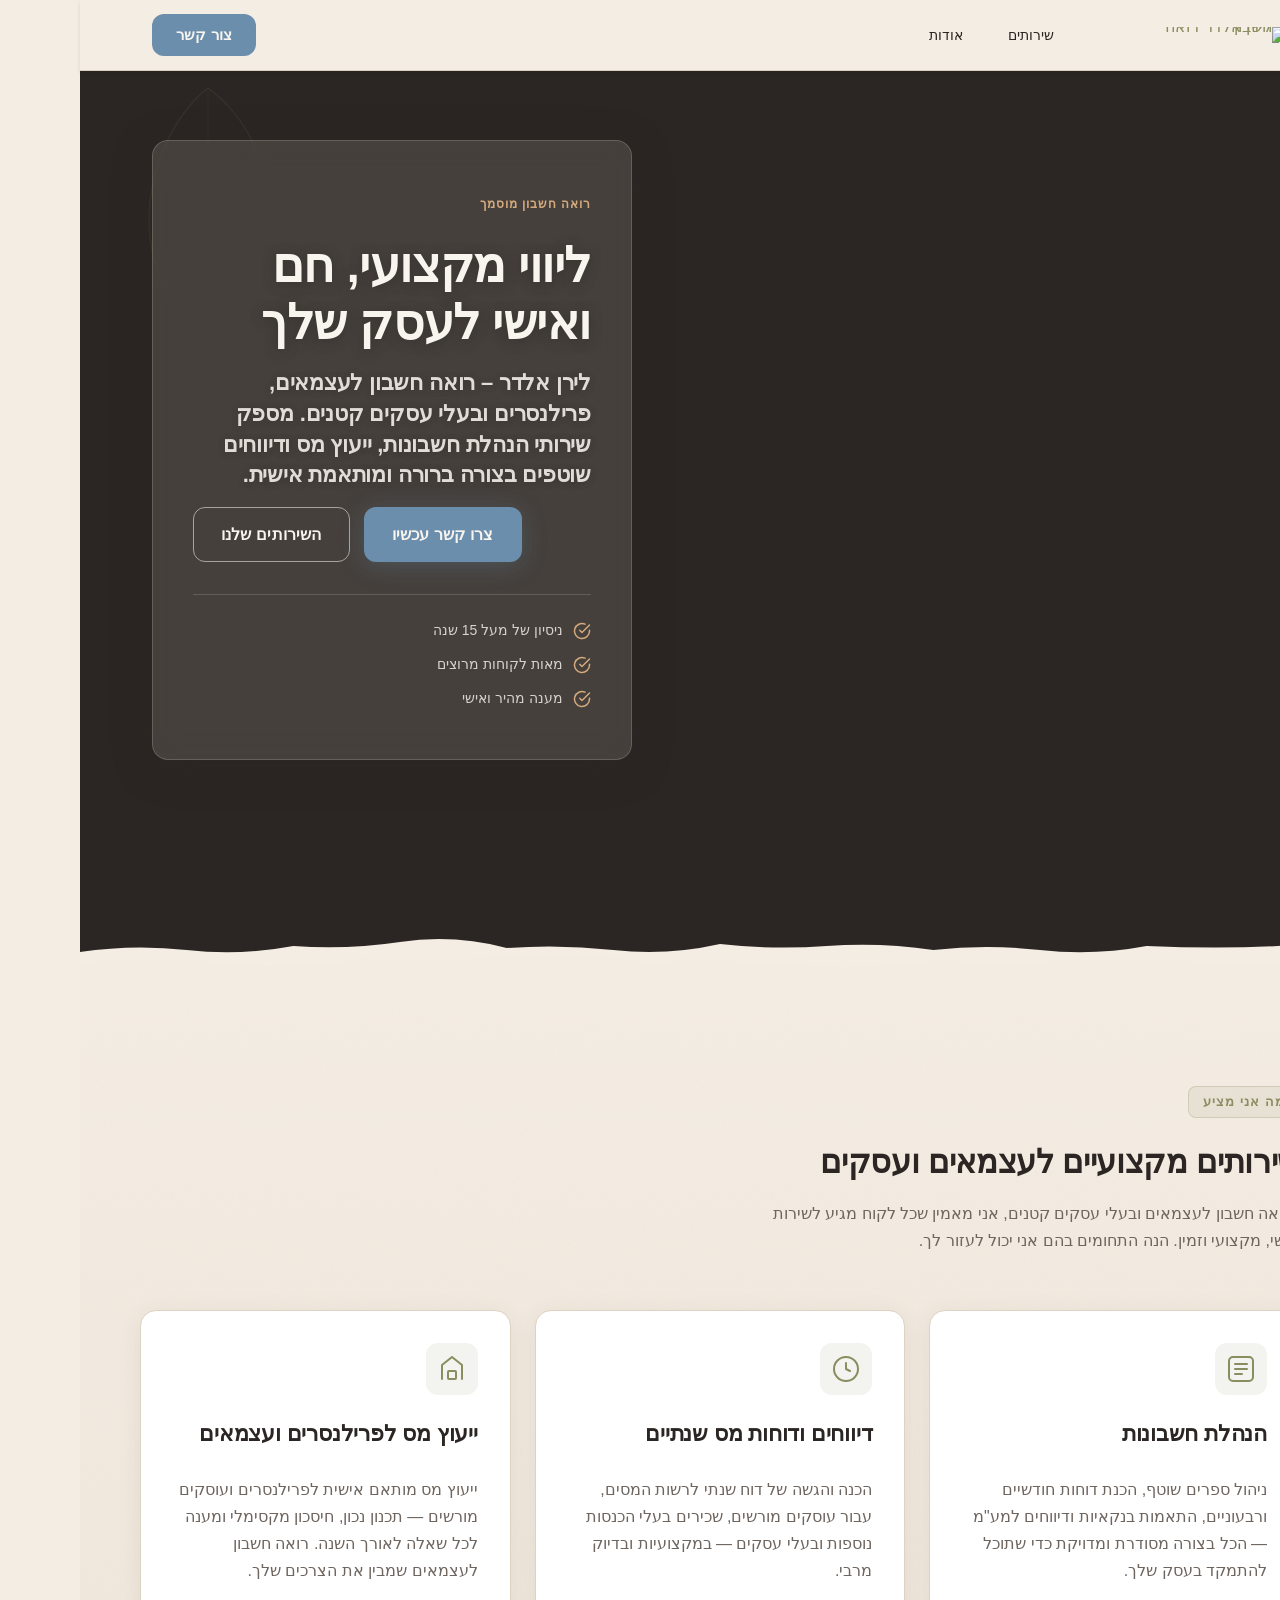
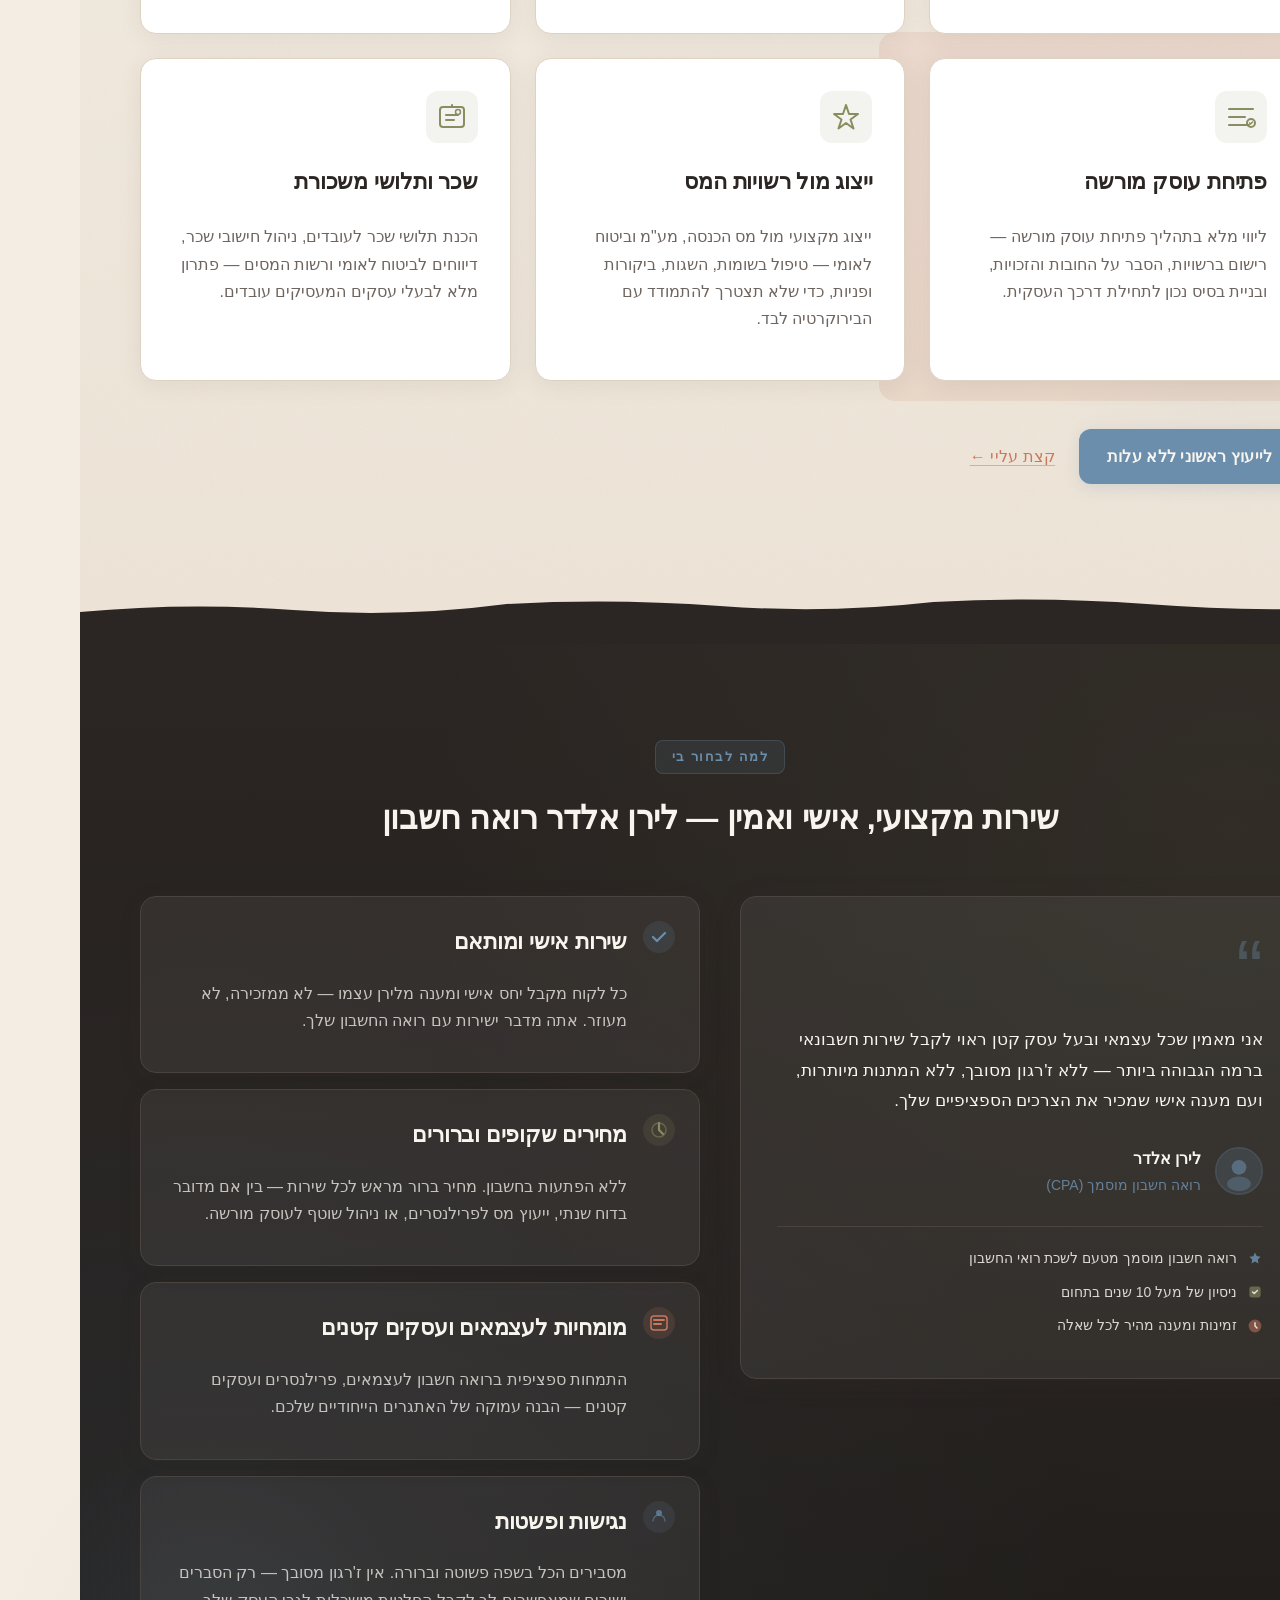
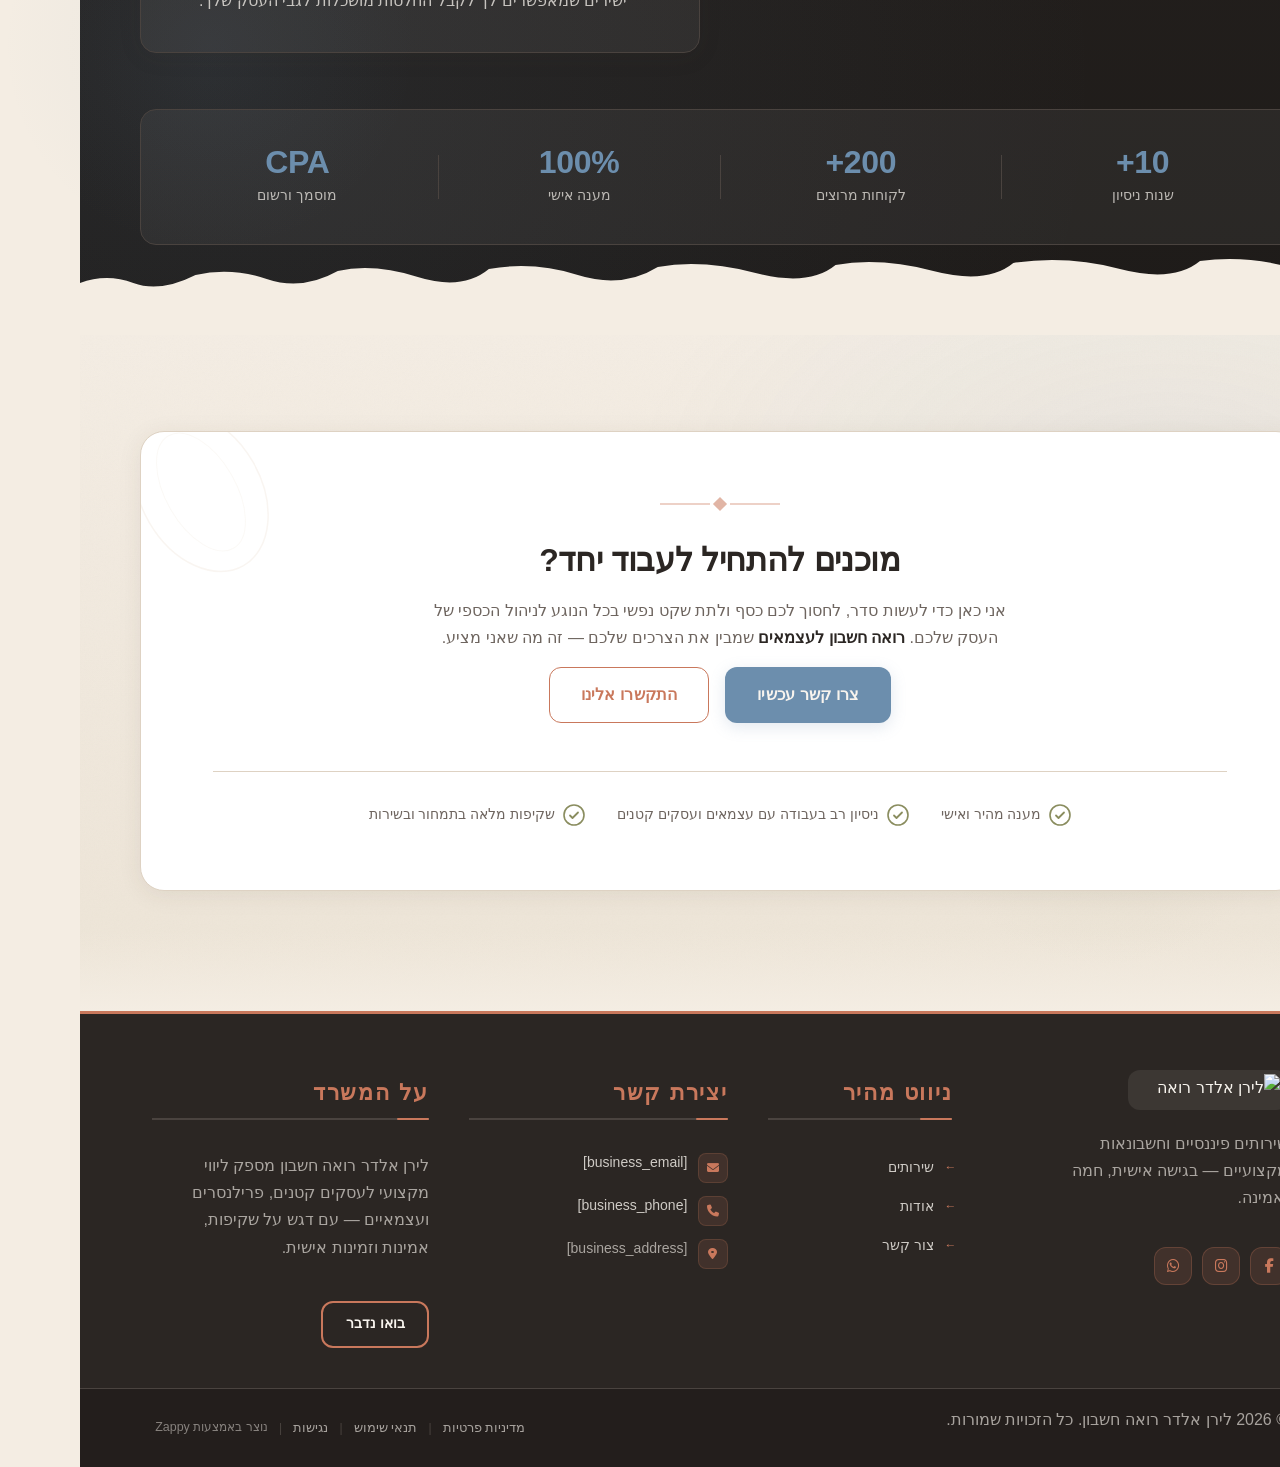
==== public/index.html @ 991f670a "Background sync: Progressive GitHub Sync" ====
<!doctype html><html dir="rtl" lang="he"><head><meta charset="UTF-8"><meta content="width=device-width,initial-scale=1" name="viewport"><meta content="index, follow" name="robots"><title>חוסכים כסף, מגדילים רווחים — לירן אלדר רואה חשבון</title><meta content="רואה חשבון לעצמאים שמבין את העסק שלך לעומק. לירן אלדר מספק פתרונות מס חכמים, ליווי פיננסי מקצועי וחיסכון אמיתי בכסף. קבע פגישת ייעוץ עוד היום." name="description"><meta content="רואה חשבון לעצמאים, לירן אלדר רואה חשבון, ייעוץ מס לפרילנסרים, רואה חשבון מומלץ" name="keywords"><link href="/assets/favicon.ico" rel="icon" type="image/x-icon"><link href="/assets/favicon-16x16.png" rel="icon" type="image/png" sizes="16x16"><link href="/assets/favicon-32x32.png" rel="icon" type="image/png" sizes="32x32"><link href="/assets/favicon-48x48.png" rel="icon" type="image/png" sizes="48x48"><link href="/assets/favicon-192x192.png" rel="icon" type="image/png" sizes="192x192"><link href="/assets/favicon-512x512.png" rel="icon" type="image/png" sizes="512x512"><link href="/assets/apple-touch-icon.png" rel="apple-touch-icon"><script>!function(){"use strict";var t="3cb9c4eb-b0c5-4056-9df2-bc66cc76965c",e="https://api.zappy5.com/api/analytics/track",a=18e5,n=2592e6,o=!0,i=!0,r=!0;var s=function(){var e="zappy_visitor_"+t,a=null;try{if(a=localStorage.getItem(e)){var o=JSON.parse(a),i=Date.now();if(i-o.created<n)return o.lastSeen=i,localStorage.setItem(e,JSON.stringify(o)),o.id}}catch(t){console.warn("Zappy Analytics: LocalStorage not available")}var r="zv_"+Date.now()+"_"+Math.random().toString(36).substr(2,9);try{localStorage.setItem(e,JSON.stringify({id:r,created:Date.now(),lastSeen:Date.now()}))}catch(t){}return r}(),c=function(){var e="zappy_session_"+t,n=null;try{if(n=sessionStorage.getItem(e)){var o=JSON.parse(n),i=Date.now();if(i-o.timestamp<a)return o.timestamp=i,sessionStorage.setItem(e,JSON.stringify(o)),o.id}}catch(t){console.warn("Zappy Analytics: SessionStorage not available")}var r="zs_"+Date.now()+"_"+Math.random().toString(36).substr(2,9);try{sessionStorage.setItem(e,JSON.stringify({id:r,timestamp:Date.now()}))}catch(t){}return r}();function l(a,n){n=n||{};var o={website_id:t,event_type:a,page_path:window.location.pathname,referrer:document.referrer||"direct",visitor_id:s,session_id:c,metadata:n};if(navigator.sendBeacon){var i=new Blob([JSON.stringify(o)],{type:"application/json"});navigator.sendBeacon(e,i)}else fetch(e,{method:"POST",headers:{"Content-Type":"application/json"},body:JSON.stringify(o),keepalive:!0}).catch(function(t){console.warn("Zappy Analytics: Failed to track event",t)})}o&&l("pageview",{title:document.title,url:window.location.href}),i&&document.addEventListener("click",function(t){var e=t.target;if("BUTTON"===e.tagName||e.closest("button")){var a="BUTTON"===e.tagName?e:e.closest("button");l("click",{element:"button",text:a.textContent.trim().substring(0,100),id:a.id||null,class:a.className||null})}else if("A"===e.tagName||e.closest("a")){var n="A"===e.tagName?e:e.closest("a");l("navigation",{element:"link",text:n.textContent.trim().substring(0,100),href:n.href,external:n.hostname!==window.location.hostname})}},!0),r&&document.addEventListener("submit",function(t){var e=t.target;l("form_submit",{form_id:e.id||null,form_name:e.name||null,form_action:e.action||null,form_method:e.method||"GET"})},!0);var d=Date.now();window.addEventListener("beforeunload",function(){l("page_unload",{time_on_page:Math.floor((Date.now()-d)/1e3),page_path:window.location.pathname})}),window.zappyAnalytics={track:l,getVisitorId:function(){return s},getSessionId:function(){return c}}}()</script><meta content="חוסכים כסף, מגדילים רווחים — לירן אלדר רואה חשבון" property="og:title"><meta content="רואה חשבון לעצמאים שמבין את העסק שלך לעומק. לירן אלדר מספק פתרונות מס חכמים, ליווי פיננסי מקצועי וחיסכון אמיתי בכסף. קבע פגישת ייעוץ עוד היום." property="og:description"><meta content="summary_large_image" name="twitter:card"><meta content="חוסכים כסף, מגדילים רווחים — לירן אלדר רואה חשבון" name="twitter:title"><meta content="רואה חשבון לעצמאים שמבין את העסק שלך לעומק. לירן אלדר מספק פתרונות מס חכמים, ליווי פיננסי מקצועי וחיסכון אמיתי בכסף. קבע פגישת ייעוץ עוד היום." name="twitter:description"><meta content="website" property="og:type"><meta content="he_IL" property="og:locale"><link href="https://cdnjs.cloudflare.com/ajax/libs/font-awesome/6.4.0/css/all.min.css" rel="stylesheet"><link href="/assets/favicon.ico" rel="icon" type="image/x-icon"><link href="/assets/favicon-16x16.png" rel="icon" type="image/png" sizes="16x16"><link href="/assets/favicon-32x32.png" rel="icon" type="image/png" sizes="32x32"><link href="/assets/favicon-48x48.png" rel="icon" type="image/png" sizes="48x48"><link href="/assets/favicon-192x192.png" rel="icon" type="image/png" sizes="192x192"><link href="/assets/favicon-512x512.png" rel="icon" type="image/png" sizes="512x512"><link href="/assets/apple-touch-icon.png" rel="apple-touch-icon"><link href="https://cdn.jsdelivr.net/npm/vanilla-cookieconsent@3/dist/cookieconsent.css" rel="stylesheet"><script src="https://cdn.jsdelivr.net/npm/vanilla-cookieconsent@3/dist/cookieconsent.umd.js"></script><script src="https://cdn.jsdelivr.net/gh/mickidum/acc_toolbar/acctoolbar/acctoolbar.min.js"></script><link href="/styles.css" rel="stylesheet"><style id="zappy-dropdown-submenu-styles">#navMenu li:has(.sub-menu),.nav-menu li:has(.sub-menu),.navbar li:has(.sub-menu),nav li:has(.sub-menu){position:relative}#navMenu .sub-menu,.nav-menu .sub-menu,.navbar .sub-menu,nav .sub-menu{display:block!important;position:absolute!important;top:100%;left:0;min-width:220px;background:#fff;border-radius:8px;box-shadow:0 8px 25px rgba(0,0,0,.15);padding:8px 0;opacity:0;visibility:hidden;transform:translateY(10px);transition:all .3s ease;z-index:1000;list-style:none;pointer-events:none}#navMenu li:hover>.sub-menu,.nav-menu li:hover>.sub-menu,.navbar li:hover>.sub-menu,nav li:hover>.sub-menu{opacity:1!important;visibility:visible!important;transform:translateY(0)!important;pointer-events:auto!important}.sub-menu li{list-style:none;margin:0;padding:0}.sub-menu a{display:block!important;padding:10px 16px!important;color:var(--text-dark,#333)!important;font-weight:500;text-decoration:none;white-space:nowrap;transition:background-color .2s}.sub-menu .zappy-nav-child>a{padding-left:28px!important;font-size:.9em!important;opacity:.85!important}[dir=rtl] .sub-menu .zappy-nav-child>a,html[lang=ar] .sub-menu .zappy-nav-child>a,html[lang=he] .sub-menu .zappy-nav-child>a{padding-left:10px!important;padding-right:28px!important}.sub-menu .zappy-nav-parent>a{font-weight:600!important}.sub-menu a:hover{background-color:#f5f5f5}[dir=rtl] .nav-menu .sub-menu,[dir=rtl] .navbar .sub-menu,[dir=rtl] nav .sub-menu,html[lang=ar] .nav-menu .sub-menu,html[lang=ar] .navbar .sub-menu,html[lang=ar] nav .sub-menu,html[lang=he] .nav-menu .sub-menu,html[lang=he] .navbar .sub-menu,html[lang=he] nav .sub-menu{left:auto!important;right:0!important}.sub-menu:empty,.sub-menu:not(:has(li)):not(:has(> a)),.sub-menu:not(:has(li:not(.zappy-hidden-menu-item))):not(:has(> a)){display:none!important;opacity:0!important;visibility:hidden!important;pointer-events:none!important}li:has(.menu-group-title):hover>.sub-menu{opacity:1!important;visibility:visible!important;transform:translateY(0)!important;pointer-events:auto!important}#navMenu>li>.menu-group-title,.nav-menu>li>.menu-group-title{display:inline-block;padding:.5rem 1rem;cursor:default;user-select:none}@media (max-width:768px){#navMenu .sub-menu,.nav-menu .sub-menu,.navbar .sub-menu,nav .sub-menu{position:static!important;transform:none!important;box-shadow:none!important;background:0 0!important;max-height:0;overflow:hidden;opacity:0;visibility:hidden;transition:max-height .3s ease,opacity .3s ease;padding:0!important;border-radius:0!important}#navMenu .sub-menu.mobile-expanded,.nav-menu .sub-menu.mobile-expanded,.navbar .sub-menu.mobile-expanded{max-height:none!important;overflow-y:visible!important;opacity:1!important;visibility:visible!important;padding:8px 0 8px 16px!important}[dir=rtl] .sub-menu.mobile-expanded,html[lang=he] .sub-menu.mobile-expanded{padding:8px 16px 8px 0!important}#navMenu li:hover>.sub-menu,.nav-menu li:hover>.sub-menu,.navbar li:hover>.sub-menu,nav li:hover>.sub-menu{opacity:0;visibility:hidden;pointer-events:none}#navMenu li>.sub-menu.mobile-expanded,.nav-menu li>.sub-menu.mobile-expanded,.navbar li>.sub-menu.mobile-expanded,nav li>.sub-menu.mobile-expanded{opacity:1!important;visibility:visible!important;pointer-events:auto!important}#navMenu li:has(.sub-menu),.nav-menu li:has(.sub-menu),.navbar li:has(.sub-menu),nav li:has(.sub-menu){display:flex!important;flex-wrap:wrap!important;align-items:center!important;position:relative!important;min-height:44px!important}#navMenu li:has(.sub-menu)>a,.nav-menu li:has(.sub-menu)>a,.navbar li:has(.sub-menu)>a,nav li:has(.sub-menu)>a{flex:1!important;min-width:0!important}#navMenu li:has(.sub-menu)>.menu-group-title,.nav-menu li:has(.sub-menu)>.menu-group-title,.navbar li:has(.sub-menu)>.menu-group-title,nav li:has(.sub-menu)>.menu-group-title{flex:1!important;min-width:0!important;padding:0!important;line-height:inherit!important}#navMenu li:has(.sub-menu)>.sub-menu,.nav-menu li:has(.sub-menu)>.sub-menu,.navbar li:has(.sub-menu)>.sub-menu,nav li:has(.sub-menu)>.sub-menu{flex-basis:100%!important;width:100%!important}#navMenu li:has(.sub-menu)>a [class*=arrow],#navMenu li:has(.sub-menu)>a [class*=chevron],.nav-menu li:has(.sub-menu)>a .fa-angle-down,.nav-menu li:has(.sub-menu)>a .fa-chevron-down,.nav-menu li:has(.sub-menu)>a [class*=arrow],.nav-menu li:has(.sub-menu)>a [class*=chevron],nav li:has(.sub-menu)>a [class*=arrow],nav li:has(.sub-menu)>a [class*=chevron]{display:none!important;visibility:hidden!important}.mobile-submenu-toggle{display:flex!important;align-items:center!important;justify-content:center!important;width:44px!important;height:auto!important;background:0 0!important;border:none!important;cursor:pointer!important;color:var(--text-dark)!important;position:static!important;flex-shrink:0!important;align-self:stretch!important;z-index:2!important;padding:0!important;margin:0!important}.mobile-submenu-toggle::after{content:''!important;width:0!important;height:0!important;border-left:6px solid transparent!important;border-right:6px solid transparent!important;border-top:7px solid currentColor!important;transition:transform .3s ease!important}.mobile-submenu-toggle.expanded::after{transform:rotate(180deg)!important}.sub-menu a{padding:10px 0!important;display:block!important;color:var(--text-dark)!important;white-space:normal!important}.sub-menu .zappy-nav-child>a{padding-left:28px!important;font-size:.9em!important;opacity:.85!important}[dir=rtl] .sub-menu .zappy-nav-child>a,html[lang=ar] .sub-menu .zappy-nav-child>a,html[lang=he] .sub-menu .zappy-nav-child>a{padding-left:0!important;padding-right:28px!important}.sub-menu .zappy-nav-parent>a{font-weight:600!important}#navMenu.active,.nav-menu.active{max-width:100vw!important;overflow-x:hidden!important;box-sizing:border-box!important}.navbar .sub-menu li a,.zappy-products-dropdown .sub-menu a,nav.navbar .sub-menu li a{color:var(--text-dark)!important}}@media (min-width:769px){.mobile-submenu-toggle{display:none!important}}</style><style id="zappy-widget-visibility">#mic-access-tool-box,#mic-access-tool-general-button,#mic-init-access-tool #mic-access-tool-box,#mic-init-access-tool #mic-access-tool-general-button,#mic-init-access-tool .mic-access-tool-general-button,._access-icon,._access-menu,.mic-access-tool-box,.mic-access-tool-general-button,div[id*=mic-access-tool-box]{display:none!important;visibility:hidden!important;opacity:0!important;pointer-events:none!important}</style></head><body><nav class="navbar" dir="rtl"><button aria-label="Menu" class="mobile-toggle" id="mobileToggle"><svg viewBox="0 0 24 24" fill="none" height="24" width="24" class="hamburger-icon"><path d="M3 12h18M3 6h18M3 18h18" stroke="currentColor" stroke-width="2" stroke-linecap="round"></path></svg> <svg viewBox="0 0 24 24" fill="none" height="24" width="24" class="close-icon" style="display:none"><path d="M18 6L6 18M6 6l12 12" stroke="currentColor" stroke-width="2" stroke-linecap="round"></path></svg></button> <button aria-label="Call" class="phone-header-btn" data-phone=""><svg viewBox="0 0 24 24" fill="currentColor" height="20" width="20"><path d="M22 16.92v3a2 2 0 0 1-2.18 2 19.79 19.79 0 0 1-8.63-3.07 19.5 19.5 0 0 1-6-6 19.79 19.79 0 0 1-3.07-8.67A2 2 0 0 1 4.11 2h3a2 2 0 0 1 2 1.72 12.84 12.84 0 0 0 .7 2.81 2 2 0 0 1-.45 2.11L8.09 9.91a16 16 0 0 0 6 6l1.27-1.27a2 2 0 0 1 2.11-.45 12.84 12.84 0 0 0 2.81.7A2 2 0 0 1 22 16.92z"></path></svg></button><div class="nav-container"><div class="nav-right-group"><div class="nav-brand"><a href="/" class="logo-link"><img alt="לירן אלדר רואה חשבון" class="logo" src="/assets/logo.webp"></a></div><ul class="nav-menu" id="navMenu"><li><a href="/services">שירותים</a></li><li><a href="/about">אודות</a></li></ul></div><div class="nav-cta-container"><a href="/contact" class="nav-cta-btn">צור קשר</a></div></div></nav><script>window.addEventListener("load",function(){const e=document.querySelector(".navbar, nav, header");if(!e)return void console.log("[Navbar] Navbar element not found");let t=document.getElementById("mobileToggle")||document.querySelector(".mobile-toggle")||document.querySelector(".hamburger")||document.querySelector(".hamburger-menu")||document.querySelector(".menu-toggle")||document.querySelector(".burger-menu")||document.querySelector('[aria-label="Menu"]')||document.querySelector('[aria-label="תפריט"]');const o=document.querySelector(".phone-header-btn"),n=window.getComputedStyle(e);let r=n.backgroundColor;if(console.log("[Navbar] Initial navbar background:",r),"transparent"===r||"rgba(0, 0, 0, 0)"===r||r.startsWith("rgba")&&r.includes(", 0)")){const e=n.backgroundImage;if(e&&"none"!==e)console.log("[Navbar] Navbar has background image/gradient, using dark text"),r="rgb(240, 240, 240)";else{const e=window.getComputedStyle(document.body).backgroundColor;console.log("[Navbar] Navbar transparent, using body background:",e),r=e}}const i=r.match(/\d+/g);if(i&&i.length>=3){const e=(.299*parseInt(i[0])+.587*parseInt(i[1])+.114*parseInt(i[2]))/255;console.log("[Navbar] Mobile button colors preserved from Claude CSS (luminance:",e.toFixed(2)+")");const n=document.createElement("style");n.id="zappy-mobile-nav-fix";document.documentElement.lang;document.documentElement.dir,n.textContent='\n        /* Hide mobile buttons on desktop, show only on mobile */\n        @media (min-width: 769px) {\n          .mobile-toggle,\n          .phone-header-btn {\n            display: none !important;\n          }\n        }\n        \n        /* Show and position mobile buttons correctly on mobile */\n        @media (max-width: 768px) {\n          .mobile-toggle,\n          .phone-header-btn {\n            position: absolute !important;\n            top: 50% !important;\n            transform: translateY(-50%) !important;\n            z-index: 1001 !important;\n            display: flex !important;\n            align-items: center !important;\n            justify-content: center !important;\n            width: 36px !important;\n            height: 36px !important;\n            border-radius: 50% !important;\n            border: none !important;\n            cursor: pointer !important;\n            padding: 6px !important;\n            background: none !important;\n            color: var(--nav-text, var(--text-dark)) !important;\n          }\n          \n          /* LTR positioning (default): hamburger LEFT, phone RIGHT */\n          html:not([dir="rtl"]):not([lang="he"]):not([lang="ar"]) .mobile-toggle,\n          html[dir="ltr"] .mobile-toggle {\n            left: 12px !important;\n            right: auto !important;\n          }\n          html:not([dir="rtl"]):not([lang="he"]):not([lang="ar"]) .phone-header-btn,\n          html[dir="ltr"] .phone-header-btn {\n            right: 12px !important;\n            left: auto !important;\n          }\n          \n          /* RTL positioning: hamburger RIGHT, phone LEFT */\n          html[dir="rtl"] .mobile-toggle,\n          html[lang="he"] .mobile-toggle,\n          html[lang="ar"] .mobile-toggle {\n            right: 12px !important;\n            left: auto !important;\n          }\n          html[dir="rtl"] .phone-header-btn,\n          html[lang="he"] .phone-header-btn,\n          html[lang="ar"] .phone-header-btn {\n            left: 12px !important;\n            right: auto !important;\n          }\n          \n          /* CRITICAL: Ensure nav-container has min-height on mobile */\n          /* All children are positioned absolutely/fixed on mobile, so height:auto collapses to 0 */\n          .nav-container {\n            min-height: 70px !important;\n            position: relative !important;\n          }\n          \n          /* Ensure SVG icons are properly sized and inherit color */\n          .mobile-toggle svg,\n          .phone-header-btn svg {\n            width: 24px !important;\n            height: 24px !important;\n            /* Don\'t force display - let JavaScript control hamburger/close toggle */\n          }\n          \n          /* Reset nav-cta-container on mobile - remove desktop box-shadow/padding */\n          /* that creates a visible ghost box when CTA button is hidden */\n          .nav-cta-container {\n            box-shadow: none !important;\n            padding: 0 !important;\n          }\n          \n          /* Hide nav-cta-container entirely on mobile when there\'s no lang-switcher */\n          /* (only the CTA button is inside, and it\'s hidden on mobile) */\n          .nav-cta-container:not(:has(.lang-switcher)) {\n            display: none !important;\n          }\n          \n          /* CRITICAL: Prevent hero image fade gradient from bleeding over headline text */\n          /* The .image-fade-gradient has bottom: -30px (extends below parent) */\n          /* On mobile stacked layout, this overlaps the h1 text below the image */\n          .hero-image-column {\n            overflow: hidden !important;\n          }\n          .image-fade-gradient {\n            bottom: 0 !important;\n          }\n          \n          /* Hide desktop language switcher on mobile - hamburger menu handles it */\n          /* High specificity to override stored CSS */\n          .lang-switcher,\n          .nav-cta-container .lang-switcher,\n          .nav-container .lang-switcher,\n          .navbar .lang-switcher,\n          .navbar .nav-cta-container .lang-switcher {\n            display: none !important;\n          }\n        }\n      ';const r=document.getElementById("zappy-mobile-nav-fix");r&&r.remove(),document.head.appendChild(n),console.log("[Navbar] Critical CSS injected for mobile nav positioning");const l=window.innerWidth<=768;if(t){const e=t.querySelector(".hamburger-icon"),o=t.querySelector(".close-icon");e&&(e.style.setProperty("width","24px","important"),e.style.setProperty("height","24px","important"),e.style.setProperty("display","block","important")),o&&(o.style.setProperty("width","24px","important"),o.style.setProperty("height","24px","important"),o.style.setProperty("display","none","important")),l?(t.style.setProperty("position","absolute","important"),t.style.setProperty("top","50%","important"),t.style.setProperty("transform","translateY(-50%)","important"),t.style.setProperty("z-index","1001","important"),t.style.removeProperty("left"),t.style.removeProperty("right"),console.log("[Navbar] Mobile toggle positioning applied (mobile viewport)")):(t.style.removeProperty("position"),t.style.removeProperty("top"),t.style.removeProperty("transform"),t.style.removeProperty("z-index"),t.style.removeProperty("left"),t.style.removeProperty("right"),console.log("[Navbar] Desktop viewport - cleared mobile toggle inline positioning"))}if(o){const e=o.querySelector("svg");e&&(e.style.width="24px",e.style.height="24px",e.setAttribute("width","24"),e.setAttribute("height","24")),l?(o.style.setProperty("position","absolute","important"),o.style.setProperty("top","50%","important"),o.style.setProperty("transform","translateY(-50%)","important"),o.style.setProperty("z-index","1001","important"),o.style.removeProperty("left"),o.style.removeProperty("right"),console.log("[Navbar] Phone button positioning applied (mobile viewport)")):(o.style.removeProperty("position"),o.style.removeProperty("top"),o.style.removeProperty("transform"),o.style.removeProperty("z-index"),o.style.removeProperty("left"),o.style.removeProperty("right"),console.log("[Navbar] Desktop viewport - cleared phone button inline positioning"))}}else console.log("[Navbar] Could not parse background color:",r);t=document.getElementById("mobileToggle")||document.querySelector(".mobile-toggle")||document.querySelector(".hamburger")||document.querySelector(".hamburger-menu")||document.querySelector(".menu-toggle")||document.querySelector(".burger-menu")||document.querySelector('[aria-label="Menu"]')||document.querySelector('[aria-label="תפריט"]');const l=document.getElementById("navMenu")||document.querySelector(".nav-menu")||document.querySelector(".nav-links")||document.querySelector("nav ul:not(.submenu)");if(!t||!l)return void console.log("[Navbar] Mobile toggle or menu not found:",{toggle:!!t,menu:!!l});l.id||(l.id="navMenu"),console.log("[Navbar] Initializing mobile menu...");const a=t.cloneNode(!0);t.parentNode.replaceChild(a,t),a.addEventListener("click",function(e){e.preventDefault(),e.stopPropagation();const t=this.querySelector(".hamburger-icon"),o=this.querySelector(".close-icon");l.classList.contains("active")?(l.classList.remove("active"),t&&t.style.setProperty("display","block","important"),o&&o.style.setProperty("display","none","important"),document.body.style.overflow="",console.log("[Navbar] Menu closed")):(l.classList.add("active"),t&&t.style.setProperty("display","none","important"),o&&o.style.setProperty("display","block","important"),document.body.style.overflow="hidden",console.log("[Navbar] Menu opened"))}),l.querySelectorAll("a").forEach(function(e){e.addEventListener("click",function(){if("#"===this.getAttribute("href"))return;const e=a.querySelector(".hamburger-icon"),t=a.querySelector(".close-icon");l.classList.remove("active"),e&&e.style.setProperty("display","block","important"),t&&t.style.setProperty("display","none","important"),document.body.style.overflow="",console.log("[Navbar] Menu closed (link clicked)")})});var s=l.querySelectorAll(".dropdown-toggle");s.forEach(function(e){e.addEventListener("click",function(e){e.preventDefault(),e.stopPropagation();var t=this.closest(".nav-dropdown");t&&(t.parentNode.querySelectorAll(".nav-dropdown.open").forEach(function(e){e!==t&&e.classList.remove("open")}),t.classList.toggle("open"),console.log("[Navbar] Dropdown toggled:",t.classList.contains("open")?"open":"closed"))})}),document.addEventListener("click",function(e){e.target.closest(".nav-dropdown")||document.querySelectorAll(".nav-dropdown.open").forEach(function(e){e.classList.remove("open")})}),console.log("[Navbar] Dropdown handlers initialized for "+s.length+" dropdowns"),o&&o.addEventListener("click",function(){const e=document.querySelectorAll('a[href^="tel:"]'),t=e.length>0?e[0].getAttribute("href").replace("tel:",""):"[business_phone]";window.location.href="tel:"+t,console.log("[Navbar] Phone button clicked")}),console.log("[Navbar] Mobile menu initialized successfully");const p=function(){const e=document.querySelector(".whatsapp-float");e&&(window.innerWidth>=769?(e.style.setProperty("display","none","important"),e.style.setProperty("visibility","hidden","important"),e.style.setProperty("opacity","0","important"),e.style.setProperty("pointer-events","none","important"),console.log("[WhatsApp] Button hidden on desktop")):(e.style.removeProperty("display"),e.style.removeProperty("visibility"),e.style.removeProperty("opacity"),e.style.removeProperty("pointer-events"),console.log("[WhatsApp] Button visible on mobile")))};let c;p(),window.addEventListener("resize",function(){clearTimeout(c),c=setTimeout(p,100)})})</script><main><section class="index-hero-section" data-layout-spec="בית-hero" dir="rtl" data-hero-type="fullscreen-scrim"><div class="index-hero-bg"><img alt="סביבת עבודה חמה ומוארת של רואה חשבון" class="index-hero-bg-img" src="/assets/site-index-hero-image-1.webp" data-context="Warm, naturally lit accountant workspace with a wooden desk, open notebooks, a calculator, reading glasses, a cup of coffee, and soft daylight streaming through a window. Tactile paper textures, warm cream and sand tones. Human and grounded, not corporate. Shallow depth of field, professional yet approachable atmosphere. Horizontal panoramic composition for full-bleed hero background." data-hero-bg="true" data-placeholder="index-hero-image-1" height="800" width="1400"></div><div class="index-hero-scrim" aria-hidden="true"></div><svg viewBox="0 0 200 300" fill="none" aria-hidden="true" xmlns="http://www.w3.org/2000/svg" data-no-icon-edit="true" class="index-hero-leaf-motif"><path d="M100 10 C140 40, 180 100, 160 180 C140 260, 60 280, 40 200 C20 120, 60 40, 100 10Z" stroke="#B8956A" stroke-width="1.5" opacity="0.18" fill="none"></path><path d="M100 10 C100 10, 100 280, 100 280" stroke="#B8956A" stroke-width="1" opacity="0.12" fill="none"></path><path d="M100 80 C120 70, 155 90, 155 120" stroke="#B8956A" stroke-width="0.8" opacity="0.10" fill="none"></path><path d="M100 130 C120 120, 155 140, 150 165" stroke="#B8956A" stroke-width="0.8" opacity="0.10" fill="none"></path><path d="M100 80 C80 70, 50 90, 48 120" stroke="#B8956A" stroke-width="0.8" opacity="0.10" fill="none"></path></svg><div class="index-hero-container"><div class="index-hero-card"><span class="index-hero-label">רואה חשבון מוסמך</span><h1 class="index-hero-h1">ליווי מקצועי, חם ואישי לעסק שלך</h1><h3 class="index-hero-subtitle">לירן אלדר – רואה חשבון לעצמאים, פרילנסרים ובעלי עסקים קטנים. מספק שירותי הנהלת חשבונות, ייעוץ מס ודיווחים שוטפים בצורה ברורה ומותאמת אישית.</h3><div class="index-hero-ctas"><a href="/contact" class="index-hero-btn-primary">צרו קשר עכשיו</a> <a href="/#services" class="index-hero-btn-secondary">השירותים שלנו</a></div><div class="index-hero-trust"><div class="index-hero-trust-item"><svg viewBox="0 0 24 24" fill="none" height="18" width="18" data-element-type="icon" data-icon-type="svg" aria-hidden="true" stroke="currentColor" stroke-linecap="round" stroke-linejoin="round" stroke-width="2"><path d="M22 11.08V12a10 10 0 1 1-5.93-9.14"></path><polyline points="22 4 12 14.01 9 11.01"></polyline></svg> <span>ניסיון של מעל 15 שנה</span></div><div class="index-hero-trust-item"><svg viewBox="0 0 24 24" fill="none" height="18" width="18" data-element-type="icon" data-icon-type="svg" aria-hidden="true" stroke="currentColor" stroke-linecap="round" stroke-linejoin="round" stroke-width="2"><path d="M22 11.08V12a10 10 0 1 1-5.93-9.14"></path><polyline points="22 4 12 14.01 9 11.01"></polyline></svg> <span>מאות לקוחות מרוצים</span></div><div class="index-hero-trust-item"><svg viewBox="0 0 24 24" fill="none" height="18" width="18" data-element-type="icon" data-icon-type="svg" aria-hidden="true" stroke="currentColor" stroke-linecap="round" stroke-linejoin="round" stroke-width="2"><path d="M22 11.08V12a10 10 0 1 1-5.93-9.14"></path><polyline points="22 4 12 14.01 9 11.01"></polyline></svg> <span>מענה מהיר ואישי</span></div></div></div></div><div class="index-hero-divider-wrapper" aria-hidden="true"><svg viewBox="0 0 1440 90" aria-hidden="true" xmlns="http://www.w3.org/2000/svg" data-no-icon-edit="true" preserveAspectRatio="none"><path d="M0,90 L0,52 Q60,44 120,50 T240,46 Q300,50 360,42 T480,48 Q540,44 600,50 T720,44 Q780,50 840,46 T960,50 Q1020,44 1080,50 T1200,46 Q1300,50 1380,44 L1440,48 L1440,90 Z" fill="var(--bg-light)"></path><path d="M0,90 L0,62 Q80,56 160,62 T320,58 Q400,62 480,56 T640,62 Q720,58 800,64 T960,60 Q1040,64 1120,60 T1300,64 L1440,60 L1440,90 Z" fill="var(--bg-light)" opacity="0.6"></path></svg></div></section><section class="index-services-section" data-layout-spec="בית-services" dir="rtl"><div class="iss-blob-bg" aria-hidden="true"></div><div class="iss-container"><div class="iss-intro"><span class="iss-eyebrow">מה אני מציע</span><h2 class="iss-heading">שירותים מקצועיים לעצמאים ועסקים</h2><p class="iss-subheading">כרואה חשבון לעצמאים ובעלי עסקים קטנים, אני מאמין שכל לקוח מגיע לשירות אישי, מקצועי וזמין. הנה התחומים בהם אני יכול לעזור לך.</p></div><div class="iss-cards-outer"><div class="iss-backplate" aria-hidden="true"></div><div class="iss-cards-grid"><article class="iss-card"><div class="iss-card-icon"><svg viewBox="0 0 32 32" fill="none" height="32" width="32" data-element-type="icon" data-icon-type="svg" aria-hidden="true" xmlns="http://www.w3.org/2000/svg"><rect height="24" width="24" x="4" y="4" rx="4" stroke="currentColor" stroke-width="2"></rect><path d="M10 16h12M10 11h12M10 21h7" stroke="currentColor" stroke-width="2" stroke-linecap="round"></path></svg></div><div class="iss-card-body"><h3 class="iss-card-title">הנהלת חשבונות</h3><p class="iss-card-text">ניהול ספרים שוטף, הכנת דוחות חודשיים ורבעוניים, התאמות בנקאיות ודיווחים למע"מ — הכל בצורה מסודרת ומדויקת כדי שתוכל להתמקד בעסק שלך.</p></div></article><article class="iss-card"><div class="iss-card-icon"><svg viewBox="0 0 32 32" fill="none" height="32" width="32" data-element-type="icon" data-icon-type="svg" aria-hidden="true" xmlns="http://www.w3.org/2000/svg"><circle cx="16" cy="16" r="12" stroke="currentColor" stroke-width="2"></circle><path d="M16 10v6l4 2" stroke="currentColor" stroke-width="2" stroke-linecap="round" stroke-linejoin="round"></path></svg></div><div class="iss-card-body"><h3 class="iss-card-title">דיווחים ודוחות מס שנתיים</h3><p class="iss-card-text">הכנה והגשה של דוח שנתי לרשות המסים, עבור עוסקים מורשים, שכירים בעלי הכנסות נוספות ובעלי עסקים — במקצועיות ובדיוק מרבי.</p></div></article><article class="iss-card"><div class="iss-card-icon"><svg viewBox="0 0 32 32" fill="none" height="32" width="32" data-element-type="icon" data-icon-type="svg" aria-hidden="true" xmlns="http://www.w3.org/2000/svg"><path d="M6 26V12l10-8 10 8v14" stroke="currentColor" stroke-width="2" stroke-linecap="round" stroke-linejoin="round"></path><rect height="8" width="8" x="12" y="18" rx="1" stroke="currentColor" stroke-width="2"></rect></svg></div><div class="iss-card-body"><h3 class="iss-card-title">ייעוץ מס לפרילנסרים ועצמאים</h3><p class="iss-card-text">ייעוץ מס מותאם אישית לפרילנסרים ועוסקים מורשים — תכנון נכון, חיסכון מקסימלי ומענה לכל שאלה לאורך השנה. רואה חשבון לעצמאים שמבין את הצרכים שלך.</p></div></article><article class="iss-card"><div class="iss-card-icon"><svg viewBox="0 0 32 32" fill="none" height="32" width="32" data-element-type="icon" data-icon-type="svg" aria-hidden="true" xmlns="http://www.w3.org/2000/svg"><path d="M4 8h24M4 16h16M4 24h20" stroke="currentColor" stroke-width="2" stroke-linecap="round"></path><circle cx="26" cy="22" r="4" stroke="currentColor" stroke-width="2"></circle><path d="M24.5 22l1 1 2-2" stroke="currentColor" stroke-width="1.5" stroke-linecap="round" stroke-linejoin="round"></path></svg></div><div class="iss-card-body"><h3 class="iss-card-title">פתיחת עוסק מורשה</h3><p class="iss-card-text">ליווי מלא בתהליך פתיחת עוסק מורשה — רישום ברשויות, הסבר על החובות והזכויות, ובניית בסיס נכון לתחילת דרכך העסקית.</p></div></article><article class="iss-card"><div class="iss-card-icon"><svg viewBox="0 0 32 32" fill="none" height="32" width="32" data-element-type="icon" data-icon-type="svg" aria-hidden="true" xmlns="http://www.w3.org/2000/svg"><path d="M16 4l3 9h9l-7.5 5.5 3 9L16 22l-7.5 5.5 3-9L4 13h9z" stroke="currentColor" stroke-width="2" stroke-linejoin="round"></path></svg></div><div class="iss-card-body"><h3 class="iss-card-title">ייצוג מול רשויות המס</h3><p class="iss-card-text">ייצוג מקצועי מול מס הכנסה, מע"מ וביטוח לאומי — טיפול בשומות, השגות, ביקורות ופניות, כדי שלא תצטרך להתמודד עם הבירוקרטיה לבד.</p></div></article><article class="iss-card"><div class="iss-card-icon"><svg viewBox="0 0 32 32" fill="none" height="32" width="32" data-element-type="icon" data-icon-type="svg" aria-hidden="true" xmlns="http://www.w3.org/2000/svg"><rect height="20" width="24" x="4" y="6" rx="3" stroke="currentColor" stroke-width="2"></rect><path d="M10 14h12M10 19h8" stroke="currentColor" stroke-width="2" stroke-linecap="round"></path><path d="M16 6V4" stroke="currentColor" stroke-width="2" stroke-linecap="round"></path><circle cx="22" cy="11" r="2.5" stroke="currentColor" stroke-width="1.5"></circle></svg></div><div class="iss-card-body"><h3 class="iss-card-title">שכר ותלושי משכורת</h3><p class="iss-card-text">הכנת תלושי שכר לעובדים, ניהול חישובי שכר, דיווחים לביטוח לאומי ורשות המסים — פתרון מלא לבעלי עסקים המעסיקים עובדים.</p></div></article></div></div><div class="iss-cta-row"><a href="#contact" class="iss-btn-primary">לייעוץ ראשוני ללא עלות</a> <a href="#about" class="iss-btn-ghost">קצת עליי ←</a></div></div><div class="iss-divider-wrapper"><svg viewBox="0 0 1200 70" aria-hidden="true" xmlns="http://www.w3.org/2000/svg" data-no-icon-edit="true" preserveAspectRatio="none"><path d="M0,70 L0,38 Q100,28 200,36 T400,30 Q500,24 600,32 T800,28 Q900,22 1000,30 T1200,34 L1200,70 Z" fill="var(--bg-dark)"></path></svg></div></section><section class="index-trust-signals-section" data-layout-spec="בית-trust-signals" dir="rtl"><div class="its-blob-decoration" aria-hidden="true"></div><div class="its-container"><div class="its-header"><span class="its-eyebrow">למה לבחור בי</span><h2 class="its-title">שירות מקצועי, אישי ואמין — לירן אלדר רואה חשבון</h2></div><div class="its-two-zone"><div class="its-main-quote"><div class="its-quote-mark" aria-hidden="true">“</div><blockquote class="its-quote-text">אני מאמין שכל עצמאי ובעל עסק קטן ראוי לקבל שירות חשבונאי ברמה הגבוהה ביותר — ללא ז'רגון מסובך, ללא המתנות מיותרות, ועם מענה אישי שמכיר את הצרכים הספציפיים שלך.</blockquote><footer class="its-quote-footer"><div class="its-quote-avatar"><svg viewBox="0 0 48 48" fill="none" height="48" width="48" data-element-type="icon" data-icon-type="svg" aria-hidden="true" xmlns="http://www.w3.org/2000/svg"><circle cx="24" cy="24" r="24" fill="rgba(108,142,173,0.18)"></circle><circle cx="24" cy="20" r="8" fill="rgba(108,142,173,0.55)"></circle><ellipse cx="24" cy="38" fill="rgba(108,142,173,0.35)" rx="13" ry="8"></ellipse></svg></div><div class="its-quote-author"><strong>לירן אלדר</strong> <span>רואה חשבון מוסמך (CPA)</span></div></footer><div class="its-credential-badges"><span class="its-badge"><svg viewBox="0 0 20 20" fill="none" height="16" width="16" data-element-type="icon" data-icon-type="svg" aria-hidden="true" xmlns="http://www.w3.org/2000/svg"><path d="M10 2l2.09 4.26L17 7.27l-3.5 3.41.83 4.82L10 13.27l-4.33 2.23.83-4.82L3 7.27l4.91-.71L10 2z" fill="var(--primary)"></path></svg> רואה חשבון מוסמך מטעם לשכת רואי החשבון </span><span class="its-badge"><svg viewBox="0 0 20 20" fill="none" height="16" width="16" data-element-type="icon" data-icon-type="svg" aria-hidden="true" xmlns="http://www.w3.org/2000/svg"><rect height="14" width="14" x="3" y="3" rx="3" fill="var(--accent)" opacity=".7"></rect><path d="M7 10l2 2 4-4" stroke="#fff" stroke-width="1.8" stroke-linecap="round" stroke-linejoin="round"></path></svg> ניסיון של מעל 10 שנים בתחום </span><span class="its-badge"><svg viewBox="0 0 20 20" fill="none" height="16" width="16" data-element-type="icon" data-icon-type="svg" aria-hidden="true" xmlns="http://www.w3.org/2000/svg"><circle cx="10" cy="10" r="8" fill="var(--secondary)" opacity=".6"></circle><path d="M10 6v4l2.5 2.5" stroke="#fff" stroke-width="1.8" stroke-linecap="round"></path></svg> זמינות ומענה מהיר לכל שאלה</span></div></div><div class="its-trust-stack"><article class="its-trust-card"><div class="its-trust-card-icon"><svg viewBox="0 0 32 32" fill="none" height="32" width="32" data-element-type="icon" data-icon-type="svg" aria-hidden="true" xmlns="http://www.w3.org/2000/svg"><circle cx="16" cy="16" r="16" fill="rgba(108,142,173,0.15)"></circle><path d="M10 16l4 4 8-8" stroke="var(--primary)" stroke-width="2.2" stroke-linecap="round" stroke-linejoin="round"></path></svg></div><div class="its-trust-card-content"><h3>שירות אישי ומותאם</h3><p>כל לקוח מקבל יחס אישי ומענה מלירן עצמו — לא ממזכירה, לא מעוזר. אתה מדבר ישירות עם רואה החשבון שלך.</p></div></article><article class="its-trust-card"><div class="its-trust-card-icon"><svg viewBox="0 0 32 32" fill="none" height="32" width="32" data-element-type="icon" data-icon-type="svg" aria-hidden="true" xmlns="http://www.w3.org/2000/svg"><circle cx="16" cy="16" r="16" fill="rgba(138,141,95,0.15)"></circle><path d="M16 9v7l4 4" stroke="var(--accent)" stroke-width="2.2" stroke-linecap="round" stroke-linejoin="round"></path><circle cx="16" cy="16" r="7" stroke="var(--accent)" stroke-width="1.5" opacity=".5"></circle></svg></div><div class="its-trust-card-content"><h3>מחירים שקופים וברורים</h3><p>ללא הפתעות בחשבון. מחיר ברור מראש לכל שירות — בין אם מדובר בדוח שנתי, ייעוץ מס לפרילנסרים, או ניהול שוטף לעוסק מורשה.</p></div></article><article class="its-trust-card"><div class="its-trust-card-icon"><svg viewBox="0 0 32 32" fill="none" height="32" width="32" data-element-type="icon" data-icon-type="svg" aria-hidden="true" xmlns="http://www.w3.org/2000/svg"><circle cx="16" cy="16" r="16" fill="rgba(201,120,92,0.15)"></circle><path d="M11 13h10M11 17h7" stroke="var(--secondary)" stroke-width="2" stroke-linecap="round"></path><rect height="14" width="16" x="8" y="9" rx="3" stroke="var(--secondary)" stroke-width="1.5"></rect></svg></div><div class="its-trust-card-content"><h3>מומחיות לעצמאים ועסקים קטנים</h3><p>התמחות ספציפית ברואה חשבון לעצמאים, פרילנסרים ועסקים קטנים — הבנה עמוקה של האתגרים הייחודיים שלכם.</p></div></article><article class="its-trust-card"><div class="its-trust-card-icon"><svg viewBox="0 0 32 32" fill="none" height="32" width="32" data-element-type="icon" data-icon-type="svg" aria-hidden="true" xmlns="http://www.w3.org/2000/svg"><circle cx="16" cy="16" r="16" fill="rgba(108,142,173,0.12)"></circle><path d="M10 20c0-3.31 2.69-6 6-6s6 2.69 6 6" stroke="var(--primary)" stroke-width="1.5" stroke-linecap="round" opacity=".5"></path><circle cx="16" cy="12" r="3" fill="var(--primary)" opacity=".7"></circle></svg></div><div class="its-trust-card-content"><h3>נגישות ופשטות</h3><p>מסבירים הכל בשפה פשוטה וברורה. אין ז'רגון מסובך — רק הסברים ישירים שמאפשרים לך לקבל החלטות מושכלות לגבי העסק שלך.</p></div></article></div></div><div class="its-stats-row"><div class="its-stat-item"><span class="its-stat-number">10+</span> <span class="its-stat-label">שנות ניסיון</span></div><div class="its-stat-divider" aria-hidden="true"></div><div class="its-stat-item"><span class="its-stat-number">200+</span> <span class="its-stat-label">לקוחות מרוצים</span></div><div class="its-stat-divider" aria-hidden="true"></div><div class="its-stat-item"><span class="its-stat-number">100%</span> <span class="its-stat-label">מענה אישי</span></div><div class="its-stat-divider" aria-hidden="true"></div><div class="its-stat-item"><span class="its-stat-number">CPA</span> <span class="its-stat-label">מוסמך ורשום</span></div></div></div><div class="its-divider-wrapper"><svg viewBox="0 0 1440 90" aria-hidden="true" xmlns="http://www.w3.org/2000/svg" data-no-icon-edit="true" preserveAspectRatio="none"><path d="M0,90 L0,38 Q30,28 60,38 T130,30 Q170,22 210,34 T290,26 Q330,18 380,32 T460,24 Q510,16 560,30 T650,22 Q700,14 760,28 T850,20 Q900,12 960,26 T1050,18 Q1110,10 1170,24 T1260,16 Q1310,10 1360,22 T1440,14 L1440,90 Z" fill="var(--bg-light)"></path></svg></div></section><section class="index-cta-section" data-layout-spec="בית-cta" dir="rtl"><div class="index-cta-blob" aria-hidden="true"></div><div class="index-cta-container"><div class="index-cta-inner"><div class="index-cta-diamond-rule" aria-hidden="true"><svg viewBox="0 0 120 16" fill="none" height="16" width="120" aria-hidden="true" xmlns="http://www.w3.org/2000/svg" data-no-icon-edit="true"><line stroke="#C9785C" stroke-opacity="0.45" stroke-width="1.5" x1="0" x2="50" y1="8" y2="8"></line><rect height="10" width="10" x="55" y="3" fill="#C9785C" fill-opacity="0.55" transform="rotate(45 60 8)"></rect><line stroke="#C9785C" stroke-opacity="0.45" stroke-width="1.5" x1="70" x2="120" y1="8" y2="8"></line></svg></div><h2 class="index-cta-heading">מוכנים להתחיל לעבוד יחד?</h2><p class="index-cta-sub">אני כאן כדי לעשות סדר, לחסוך לכם כסף ולתת שקט נפשי בכל הנוגע לניהול הכספי של העסק שלכם. <span class="index-cta-keyword">רואה חשבון לעצמאים</span> שמבין את הצרכים שלכם — זה מה שאני מציע.</p><div class="index-cta-buttons"><a href="#contact" class="index-cta-btn-primary">צרו קשר עכשיו</a> <a href="tel:[business_phone]" class="index-cta-btn-secondary">התקשרו אלינו</a></div><div class="index-cta-reassurance"><div class="index-cta-reassurance-item"><span class="index-cta-reassurance-icon" aria-hidden="true"><svg viewBox="0 0 22 22" fill="none" height="22" width="22" data-element-type="icon" data-icon-type="svg" xmlns="http://www.w3.org/2000/svg"><circle cx="11" cy="11" r="10" stroke="currentColor" stroke-width="1.6"></circle><path d="M7 11.5l2.5 2.5 5.5-5.5" stroke="currentColor" stroke-width="1.8" stroke-linecap="round" stroke-linejoin="round"></path></svg> </span><span class="index-cta-reassurance-text">מענה מהיר ואישי</span></div><div class="index-cta-reassurance-item"><span class="index-cta-reassurance-icon" aria-hidden="true"><svg viewBox="0 0 22 22" fill="none" height="22" width="22" data-element-type="icon" data-icon-type="svg" xmlns="http://www.w3.org/2000/svg"><circle cx="11" cy="11" r="10" stroke="currentColor" stroke-width="1.6"></circle><path d="M7 11.5l2.5 2.5 5.5-5.5" stroke="currentColor" stroke-width="1.8" stroke-linecap="round" stroke-linejoin="round"></path></svg> </span><span class="index-cta-reassurance-text">ניסיון רב בעבודה עם עצמאים ועסקים קטנים</span></div><div class="index-cta-reassurance-item"><span class="index-cta-reassurance-icon" aria-hidden="true"><svg viewBox="0 0 22 22" fill="none" height="22" width="22" data-element-type="icon" data-icon-type="svg" xmlns="http://www.w3.org/2000/svg"><circle cx="11" cy="11" r="10" stroke="currentColor" stroke-width="1.6"></circle><path d="M7 11.5l2.5 2.5 5.5-5.5" stroke="currentColor" stroke-width="1.8" stroke-linecap="round" stroke-linejoin="round"></path></svg> </span><span class="index-cta-reassurance-text">שקיפות מלאה בתמחור ובשירות</span></div></div></div></div><div class="index-cta-fade-bottom" aria-hidden="true"></div></section></main><footer class="site-footer" dir="rtl"><div class="footer-main"><div class="footer-container"><div class="footer-grid"><div class="footer-col footer-col--brand"><div class="footer-logo-wrap"><img alt="לירן אלדר רואה חשבון" class="logo" src="/assets/logo.webp"></div><p class="footer-tagline">שירותים פיננסיים וחשבונאות מקצועיים — בגישה אישית, חמה ואמינה.</p><div class="footer-social"><a href="[facebook_handle]" aria-label="Facebook"><i class="fab fa-facebook-f"></i></a> <a href="[instagram_handle]" aria-label="Instagram"><i class="fab fa-instagram"></i></a> <a href="[whatsapp_handle]" aria-label="WhatsApp"><i class="fab fa-whatsapp"></i></a></div></div><div class="footer-col"><h3 class="footer-heading">ניווט מהיר</h3><ul class="footer-links"><li><a href="/services">שירותים</a></li><li><a href="/about">אודות</a></li><li><a href="/contact">צור קשר</a></li></ul></div><div class="footer-col"><h3 class="footer-heading">יצירת קשר</h3><ul class="footer-contact"><li><span class="contact-icon"><i class="fas fa-envelope"></i></span> <span class="contact-text"><a href="mailto:[business_email]">[business_email]</a></span></li><li><span class="contact-icon"><i class="fas fa-phone"></i></span> <span class="contact-text"><a href="tel:[business_phone]">[business_phone]</a></span></li><li><a href="/"><span class="contact-icon"><i class="fas fa-map-marker-alt"></i></span> <span class="contact-text">[business_address]</span></a></li></ul></div><div class="footer-col footer-col--about"><h3 class="footer-heading">על המשרד</h3><p class="footer-about-text">לירן אלדר רואה חשבון מספק ליווי מקצועי לעסקים קטנים, פרילנסרים ועצמאיים — עם דגש על שקיפות, אמינות וזמינות אישית.</p><a href="/contact" class="footer-cta-btn">בואו נדבר</a></div></div></div></div><div class="footer-bottom"><div class="footer-container footer-bottom-inner"><p class="footer-copyright">© 2026 לירן אלדר רואה חשבון. כל הזכויות שמורות.</p><div class="footer-legal"><a href="/privacy">מדיניות פרטיות</a> <span class="footer-sep">|</span> <a href="/terms">תנאי שימוש</a> <span class="footer-sep">|</span> <a href="/accessibility">נגישות</a> <span class="footer-sep">|</span> <a href="https://zappy5.com" class="zappy-attribution" target="_blank">נוצר באמצעות Zappy</a></div></div></div></footer><a href="https://wa.me/[whatsapp_handle]" class="whatsapp-float" aria-label="WhatsApp"><i class="fab fa-whatsapp"></i></a><div data-integration="accessibility:toolbar"></div><script src="/script.js"></script><script id="zappy-mobile-submenu-script">!function(){function e(){if(window.innerWidth>768)return document.querySelectorAll(".mobile-submenu-toggle").forEach(function(e){e.remove()}),void document.querySelectorAll(".sub-menu.mobile-expanded").forEach(function(e){e.classList.remove("mobile-expanded")});document.querySelectorAll(".nav-menu li:has(.sub-menu), nav li:has(.sub-menu), .navbar li:has(.sub-menu), #navMenu li:has(.sub-menu)").forEach(function(e){if(!e.querySelector(".mobile-submenu-toggle")){var t=e.querySelector(".sub-menu"),n=e.querySelector(":scope > a");if(t&&n){var o=document.createElement("button");o.className="mobile-submenu-toggle",o.setAttribute("aria-label","Toggle submenu"),o.setAttribute("type","button"),n.insertAdjacentElement("afterend",o),o.addEventListener("click",function(e){e.preventDefault(),e.stopPropagation(),document.querySelectorAll(".sub-menu.mobile-expanded").forEach(function(e){if(e!==t){e.classList.remove("mobile-expanded");var n=e.parentElement.querySelector(".mobile-submenu-toggle");n&&n.classList.remove("expanded")}}),t.classList.toggle("mobile-expanded"),o.classList.toggle("expanded")})}}})}var t;"loading"===document.readyState?document.addEventListener("DOMContentLoaded",e):e(),window.addEventListener("resize",function(){clearTimeout(t),t=setTimeout(e,250)});var n=new MutationObserver(function(t){t.forEach(function(t){if("attributes"===t.type){var n=t.target;n.classList&&(n.classList.contains("active")||n.classList.contains("open"))&&setTimeout(e,100)}})});setTimeout(function(){document.querySelectorAll(".mobile-menu, .nav-menu, #navMenu, nav").forEach(function(e){n.observe(e,{attributes:!0,attributeFilter:["class","style"]})})},500)}()</script></body></html>
---- styles.css ----
/* Self-hosted fonts (Inter + Rubik for multi-language support) */

/* Inter font (English / LTR languages) */
@font-face {
  font-family: 'Inter';
  font-style: normal;
  font-weight: 400;
  font-display: swap;
  src: url('assets/fonts/Inter-Regular.woff2') format('woff2');
}

@font-face {
  font-family: 'Inter';
  font-style: normal;
  font-weight: 500;
  font-display: swap;
  src: url('assets/fonts/Inter-Medium.woff2') format('woff2');
}

@font-face {
  font-family: 'Inter';
  font-style: normal;
  font-weight: 600;
  font-display: swap;
  src: url('assets/fonts/Inter-SemiBold.woff2') format('woff2');
}

@font-face {
  font-family: 'Inter';
  font-style: normal;
  font-weight: 700;
  font-display: swap;
  src: url('assets/fonts/Inter-Bold.woff2') format('woff2');
}

/* Rubik font (Hebrew / RTL languages) */
@font-face {
  font-family: 'Rubik';
  font-style: normal;
  font-weight: 400;
  font-display: swap;
  src: url('assets/fonts/Rubik-Regular.woff2') format('woff2');
}

@font-face {
  font-family: 'Rubik';
  font-style: normal;
  font-weight: 500;
  font-display: swap;
  src: url('assets/fonts/Rubik-Medium.woff2') format('woff2');
}

@font-face {
  font-family: 'Rubik';
  font-style: normal;
  font-weight: 600;
  font-display: swap;
  src: url('assets/fonts/Rubik-SemiBold.woff2') format('woff2');
}

@font-face {
  font-family: 'Rubik';
  font-style: normal;
  font-weight: 700;
  font-display: swap;
  src: url('assets/fonts/Rubik-Bold.woff2') format('woff2');
}


/* Self-hosted fonts (Inter + Rubik for multi-language support) */

/* Inter font (English / LTR languages) */
@font-face {
  font-family: 'Inter';
  font-style: normal;
  font-weight: 400;
  font-display: swap;
  src: url('assets/fonts/Inter-Regular.woff2') format('woff2');
}

@font-face {
  font-family: 'Inter';
  font-style: normal;
  font-weight: 500;
  font-display: swap;
  src: url('assets/fonts/Inter-Medium.woff2') format('woff2');
}

@font-face {
  font-family: 'Inter';
  font-style: normal;
  font-weight: 600;
  font-display: swap;
  src: url('assets/fonts/Inter-SemiBold.woff2') format('woff2');
}

@font-face {
  font-family: 'Inter';
  font-style: normal;
  font-weight: 700;
  font-display: swap;
  src: url('assets/fonts/Inter-Bold.woff2') format('woff2');
}

/* Rubik font (Hebrew / RTL languages) */
@font-face {
  font-family: 'Rubik';
  font-style: normal;
  font-weight: 400;
  font-display: swap;
  src: url('assets/fonts/Rubik-Regular.woff2') format('woff2');
}

@font-face {
  font-family: 'Rubik';
  font-style: normal;
  font-weight: 500;
  font-display: swap;
  src: url('assets/fonts/Rubik-Medium.woff2') format('woff2');
}

@font-face {
  font-family: 'Rubik';
  font-style: normal;
  font-weight: 600;
  font-display: swap;
  src: url('assets/fonts/Rubik-SemiBold.woff2') format('woff2');
}

@font-face {
  font-family: 'Rubik';
  font-style: normal;
  font-weight: 700;
  font-display: swap;
  src: url('assets/fonts/Rubik-Bold.woff2') format('woff2');
}
:root {
  --primary: #6C8EAD;
  --secondary: #C9785C;
  --accent: #8A8D5F;
  --bg-light: #F4EDE3;
  --bg-dark: #2B2623;
  --text-dark: #2B2623;
  --text-light: #F8F4EE;
  --text-muted: #6E655F;
  --border-light: #DED2C3;
  --border-dark: #4A433F;
  --nav-bg: #F4EDE3;
  --nav-text: #2B2623;
  --nav-text-hover: #6C8EAD;

  --radius-sm: 8px;
  --radius-card: 16px;
  --radius-btn: 12px;
  --radius-img: 16px;
  --radius-badge: 8px;
  --radius-input: 10px;
  --shadow-subtle: 0 2px 8px rgba(60,50,40,0.06);
  --shadow-card: 0 4px 24px rgba(60,50,40,0.08);
  --shadow-elevated: 0 8px 40px rgba(60,50,40,0.12);
  --shadow-btn-hover: 0 8px 32px rgba(108,142,173,0.28);
  --spacing-section: 96px;
  --spacing-section-mobile: 56px;
  --spacing-card-padding: 32px;
  --spacing-card-gap: 24px;
  --spacing-element-gap: 16px;
  --transition-default: all 0.25s ease;
  --transition-hover: all 0.2s ease;

  --gradient-primary: linear-gradient(135deg, #6B8F71 0%, #4A7C82 100%);
  --gradient-gold-shine: linear-gradient(90deg, #B8956A 0%, #D4AA7D 50%, #B8956A 100%);
  --gradient-secondary: linear-gradient(135deg, #C17A5B 0%, #B8956A 100%);
  --gradient-gold-accent: linear-gradient(135deg, #C17A5B 0%, #B8956A 100%);
  --gradient-dark-section: linear-gradient(180deg, #4A6B72 0%, #3D5A52 100%);
  --gradient-overlay-dark: linear-gradient(180deg, rgba(60,50,40,0.5) 0%, rgba(60,50,40,0.8) 100%);
  --gradient-light-section: linear-gradient(180deg, #F5F0EA 0%, #EDE5DA 100%);
  --gradient-overlay-light: linear-gradient(180deg, rgba(245,240,234,0.9) 0%, rgba(232,224,213,0.95) 100%);
}

*,
*::before,
*::after {
  box-sizing: border-box;
  margin: 0;
  padding: 0;
}

html {
  font-size: 16px !important;
  direction: rtl;
  scroll-behavior: smooth;
  -webkit-text-size-adjust: 100%;
  -moz-text-size-adjust: 100%;
  text-size-adjust: 100%;
}

body {
  font-size: 16px !important;
  line-height: 1.7 !important;
  font-family: 'Rubik', sans-serif;
  color: var(--text-dark);
  background-color: var(--bg-light);
  direction: rtl;
  text-align: right;
  -webkit-font-smoothing: antialiased;
  -moz-osx-font-smoothing: grayscale;
}

h1, h2, h3, h4, h5, h6 {
  font-family: 'Rubik', sans-serif;
  color: var(--text-dark);
  font-weight: 600;
  letter-spacing: -0.01em;
}

h1 {
  font-size: 48px !important;
  font-weight: 700 !important;
  line-height: 1.2 !important;
  margin-bottom: 1rem !important;
  margin-top: 0.5rem !important;
}

h2 {
  font-size: 32px !important;
  font-weight: 600 !important;
  line-height: 1.3 !important;
  margin-bottom: 1rem !important;
  margin-top: 0.5rem !important;
}

h3 {
  font-size: 22px !important;
  font-weight: 600 !important;
  line-height: 1.4 !important;
  margin-bottom: 1rem !important;
  margin-top: 0.5rem !important;
}

h4 {
  font-size: 18px;
  font-weight: 600;
  line-height: 1.4;
  margin-bottom: 0.75rem;
  margin-top: 0.5rem;
}

h5 {
  font-size: 16px;
  font-weight: 600;
  line-height: 1.5;
  margin-bottom: 0.75rem;
  margin-top: 0.5rem;
}

h6 {
  font-size: 14px;
  font-weight: 600;
  line-height: 1.5;
  margin-bottom: 0.75rem;
  margin-top: 0.5rem;
}

p {
  font-size: 16px !important;
  font-weight: 400 !important;
  line-height: 1.7 !important;
  margin-bottom: 1rem !important;
  font-family: 'Rubik', sans-serif;
}

small,
.small-text {
  font-size: 14px !important;
  font-weight: 400 !important;
  line-height: 1.6 !important;
}

span,
div,
li,
td,
th,
label,
input,
textarea,
select,
button {
  font-family: 'Rubik', sans-serif;
}

a {
  color: var(--accent, var(--primary));
  text-decoration: none;
  transition: var(--transition-hover);
}

a:hover {
  color: var(--primary);
  text-decoration: underline;
}

.site-footer a {
  color: inherit;
}

.site-footer a:hover {
  color: inherit;
  opacity: 0.85;
}

ul,
ol {
  list-style: none;
}

img,
video,
svg {
  max-width: 100%;
  height: auto;
  display: block;
}

input,
textarea,
select,
button {
  font-size: inherit;
  font-family: 'Rubik', sans-serif;
  border: none;
  outline: none;
  background: none;
}

button {
  cursor: pointer;
}

table {
  border-collapse: collapse;
  border-spacing: 0;
}

hr {
  border: none;
  border-top: 1px solid var(--border-light);
  margin: 1.5rem 0;
}

blockquote {
  border-right: 4px solid var(--primary);
  border-left: none;
  padding-right: 1.25rem;
  padding-left: 0;
  margin: 1.5rem 0;
  color: var(--text-muted);
  font-style: italic;
}

@media (max-width: 1024px) {
  h1 {
    font-size: 36px !important;
  }

  h2 {
    font-size: 28px !important;
  }

  h3 {
    font-size: 20px !important;
  }

  p {
    font-size: 15px !important;
  }
}

@media (max-width: 768px) {
  h1 {
    font-size: 28px !important;
    margin-bottom: 1rem !important;
    margin-top: 0.5rem !important;
  }

  h2 {
    font-size: 22px !important;
    margin-bottom: 1rem !important;
    margin-top: 0.5rem !important;
  }

  h3 {
    font-size: 18px !important;
    margin-bottom: 1rem !important;
    margin-top: 0.5rem !important;
  }

  p {
    font-size: 14px !important;
  }
}

.container {
  max-width: 1160px;
  margin: 0 auto;
  padding: 0 20px;
  width: 100%;
}

.btn {
  display: inline-flex;
  align-items: center;
  justify-content: center;
  gap: 8px;
  border-radius: var(--radius-btn);
  padding: 14px 28px;
  font-weight: 600;
  font-size: 16px;
  font-family: 'Rubik', sans-serif;
  text-transform: none;
  text-decoration: none;
  cursor: pointer;
  transition: var(--transition-hover);
  border: 2px solid transparent;
  line-height: 1;
  white-space: nowrap;
}

.btn:hover {
  box-shadow: var(--shadow-btn-hover);
  text-decoration: none;
  transform: translateY(-1px);
}

.btn:active {
  transform: translateY(0);
}

.btn-primary {
  background-color: var(--primary);
  color: var(--text-light);
  border-color: var(--primary);
}

.btn-primary:hover {
  background-color: #5a7d9e;
  border-color: #5a7d9e;
  color: var(--text-light);
}

.btn-secondary {
  background-color: var(--secondary);
  color: var(--text-light);
  border-color: var(--secondary);
}

.btn-secondary:hover {
  background-color: #b86848;
  border-color: #b86848;
  color: var(--text-light);
}

.btn-outline {
  background-color: transparent;
  color: var(--primary);
  border-color: var(--primary);
}

.btn-outline:hover {
  background-color: var(--primary);
  color: var(--text-light);
}

.btn-ghost {
  background-color: transparent;
  color: var(--text-dark);
  border-color: var(--border-light);
}

.btn-ghost:hover {
  background-color: var(--bg-light);
  border-color: var(--border-dark);
}

.btn-sm {
  padding: 10px 20px;
  font-size: 14px;
}

.btn-lg {
  padding: 18px 36px;
  font-size: 18px;
}

.section {
  padding: var(--spacing-section) 0;
}

.section-light {
  background-color: var(--bg-light);
}

.section-dark {
  background-color: var(--bg-dark);
  color: var(--text-light);
}

.section-dark h1,
.section-dark h2,
.section-dark h3,
.section-dark h4,
.section-dark h5,
.section-dark h6,
.section-dark p {
  color: var(--text-light);
}

.card {
  background-color: #fff;
  border-radius: var(--radius-card);
  padding: var(--spacing-card-padding);
  box-shadow: var(--shadow-card);
  border: 1px solid var(--border-light);
  transition: var(--transition-default);
}

.card:hover {
  box-shadow: var(--shadow-elevated);
  transform: translateY(-2px);
}

.badge {
  display: inline-flex;
  align-items: center;
  justify-content: center;
  border-radius: var(--radius-badge);
  padding: 4px 12px;
  font-size: 13px;
  font-weight: 600;
  line-height: 1.4;
}

.badge-primary {
  background-color: rgba(108, 142, 173, 0.15);
  color: var(--primary);
}

.badge-secondary {
  background-color: rgba(201, 120, 92, 0.15);
  color: var(--secondary);
}

.badge-accent {
  background-color: rgba(138, 141, 95, 0.15);
  color: var(--accent);
}

.input,
input[type="text"],
input[type="email"],
input[type="tel"],
input[type="number"],
input[type="password"],
input[type="search"],
textarea,
select {
  width: 100%;
  border-radius: var(--radius-input);
  border: 1px solid var(--border-light);
  padding: 12px 16px;
  font-size: 15px;
  font-family: 'Rubik', sans-serif;
  color: var(--text-dark);
  background-color: #fff;
  transition: var(--transition-default);
  direction: rtl;
  text-align: right;
}

.input:focus,
input[type="text"]:focus,
input[type="email"]:focus,
input[type="tel"]:focus,
input[type="number"]:focus,
input[type="password"]:focus,
input[type="search"]:focus,
textarea:focus,
select:focus {
  outline: none;
  border-color: var(--primary);
  box-shadow: 0 0 0 3px rgba(108, 142, 173, 0.15);
}

textarea {
  resize: vertical;
  min-height: 120px;
}

.text-center { text-align: center; }
.text-right { text-align: right; }
.text-left { text-align: left; }
.text-primary { color: var(--primary); }
.text-secondary { color: var(--secondary); }
.text-accent { color: var(--accent); }
.text-muted { color: var(--text-muted); }
.text-light { color: var(--text-light); }
.text-dark { color: var(--text-dark); }

.bg-primary { background-color: var(--primary); }
.bg-secondary { background-color: var(--secondary); }
.bg-accent { background-color: var(--accent); }
.bg-light { background-color: var(--bg-light); }
.bg-dark { background-color: var(--bg-dark); }

.flex { display: flex; }
.flex-col { flex-direction: column; }
.flex-wrap { flex-wrap: wrap; }
.items-center { align-items: center; }
.items-start { align-items: flex-start; }
.items-end { align-items: flex-end; }
.justify-center { justify-content: center; }
.justify-between { justify-content: space-between; }
.justify-start { justify-content: flex-start; }
.justify-end { justify-content: flex-end; }

.grid { display: grid; }
.grid-2 { grid-template-columns: repeat(2, 1fr); gap: var(--spacing-card-gap); }
.grid-3 { grid-template-columns: repeat(3, 1fr); gap: var(--spacing-card-gap); }
.grid-4 { grid-template-columns: repeat(4, 1fr); gap: var(--spacing-card-gap); }

.gap-sm { gap: var(--spacing-element-gap); }
.gap-md { gap: var(--spacing-card-gap); }

.w-full { width: 100%; }
.h-full { height: 100%; }

.rounded-sm { border-radius: var(--radius-sm); }
.rounded-card { border-radius: var(--radius-card); }
.rounded-full { border-radius: 9999px; }

.shadow-subtle { box-shadow: var(--shadow-subtle); }
.shadow-card { box-shadow: var(--shadow-card); }
.shadow-elevated { box-shadow: var(--shadow-elevated); }

.sr-only {
  position: absolute;
  width: 1px;
  height: 1px;
  padding: 0;
  margin: -1px;
  overflow: hidden;
  clip: rect(0, 0, 0, 0);
  white-space: nowrap;
  border-width: 0;
}

.divider {
  width: 60px;
  height: 3px;
  background-color: var(--primary);
  border-radius: 2px;
  margin: 1rem 0;
}

.divider-center {
  margin-right: auto;
  margin-left: auto;
}

.img-cover {
  width: 100%;
  height: 100%;
  object-fit: cover;
  border-radius: var(--radius-img);
}

@media (max-width: 768px) {
  .section {
    padding: var(--spacing-section-mobile) 0;
  }

  .grid-2,
  .grid-3,
  .grid-4 {
    grid-template-columns: 1fr;
  }

  .card {
    padding: 20px;
  }

  .btn {
    padding: 12px 22px;
    font-size: 15px;
  }

  .btn-lg {
    padding: 14px 28px;
    font-size: 16px;
  }

  .container {
    padding: 0 16px;
  }
}

@media (max-width: 480px) {
  .container {
    padding: 0 12px;
  }

  .grid-2 {
    grid-template-columns: 1fr;
  }
}

@media (min-width: 769px) and (max-width: 1024px) {
  .grid-4 {
    grid-template-columns: repeat(2, 1fr);
  }

  .grid-3 {
    grid-template-columns: repeat(2, 1fr);
  }
}

.whatsapp-float {
  position: fixed;
  bottom: 20px;
  left: 20px;
  width: 60px;
  height: 60px;
  background: #25D366;
  color: white;
  border-radius: 50%;
  display: flex;
  align-items: center;
  justify-content: center;
  font-size: 30px;
  z-index: 999;
  box-shadow: 0 4px 12px rgba(0,0,0,0.15);
  text-decoration: none;
  transition: transform 0.3s, box-shadow 0.3s;
}

.whatsapp-float:hover {
  transform: scale(1.1);
  box-shadow: 0 6px 20px rgba(0,0,0,0.2);
  color: white;
  text-decoration: none;
}

@media (min-width: 769px) {
  .whatsapp-float {
    display: none !important;
  }
}

/* Navbar Styles */
:root {
  --nav-bg: #F4EDE3;
  --nav-text: #2B2623;
  --nav-text-hover: #6C8EAD;
  --primary: #6C8EAD;
  --secondary: #C9785C;
  --accent: #8A8D5F;
  --bg-light: #F4EDE3;
  --bg-dark: #2B2623;
  --text-dark: #2B2623;
  --text-light: #F8F4EE;
  --text-muted: #6E655F;
  --border-light: #DED2C3;
  --border-dark: #4A433F;
}

.navbar {
  background-color: var(--nav-bg);
  border-bottom: 1px solid var(--border-light);
  position: sticky;
  top: 0;
  left: 0;
  right: 0;
  z-index: 1000;
  width: 100%;
  box-shadow: 0 2px 12px rgba(43, 38, 35, 0.07);
  font-family: 'Rubik', sans-serif;
}

.nav-container {
  max-width: 1200px;
  margin: 0 auto;
  padding: 0 24px;
  display: flex;
  align-items: center;
  flex-direction: row-reverse;
  height: 68px;
  gap: 32px;
}

.nav-brand {
  flex-shrink: 0;
}

.logo-link {
  display: flex;
  align-items: center;
  text-decoration: none;
}

.logo {
  max-height: 40px;
  height: auto;
  width: auto;
  display: block;
}

.nav-menu {
  display: flex;
  flex-direction: row-reverse;
  align-items: center;
  list-style: none;
  margin: 0;
  padding: 0;
  gap: 8px;
  flex: 1;
  justify-content: flex-start;
}

.nav-item {
  position: relative;
}

.nav-link {
  color: var(--nav-text);
  text-decoration: none;
  font-size: 15px;
  font-weight: 500;
  padding: 8px 14px;
  border-radius: 8px;
  display: inline-block;
  transition: all 0.2s ease;
  letter-spacing: 0.01em;
  white-space: nowrap;
}

.nav-link:hover {
  color: var(--nav-text-hover);
  background-color: rgba(108, 142, 173, 0.1);
}

.nav-cta-container {
  margin-left: auto;
  flex-shrink: 0;
}

.nav-cta-btn {
  display: inline-flex;
  align-items: center;
  justify-content: center;
  background-color: var(--primary);
  color: var(--text-light);
  text-decoration: none;
  font-size: 15px;
  font-weight: 600;
  padding: 10px 24px;
  border-radius: 12px;
  letter-spacing: 0.01em;
  text-transform: none;
  transition: all 0.2s ease;
  white-space: nowrap;
  border: none;
  cursor: pointer;
}

.nav-cta-btn:hover {
  background-color: #5a7d9e;
  box-shadow: 0 8px 32px rgba(108, 142, 173, 0.28);
  transform: translateY(-1px);
}

.mobile-toggle {
  display: none;
  background: none;
  border: none;
  cursor: pointer;
  color: var(--nav-text);
  padding: 8px;
  border-radius: 8px;
  align-items: center;
  justify-content: center;
  transition: all 0.2s ease;
  position: absolute;
  left: 16px;
  top: 50%;
  transform: translateY(-50%);
  z-index: 1001;
}

.mobile-toggle:hover {
  background-color: rgba(108, 142, 173, 0.1);
  color: var(--nav-text-hover);
}

.phone-header-btn {
  display: none;
  background: none;
  border: none;
  cursor: pointer;
  color: var(--nav-text);
  padding: 8px;
  border-radius: 8px;
  align-items: center;
  justify-content: center;
  transition: all 0.2s ease;
  position: absolute;
  right: 60px;
  top: 50%;
  transform: translateY(-50%);
  z-index: 1001;
}

.phone-header-btn:hover {
  background-color: rgba(108, 142, 173, 0.1);
  color: var(--nav-text-hover);
}

@media (max-width: 768px) {
  .navbar {
    position: sticky;
    top: 0;
  }

  .mobile-toggle {
    display: flex;
  }

  .phone-header-btn {
    display: flex;
  }

  .nav-container {
    padding: 0 16px;
    height: 60px;
    justify-content: center;
  }

  .nav-brand {
    margin: 0 auto;
  }

  .nav-menu {
    display: none;
    position: absolute;
    top: 60px;
    right: 0;
    left: 0;
    background-color: var(--nav-bg);
    flex-direction: column;
    align-items: stretch;
    padding: 16px 0;
    border-bottom: 1px solid var(--border-light);
    box-shadow: 0 8px 24px rgba(43, 38, 35, 0.1);
    gap: 4px;
    z-index: 999;
  }

  .nav-menu.is-open {
    display: flex;
  }

  .nav-link {
    display: block;
    padding: 12px 24px;
    border-radius: 0;
    font-size: 16px;
    text-align: right;
  }

  .nav-cta-container {
    display: none;
  }
}
:root {
  --nav-bg: #F4EDE3;
  --nav-text: #2B2623;
  --nav-text-hover: #6C8EAD;
  --primary: #6C8EAD;
  --secondary: #C9785C;
  --accent: #8A8D5F;
  --bg-light: #F4EDE3;
  --bg-dark: #2B2623;
  --text-dark: #2B2623;
  --text-light: #F8F4EE;
  --text-muted: #6E655F;
  --border-light: #DED2C3;
  --border-dark: #4A433F;
}

.navbar {
  background-color: var(--nav-bg);
  border-bottom: 1px solid var(--border-light);
  position: sticky;
  top: 0;
  left: 0;
  right: 0;
  z-index: 1000;
  width: 100%;
  box-shadow: 0 2px 12px rgba(43, 38, 35, 0.07);
  font-family: 'Rubik', sans-serif;
}

.nav-container {
  max-width: 1200px;
  margin: 0 auto;
  padding: 0 24px;
  display: flex;
  align-items: center;
  flex-direction: row-reverse;
  height: 68px;
  gap: 32px;
}

.nav-brand {
  flex-shrink: 0;
}

.logo-link {
  display: flex;
  align-items: center;
  text-decoration: none;
}

.logo {
  max-height: 40px;
  height: auto;
  width: auto;
  display: block;
}

.nav-menu {
  display: flex;
  flex-direction: row-reverse;
  align-items: center;
  list-style: none;
  margin: 0;
  padding: 0;
  gap: 8px;
  flex: 1;
  justify-content: flex-start;
}

.nav-item {
  position: relative;
}

.nav-link {
  color: var(--nav-text);
  text-decoration: none;
  font-size: 15px;
  font-weight: 500;
  padding: 8px 14px;
  border-radius: 8px;
  display: inline-block;
  transition: all 0.2s ease;
  letter-spacing: 0.01em;
  white-space: nowrap;
}

.nav-link:hover {
  color: var(--nav-text-hover);
  background-color: rgba(108, 142, 173, 0.1);
}

.nav-cta-container {
  margin-left: auto;
  flex-shrink: 0;
}

.nav-cta-btn {
  display: inline-flex;
  align-items: center;
  justify-content: center;
  background-color: var(--primary);
  color: var(--text-light);
  text-decoration: none;
  font-size: 15px;
  font-weight: 600;
  padding: 10px 24px;
  border-radius: 12px;
  letter-spacing: 0.01em;
  text-transform: none;
  transition: all 0.2s ease;
  white-space: nowrap;
  border: none;
  cursor: pointer;
}

.nav-cta-btn:hover {
  background-color: #5a7d9e;
  box-shadow: 0 8px 32px rgba(108, 142, 173, 0.28);
  transform: translateY(-1px);
}

.mobile-toggle {
  display: none;
  background: none;
  border: none;
  cursor: pointer;
  color: var(--nav-text);
  padding: 8px;
  border-radius: 8px;
  align-items: center;
  justify-content: center;
  transition: all 0.2s ease;
  position: absolute;
  left: 16px;
  top: 50%;
  transform: translateY(-50%);
  z-index: 1001;
}

.mobile-toggle:hover {
  background-color: rgba(108, 142, 173, 0.1);
  color: var(--nav-text-hover);
}

.phone-header-btn {
  display: none;
  background: none;
  border: none;
  cursor: pointer;
  color: var(--nav-text);
  padding: 8px;
  border-radius: 8px;
  align-items: center;
  justify-content: center;
  transition: all 0.2s ease;
  position: absolute;
  right: 60px;
  top: 50%;
  transform: translateY(-50%);
  z-index: 1001;
}

.phone-header-btn:hover {
  background-color: rgba(108, 142, 173, 0.1);
  color: var(--nav-text-hover);
}

@media (max-width: 768px) {
  .navbar {
    position: sticky;
    top: 0;
  }

  .mobile-toggle {
    display: flex;
  }

  .phone-header-btn {
    display: flex;
  }

  .nav-container {
    padding: 0 16px;
    height: 60px;
    justify-content: center;
  }

  .nav-brand {
    margin: 0 auto;
  }

  .nav-menu {
    display: none;
    position: absolute;
    top: 60px;
    right: 0;
    left: 0;
    background-color: var(--nav-bg);
    flex-direction: column;
    align-items: stretch;
    padding: 16px 0;
    border-bottom: 1px solid var(--border-light);
    box-shadow: 0 8px 24px rgba(43, 38, 35, 0.1);
    gap: 4px;
    z-index: 999;
  }

  .nav-menu.is-open {
    display: flex;
  }

  .nav-link {
    display: block;
    padding: 12px 24px;
    border-radius: 0;
    font-size: 16px;
    text-align: right;
  }

  .nav-cta-container {
    display: none;
  }
}


/* ============================================
   NAVBAR LAYOUT - POST-GENERATION FIXES
   Structural layout only - colors from Claude
   ============================================ */

/* Base navbar styles - structural only, colors from AI */
.navbar {
  position: sticky;
  top: 0;
  width: 100%;
  z-index: 1000;
  /* Background color is set by Claude's CSS - don't override */
  box-shadow: 0 2px 4px rgba(0,0,0,0.1);
}

/* ============================================
   DESKTOP LAYOUT (>768px)
   ============================================ */

/* Nav container - constrains max width and provides padding */
.nav-container {
  display: flex;
  align-items: center;
  gap: 1rem;
  position: relative;
  max-width: 1400px;
  margin: 0 auto;
  padding: 1rem 2rem;
  width: 100%;
  box-sizing: border-box;
  min-height: 70px;
}

/* Logo styling (desktop) — mobile logo stays at 110px/35px, do not adjust */
.logo {
  max-height: 40px;
  max-width: 160px !important;
  height: auto;
  width: auto;
  display: block;
  object-fit: contain;
  transition: opacity 0.3s ease;
}

.logo:hover {
  opacity: 0.8;
}

.logo-link {
  display: inline-flex;
  align-items: center;
  text-decoration: none;
  line-height: 0;
}

.logo-link:focus {
  outline: none;
}

/* Remove browser default dark focus box on mouse-click; preserve for keyboard (:focus-visible). */
.navbar a:focus:not(:focus-visible),
.navbar button:focus:not(:focus-visible),
.nav-menu a:focus:not(:focus-visible) {
  outline: none;
}
.navbar a:focus-visible,
.navbar button:focus-visible,
.nav-menu a:focus-visible {
  outline: 2px solid var(--primary-color, var(--primary, #6C8EAD));
  outline-offset: 2px;
}

/* Nav brand container */
.nav-brand {
  display: flex;
  align-items: center;
  flex-shrink: 0;
  margin: 0;
}

/* Navigation menu - positioned adjacent to logo */
.nav-menu {
  display: flex;
  list-style: none;
  gap: 0.2rem;
  margin: 0;
  padding: 0;
  align-items: center;
  flex-wrap: nowrap;
  flex: 1;
  min-width: 0;
}

.nav-menu li {
  margin: 0;
  padding: 0;
}

.nav-menu > li > a,
.nav-menu > .nav-item > a {
  text-decoration: none;
  transition: color 0.3s ease;
  font-weight: 500;
  font-size: 0.9rem;
  padding: 0.5rem 0.65rem;
  white-space: nowrap;
  color: var(--nav-text, var(--text-dark)) !important;
}

.nav-menu > li > a:hover,
.nav-menu > .nav-item > a:hover {
  color: var(--nav-text-hover, var(--secondary)) !important;
}

/* CTA Container - pushed to end of navbar */
.nav-cta-container {
  margin-left: auto;
  display: flex;
  align-items: center;
  align-self: center;
  height: auto;
  max-height: none;
  padding-top: 0;
  padding-bottom: 0;
}

.nav-cta-item {
  list-style: none;
  margin: 0;
  padding: 0;
}

/* Search container inside CTA area — vertically center to match CTA button */
.nav-cta-container .zappy-search-container {
  align-self: center;
}
.nav-cta-container p {
  margin: 0 !important;
}

/* CTA button - prevent stretching to fill navbar height.
   AI CSS provides colors/gradients/etc - we only constrain sizing.
   display: inline-flex + max-height: 44px keeps it as a compact pill. */
.nav-cta-btn {
  display: inline-flex;
  align-items: center;
  align-self: center;
  height: auto;
  max-height: 44px;
  padding-top: 0.5rem;
  padding-bottom: 0.5rem;
  white-space: nowrap;
  box-sizing: border-box;
  overflow: hidden;
}

/* ============================================
   LTR DESKTOP LAYOUT (English, Spanish, French)
   ============================================ */
html[dir="ltr"] .nav-container,
html[lang="en"] .nav-container,
html[lang="es"] .nav-container,
html[lang="fr"] .nav-container {
  justify-content: flex-start;
}

html[dir="ltr"] .nav-menu,
html[lang="en"] .nav-menu,
html[lang="es"] .nav-menu,
html[lang="fr"] .nav-menu {
  margin-left: 0;
  margin-right: 0;
}

html[dir="ltr"] .nav-cta-container,
html[lang="en"] .nav-cta-container,
html[lang="es"] .nav-cta-container,
html[lang="fr"] .nav-cta-container {
  margin-left: auto;
  margin-right: 0;
}

/* ============================================
   RTL DESKTOP LAYOUT (Hebrew, Arabic)
   ============================================ */
html[dir="rtl"] .nav-container,
html[lang="he"] .nav-container,
html[lang="ar"] .nav-container {
  flex-direction: row-reverse;
  justify-content: space-between;
}

/* CTA on the left in RTL */
html[dir="rtl"] .nav-cta-container,
html[lang="he"] .nav-cta-container,
html[lang="ar"] .nav-cta-container {
  order: -1;
  margin: 0;
}

/* Wrapper groups menu and logo together on the right */
html[dir="rtl"] .nav-right-group,
html[lang="he"] .nav-right-group,
html[lang="ar"] .nav-right-group {
  display: flex;
  align-items: center;
  gap: 1rem;
  order: 1;
  flex: 1;
  min-width: 0;
  flex-direction: row-reverse;
}

/* Within wrapper: Logo on far right, menu to its left */
html[dir="rtl"] .nav-right-group .nav-brand,
html[lang="he"] .nav-right-group .nav-brand,
html[lang="ar"] .nav-right-group .nav-brand {
  order: 2;
}

html[dir="rtl"] .nav-right-group .nav-menu,
html[lang="he"] .nav-right-group .nav-menu,
html[lang="ar"] .nav-right-group .nav-menu {
  order: 1;
}

/* ============================================
   DROPDOWN MENUS (Desktop)
   ============================================ */
.nav-dropdown {
  position: relative;
}

.dropdown-toggle {
  background: none;
  border: none;
  cursor: pointer;
  font-family: 'Rubik', sans-serif;
  font-size: 0.9rem;
  font-weight: 500;
  display: inline-flex;
  align-items: center;
  gap: 4px;
  padding: 0.5rem 0.65rem;
  color: var(--nav-text, var(--text-dark)) !important;
  transition: color 0.3s ease;
  white-space: nowrap;
}

.dropdown-toggle:hover {
  color: var(--nav-text-hover, var(--secondary)) !important;
}

.dropdown-arrow {
  width: 10px;
  height: 10px;
  flex-shrink: 0;
  transition: transform 0.2s ease;
}

.nav-dropdown:hover .dropdown-arrow,
.nav-dropdown.open .dropdown-arrow {
  transform: rotate(180deg);
}

.nav-dropdown {
  overflow: visible !important;
}

.dropdown-menu {
  display: none;
  position: absolute;
  top: calc(100% + 8px);
  min-width: 220px;
  background: var(--bg-light, #ffffff);
  box-shadow: 0 8px 24px rgba(0,0,0,0.15);
  border-radius: 8px;
  padding: 8px 0;
  z-index: 100001;
  list-style: none;
  margin: 0;
}

html[dir="rtl"] .dropdown-menu,
html[lang="he"] .dropdown-menu,
html[lang="ar"] .dropdown-menu {
  right: 0;
  left: auto;
}

html[dir="ltr"] .dropdown-menu,
html:not([dir="rtl"]):not([lang="he"]):not([lang="ar"]) .dropdown-menu {
  left: 0;
  right: auto;
}

@media (min-width: 769px) {
  .nav-dropdown:hover > .dropdown-menu {
    display: block;
  }
}

.dropdown-menu li {
  margin: 0;
  padding: 0;
}

.dropdown-menu li a {
  display: block;
  padding: 10px 20px;
  text-decoration: none;
  white-space: nowrap;
  font-weight: 400;
  font-size: 0.9em;
  color: var(--text-dark, #1a1a1a) !important;
  transition: background 0.2s ease, color 0.2s ease;
}

.dropdown-menu li a:hover {
  background: rgba(128,128,128,0.1);
  color: var(--nav-text-hover, var(--accent, var(--primary))) !important;
}

/* Desktop: Hide mobile-only elements */
@media (min-width: 769px) {
  .mobile-toggle,
  .phone-header-btn {
    display: none !important;
  }
  
  /* Hide Contact in nav-menu on desktop (it shows in CTA container instead) */
  .nav-menu .mobile-contact-link {
    display: none !important;
  }
  
  /* When .nav-right-group wrapper is absent, the nav-container has 3 direct
     children (brand, menu, CTA) with space-between. flex:1 makes the menu
     fill the gap, and justify-content:flex-start pushes items toward the
     logo side instead of centering them in the available space. */
  .nav-menu {
    flex: 1 !important;
    justify-content: flex-start !important;
  }
}

/* ============================================
   MOBILE RESPONSIVE (≤768px)
   ============================================ */
@media (max-width: 768px) {
  /* Reset nav-container for mobile */
  /* CRITICAL: Reset position properties to prevent conflict with AI-generated mobile CSS */
  /* Some AI generations set .nav-container to position:fixed for slide-out menus, */
  /* position:relative is needed so .nav-brand (position:absolute) centers within it */
  .nav-container {
    padding: 0.75rem 1rem;
    gap: 0;
    justify-content: center !important;
    position: relative !important;
    top: auto !important;
    right: auto !important;
    left: auto !important;
    height: auto !important;
    min-height: 70px !important; /* Ensure height for absolutely positioned mobile buttons */
    width: 100% !important;
  }
  
  /* Show mobile elements - positioned as direct children of navbar */
  .mobile-toggle {
    position: absolute;
    top: 50%;
    transform: translateY(-50%);
    left: 12px; /* LTR default - hamburger on left */
    right: auto;
    display: flex !important;
    align-items: center;
    justify-content: center;
    background: none;
    border: none;
    cursor: pointer;
    padding: 6px;
    z-index: 1001;
    width: 36px !important;
    height: 36px !important;
    color: var(--nav-text, var(--text-dark)) !important;
  }
  
  .phone-header-btn {
    position: absolute;
    top: 50%;
    transform: translateY(-50%);
    right: 12px; /* LTR default - phone on right */
    left: auto;
    display: flex !important;
    align-items: center;
    justify-content: center;
    background: none;
    border: none;
    cursor: pointer;
    padding: 6px;
    z-index: 1001;
    width: 36px !important;
    height: 36px !important;
    color: var(--nav-text, var(--text-dark)) !important;
  }
  
  /* Ensure logo-link is centered */
  .logo-link, .nav-brand a {
    display: flex !important;
    justify-content: center !important;
    margin: 0 auto !important;
  }
  
  .mobile-toggle svg,
  .phone-header-btn svg {
    width: 24px !important;
    height: 24px !important;
    color: inherit !important;
    fill: none !important;
    stroke: currentColor !important;
    stroke-width: 2 !important;
    transition: opacity 0.3s ease;
  }
  
  .mobile-toggle svg path,
  .phone-header-btn svg path {
    stroke: currentColor !important;
  }
  
  .mobile-toggle img,
  .phone-header-btn img {
    width: 24px !important;
    height: 24px !important;
    /* Filter removed - preserve original image colors */
    /* ColorContrastService will handle contrast adjustments */
  }
  
  .mobile-toggle:hover svg,
  .phone-header-btn:hover svg {
    opacity: 0.8;
  }
  
  /* Remove default button styles */
  .mobile-toggle:focus,
  .mobile-toggle:active,
  .phone-header-btn:focus,
  .phone-header-btn:active {
    outline: none;
    border: none;
    box-shadow: none;
  }
  
  /* Center logo on mobile - applies to both LTR and RTL */
  /* RTL selectors added for higher specificity to override desktop RTL rules */
  /* IMPORTANT: Do NOT use margin shorthand (margin: 0 auto) — it resets margin-top
     which breaks AI centering hacks (top:50% + margin-top:-Npx).
     Use explicit left/right + transform for robust vertical centering. */
  .nav-brand,
  html[dir="rtl"] .nav-brand,
  html[lang="he"] .nav-brand,
  html[lang="ar"] .nav-brand,
  html[dir="rtl"] .nav-right-group .nav-brand,
  html[lang="he"] .nav-right-group .nav-brand,
  html[lang="ar"] .nav-right-group .nav-brand {
    position: absolute !important;
    left: 50% !important;
    top: 50% !important;
    transform: translate(-50%, -50%) !important;
    margin: 0 !important;
    text-align: center;
    order: 0 !important;
  }
  
  /* Mobile logo size: fixed at 35px/110px — do not adjust, especially for e-commerce/catalog sites */
  .logo {
    max-height: 35px !important;
    max-width: 110px !important;
  }
  
  /* Hide RTL wrapper on mobile */
  .nav-right-group {
    display: contents !important;
  }
  
  /* Hide CTA container on mobile - Contact will be in hamburger menu */
  .nav-cta-container {
    display: none !important;
  }
  
  /* Mobile menu - hidden by default */
  /* CRITICAL: flex-direction: column must have !important to override any desktop rules */
  .nav-menu {
    position: fixed;
    top: 70px;
    width: 50%;
    max-width: 300px;
    /* Mobile menu is position:fixed so it CANNOT inherit background from navbar.
       When --nav-bg is transparent (hero-overlay navbars), the menu would be invisible.
       Always use a solid background derived from the palette. */
    background-color: var(--bg-light, #ffffff) !important;
    flex-direction: column !important;
    gap: 0;
    padding: 20px 0;
    box-shadow: 0 4px 12px rgba(0,0,0,0.15);
    display: none;
    z-index: 999;
    margin: 0 !important;
    /* Align menu items to top, not center */
    align-items: stretch !important;
    justify-content: flex-start !important;
  }
  
  .nav-menu.active {
    display: flex !important;
    flex-direction: column !important;
  }
  
  .nav-menu li {
    width: 100%;
  }
  
  /* Show mobile-contact-link in hamburger menu */
  .nav-menu .mobile-contact-link {
    display: block !important;
  }
  
  /* LTR mobile menu text alignment - left aligned */
  html[dir="ltr"] .nav-menu a,
  html:not([dir="rtl"]):not([lang="he"]):not([lang="ar"]) .nav-menu a {
    text-align: left !important;
  }
  
  .nav-menu a {
    display: block;
    padding: 15px 30px;
    width: 100%;
    font-weight: 500;
  }
  
  /* Mobile dropdown menus */
  .nav-dropdown {
    position: static;
  }
  
  .dropdown-toggle {
    display: flex;
    width: 100%;
    padding: 15px 30px;
    font-weight: 500;
    justify-content: space-between;
  }
  
  .dropdown-menu {
    position: static !important;
    box-shadow: none !important;
    border-radius: 0 !important;
    padding: 0 !important;
    background: rgba(128,128,128,0.06) !important;
    min-width: auto !important;
    max-height: 0 !important;
    overflow: hidden !important;
    opacity: 1 !important;
    visibility: visible !important;
    transform: none !important;
    transition: max-height 0.3s ease !important;
  }
  
  .nav-dropdown .dropdown-menu {
    display: block;
    max-height: 0 !important;
    overflow: hidden !important;
  }
  
  .nav-dropdown.open > .dropdown-menu {
    display: block !important;
    max-height: none !important;
    overflow-y: visible !important;
    padding: 0.5rem 0 !important;
  }
  
  .dropdown-menu li a {
    padding: 12px 30px 12px 50px !important;
    font-size: 0.9em;
  }
  
  html[dir="rtl"] .dropdown-menu li a,
  html[lang="he"] .dropdown-menu li a,
  html[lang="ar"] .dropdown-menu li a {
    padding: 12px 50px 12px 30px !important;
  }

  /* Mobile submenu links: use nav panel text color instead of desktop submenu color.
     Desktop submenu uses light bg + dark text, but mobile submenu is inline (transparent)
     within the nav panel which may be dark. Cannot use 'inherit' because the container
     chain (.sub-menu, li) has dark color — only nav <a> tags get light color explicitly. */
  .navbar .sub-menu li a,
  nav.navbar .sub-menu li a,
  .nav-menu .sub-menu a,
  .zappy-products-dropdown .sub-menu a,
  .sub-menu a {
    color: var(--nav-text, var(--text-dark)) !important;
    white-space: normal !important;
  }
  .mobile-submenu-toggle {
    color: var(--nav-text, var(--text-dark)) !important;
  }

  /* Force sub-menu hidden by default on mobile */
  .navbar .zappy-products-dropdown .sub-menu,
  .navbar .zappy-products-dropdown > .sub-menu {
    display: none !important;
    position: static !important;
    max-height: 0 !important;
    overflow: hidden !important;
     !important;
    visibility: hidden !important;
    pointer-events: none !important;
    box-shadow: none !important;
    border: none !important;
    padding: 0 !important;
    transform: none !important;
  }
  /* Disable hover-triggered dropdowns on mobile — only open via click (.open class) */
  .navbar .zappy-products-dropdown:hover .sub-menu,
  .navbar .zappy-products-dropdown:hover > .sub-menu,
  .navbar .zappy-products-dropdown:focus-within .sub-menu,
  .navbar .zappy-products-dropdown:focus-within > .sub-menu,
  .navbar .menu-item-has-children:hover > .sub-menu,
  .navbar .nav-dropdown:hover > .dropdown-menu {
    display: none !important;
     !important;
    visibility: hidden !important;
    max-height: 0 !important;
    pointer-events: none !important;
  }
  .navbar .zappy-products-dropdown.open .sub-menu,
  .navbar .zappy-products-dropdown.open > .sub-menu,
  .navbar .zappy-products-dropdown .sub-menu.mobile-expanded,
  .navbar .zappy-products-dropdown > .sub-menu.mobile-expanded,
  .navbar .menu-item-has-children.open > .sub-menu,
  .navbar .menu-item-has-children > .sub-menu.mobile-expanded,
  .navbar .nav-dropdown.open > .dropdown-menu {
    display: block !important;
    opacity: 1 !important;
    visibility: visible !important;
    max-height: none !important;
    pointer-events: auto !important;
    position: static !important;
    overflow-y: visible !important;
    padding: 0.5rem 0 !important;
  }

  /* Prevent hero image fade gradient from bleeding over headline text below */
  /* The .image-fade-gradient has bottom: -30px which extends below parent; */
  /* on mobile stacked layout this overlaps the h1 text */
  .hero-image-column {
    overflow: hidden !important;
  }
  .image-fade-gradient {
    bottom: 0 !important;
  }
}

/* ============================================
   LTR POSITIONING (English, Spanish, French, etc.)
   For LTR mobile: hamburger on LEFT, phone on RIGHT
   Uses !important to override any inline styles
   ============================================ */
@media (max-width: 768px) {
  html[dir="ltr"] .mobile-toggle,
  html:not([dir="rtl"]):not([lang="he"]):not([lang="ar"]) .mobile-toggle {
    left: 12px !important;
    right: auto !important;
  }
  
  html[dir="ltr"] .phone-header-btn,
  html:not([dir="rtl"]):not([lang="he"]):not([lang="ar"]) .phone-header-btn {
    right: 12px !important;
    left: auto !important;
  }
  
  html[dir="ltr"] .nav-menu,
  html:not([dir="rtl"]):not([lang="he"]):not([lang="ar"]) .nav-menu {
    left: 0 !important;
    right: auto !important;
  }
}

/* ============================================
   RTL POSITIONING (Hebrew, Arabic)
   For RTL mobile: hamburger on RIGHT, phone on LEFT
   (natural mirror of LTR layout)
   Uses !important to override any inline styles
   ============================================ */
@media (max-width: 768px) {
  html[dir="rtl"] .mobile-toggle,
  html[lang="he"] .mobile-toggle,
  html[lang="ar"] .mobile-toggle {
    left: auto !important;
    right: 12px !important;
  }
  
  html[dir="rtl"] .phone-header-btn,
  html[lang="he"] .phone-header-btn,
  html[lang="ar"] .phone-header-btn {
    left: 12px !important;
    right: auto !important;
  }
  
  html[dir="rtl"] .nav-menu,
  html[lang="he"] .nav-menu,
  html[lang="ar"] .nav-menu {
    right: 0 !important;
    left: auto !important;
  }
  
  html[dir="rtl"] .nav-menu a,
  html[lang="he"] .nav-menu a,
  html[lang="ar"] .nav-menu a {
    text-align: right !important;
  }
  
  /* Hide desktop language switcher on mobile - hamburger menu handles it */
  /* High specificity to override stored CSS */
  .lang-switcher,
  .nav-cta-container .lang-switcher,
  .nav-container .lang-switcher,
  .navbar .lang-switcher,
  .navbar .nav-cta-container .lang-switcher {
    display: none !important;
  }
}

/* ============================================
   CLONED SITE NAVBAR FIXES
   For sites without nav-right-group wrapper
   ============================================ */

/* Force navbar to be truly full width */
header {
  width: 100% !important;
  max-width: 100% !important;
  margin: 0 !important;
  padding: 0 !important;
  box-sizing: border-box !important;
}

.navbar {
  width: 100% !important;
  max-width: 100% !important;
  margin: 0 !important;
  left: 0 !important;
  right: 0 !important;
}

nav.navbar {
  position: fixed;
  top: 0;
  left: 0;
  right: 0;
  width: 100% !important;
  max-width: none !important;
  overflow-x: hidden !important;
}

/* iOS Safari fix: When the page has hidden horizontal overflow (which iOS
   does not clip on the <html> element), width: 100% / 100vw on a fixed
   element resolves to the visual viewport width, which can exceed the
   actual layout viewport. This pushes children positioned with right:0
   off-screen to the right.

   Two-part fix:
   1. Navbar — left:0 + right:0 + width:auto + overflow-x:hidden anchors
      the navbar to the real layout viewport on all mobile browsers.
   2. Mobile dropdown menu — position:fixed + right:0 on the menu still
      anchors to the iOS visual viewport (regardless of its navbar parent).
      We use a CSS variable --ios-viewport-gap, set by a runtime JS snippet
      (see ensureIOSNavbarGapFix in githubService) to
      (window.innerWidth - document.documentElement.clientWidth). Shifting
      the menu's 'right' by that gap lands it on the real layout-viewport
      right edge on iOS, and is a no-op on every other browser (gap=0).  */
@media (max-width: 768px) {
  .navbar,
  nav.navbar {
    width: auto !important;
    max-width: none !important;
    left: 0 !important;
    right: 0 !important;
    overflow-x: hidden !important;
    box-sizing: border-box !important;
  }
  /* Selector list mirrors the RTL selectors used elsewhere in Zappy CSS so
     this rule wins the cascade via equal-or-higher specificity. */
  #navMenu,
  .nav-menu,
  html[dir="rtl"] .nav-menu,
  html[dir="rtl"] .navbar .nav-menu,
  html[dir="rtl"] nav .nav-menu,
  html[dir="rtl"] header .nav-menu,
  html[dir="rtl"] .nav-container .nav-menu,
  [dir="rtl"] .navbar .nav-menu,
  [dir="rtl"] nav .nav-menu,
  [dir="rtl"] header .nav-menu,
  [dir="rtl"] .nav-container .nav-menu,
  [dir="rtl"] .nav-menu,
  html[lang="he"] .nav-menu,
  html[lang="ar"] .nav-menu {
    position: fixed !important;
    top: var(--total-header-height, var(--zappy-navbar-bottom, 70px)) !important;
    right: var(--ios-viewport-gap, 0px) !important;
  }
}

/* Constrained nav-container - content limited to 1200px and centered */
.nav-container {
  width: 100% !important;
  max-width: 1200px !important;
  margin: 0 auto !important;
  padding: 0 2rem !important;
  box-sizing: border-box !important;
  display: flex !important;
  align-items: center !important;
  justify-content: space-between !important;
}

/* RTL layout for cloned sites (without nav-right-group) */
/* Base RTL styles - apply to all screens */
html[dir="rtl"] .nav-container,
html[lang="he"] .nav-container,
html[lang="ar"] .nav-container {
  justify-content: space-between !important;
}

/* Logo stays on right in RTL - DESKTOP ONLY */
/* On mobile, logo should be centered (handled by mobile media query) */
@media (min-width: 769px) {
  html[dir="rtl"] .nav-brand,
  html[dir="rtl"] .logo-link,
  html[lang="he"] .nav-brand,
  html[lang="he"] .logo-link,
  html[lang="ar"] .nav-brand,
  html[lang="ar"] .logo-link {
    order: 2 !important;
    margin-left: 1.5rem !important;
  }
}

/* Base RTL nav-menu styles - display:flex but NOT flex-direction (that's desktop-only) */
html[dir="rtl"] .nav-menu,
html[lang="he"] .nav-menu,
html[lang="ar"] .nav-menu {
  order: 1 !important;
  margin-right: 0 !important;
  margin-left: 0 !important;
}

/* CTA button pushed to far left in RTL */
html[dir="rtl"] .cta-button,
html[dir="rtl"] a.cta-button,
html[dir="rtl"] .nav-cta-btn,
html[lang="he"] .cta-button,
html[lang="he"] a.cta-button,
html[lang="he"] .nav-cta-btn,
html[lang="ar"] .cta-button,
html[lang="ar"] a.cta-button,
html[lang="ar"] .nav-cta-btn {
  order: 0 !important;
  margin-right: auto !important;
  margin-left: 0 !important;
}

/* DESKTOP ONLY: Horizontal flex layout for RTL navbar - prevents breaking mobile vertical menu */
@media (min-width: 769px) {
  html[dir="rtl"] .nav-container,
  html[lang="he"] .nav-container,
  html[lang="ar"] .nav-container {
    flex-direction: row-reverse !important;
  }
  
  html[dir="rtl"] .nav-menu,
  html[lang="he"] .nav-menu,
  html[lang="ar"] .nav-menu {
    display: flex !important;
    flex-direction: row !important;
    align-items: center !important;
    gap: 1.5rem !important;
    /* flex:1 ensures menu fills space between brand and CTA so items
       stay adjacent to the logo instead of centering when the
       .nav-right-group wrapper is absent (cloned sites, etc.).
       justify-content: flex-start pushes items toward the logo
       (in RTL, flex-start = right side, adjacent to the brand). */
    flex: 1 !important;
    justify-content: flex-start !important;
  }
}

/* ============================================
   END NAVBAR FIXES
   ============================================ */

/* Post-generation fix: Remove main element margin-top and padding-top */
main { margin-top: 0 !important; padding-top: 0 !important; }


/* Footer Styles */
.site-footer {
  --footer-bg: #2B2623;
  --footer-bg-alt: #231E1C;
  --footer-text: #F8F4EE;
  --footer-muted: rgba(248, 244, 238, 0.62);
  --footer-link: rgba(248, 244, 238, 0.80);
  --footer-link-hover: #F8F4EE;
  --footer-accent: #C9785C;
  --footer-accent-soft: rgba(201, 120, 92, 0.18);
  --footer-border: #4A433F;
  --footer-icon-bg: rgba(201, 120, 92, 0.14);
  --footer-radius-sm: 12px;
  --footer-radius-md: 16px;
  --footer-shadow: 0 2px 8px rgba(60, 50, 40, 0.06);
  --footer-transition: all 0.2s ease;

  background-color: var(--footer-bg);
  color: var(--footer-text);
  font-family: 'Rubik', sans-serif;
  direction: rtl;
  border-top: 3px solid var(--footer-accent);
}

.footer-container {
  max-width: 1200px;
  margin: 0 auto;
  padding-inline: 2rem;
}

/* ── Main Section ── */
.footer-main {
  padding: 3.5rem 0 2.5rem;
}

.footer-grid {
  display: grid;
  grid-template-columns: 1.6fr 1fr 1.4fr 1.5fr;
  gap: 2.5rem;
  align-items: start;
}

/* ── Column Base ── */
.footer-col {
  display: flex;
  flex-direction: column;
  gap: 1rem;
}

/* ── Brand Column ── */
.footer-logo-wrap {
  margin-bottom: 0.25rem;
}

.footer-logo-wrap .logo {
  display: block;
  max-width: 150px;
  height: 40px;
  object-fit: contain;
  background: rgba(248, 244, 238, 0.08);
  border-radius: var(--footer-radius-sm);
  padding: 4px 8px;
}

.footer-tagline {
  color: var(--footer-muted);
  font-size: 0.875rem;
  line-height: 1.65;
  margin: 0;
  max-width: 240px;
}

/* ── Social Icons ── */
.footer-social {
  display: flex;
  gap: 0.625rem;
  margin-top: 0.25rem;
  flex-wrap: wrap;
}

.footer-social a {
  display: inline-flex;
  align-items: center;
  justify-content: center;
  width: 38px;
  height: 38px;
  border-radius: var(--footer-radius-sm);
  background: var(--footer-icon-bg);
  color: var(--footer-accent);
  font-size: 0.9rem;
  text-decoration: none;
  border: 1px solid rgba(201, 120, 92, 0.25);
  transition: var(--footer-transition);
  flex-shrink: 0;
}

.footer-social a:hover {
  background: var(--footer-accent);
  color: #fff;
  border-color: var(--footer-accent);
  transform: translateY(-2px);
  box-shadow: 0 4px 12px rgba(201, 120, 92, 0.35);
}

/* ── Section Headings ── */
.footer-heading {
  font-size: 0.8rem;
  font-weight: 700;
  letter-spacing: 0.08em;
  text-transform: uppercase;
  color: var(--footer-accent);
  margin: 0 0 0.5rem;
  padding-bottom: 0.6rem;
  border-bottom: 2px solid var(--footer-border);
  position: relative;
}

.footer-heading::after {
  content: '';
  position: absolute;
  bottom: -2px;
  right: 0;
  width: 32px;
  height: 2px;
  background: var(--footer-accent);
  border-radius: 2px;
}

/* ── Quick Links ── */
.footer-links {
  list-style: none;
  margin: 0;
  padding: 0;
  display: flex;
  flex-direction: column;
  gap: 0.5rem;
}

.footer-links li a {
  color: var(--footer-link);
  text-decoration: none;
  font-size: 0.9rem;
  display: inline-flex;
  align-items: center;
  gap: 0.4rem;
  padding: 0.2rem 0;
  transition: var(--footer-transition);
  border-radius: 6px;
}

.footer-links li a::before {
  content: '←';
  font-size: 0.75rem;
  color: var(--footer-accent);
  
  transform: translateX(4px);
  transition: var(--footer-transition);
  display: inline-block;
}

.footer-links li a:hover {
  color: var(--footer-link-hover);
  padding-right: 0.3rem;
}

.footer-links li a:hover::before {
  opacity: 1;
  transform: translateX(0);
}

/* ── Contact List ── */
.footer-contact {
  list-style: none;
  margin: 0;
  padding: 0;
  display: flex;
  flex-direction: column;
  gap: 0.75rem;
}

.footer-contact li {
  display: flex;
  align-items: flex-start;
  gap: 0.65rem;
}

.contact-icon {
  display: inline-flex;
  align-items: center;
  justify-content: center;
  width: 30px;
  height: 30px;
  border-radius: 8px;
  background: var(--footer-icon-bg);
  color: var(--footer-accent);
  font-size: 0.75rem;
  flex-shrink: 0;
  margin-top: 1px;
  border: 1px solid rgba(201, 120, 92, 0.2);
}

.contact-text {
  color: var(--footer-muted);
  font-size: 0.875rem;
  line-height: 1.5;
  word-break: break-word;
}

.contact-text a {
  color: var(--footer-link);
  text-decoration: none;
  transition: var(--footer-transition);
}

.contact-text a:hover {
  color: var(--footer-link-hover);
  text-decoration: underline;
}

/* ── About Column ── */
.footer-about-text {
  color: var(--footer-muted);
  font-size: 0.875rem;
  line-height: 1.7;
  margin: 0;
}

.footer-cta-btn {
  display: inline-flex;
  align-items: center;
  justify-content: center;
  margin-top: 0.5rem;
  padding: 0.6rem 1.4rem;
  background: transparent;
  color: var(--footer-accent);
  border: 2px solid var(--footer-accent);
  border-radius: var(--footer-radius-sm);
  font-size: 0.875rem;
  font-weight: 600;
  text-decoration: none;
  transition: var(--footer-transition);
  align-self: flex-start;
}

.footer-cta-btn:hover {
  background: var(--footer-accent);
  color: #fff;
  box-shadow: 0 4px 14px rgba(201, 120, 92, 0.35);
  transform: translateY(-1px);
}

/* ── Bottom Bar ── */
.footer-bottom {
  background: var(--footer-bg-alt);
  border-top: 1px solid var(--footer-border);
  padding: 1.1rem 0;
}

.footer-bottom-inner {
  display: flex;
  align-items: center;
  justify-content: space-between;
  flex-wrap: wrap;
  gap: 0.75rem;
}

.footer-copyright {
  color: var(--footer-muted);
  font-size: 0.8rem;
  margin: 0;
  line-height: 1.5;
}

.footer-legal {
  display: flex;
  align-items: center;
  gap: 0.5rem;
  flex-wrap: wrap;
}

.footer-legal a {
  color: var(--footer-muted);
  text-decoration: none;
  font-size: 0.8rem;
  transition: var(--footer-transition);
  border-radius: 6px;
  padding: 0.1rem 0.2rem;
}

.footer-legal a:hover {
  color: var(--footer-link-hover);
}

.footer-sep {
  color: var(--footer-border);
  font-size: 0.75rem;
  user-select: none;
}

.zappy-attribution {
  color: var(--footer-muted) !important;
  font-size: 0.78rem !important;
  opacity: 0.75;
  transition: var(--footer-transition);
}

.zappy-attribution:hover {
  color: var(--footer-link-hover) !important;
  opacity: 1;
}

/* ── Responsive ── */
@media (max-width: 1024px) {
  .footer-grid {
    grid-template-columns: 1fr 1fr;
    gap: 2rem;
  }

  .footer-col--about {
    grid-column: span 2;
  }
}

@media (max-width: 767px) {
  .footer-main {
    padding: 2.5rem 0 2rem;
  }

  .footer-grid {
    grid-template-columns: 1fr;
    gap: 2rem;
  }

  .footer-col--about {
    grid-column: span 1;
  }

  .footer-tagline {
    max-width: 100%;
  }

  .footer-bottom-inner {
    flex-direction: column;
    align-items: flex-start;
    gap: 0.6rem;
  }

  .footer-legal {
    gap: 0.4rem;
  }

  .footer-cta-btn {
    align-self: stretch;
    justify-content: center;
  }
}

/* Footer contact alignment fix */
.footer-contact li > a { display: flex; align-items: flex-start; gap: inherit; }
/* RTL footer contact: icon on the right (start) side, text on the left */
html[dir="rtl"] .footer-contact li,
html[dir="rtl"] .site-footer .footer-contact li,
html[dir="rtl"] .site-footer .footer-col:nth-child(3) .footer-contact li {
  flex-direction: row !important;
  justify-content: flex-start !important;
}
html[dir="rtl"] .footer-contact .contact-icon { order: 0 !important; }
html[dir="rtl"] .footer-contact .contact-text { order: 1 !important; }
html[dir="rtl"] .footer-contact li > a { flex-direction: row !important; }
/* index-hero */
.index-hero-section {
  position: relative;
  width: 100%;
  min-height: 100vh;
  display: flex;
  align-items: center;
  overflow: visible;
  background-color: #2B2623;
  color: var(--text-light);
  direction: rtl;
  padding-bottom: 90px;
}

/* Background Image */
.index-hero-section .index-hero-bg {
  position: absolute;
  inset: 0;
  z-index: 0;
  overflow: hidden;
}

.index-hero-section .index-hero-bg-img {
  width: 100%;
  height: 100%;
  object-fit: cover;
  object-position: center center;
  display: block;
  border-radius: 0;
}

/* Scrim Overlay */
.index-hero-section .index-hero-scrim {
  position: absolute;
  inset: 0;
  z-index: 1;
  pointer-events: none;
  background-image:
    linear-gradient(to left, rgba(43,38,35,0.82) 0%, rgba(43,38,35,0.70) 40%, rgba(43,38,35,0.25) 70%, rgba(43,38,35,0.10) 100%),
    linear-gradient(to top, rgba(43,38,35,0.55) 0%, transparent 40%);
}

/* Decorative Leaf Motif */
.index-hero-section .index-hero-leaf-motif {
  position: absolute;
  top: 8%;
  inset-inline-end: 3%;
  width: 180px;
  height: 270px;
  z-index: 2;
  pointer-events: none;
  opacity: 0.55;
}

/* Container */
.index-hero-section .index-hero-container {
  position: relative;
  z-index: 10;
  width: 100%;
  max-width: 1200px;
  margin: 0 auto;
  padding: 0 32px;
  display: flex;
  justify-content: flex-end;
  align-items: center;
  min-height: 100vh;
}

/* Content Card */
.index-hero-section .index-hero-card {
  background: rgba(244, 237, 227, 0.13);
  border: 1px solid rgba(222, 210, 195, 0.22);
  border-radius: 16px;
  padding: 48px 40px;
  max-width: 480px;
  width: 100%;
  box-shadow: 0 8px 40px rgba(43,38,35,0.28);
  backdrop-filter: blur(12px);
  -webkit-backdrop-filter: blur(12px);
  color: var(--text-light);
  text-align: right;
}

/* Label */
.index-hero-section .index-hero-label {
  display: inline-block;
  font-size: 0.75rem;
  font-weight: 600;
  letter-spacing: 0.08em;
  text-transform: uppercase;
  color: #D4AA7D;
  margin-bottom: 14px;
  font-family: 'Rubik', sans-serif;
}

/* H1 */
.index-hero-section .index-hero-h1 {
  font-family: 'Rubik', sans-serif;
  font-size: 3rem;
  font-weight: 700;
  line-height: 1.2;
  letter-spacing: -0.01em;
  color: var(--text-light);
  margin: 0 0 18px 0;
  text-shadow: 0 2px 12px rgba(43,38,35,0.5);
}

/* Subtitle H3 */
.index-hero-section .index-hero-subtitle {
  font-family: 'Rubik', sans-serif;
  font-size: 1.0625rem;
  font-weight: 400;
  line-height: 1.75;
  color: rgba(248, 244, 238, 0.88);
  margin: 0 0 32px 0;
  text-shadow: 0 1px 6px rgba(43,38,35,0.35);
}

/* CTA Buttons */
.index-hero-section .index-hero-ctas {
  display: flex;
  flex-direction: row;
  gap: 14px;
  flex-wrap: wrap;
  margin-bottom: 32px;
  justify-content: flex-end;
}

.index-hero-section .index-hero-btn-primary {
  display: inline-block;
  background: var(--primary);
  color: var(--text-light);
  text-decoration: none;
  padding: 14px 28px;
  border-radius: 12px;
  font-family: 'Rubik', sans-serif;
  font-size: 1rem;
  font-weight: 600;
  letter-spacing: 0.01em;
  transition: all 0.25s ease;
  box-shadow: 0 4px 24px rgba(108,142,173,0.28);
  border: none;
  cursor: pointer;
  white-space: nowrap;
}

.index-hero-section .index-hero-btn-primary:hover {
  background: #5a7d9c;
  box-shadow: 0 8px 32px rgba(108,142,173,0.42);
  transform: translateY(-2px);
  color: var(--text-light);
}

.index-hero-section .index-hero-btn-secondary {
  display: inline-block;
  background: transparent;
  color: var(--text-light);
  text-decoration: none;
  padding: 13px 27px;
  border-radius: 12px;
  font-family: 'Rubik', sans-serif;
  font-size: 1rem;
  font-weight: 600;
  letter-spacing: 0.01em;
  transition: all 0.25s ease;
  border: 1.5px solid rgba(248,244,238,0.55);
  cursor: pointer;
  white-space: nowrap;
}

.index-hero-section .index-hero-btn-secondary:hover {
  background: rgba(248,244,238,0.10);
  border-color: rgba(248,244,238,0.85);
  transform: translateY(-2px);
  color: var(--text-light);
}

/* Trust Items */
.index-hero-section .index-hero-trust {
  display: flex;
  flex-direction: column;
  gap: 10px;
  border-top: 1px solid rgba(222,210,195,0.20);
  padding-top: 24px;
}

.index-hero-section .index-hero-trust-item {
  display: flex;
  flex-direction: row;
  align-items: center;
  gap: 10px;
  color: rgba(248,244,238,0.82);
  font-family: 'Rubik', sans-serif;
  font-size: 0.9rem;
  font-weight: 500;
}

.index-hero-section .index-hero-trust-item svg {
  color: #D4AA7D;
  flex-shrink: 0;
}

.index-hero-section .index-hero-trust-item span {
  color: rgba(248,244,238,0.82);
  font-size: 0.875rem;
}

/* Bottom Divider */
.index-hero-section .index-hero-divider-wrapper {
  position: absolute;
  bottom: 0;
  left: 0;
  width: 100%;
  height: 90px;
  pointer-events: none;
  z-index: 5;
}

.index-hero-section .index-hero-divider-wrapper svg {
  display: block;
  width: 100%;
  height: 100%;
}

/* ─── RESPONSIVE ─── */

@media (max-width: 900px) {
  .index-hero-section .index-hero-card {
    max-width: 420px;
    padding: 36px 28px;
  }

  .index-hero-section .index-hero-h1 {
    font-size: 2.4rem;
  }
}

@media (max-width: 768px) {
  .index-hero-section {
    align-items: flex-end;
    padding-bottom: 90px;
  }

  .index-hero-section .index-hero-scrim {
    background-image:
      linear-gradient(to top, rgba(43,38,35,0.88) 0%, rgba(43,38,35,0.60) 50%, rgba(43,38,35,0.20) 100%);
  }

  .index-hero-section .index-hero-container {
    justify-content: center;
    align-items: flex-end;
    padding: 100px 16px 0;
    min-height: 100vh;
  }

  .index-hero-section .index-hero-card {
    max-width: 100%;
    width: 100%;
    padding: 28px 20px;
    border-radius: 16px 16px 0 0;
    border-bottom: none;
    backdrop-filter: blur(10px);
    -webkit-backdrop-filter: blur(10px);
  }

  .index-hero-section .index-hero-h1 {
    font-size: 2rem;
    line-height: 1.25;
  }

  .index-hero-section .index-hero-subtitle {
    font-size: 1rem;
    margin-bottom: 24px;
  }

  .index-hero-section .index-hero-ctas {
    flex-direction: column;
    gap: 10px;
    justify-content: stretch;
  }

  .index-hero-section .index-hero-btn-primary,
  .index-hero-section .index-hero-btn-secondary {
    text-align: center;
    width: 100%;
  }

  .index-hero-section .index-hero-leaf-motif {
    display: none;
  }

  .index-hero-section .index-hero-trust {
    gap: 8px;
    padding-top: 18px;
  }
}

/* index-services */
.index-services-section {
  position: relative;
  overflow: visible;
  background-color: var(--bg-light);
  background-image:
    url("data:image/svg+xml,%3Csvg xmlns='http://www.w3.org/2000/svg' width='300' height='300'%3E%3Cfilter id='noise'%3E%3CfeTurbulence type='fractalNoise' baseFrequency='0.75' numOctaves='4' stitchTiles='stitch'/%3E%3CfeColorMatrix type='saturate' values='0'/%3E%3C/filter%3E%3Crect width='300' height='300' filter='url(%23noise)' opacity='0.04'/%3E%3C/svg%3E"),
    linear-gradient(180deg, #F4EDE3 0%, #EDE3D6 100%);
  color: var(--text-dark);
  padding: 96px 24px 160px;
  direction: rtl;
}

/* Decorative background blob */
.index-services-section .iss-blob-bg {
  position: absolute;
  inset-inline-start: -80px;
  bottom: 120px;
  width: 420px;
  height: 420px;
  border-radius: 50%;
  background: radial-gradient(circle, rgba(108,142,173,0.07) 0%, transparent 70%);
  pointer-events: none;
  z-index: 0;
  aria-hidden: true;
}

/* Container */
.index-services-section .iss-container {
  position: relative;
  z-index: 1;
  max-width: 1160px;
  margin: 0 auto;
}

/* Intro Block */
.index-services-section .iss-intro {
  text-align: start;
  max-width: 620px;
  margin-block-end: 56px;
}

.index-services-section .iss-eyebrow {
  display: inline-block;
  font-size: 0.8125rem;
  font-weight: 600;
  letter-spacing: 0.08em;
  text-transform: uppercase;
  color: var(--accent);
  background: rgba(138,141,95,0.1);
  border: 1px solid rgba(138,141,95,0.25);
  border-radius: 8px;
  padding: 4px 14px;
  margin-block-end: 16px;
}

.index-services-section .iss-heading {
  font-family: 'Rubik', sans-serif;
  font-size: 2rem;
  font-weight: 700;
  line-height: 1.3;
  color: var(--text-dark);
  margin: 0 0 16px 0;
  letter-spacing: -0.01em;
}

.index-services-section .iss-subheading {
  color: var(--text-muted);
  line-height: 1.7;
  margin: 0;
  max-width: 560px;
}

/* Cards Outer (relative for backplate) */
.index-services-section .iss-cards-outer {
  position: relative;
}

/* Decorative terracotta backplate */
.index-services-section .iss-backplate {
  position: absolute;
  inset-inline-start: -20px;
  bottom: -20px;
  width: 38%;
  height: 55%;
  background: rgba(201,120,92,0.13);
  border-radius: 16px;
  pointer-events: none;
  z-index: 0;
}

/* Cards Grid */
.index-services-section .iss-cards-grid {
  position: relative;
  z-index: 1;
  display: grid;
  grid-template-columns: repeat(3, 1fr);
  gap: 24px;
  direction: rtl;
}

/* Individual Card */
.index-services-section .iss-card {
  background: #FFFFFF;
  border-radius: 16px;
  border: 1px solid var(--border-light);
  box-shadow: 0 4px 24px rgba(60,50,40,0.08);
  padding: 32px;
  display: flex;
  flex-direction: column;
  gap: 16px;
  transition: transform 0.25s ease, box-shadow 0.25s ease;
  text-align: start;
}

.index-services-section .iss-card:hover {
  transform: translateY(-4px);
  box-shadow: 0 8px 40px rgba(60,50,40,0.12);
}

/* Card Icon */
.index-services-section .iss-card-icon {
  width: 52px;
  height: 52px;
  background: rgba(138,141,95,0.1);
  border-radius: 12px;
  display: flex;
  align-items: center;
  justify-content: center;
  color: var(--accent);
  flex-shrink: 0;
  transition: background 0.2s ease;
}

.index-services-section .iss-card:hover .iss-card-icon {
  background: rgba(138,141,95,0.18);
}

.index-services-section .iss-card-icon svg {
  display: block;
}

/* Card Body */
.index-services-section .iss-card-body {
  display: flex;
  flex-direction: column;
  gap: 10px;
}

.index-services-section .iss-card-title {
  font-family: 'Rubik', sans-serif;
  font-size: 1.125rem;
  font-weight: 600;
  line-height: 1.4;
  color: var(--text-dark);
  margin: 0;
}

.index-services-section .iss-card-text {
  color: var(--text-muted);
  line-height: 1.7;
  margin: 0;
}

/* CTA Row */
.index-services-section .iss-cta-row {
  display: flex;
  flex-direction: row;
  align-items: center;
  gap: 20px;
  margin-block-start: 48px;
  flex-wrap: wrap;
}

.index-services-section .iss-btn-primary {
  display: inline-block;
  background: var(--primary);
  color: var(--text-light);
  font-family: 'Rubik', sans-serif;
  font-size: 1rem;
  font-weight: 600;
  letter-spacing: 0.01em;
  padding: 14px 28px;
  border-radius: 12px;
  text-decoration: none;
  transition: all 0.25s ease;
  box-shadow: 0 4px 16px rgba(108,142,173,0.2);
}

.index-services-section .iss-btn-primary:hover {
  background: #5a7d9e;
  box-shadow: 0 8px 32px rgba(108,142,173,0.28);
  transform: translateY(-2px);
}

.index-services-section .iss-btn-ghost {
  display: inline-block;
  background: transparent;
  color: var(--secondary);
  font-family: 'Rubik', sans-serif;
  font-size: 1rem;
  font-weight: 500;
  padding: 14px 4px;
  text-decoration: underline;
  text-underline-offset: 3px;
  text-decoration-color: rgba(201,120,92,0.5);
  border-radius: 0;
  transition: all 0.2s ease;
  letter-spacing: 0.01em;
}

.index-services-section .iss-btn-ghost:hover {
  color: #b5623e;
  text-decoration-color: rgba(181,98,62,0.7);
}

/* Bottom wave divider */
.index-services-section .iss-divider-wrapper {
  position: absolute;
  bottom: 0;
  left: 0;
  width: 100%;
  height: 70px;
  pointer-events: none;
  z-index: 5;
}

.index-services-section .iss-divider-wrapper svg {
  display: block;
  width: 100%;
  height: 100%;
}

/* ── Tablet ─────────────────────────────────────────── */
@media (max-width: 1024px) {
  .index-services-section .iss-cards-grid {
    grid-template-columns: repeat(2, 1fr);
  }

  .index-services-section .iss-backplate {
    width: 45%;
  }
}

/* ── Mobile ─────────────────────────────────────────── */
@media (max-width: 768px) {
  .index-services-section {
    padding: 72px 16px 110px;
  }

  .index-services-section .iss-intro {
    max-width: 100%;
    margin-block-end: 36px;
  }

  .index-services-section .iss-heading {
    font-size: 1.6rem;
  }

  .index-services-section .iss-cards-grid {
    grid-template-columns: 1fr !important;
    gap: 16px;
  }

  .index-services-section .iss-card {
    padding: 24px;
  }

  .index-services-section .iss-backplate {
    display: none;
  }

  .index-services-section .iss-blob-bg {
    width: 260px;
    height: 260px;
    inset-inline-start: -60px;
    bottom: 80px;
  }

  .index-services-section .iss-cta-row {
    flex-direction: column;
    align-items: flex-start;
    gap: 12px;
    margin-block-start: 32px;
  }

  .index-services-section .iss-btn-primary {
    width: 100%;
    text-align: center;
  }

  .index-services-section .iss-divider-wrapper {
    height: 50px;
  }
}

/* index-trust-signals */
.index-trust-signals-section {
  position: relative;
  overflow: visible;
  direction: rtl;
  background-color: var(--bg-dark);
  background-image:
    radial-gradient(ellipse at 10% 80%, rgba(108,142,173,0.10) 0%, transparent 55%),
    radial-gradient(ellipse at 90% 15%, rgba(138,141,95,0.08) 0%, transparent 50%),
    linear-gradient(180deg, #2B2623 0%, #1e1b19 100%);
  color: var(--text-light);
  padding: 96px 24px 90px;
  font-family: 'Rubik', sans-serif;
}

/* Decorative blob */
.index-trust-signals-section .its-blob-decoration {
  position: absolute;
  bottom: 80px;
  inset-inline-end: -80px;
  width: 420px;
  height: 420px;
  border-radius: 50%;
  background: radial-gradient(circle, rgba(108,142,173,0.07) 0%, transparent 70%);
  pointer-events: none;
  z-index: 0;
  aria-hidden: true;
}

/* Container */
.index-trust-signals-section .its-container {
  max-width: 1160px;
  margin: 0 auto;
  position: relative;
  z-index: 1;
}

/* Header */
.index-trust-signals-section .its-header {
  text-align: center;
  margin-bottom: 56px;
}

.index-trust-signals-section .its-eyebrow {
  display: inline-block;
  font-size: 0.8125rem;
  font-weight: 600;
  letter-spacing: 0.12em;
  text-transform: uppercase;
  color: var(--primary);
  background: rgba(108,142,173,0.12);
  border: 1px solid rgba(108,142,173,0.25);
  border-radius: 8px;
  padding: 5px 16px;
  margin-bottom: 16px;
}

.index-trust-signals-section .its-title {
  font-family: 'Rubik', sans-serif;
  font-size: 2rem;
  font-weight: 700;
  line-height: 1.3;
  color: var(--text-light);
  margin: 0 auto;
  max-width: 680px;
}

/* Two-Zone Layout */
.index-trust-signals-section .its-two-zone {
  display: grid;
  grid-template-columns: 1fr;
  gap: 32px;
  margin-bottom: 56px;
  direction: rtl;
}

@media (min-width: 900px) {
  .index-trust-signals-section .its-two-zone {
    grid-template-columns: 1fr 1fr;
    gap: 40px;
    align-items: start;
  }
}

/* Main Quote Block */
.index-trust-signals-section .its-main-quote {
  background: rgba(255,255,255,0.06);
  border: 1px solid var(--border-dark);
  border-radius: 16px;
  padding: 40px 36px;
  position: relative;
  box-shadow: 0 4px 24px rgba(60,50,40,0.18);
  display: flex;
  flex-direction: column;
  gap: 20px;
}

.index-trust-signals-section .its-quote-mark {
  font-size: 5rem;
  line-height: 0.8;
  color: var(--primary);
  opacity: 0.35;
  font-family: 'Rubik', sans-serif;
  margin-bottom: 4px;
  display: block;
}

.index-trust-signals-section .its-quote-text {
  font-size: 1.0625rem;
  line-height: 1.8;
  color: var(--text-light);
  margin: 0;
  font-style: normal;
  border: none;
  padding: 0;
  text-align: right;
}

.index-trust-signals-section .its-quote-footer {
  display: flex;
  flex-direction: row;
  align-items: center;
  gap: 14px;
  margin-top: 8px;
}

.index-trust-signals-section .its-quote-avatar {
  flex-shrink: 0;
  width: 48px;
  height: 48px;
  border-radius: 50%;
  overflow: hidden;
  border: 2px solid rgba(108,142,173,0.3);
}

.index-trust-signals-section .its-quote-author {
  display: flex;
  flex-direction: column;
  gap: 2px;
  text-align: right;
}

.index-trust-signals-section .its-quote-author strong {
  font-size: 1rem;
  font-weight: 700;
  color: var(--text-light);
}

.index-trust-signals-section .its-quote-author span {
  font-size: 0.875rem;
  color: var(--primary);
  opacity: 0.85;
}

/* Credential Badges */
.index-trust-signals-section .its-credential-badges {
  display: flex;
  flex-direction: column;
  gap: 10px;
  margin-top: 8px;
  border-top: 1px solid var(--border-dark);
  padding-top: 20px;
}

.index-trust-signals-section .its-badge {
  display: flex;
  flex-direction: row;
  align-items: center;
  gap: 10px;
  font-size: 0.875rem;
  color: var(--text-light);
  opacity: 0.85;
  text-align: right;
}

.index-trust-signals-section .its-badge svg {
  flex-shrink: 0;
}

/* Trust Stack */
.index-trust-signals-section .its-trust-stack {
  display: flex;
  flex-direction: column;
  gap: 16px;
}

/* Trust Cards */
.index-trust-signals-section .its-trust-card {
  background: rgba(255,255,255,0.055);
  border: 1px solid var(--border-dark);
  border-radius: 16px;
  padding: 22px 24px;
  display: grid;
  grid-template-columns: 32px 1fr;
  gap: 16px;
  align-items: start;
  box-shadow: 0 4px 24px rgba(60,50,40,0.08);
  transition: transform 0.25s ease, box-shadow 0.25s ease, background 0.25s ease;
  direction: rtl;
}

.index-trust-signals-section .its-trust-card:hover {
  transform: translateY(-4px);
  box-shadow: 0 8px 40px rgba(60,50,40,0.18);
  background: rgba(255,255,255,0.09);
}

.index-trust-signals-section .its-trust-card-icon {
  display: flex;
  align-items: flex-start;
  justify-content: center;
  padding-top: 2px;
  flex-shrink: 0;
}

.index-trust-signals-section .its-trust-card-content {
  display: flex;
  flex-direction: column;
  gap: 6px;
  text-align: right;
}

.index-trust-signals-section .its-trust-card-content h3 {
  font-family: 'Rubik', sans-serif;
  font-size: 1.0625rem;
  font-weight: 700;
  line-height: 1.4;
  color: var(--text-light);
  margin: 0;
}

.index-trust-signals-section .its-trust-card-content p {
  font-size: 0.9375rem;
  line-height: 1.7;
  color: var(--text-light);
  opacity: 0.75;
  margin: 0;
}

/* Stats Row */
.index-trust-signals-section .its-stats-row {
  display: flex;
  flex-direction: row;
  flex-wrap: wrap;
  justify-content: center;
  align-items: center;
  gap: 0;
  background: rgba(255,255,255,0.05);
  border: 1px solid var(--border-dark);
  border-radius: 16px;
  padding: 28px 16px;
  direction: rtl;
}

.index-trust-signals-section .its-stat-item {
  display: flex;
  flex-direction: column;
  align-items: center;
  gap: 6px;
  padding: 8px 28px;
  text-align: center;
  flex: 1 1 120px;
}

.index-trust-signals-section .its-stat-number {
  font-family: 'Rubik', sans-serif;
  font-size: 2rem;
  font-weight: 800;
  color: var(--primary);
  line-height: 1;
  letter-spacing: -0.01em;
}

.index-trust-signals-section .its-stat-label {
  font-size: 0.875rem;
  color: var(--text-light);
  opacity: 0.7;
  font-weight: 500;
}

.index-trust-signals-section .its-stat-divider {
  width: 1px;
  height: 44px;
  background: var(--border-dark);
  flex-shrink: 0;
}

/* Bottom Divider */
.index-trust-signals-section .its-divider-wrapper {
  position: absolute;
  bottom: 0;
  left: 0;
  width: 100%;
  height: 90px;
  pointer-events: none;
  z-index: 5;
}

.index-trust-signals-section .its-divider-wrapper svg {
  display: block;
  width: 100%;
  height: 100%;
}

/* ── MOBILE ─────────────────────────────────────────────────── */
@media (max-width: 768px) {
  .index-trust-signals-section {
    padding: 56px 16px 90px;
  }

  .index-trust-signals-section .its-header {
    margin-bottom: 36px;
  }

  .index-trust-signals-section .its-title {
    font-size: 1.5rem;
  }

  .index-trust-signals-section .its-two-zone {
    grid-template-columns: 1fr;
    gap: 24px;
    margin-bottom: 36px;
  }

  .index-trust-signals-section .its-main-quote {
    padding: 28px 22px;
  }

  .index-trust-signals-section .its-quote-mark {
    font-size: 3.5rem;
  }

  .index-trust-signals-section .its-trust-card {
    padding: 18px 18px;
    grid-template-columns: 32px 1fr;
    gap: 12px;
  }

  .index-trust-signals-section .its-stats-row {
    gap: 8px;
    padding: 20px 8px;
  }

  .index-trust-signals-section .its-stat-item {
    padding: 8px 14px;
    flex: 1 1 80px;
  }

  .index-trust-signals-section .its-stat-number {
    font-size: 1.5rem;
  }

  .index-trust-signals-section .its-stat-divider {
    height: 32px;
  }

  .index-trust-signals-section .its-blob-decoration {
    display: none;
  }
}

/* index-cta */
.index-cta-section {
  position: relative;
  background-color: var(--bg-light);
  background-image:
    radial-gradient(ellipse 60% 60% at 85% 20%, rgba(108,142,173,0.08) 0%, transparent 70%),
    linear-gradient(180deg, #F4EDE3 0%, #EDE4D6 100%);
  color: var(--text-dark);
  padding: 96px 24px 120px;
  overflow: visible;
  direction: rtl;
  text-align: right;
}

/* Paper-grain texture overlay */
.index-cta-section::before {
  content: '';
  position: absolute;
  inset: 0;
  background-image: url("data:image/svg+xml,%3Csvg xmlns='http://www.w3.org/2000/svg' width='200' height='200'%3E%3Cfilter id='noise'%3E%3CfeTurbulence type='fractalNoise' baseFrequency='0.75' numOctaves='4' stitchTiles='stitch'/%3E%3CfeColorMatrix type='saturate' values='0'/%3E%3C/filter%3E%3Crect width='200' height='200' filter='url(%23noise)' opacity='0.035'/%3E%3C/svg%3E");
  pointer-events: none;
  z-index: 0;
  border-radius: 0;
}

/* Decorative background blob */
.index-cta-blob {
  position: absolute;
  bottom: 40px;
  inset-inline-start: 5%;
  width: 380px;
  height: 380px;
  background: radial-gradient(circle, rgba(138,141,95,0.07) 0%, transparent 70%);
  border-radius: 50%;
  pointer-events: none;
  z-index: 0;
  aria-hidden: true;
}

.index-cta-container {
  position: relative;
  z-index: 1;
  max-width: 1160px;
  margin: 0 auto;
}

.index-cta-inner {
  background: #FFFFFF;
  border: 1px solid var(--border-light);
  border-radius: 24px;
  box-shadow: 0 4px 24px rgba(60,50,40,0.08);
  padding: 64px 72px;
  text-align: center;
  position: relative;
  overflow: hidden;
}

/* Subtle inner leaf decoration */
.index-cta-inner::after {
  content: '';
  position: absolute;
  top: -30px;
  inset-inline-end: -30px;
  width: 180px;
  height: 180px;
  background-image: url("data:image/svg+xml,%3Csvg xmlns='http://www.w3.org/2000/svg' viewBox='0 0 180 180' fill='none'%3E%3Cellipse cx='90' cy='90' rx='60' ry='85' stroke='%23B8956A' stroke-width='1.5' stroke-opacity='0.09' transform='rotate(-30 90 90)'/%3E%3Cellipse cx='90' cy='90' rx='35' ry='65' stroke='%23B8956A' stroke-width='1' stroke-opacity='0.06' transform='rotate(-30 90 90)'/%3E%3C/svg%3E");
  background-repeat: no-repeat;
  background-size: contain;
  pointer-events: none;
  z-index: 0;
}

.index-cta-diamond-rule {
  display: flex;
  justify-content: center;
  margin-bottom: 28px;
}

.index-cta-heading {
  font-family: 'Rubik', sans-serif;
  font-size: 2rem;
  font-weight: 700;
  line-height: 1.3;
  color: var(--text-dark);
  margin: 0 0 20px;
  position: relative;
  z-index: 1;
}

.index-cta-sub {
  font-family: 'Rubik', sans-serif;
  font-size: 1rem;
  line-height: 1.7;
  color: var(--text-muted);
  max-width: 600px;
  margin: 0 auto 36px;
  position: relative;
  z-index: 1;
}

.index-cta-keyword {
  color: var(--text-dark);
  font-weight: 600;
}

.index-cta-buttons {
  display: flex;
  flex-direction: row;
  justify-content: center;
  align-items: center;
  gap: 16px;
  flex-wrap: wrap;
  margin-bottom: 48px;
  position: relative;
  z-index: 1;
}

.index-cta-btn-primary {
  display: inline-block;
  background: var(--primary);
  color: var(--text-light);
  font-family: 'Rubik', sans-serif;
  font-size: 1rem;
  font-weight: 600;
  letter-spacing: 0.01em;
  text-decoration: none;
  padding: 14px 32px;
  border-radius: 12px;
  border: none;
  box-shadow: 0 4px 16px rgba(108,142,173,0.2);
  transition: all 0.25s ease;
  cursor: pointer;
}

.index-cta-btn-primary:hover {
  background: #5a7d9e;
  box-shadow: 0 8px 32px rgba(108,142,173,0.28);
  transform: translateY(-2px);
  color: var(--text-light);
}

.index-cta-btn-secondary {
  display: inline-block;
  background: transparent;
  color: var(--secondary);
  font-family: 'Rubik', sans-serif;
  font-size: 1rem;
  font-weight: 600;
  letter-spacing: 0.01em;
  text-decoration: none;
  padding: 13px 31px;
  border-radius: 12px;
  border: 1.5px solid var(--secondary);
  transition: all 0.25s ease;
  cursor: pointer;
}

.index-cta-btn-secondary:hover {
  background: rgba(201,120,92,0.07);
  box-shadow: 0 4px 16px rgba(201,120,92,0.15);
  transform: translateY(-2px);
  color: var(--secondary);
}

/* Reassurance row */
.index-cta-reassurance {
  display: flex;
  flex-direction: row;
  justify-content: center;
  align-items: center;
  gap: 32px;
  flex-wrap: wrap;
  position: relative;
  z-index: 1;
  padding-top: 32px;
  border-top: 1px solid var(--border-light);
}

.index-cta-reassurance-item {
  display: flex;
  flex-direction: row;
  align-items: center;
  gap: 8px;
  color: var(--text-muted);
}

.index-cta-reassurance-icon {
  display: flex;
  align-items: center;
  color: var(--accent);
  flex-shrink: 0;
}

.index-cta-reassurance-text {
  font-family: 'Rubik', sans-serif;
  font-size: 0.875rem;
  font-weight: 500;
  color: var(--text-muted);
  line-height: 1.5;
  white-space: nowrap;
}

/* Bottom gradient dissolve */
.index-cta-fade-bottom {
  position: absolute;
  bottom: 0;
  left: 0;
  width: 100%;
  height: 80px;
  background: linear-gradient(to bottom, transparent 0%, rgba(244,237,227,0.6) 60%, var(--bg-light) 100%);
  pointer-events: none;
  z-index: 2;
}

/* ── RESPONSIVE ─────────────────────────────────────── */
@media (max-width: 900px) {
  .index-cta-inner {
    padding: 48px 40px;
  }

  .index-cta-reassurance {
    gap: 20px;
  }

  .index-cta-reassurance-text {
    white-space: normal;
  }
}

@media (max-width: 768px) {
  .index-cta-section {
    padding: 56px 16px 96px;
  }

  .index-cta-inner {
    padding: 40px 24px;
    border-radius: 16px;
  }

  .index-cta-heading {
    font-size: 1.6rem;
  }

  .index-cta-sub {
    font-size: 1rem;
    margin-bottom: 28px;
  }

  .index-cta-buttons {
    flex-direction: column;
    align-items: center;
    gap: 12px;
    margin-bottom: 36px;
  }

  .index-cta-btn-primary,
  .index-cta-btn-secondary {
    width: 100%;
    max-width: 300px;
    text-align: center;
    padding: 14px 24px;
  }

  .index-cta-reassurance {
    flex-direction: column;
    align-items: flex-end;
    gap: 14px;
    padding-top: 24px;
  }

  .index-cta-reassurance-item {
    width: 100%;
    justify-content: flex-end;
  }

  .index-cta-blob {
    width: 220px;
    height: 220px;
    bottom: 20px;
    inset-inline-start: -40px;
  }

  .index-cta-inner::after {
    width: 100px;
    height: 100px;
    top: -15px;
    inset-inline-end: -15px;
  }
}

/* services-intro */
.services-intro-section {
  position: relative;
  background-color: var(--bg-light);
  background-image:
    radial-gradient(ellipse at 80% 20%, rgba(138,141,95,0.07) 0%, transparent 55%),
    radial-gradient(ellipse at 10% 80%, rgba(108,142,173,0.07) 0%, transparent 50%),
    linear-gradient(180deg, #F4EDE3 0%, #EDE4D6 100%);
  color: var(--text-dark);
  padding: 140px 24px 80px;
  overflow: visible;
  direction: rtl;
}

/* Decorative blob */
.services-intro-section .services-intro-blob {
  position: absolute;
  bottom: -60px;
  left: -80px;
  width: 420px;
  height: 420px;
  border-radius: 50%;
  background: radial-gradient(circle, rgba(108,142,173,0.08) 0%, transparent 70%);
  pointer-events: none;
  z-index: 0;
}

.services-intro-section .services-intro-container {
  max-width: 1160px;
  margin: 0 auto;
  position: relative;
  z-index: 1;
}

/* Inner rounded card */
.services-intro-section .services-intro-inner-card {
  background: #FFFFFF;
  border-radius: 24px;
  border: 1px solid var(--border-light);
  box-shadow: 0 4px 24px rgba(60,50,40,0.08);
  padding: 56px 64px 48px;
  position: relative;
  overflow: hidden;
}

/* Botanical leaf decoration */
.services-intro-section .services-intro-leaf {
  position: absolute;
  top: -20px;
  left: 32px;
  width: 200px;
  height: 200px;
  pointer-events: none;
  z-index: 0;
  opacity: 0.7;
}

/* Layout: text column + badges column */
.services-intro-section .services-intro-layout {
  display: flex;
  flex-direction: row;
  align-items: flex-start;
  gap: 64px;
  position: relative;
  z-index: 1;
}

/* Text column */
.services-intro-section .services-intro-text {
  flex: 1 1 0;
  min-width: 280px;
}

/* Eyebrow label */
.services-intro-section .services-intro-eyebrow {
  font-family: 'Rubik', sans-serif;
  font-size: 0.875rem;
  font-weight: 600;
  letter-spacing: 0.08em;
  text-transform: uppercase;
  color: var(--secondary);
  margin: 0 0 16px 0;
  text-align: right;
}

/* H1 heading */
.services-intro-section .services-intro-heading {
  font-family: 'Rubik', sans-serif;
  font-size: 3rem;
  font-weight: 700;
  line-height: 1.2;
  color: var(--text-dark);
  margin: 0 0 28px 0;
  text-align: right;
  letter-spacing: -0.01em;
}

.services-intro-section .services-intro-heading-accent {
  display: block;
  color: var(--primary);
}

/* Lead paragraph */
.services-intro-section .services-intro-lead {
  font-family: 'Rubik', sans-serif;
  font-size: 1rem;
  line-height: 1.8;
  color: var(--text-dark);
  margin: 0 0 16px 0;
  text-align: right;
  max-width: 560px;
}

/* Body paragraph */
.services-intro-section .services-intro-body {
  font-family: 'Rubik', sans-serif;
  font-size: 1rem;
  line-height: 1.7;
  color: var(--text-muted);
  margin: 0 0 36px 0;
  text-align: right;
  max-width: 520px;
}

/* CTA button */
.services-intro-section .services-intro-cta {
  display: inline-flex;
  align-items: center;
  gap: 10px;
  background: var(--primary);
  color: #FFFFFF;
  font-family: 'Rubik', sans-serif;
  font-size: 1rem;
  font-weight: 600;
  letter-spacing: 0.01em;
  text-decoration: none;
  padding: 14px 28px;
  border-radius: 12px;
  transition: all 0.25s ease;
  box-shadow: 0 4px 24px rgba(60,50,40,0.08);
}

.services-intro-section .services-intro-cta:hover {
  background: #5a7a96;
  box-shadow: 0 8px 32px rgba(108,142,173,0.28);
  transform: translateY(-2px);
}

.services-intro-section .services-intro-cta-arrow {
  font-size: 0.875rem;
  transform: scaleX(-1);
  display: inline-block;
}

/* Badges column */
.services-intro-section .services-intro-badges {
  flex: 0 0 220px;
  display: flex;
  flex-direction: column;
  gap: 12px;
  padding-top: 12px;
}

/* Individual badge */
.services-intro-section .services-intro-badge {
  display: flex;
  flex-direction: row;
  align-items: center;
  gap: 12px;
  background: var(--bg-light);
  border: 1px solid var(--border-light);
  border-radius: 8px;
  padding: 12px 16px;
  transition: all 0.25s ease;
}

.services-intro-section .services-intro-badge:hover {
  border-color: var(--primary);
  box-shadow: 0 4px 16px rgba(108,142,173,0.12);
  transform: translateX(-4px);
}

.services-intro-section .services-intro-badge-icon {
  display: flex;
  align-items: center;
  justify-content: center;
  width: 36px;
  height: 36px;
  flex-shrink: 0;
  background: #FFFFFF;
  border-radius: 8px;
  color: var(--primary);
  font-size: 1rem;
  box-shadow: 0 2px 8px rgba(60,50,40,0.06);
}

.services-intro-section .services-intro-badge-label {
  font-family: 'Rubik', sans-serif;
  font-size: 0.875rem;
  font-weight: 600;
  color: var(--text-dark);
  text-align: right;
  line-height: 1.4;
}

/* Horizontal rule with diamond */
.services-intro-section .services-intro-rule {
  display: flex;
  flex-direction: row;
  align-items: center;
  gap: 12px;
  margin-top: 48px;
  position: relative;
  z-index: 1;
}

.services-intro-section .services-intro-rule-line {
  flex: 1;
  height: 1px;
  background: var(--border-light);
  opacity: 0.7;
}

/* ── RESPONSIVE ── */
@media (max-width: 900px) {
  .services-intro-section .services-intro-inner-card {
    padding: 40px 40px 36px;
  }

  .services-intro-section .services-intro-layout {
    gap: 40px;
  }

  .services-intro-section .services-intro-badges {
    flex: 0 0 190px;
  }
}

@media (max-width: 768px) {
  .services-intro-section {
    padding: 100px 16px 56px;
  }

  .services-intro-section .services-intro-inner-card {
    padding: 32px 24px 28px;
    border-radius: 16px;
  }

  .services-intro-section .services-intro-leaf {
    width: 120px;
    height: 120px;
    top: -10px;
    left: 12px;
    opacity: 0.4;
  }

  .services-intro-section .services-intro-blob {
    width: 220px;
    height: 220px;
    bottom: -30px;
    left: -40px;
  }

  .services-intro-section .services-intro-layout {
    flex-direction: column;
    gap: 32px;
  }

  .services-intro-section .services-intro-text {
    min-width: unset;
    width: 100%;
  }

  .services-intro-section .services-intro-heading {
    font-size: 2rem;
  }

  .services-intro-section .services-intro-badges {
    flex: unset;
    width: 100%;
    display: grid;
    grid-template-columns: 1fr 1fr;
    gap: 10px;
  }

  .services-intro-section .services-intro-badge:hover {
    transform: none;
  }

  .services-intro-section .services-intro-rule {
    margin-top: 28px;
  }

  .services-intro-section .services-intro-lead,
  .services-intro-section .services-intro-body {
    max-width: 100%;
  }
}

@media (max-width: 420px) {
  .services-intro-section .services-intro-badges {
    grid-template-columns: 1fr;
  }
}

/* services-capabilities */
.services-capabilities-section {
  position: relative;
  background-color: #F5F0EA;
  background-image:
    radial-gradient(ellipse 60% 50% at 10% 90%, rgba(138,141,95,0.07) 0%, transparent 70%),
    linear-gradient(180deg, #F4EDE3 0%, #F5F0EA 100%);
  color: var(--text-dark);
  padding: var(--spacing-section, 96px) 24px;
  overflow: visible;
  direction: rtl;
}

/* Decorative blob */
.services-capabilities-section .scs-blob-decoration {
  position: absolute;
  bottom: -60px;
  left: -80px;
  width: 420px;
  height: 420px;
  border-radius: 50%;
  background: radial-gradient(circle, rgba(108,142,173,0.07) 0%, transparent 70%);
  pointer-events: none;
  z-index: 0;
  aria-hidden: true;
}

/* Container */
.services-capabilities-section .scs-container {
  max-width: 1160px;
  margin: 0 auto;
  position: relative;
  z-index: 1;
}

/* Section Header */
.services-capabilities-section .scs-header {
  text-align: center;
  margin-bottom: 56px;
}

.services-capabilities-section .scs-label {
  display: inline-block;
  font-size: 0.8125rem;
  font-weight: 600;
  letter-spacing: 0.08em;
  text-transform: uppercase;
  color: var(--secondary);
  background: rgba(201,120,92,0.1);
  padding: 6px 16px;
  border-radius: 8px;
  margin-bottom: 16px;
}

.services-capabilities-section .scs-title {
  font-family: 'Rubik', sans-serif;
  font-size: 2rem;
  font-weight: 700;
  line-height: 1.3;
  color: var(--text-dark);
  margin: 0 0 16px 0;
  letter-spacing: -0.01em;
}

.services-capabilities-section .scs-subtitle {
  font-family: 'Rubik', sans-serif;
  font-size: 1rem;
  line-height: 1.7;
  color: var(--text-muted);
  max-width: 560px;
  margin: 0 auto;
}

/* Grid */
.services-capabilities-section .scs-grid {
  display: grid;
  grid-template-columns: 1fr 1fr;
  gap: var(--spacing-card-gap, 24px);
  direction: rtl;
  align-items: start;
}

/* Featured card spans full row on its own row implicitly via first-child emphasis */
.services-capabilities-section .scs-card--featured {
  grid-column: 1 / -1;
  display: grid;
  grid-template-columns: auto 1fr;
  grid-template-rows: auto auto auto;
  column-gap: 24px;
  row-gap: 0;
  align-items: start;
}

.services-capabilities-section .scs-card--featured .scs-card-accent {
  grid-column: 1 / -1;
}

.services-capabilities-section .scs-card--featured .scs-card-icon {
  grid-column: 1;
  grid-row: 1 / 3;
  align-self: start;
  margin-top: 4px;
}

.services-capabilities-section .scs-card--featured .scs-card-title {
  grid-column: 2;
  grid-row: 1;
  font-size: 1.5rem;
}

.services-capabilities-section .scs-card--featured .scs-card-text {
  grid-column: 2;
  grid-row: 2;
}

.services-capabilities-section .scs-card--featured .scs-card-footer {
  grid-column: 1 / -1;
  margin-top: 8px;
}

/* Base Card */
.services-capabilities-section .scs-card {
  background: #FFFFFF;
  border-radius: 16px;
  border: 1px solid var(--border-light);
  padding: var(--spacing-card-padding, 32px);
  box-shadow: 0 4px 24px rgba(60,50,40,0.08);
  transition: transform 0.25s ease, box-shadow 0.25s ease;
  position: relative;
  overflow: hidden;
  text-align: right;
}

.services-capabilities-section .scs-card:hover {
  transform: translateY(-4px);
  box-shadow: 0 8px 40px rgba(60,50,40,0.12);
}

/* Terracotta accent line at top of each card */
.services-capabilities-section .scs-card-accent {
  position: absolute;
  top: 0;
  right: 0;
  left: 0;
  height: 3px;
  background: linear-gradient(90deg, transparent 0%, var(--secondary) 40%, var(--secondary) 70%, transparent 100%);
  border-radius: 16px 16px 0 0;
}

/* Icon wrapper */
.services-capabilities-section .scs-card-icon {
  display: flex;
  align-items: center;
  justify-content: center;
  width: 52px;
  height: 52px;
  border-radius: 12px;
  background: linear-gradient(135deg, rgba(108,142,173,0.12) 0%, rgba(138,141,95,0.08) 100%);
  color: var(--primary);
  margin-bottom: 20px;
  flex-shrink: 0;
}

/* For non-featured cards, icon is block-level */
.services-capabilities-section .scs-card:not(.scs-card--featured) .scs-card-icon {
  display: flex;
  margin-bottom: 20px;
}

/* Card Title */
.services-capabilities-section .scs-card-title {
  font-family: 'Rubik', sans-serif;
  font-size: 1.375rem;
  font-weight: 600;
  line-height: 1.4;
  color: var(--text-dark);
  margin: 0 0 12px 0;
}

/* Card Text */
.services-capabilities-section .scs-card-text {
  font-family: 'Rubik', sans-serif;
  font-size: 1rem;
  line-height: 1.7;
  color: var(--text-muted);
  margin: 0 0 20px 0;
}

/* Card Footer */
.services-capabilities-section .scs-card-footer {
  display: flex;
  align-items: center;
  gap: 8px;
}

/* Tag / Badge */
.services-capabilities-section .scs-card-tag {
  display: inline-block;
  font-size: 0.8125rem;
  font-weight: 500;
  color: var(--primary);
  background: rgba(108,142,173,0.1);
  padding: 4px 12px;
  border-radius: 8px;
  letter-spacing: 0.01em;
}

/* ── RESPONSIVE ─────────────────────────────────── */
@media (max-width: 900px) {
  .services-capabilities-section .scs-card--featured {
    grid-template-columns: 1fr;
    grid-template-rows: auto;
  }

  .services-capabilities-section .scs-card--featured .scs-card-icon {
    grid-column: 1;
    grid-row: auto;
    margin-bottom: 16px;
  }

  .services-capabilities-section .scs-card--featured .scs-card-title {
    grid-column: 1;
    grid-row: auto;
    font-size: 1.375rem;
  }

  .services-capabilities-section .scs-card--featured .scs-card-text {
    grid-column: 1;
    grid-row: auto;
  }

  .services-capabilities-section .scs-card--featured .scs-card-footer {
    grid-column: 1;
  }
}

@media (max-width: 768px) {
  .services-capabilities-section {
    padding: var(--spacing-section-mobile, 56px) 16px;
  }

  .services-capabilities-section .scs-header {
    margin-bottom: 36px;
  }

  .services-capabilities-section .scs-title {
    font-size: 1.6rem;
  }

  .services-capabilities-section .scs-grid {
    grid-template-columns: 1fr !important;
  }

  .services-capabilities-section .scs-card--featured {
    grid-column: 1 !important;
  }

  .services-capabilities-section .scs-card {
    padding: 24px 20px;
  }

  .services-capabilities-section .scs-blob-decoration {
    display: none;
  }
}

/* services-process */
.services-process-section {
  position: relative;
  overflow: visible;
  background-color: var(--bg-dark);
  background-image:
    radial-gradient(ellipse at 10% 80%, rgba(108,142,173,0.09) 0%, transparent 55%),
    radial-gradient(ellipse at 90% 10%, rgba(138,141,95,0.07) 0%, transparent 50%),
    linear-gradient(180deg, #2B2623 0%, #1e1b18 100%);
  color: var(--text-light);
  padding: 96px 24px;
  direction: rtl;
}

/* Decorative blob */
.services-process-section .sps-blob {
  position: absolute;
  inset-inline-end: -80px;
  bottom: 60px;
  width: 420px;
  height: 420px;
  border-radius: 50%;
  background: radial-gradient(circle, rgba(108,142,173,0.07) 0%, transparent 70%);
  pointer-events: none;
  z-index: 0;
  aria-hidden: true;
}

/* Container */
.services-process-section .sps-container {
  position: relative;
  z-index: 1;
  max-width: 1160px;
  margin: 0 auto;
}

/* Section Header */
.services-process-section .sps-header {
  text-align: center;
  margin-bottom: 64px;
}

.services-process-section .sps-label {
  display: inline-block;
  font-size: 0.8125rem;
  font-weight: 600;
  letter-spacing: 0.1em;
  text-transform: uppercase;
  color: var(--primary);
  background: rgba(108,142,173,0.12);
  border: 1px solid rgba(108,142,173,0.25);
  border-radius: 8px;
  padding: 6px 16px;
  margin-bottom: 20px;
}

.services-process-section .sps-title {
  font-family: 'Rubik', sans-serif;
  font-size: 2rem;
  font-weight: 700;
  line-height: 1.3;
  color: var(--text-light);
  margin: 0 0 16px 0;
}

.services-process-section .sps-subtitle {
  font-family: 'Rubik', sans-serif;
  font-size: 1rem;
  line-height: 1.7;
  color: rgba(248,244,238,0.7);
  max-width: 560px;
  margin: 0 auto;
}

.services-process-section .sps-subtitle strong {
  color: var(--primary);
  font-weight: 600;
}

/* Steps Grid — horizontal on desktop */
.services-process-section .sps-steps {
  display: flex;
  flex-direction: row;
  align-items: flex-start;
  gap: 0;
  direction: rtl;
}

/* Individual Step Card */
.services-process-section .sps-step {
  flex: 1;
  min-width: 0;
  background: rgba(255,255,255,0.055);
  border: 1px solid var(--border-dark);
  border-radius: 16px;
  padding: 32px 28px;
  display: flex;
  flex-direction: column;
  align-items: flex-end;
  gap: 16px;
  position: relative;
  transition: transform 0.25s ease, box-shadow 0.25s ease, background 0.25s ease;
  box-shadow: 0 4px 24px rgba(60,50,40,0.08);
}

.services-process-section .sps-step:hover {
  transform: translateY(-4px);
  background: rgba(255,255,255,0.085);
  box-shadow: 0 8px 40px rgba(60,50,40,0.18);
}

/* Step Number — top-start corner */
.services-process-section .sps-step-number {
  position: absolute;
  top: 20px;
  inset-inline-start: 20px;
  font-family: 'Rubik', sans-serif;
  font-size: 2.25rem;
  font-weight: 800;
  line-height: 1;
  color: rgba(108,142,173,0.18);
  letter-spacing: -0.02em;
  pointer-events: none;
  user-select: none;
}

/* Step Icon */
.services-process-section .sps-step-icon {
  width: 60px;
  height: 60px;
  border-radius: 14px;
  background: rgba(108,142,173,0.13);
  border: 1px solid rgba(108,142,173,0.22);
  display: flex;
  align-items: center;
  justify-content: center;
  color: var(--primary);
  flex-shrink: 0;
}

/* Step Content */
.services-process-section .sps-step-content {
  width: 100%;
  text-align: right;
}

.services-process-section .sps-step-title {
  font-family: 'Rubik', sans-serif;
  font-size: 1.375rem;
  font-weight: 600;
  line-height: 1.4;
  color: var(--text-light);
  margin: 0 0 10px 0;
}

.services-process-section .sps-step-desc {
  font-family: 'Rubik', sans-serif;
  font-size: 1rem;
  line-height: 1.7;
  color: rgba(248,244,238,0.68);
  margin: 0;
}

/* Connector arrows between steps */
.services-process-section .sps-connector {
  display: flex;
  align-items: center;
  justify-content: center;
  flex-shrink: 0;
  width: 40px;
  margin-top: 56px;
  color: rgba(108,142,173,0.45);
}

/* CTA Row */
.services-process-section .sps-cta-row {
  display: flex;
  flex-direction: row;
  align-items: center;
  justify-content: center;
  gap: 24px;
  margin-top: 56px;
  flex-wrap: wrap;
  text-align: center;
}

.services-process-section .sps-cta-text {
  font-family: 'Rubik', sans-serif;
  font-size: 1rem;
  line-height: 1.7;
  color: rgba(248,244,238,0.72);
  margin: 0;
}

.services-process-section .sps-btn {
  display: inline-block;
  background: var(--primary);
  color: var(--text-light);
  font-family: 'Rubik', sans-serif;
  font-size: 1rem;
  font-weight: 600;
  letter-spacing: 0.01em;
  padding: 14px 32px;
  border-radius: 12px;
  text-decoration: none;
  transition: all 0.25s ease;
  box-shadow: 0 4px 16px rgba(108,142,173,0.2);
  white-space: nowrap;
}

.services-process-section .sps-btn:hover {
  background: #7da0be;
  box-shadow: 0 8px 32px rgba(108,142,173,0.38);
  transform: translateY(-2px);
}

/* ─── RESPONSIVE ─────────────────────────────────────────────── */

@media (max-width: 1024px) {
  .services-process-section .sps-steps {
    gap: 0;
  }
  .services-process-section .sps-step {
    padding: 24px 20px;
  }
  .services-process-section .sps-connector {
    width: 28px;
  }
}

@media (max-width: 768px) {
  .services-process-section {
    padding: 56px 16px;
  }

  .services-process-section .sps-header {
    margin-bottom: 40px;
  }

  .services-process-section .sps-title {
    font-size: 1.6rem;
  }

  .services-process-section .sps-steps {
    flex-direction: column;
    gap: 0;
    align-items: stretch;
  }

  .services-process-section .sps-step {
    width: 100%;
    min-width: 0;
    padding: 24px 20px;
  }

  .services-process-section .sps-step-number {
    font-size: 1.75rem;
    top: 16px;
    inset-inline-start: 16px;
  }

  .services-process-section .sps-connector {
    width: auto;
    height: 40px;
    margin-top: 0;
    transform: rotate(-90deg);
    align-self: center;
  }

  .services-process-section .sps-blob {
    display: none;
  }

  .services-process-section .sps-cta-row {
    flex-direction: column;
    gap: 16px;
    margin-top: 40px;
  }
}

/* services-benefits */
.services-benefits-section {
  position: relative;
  background-color: #F5F0EA;
  background-image:
    radial-gradient(ellipse 60% 50% at 90% 10%, rgba(138,141,95,0.07) 0%, transparent 60%),
    radial-gradient(ellipse 50% 60% at 10% 85%, rgba(108,142,173,0.07) 0%, transparent 55%),
    linear-gradient(180deg, #F8F4EE 0%, #F5F0EA 100%);
  color: var(--text-dark);
  padding: 96px 24px;
  overflow: visible;
  direction: rtl;
  font-family: 'Rubik', sans-serif;
}

/* Decorative blob */
.services-benefits-section .sbs-blob-decoration {
  position: absolute;
  bottom: -60px;
  inset-inline-start: -80px;
  width: 400px;
  height: 400px;
  border-radius: 50%;
  background: radial-gradient(circle, rgba(107,143,113,0.06) 0%, transparent 70%);
  pointer-events: none;
  z-index: 0;
  aria-hidden: true;
}

/* Container */
.services-benefits-section .sbs-container {
  max-width: 1160px;
  margin: 0 auto;
  position: relative;
  z-index: 1;
}

/* Section header */
.services-benefits-section .sbs-header {
  text-align: center;
  margin-block-end: 56px;
  max-width: 720px;
  margin-inline: auto;
  margin-block-start: 0;
}

.services-benefits-section .sbs-eyebrow {
  display: inline-block;
  font-size: 0.8125rem;
  font-weight: 600;
  letter-spacing: 0.08em;
  text-transform: uppercase;
  color: var(--secondary);
  background: rgba(201,120,92,0.1);
  padding: 4px 14px;
  border-radius: 8px;
  margin-block-end: 14px;
}

.services-benefits-section .sbs-title {
  font-family: 'Rubik', sans-serif;
  font-size: 2rem;
  font-weight: 700;
  line-height: 1.3;
  color: var(--text-dark);
  margin: 0 0 16px 0;
  letter-spacing: -0.01em;
}

.services-benefits-section .sbs-subtitle {
  color: var(--text-muted);
  line-height: 1.75;
  margin: 0;
  text-align: center;
}

/* Main grid */
.services-benefits-section .sbs-grid {
  display: grid;
  grid-template-columns: 1fr 1fr 1fr;
  grid-template-rows: auto auto;
  gap: 24px;
  direction: rtl;
}

/* Featured card spans full first column, two rows */
.services-benefits-section .sbs-card--featured {
  grid-column: 1;
  grid-row: 1 / 3;
}

/* Card base */
.services-benefits-section .sbs-card {
  background: #FFFFFF;
  border-radius: 16px;
  border: 1px solid var(--border-light);
  box-shadow: 0 4px 24px rgba(60,50,40,0.08);
  padding: 32px;
  transition: transform 0.25s ease, box-shadow 0.25s ease;
  position: relative;
  overflow: hidden;
  display: flex;
  flex-direction: column;
  gap: 16px;
}

.services-benefits-section .sbs-card:hover {
  transform: translateY(-4px);
  box-shadow: 0 8px 40px rgba(60,50,40,0.12);
}

/* Featured card extras */
.services-benefits-section .sbs-card--featured {
  background: linear-gradient(160deg, #FFFFFF 60%, #F8F4EE 100%);
  border-color: var(--border-light);
}

.services-benefits-section .sbs-card--featured .sbs-card-body {
  display: flex;
  flex-direction: column;
  gap: 16px;
  flex: 1;
}

/* Leaf decoration inside featured card */
.services-benefits-section .sbs-leaf-deco {
  position: absolute;
  bottom: -10px;
  inset-inline-start: 12px;
  width: 90px;
  height: 120px;
  pointer-events: none;
  z-index: 0;
}

/* Icon wrap */
.services-benefits-section .sbs-card-icon-wrap {
  width: 52px;
  height: 52px;
  border-radius: 12px;
  background: rgba(108,142,173,0.1);
  display: flex;
  align-items: center;
  justify-content: center;
  color: var(--primary);
  flex-shrink: 0;
  z-index: 1;
  position: relative;
}

.services-benefits-section .sbs-card-icon-wrap--featured {
  width: 64px;
  height: 64px;
  border-radius: 14px;
  background: rgba(108,142,173,0.12);
  color: var(--primary);
}

/* Card text */
.services-benefits-section .sbs-card-title {
  font-family: 'Rubik', sans-serif;
  font-size: 1.375rem;
  font-weight: 600;
  line-height: 1.4;
  color: var(--text-dark);
  margin: 0;
  position: relative;
  z-index: 1;
}

.services-benefits-section .sbs-card--small .sbs-card-title {
  font-size: 1.0625rem;
  font-weight: 700;
}

.services-benefits-section .sbs-card-text {
  color: var(--text-muted);
  line-height: 1.75;
  margin: 0;
  position: relative;
  z-index: 1;
}

/* Featured list */
.services-benefits-section .sbs-featured-list {
  list-style: none;
  padding: 0;
  margin: 8px 0 0 0;
  display: flex;
  flex-direction: column;
  gap: 10px;
  position: relative;
  z-index: 1;
}

.services-benefits-section .sbs-featured-list li {
  display: flex;
  flex-direction: row;
  align-items: center;
  gap: 10px;
  color: var(--text-dark);
  font-size: 0.9375rem;
  font-weight: 500;
  line-height: 1.5;
}

.services-benefits-section .sbs-check {
  display: inline-flex;
  align-items: center;
  justify-content: center;
  width: 22px;
  height: 22px;
  border-radius: 50%;
  background: rgba(138,141,95,0.15);
  color: var(--accent);
  font-size: 0.75rem;
  font-weight: 700;
  flex-shrink: 0;
}

/* Horizontal rule accent */
.services-benefits-section .sbs-rule-accent {
  display: flex;
  justify-content: center;
  margin: 48px 0 40px;
}

/* CTA strip */
.services-benefits-section .sbs-cta-strip {
  display: flex;
  flex-direction: row;
  align-items: center;
  justify-content: center;
  gap: 28px;
  background: #FFFFFF;
  border: 1px solid var(--border-light);
  border-radius: 16px;
  padding: 28px 40px;
  box-shadow: 0 4px 24px rgba(60,50,40,0.08);
}

.services-benefits-section .sbs-cta-text {
  font-size: 1.0625rem;
  font-weight: 600;
  color: var(--text-dark);
  margin: 0;
  line-height: 1.5;
}

.services-benefits-section .sbs-btn-primary {
  display: inline-block;
  background: var(--primary);
  color: var(--text-light);
  padding: 14px 28px;
  border-radius: 12px;
  font-family: 'Rubik', sans-serif;
  font-size: 1rem;
  font-weight: 600;
  letter-spacing: 0.01em;
  text-decoration: none;
  white-space: nowrap;
  transition: all 0.25s ease;
  box-shadow: 0 4px 16px rgba(108,142,173,0.2);
  flex-shrink: 0;
}

.services-benefits-section .sbs-btn-primary:hover {
  background: #5a7d9e;
  box-shadow: 0 8px 32px rgba(108,142,173,0.28);
  transform: translateY(-2px);
}

/* ── Tablet ── */
@media (max-width: 1024px) {
  .services-benefits-section .sbs-grid {
    grid-template-columns: 1fr 1fr;
  }

  .services-benefits-section .sbs-card--featured {
    grid-column: 1 / 3;
    grid-row: 1;
  }
}

/* ── Mobile ── */
@media (max-width: 768px) {
  .services-benefits-section {
    padding: 56px 16px;
  }

  .services-benefits-section .sbs-header {
    margin-block-end: 36px;
  }

  .services-benefits-section .sbs-title {
    font-size: 1.5rem;
  }

  .services-benefits-section .sbs-grid {
    grid-template-columns: 1fr !important;
    grid-template-rows: auto;
  }

  .services-benefits-section .sbs-card--featured {
    grid-column: 1 !important;
    grid-row: 1 !important;
  }

  .services-benefits-section .sbs-card {
    padding: 24px 20px;
  }

  .services-benefits-section .sbs-cta-strip {
    flex-direction: column;
    gap: 16px;
    padding: 24px 20px;
    text-align: center;
  }

  .services-benefits-section .sbs-cta-text {
    text-align: center;
  }

  .services-benefits-section .sbs-btn-primary {
    width: 100%;
    text-align: center;
  }

  .services-benefits-section .sbs-blob-decoration {
    display: none;
  }

  .services-benefits-section .sbs-leaf-deco {
    display: none;
  }
}

/* about-profile */
.about-profile-section {
  position: relative;
  background-color: #F5F0EA;
  background-image:
    radial-gradient(ellipse 60% 50% at 80% 90%, rgba(107,143,113,0.06) 0%, transparent 70%),
    linear-gradient(180deg, #F4EDE3 0%, #F5F0EA 100%);
  color: var(--text-dark);
  padding: 120px 24px 96px;
  overflow: visible;
  direction: rtl;
}

/* Grain texture overlay */
.about-profile-section .about-profile-grain {
  position: absolute;
  inset: 0;
  pointer-events: none;
  z-index: 0;
  opacity: 0.035;
  background-image: url("data:image/svg+xml,%3Csvg xmlns='http://www.w3.org/2000/svg' width='300' height='300'%3E%3Cfilter id='noise'%3E%3CfeTurbulence type='fractalNoise' baseFrequency='0.75' numOctaves='4' stitchTiles='stitch'/%3E%3C/filter%3E%3Crect width='300' height='300' filter='url(%23noise)'/%3E%3C/svg%3E");
  background-repeat: repeat;
  border-radius: inherit;
}

/* Soft circle blob decoration */
.about-profile-section .about-profile-blob {
  position: absolute;
  bottom: -80px;
  inset-inline-end: -100px;
  width: 420px;
  height: 420px;
  border-radius: 50%;
  background: radial-gradient(circle, rgba(107,143,113,0.07) 0%, transparent 70%);
  pointer-events: none;
  z-index: 0;
  aria-hidden: true;
}

/* Container */
.about-profile-section .about-profile-container {
  position: relative;
  z-index: 1;
  max-width: 1160px;
  margin: 0 auto;
  display: grid;
  grid-template-columns: 1fr 420px;
  gap: 64px;
  align-items: center;
  direction: rtl;
}

/* ── CONTENT COLUMN ── */
.about-profile-section .about-profile-content {
  display: flex;
  flex-direction: column;
  gap: 20px;
}

.about-profile-section .about-profile-eyebrow {
  display: inline-block;
  font-family: 'Rubik', sans-serif;
  font-size: 0.8125rem;
  font-weight: 600;
  letter-spacing: 0.08em;
  text-transform: uppercase;
  color: var(--secondary);
  background: rgba(201,120,92,0.1);
  border: 1px solid rgba(201,120,92,0.22);
  border-radius: 8px;
  padding: 5px 14px;
  width: fit-content;
}

.about-profile-section .about-profile-heading {
  font-family: 'Rubik', sans-serif;
  font-size: 3rem;
  font-weight: 700;
  line-height: 1.15;
  color: var(--text-dark);
  letter-spacing: -0.01em;
  margin: 0;
}

.about-profile-section .about-profile-heading-accent {
  color: var(--primary);
}

.about-profile-section .about-profile-lead {
  font-family: 'Rubik', sans-serif;
  font-size: 1.0625rem;
  line-height: 1.8;
  color: var(--text-dark);
  margin: 0;
  font-weight: 500;
}

.about-profile-section .about-profile-body {
  font-family: 'Rubik', sans-serif;
  font-size: 1rem;
  line-height: 1.75;
  color: var(--text-muted);
  margin: 0;
}

/* Credentials strip */
.about-profile-section .about-profile-credentials {
  display: flex;
  flex-direction: column;
  gap: 14px;
  margin-top: 8px;
  padding: 24px;
  background: #FFFFFF;
  border-radius: 16px;
  border: 1px solid var(--border-light);
  box-shadow: 0 4px 24px rgba(60,50,40,0.08);
}

.about-profile-section .about-profile-credential-item {
  display: grid;
  grid-template-columns: 44px 1fr;
  gap: 12px;
  align-items: center;
  direction: rtl;
}

.about-profile-section .about-profile-credential-icon {
  width: 44px;
  height: 44px;
  border-radius: 12px;
  background: rgba(108,142,173,0.1);
  display: flex;
  align-items: center;
  justify-content: center;
  color: var(--primary);
  flex-shrink: 0;
}

.about-profile-section .about-profile-credential-text {
  display: flex;
  flex-direction: column;
  gap: 2px;
}

.about-profile-section .about-profile-credential-text strong {
  font-family: 'Rubik', sans-serif;
  font-size: 0.9375rem;
  font-weight: 600;
  color: var(--text-dark);
  line-height: 1.3;
}

.about-profile-section .about-profile-credential-text span {
  font-family: 'Rubik', sans-serif;
  font-size: 0.8125rem;
  color: var(--text-muted);
  line-height: 1.4;
}

/* CTA row */
.about-profile-section .about-profile-cta {
  display: flex;
  flex-direction: row;
  align-items: center;
  gap: 16px;
  margin-top: 8px;
  flex-wrap: wrap;
}

.about-profile-section .about-profile-btn-primary {
  display: inline-block;
  background: var(--primary);
  color: var(--text-light);
  font-family: 'Rubik', sans-serif;
  font-size: 1rem;
  font-weight: 600;
  letter-spacing: 0.01em;
  padding: 14px 32px;
  border-radius: 12px;
  text-decoration: none;
  transition: all 0.25s ease;
  box-shadow: 0 4px 24px rgba(60,50,40,0.08);
}

.about-profile-section .about-profile-btn-primary:hover {
  background: #5a7d9a;
  box-shadow: 0 8px 32px rgba(108,142,173,0.28);
  transform: translateY(-2px);
}

.about-profile-section .about-profile-btn-ghost {
  display: inline-flex;
  align-items: center;
  gap: 8px;
  background: transparent;
  color: var(--secondary);
  font-family: 'Rubik', sans-serif;
  font-size: 1rem;
  font-weight: 600;
  padding: 14px 20px;
  border-radius: 12px;
  border: 1.5px solid var(--secondary);
  text-decoration: none;
  transition: all 0.25s ease;
}

.about-profile-section .about-profile-btn-ghost:hover {
  background: rgba(201,120,92,0.08);
  transform: translateY(-2px);
}

/* ── PORTRAIT COLUMN ── */
.about-profile-section .about-profile-portrait-col {
  position: relative;
  display: flex;
  flex-direction: column;
  align-items: center;
  justify-content: center;
}

/* Decorative ring behind portrait */
.about-profile-section .about-profile-ring {
  position: absolute;
  top: 50%;
  left: 50%;
  transform: translate(-50%, -50%);
  width: 380px;
  height: 380px;
  border-radius: 50%;
  border: 2px dashed rgba(184,149,106,0.22);
  pointer-events: none;
  z-index: 0;
}

/* HR motif */
.about-profile-section .about-profile-hr-motif {
  position: absolute;
  bottom: 28px;
  inset-inline-start: -20px;
  pointer-events: none;
  z-index: 3;
}

/* Portrait frame */
.about-profile-section .about-profile-portrait-frame {
  position: relative;
  z-index: 1;
  margin: 0;
  width: 340px;
  max-width: 100%;
}

.about-profile-section .about-profile-portrait-frame img {
  display: block;
  width: 100%;
  height: auto;
  aspect-ratio: 5/6;
  object-fit: cover;
  border-radius: 20px;
  box-shadow: 0 8px 40px rgba(60,50,40,0.15);
  transition: transform 0.25s ease;
}

.about-profile-section .about-profile-portrait-frame img:hover {
  transform: scale(1.02);
}

/* Floating badge */
.about-profile-section .about-profile-badge {
  position: absolute;
  bottom: -18px;
  inset-inline-end: -22px;
  background: var(--bg-dark);
  color: var(--text-light);
  border-radius: 16px;
  padding: 14px 20px;
  display: flex;
  flex-direction: column;
  align-items: center;
  gap: 2px;
  box-shadow: 0 8px 32px rgba(60,50,40,0.18);
  min-width: 90px;
  z-index: 4;
}

.about-profile-section .about-profile-badge-number {
  font-family: 'Rubik', sans-serif;
  font-size: 1.75rem;
  font-weight: 700;
  line-height: 1;
  color: var(--text-light);
}

.about-profile-section .about-profile-badge-label {
  font-family: 'Rubik', sans-serif;
  font-size: 0.75rem;
  font-weight: 500;
  color: rgba(248,244,238,0.75);
  white-space: nowrap;
  text-align: center;
}

/* ── RESPONSIVE ── */
@media (max-width: 960px) {
  .about-profile-section .about-profile-container {
    grid-template-columns: 1fr;
    gap: 48px;
  }

  .about-profile-section .about-profile-portrait-col {
    
  }

  .about-profile-section .about-profile-portrait-frame {
    width: 280px;
  }

  .about-profile-section .about-profile-ring {
    width: 300px;
    height: 300px;
  }

  .about-profile-section .about-profile-badge {
    inset-inline-end: calc(50% - 200px);
    bottom: -16px;
  }

  .about-profile-section .about-profile-hr-motif {
    inset-inline-start: auto;
    inset-inline-end: 0;
    bottom: 12px;
  }
}

@media (max-width: 768px) {
  .about-profile-section {
    padding: 100px 16px 72px;
  }

  .about-profile-section .about-profile-container {
    grid-template-columns: 1fr;
    gap: 40px;
  }

  .about-profile-section .about-profile-heading {
    font-size: 2.2rem;
  }

  .about-profile-section .about-profile-portrait-frame {
    width: 240px;
    margin: 0 auto;
  }

  .about-profile-section .about-profile-ring {
    width: 260px;
    height: 260px;
  }

  .about-profile-section .about-profile-badge {
    position: static;
    margin: 16px auto 0;
    flex-direction: row;
    gap: 8px;
    width: fit-content;
    padding: 10px 20px;
    border-radius: 12px;
  }

  .about-profile-section .about-profile-badge-number {
    font-size: 1.4rem;
  }

  .about-profile-section .about-profile-hr-motif {
    display: none;
  }

  .about-profile-section .about-profile-credentials {
    padding: 16px;
  }

  .about-profile-section .about-profile-cta {
    flex-direction: column;
    align-items: flex-start;
  }

  .about-profile-section .about-profile-btn-primary,
  .about-profile-section .about-profile-btn-ghost {
    width: 100%;
    text-align: center;
    justify-content: center;
  }

  .about-profile-section .about-profile-blob {
    width: 250px;
    height: 250px;
    inset-inline-end: -60px;
    bottom: -40px;
  }
}
/* ZAPPY_POSTGEN_GUARD_RTL_ORDER:אודות-profile — stripped 1 order declaration(s) conflicting with RTL grid */


/* about-story */
.about-story-section {
  position: relative;
  background-color: var(--bg-dark);
  background-image:
    radial-gradient(ellipse at 80% 10%, rgba(108,142,173,0.10) 0%, transparent 55%),
    radial-gradient(ellipse at 15% 85%, rgba(138,141,95,0.08) 0%, transparent 50%),
    linear-gradient(180deg, #2B2623 0%, #1e1b18 100%);
  color: var(--text-light);
  padding: 96px 24px;
  overflow: visible;
  direction: rtl;
}

/* Decorative blob */
.about-story-section .story-blob-decoration {
  position: absolute;
  bottom: -60px;
  inset-inline-start: -80px;
  width: 400px;
  height: 400px;
  border-radius: 50%;
  background: radial-gradient(circle, rgba(108,142,173,0.07) 0%, transparent 70%);
  pointer-events: none;
  z-index: 0;
  aria-hidden: true;
}

/* Container */
.about-story-section .story-container {
  position: relative;
  z-index: 1;
  max-width: 720px;
  margin: 0 auto;
  display: flex;
  flex-direction: column;
  align-items: center;
  gap: 0;
}

/* Eyebrow */
.about-story-section .story-eyebrow {
  display: flex;
  flex-direction: row;
  align-items: center;
  gap: 14px;
  margin-bottom: 28px;
}

.about-story-section .story-eyebrow-line {
  display: block;
  width: 40px;
  height: 1.5px;
  background: var(--primary);
  opacity: 0.55;
  border-radius: 2px;
}

.about-story-section .story-eyebrow-text {
  font-family: 'Rubik', sans-serif;
  font-size: 0.8125rem;
  font-weight: 600;
  letter-spacing: 0.12em;
  text-transform: uppercase;
  color: var(--primary);
  white-space: nowrap;
}

/* Heading */
.about-story-section .story-heading {
  font-family: 'Rubik', sans-serif;
  font-size: 2rem;
  font-weight: 700;
  line-height: 1.3;
  color: var(--text-light);
  text-align: center;
  margin: 0 0 48px 0;
  letter-spacing: -0.01em;
}

/* Content wrapper */
.about-story-section .story-content {
  width: 100%;
  display: flex;
  flex-direction: column;
  align-items: center;
  gap: 0;
}

/* Individual narrative block */
.about-story-section .story-block {
  width: 100%;
  padding: 28px 0;
}

.about-story-section .story-block p {
  font-family: 'Rubik', sans-serif;
  font-size: 1rem;
  line-height: 1.85;
  color: var(--text-light);
  text-align: right;
  margin: 0;
  opacity: 0.88;
}

/* Decorative divider */
.about-story-section .story-divider {
  display: flex;
  justify-content: center;
  align-items: center;
  padding: 4px 0;
  width: 100%;
}

.about-story-section .story-divider svg {
  display: block;
}

/* Milestones row */
.about-story-section .story-milestones {
  display: flex;
  flex-direction: row;
  align-items: center;
  justify-content: center;
  gap: 0;
  margin-top: 56px;
  padding: 32px 40px;
  background: rgba(255,255,255,0.05);
  border: 1px solid var(--border-dark);
  border-radius: 16px;
  width: 100%;
  box-sizing: border-box;
}

.about-story-section .story-milestone {
  display: flex;
  flex-direction: column;
  align-items: center;
  gap: 6px;
  flex: 1;
  min-width: 0;
}

.about-story-section .milestone-number {
  font-family: 'Rubik', sans-serif;
  font-size: 2rem;
  font-weight: 700;
  color: var(--primary);
  line-height: 1;
  letter-spacing: -0.02em;
}

.about-story-section .milestone-label {
  font-family: 'Rubik', sans-serif;
  font-size: 0.875rem;
  font-weight: 400;
  color: var(--text-light);
  opacity: 0.7;
  line-height: 1.4;
  text-align: center;
  white-space: nowrap;
}

.about-story-section .story-milestone-sep {
  width: 1px;
  height: 48px;
  background: var(--border-dark);
  flex-shrink: 0;
  margin: 0 8px;
}

/* ── Mobile ──────────────────────────────────────────────────── */
@media (max-width: 768px) {
  .about-story-section {
    padding: 56px 16px;
  }

  .about-story-section .story-blob-decoration {
    display: none;
  }

  .about-story-section .story-heading {
    font-size: 1.5rem;
    margin-bottom: 32px;
  }

  .about-story-section .story-block {
    padding: 20px 0;
  }

  .about-story-section .story-milestones {
    flex-direction: column;
    gap: 24px;
    padding: 24px 20px;
    margin-top: 40px;
  }

  .about-story-section .story-milestone-sep {
    width: 48px;
    height: 1px;
    margin: 0;
  }

  .about-story-section .milestone-number {
    font-size: 1.75rem;
  }

  .about-story-section .story-eyebrow {
    gap: 10px;
    margin-bottom: 20px;
  }

  .about-story-section .story-eyebrow-line {
    width: 28px;
  }
}

/* about-credentials */
.about-credentials-section {
  position: relative;
  background-color: #F5F0EA;
  background-image:
    radial-gradient(ellipse 60% 50% at 90% 80%, rgba(138,141,95,0.06) 0%, transparent 70%),
    linear-gradient(180deg, #F4EDE3 0%, #F5F0EA 100%);
  color: var(--text-dark);
  padding: 96px 24px;
  overflow: hidden;
  direction: rtl;
}

/* Decorative blob */
.about-credentials-section .about-credentials-blob {
  position: absolute;
  bottom: -80px;
  left: -80px;
  width: 420px;
  height: 420px;
  border-radius: 50%;
  background: radial-gradient(circle, rgba(108,142,173,0.07) 0%, transparent 70%);
  pointer-events: none;
  z-index: 0;
}

/* Container */
.about-credentials-section .about-credentials-container {
  position: relative;
  z-index: 1;
  max-width: 1160px;
  margin: 0 auto;
}

/* Section Header */
.about-credentials-section .about-credentials-header {
  text-align: center;
  margin-bottom: 56px;
}

.about-credentials-section .about-credentials-title {
  font-family: 'Rubik', sans-serif;
  font-size: 2rem;
  font-weight: 700;
  line-height: 1.3;
  letter-spacing: -0.01em;
  color: var(--text-dark);
  margin: 0 0 16px 0;
}

.about-credentials-section .about-credentials-subtitle {
  font-family: 'Rubik', sans-serif;
  font-size: 1rem;
  line-height: 1.7;
  color: var(--text-muted);
  max-width: 560px;
  margin: 0 auto;
  text-align: center;
}

/* Grid */
.about-credentials-section .about-credentials-grid {
  display: grid;
  grid-template-columns: repeat(3, 1fr);
  gap: 24px;
  direction: rtl;
}

/* Card */
.about-credentials-section .about-cred-card {
  background: #FFFFFF;
  border-radius: 16px;
  border: 1px solid var(--border-light);
  box-shadow: 0 4px 24px rgba(60,50,40,0.08);
  padding: 32px;
  display: flex;
  flex-direction: column;
  gap: 16px;
  transition: transform 0.25s ease, box-shadow 0.25s ease;
  position: relative;
  overflow: hidden;
}

.about-credentials-section .about-cred-card::before {
  content: '';
  position: absolute;
  top: 0;
  right: 0;
  width: 4px;
  height: 48px;
  border-radius: 0 16px 0 4px;
  background: linear-gradient(180deg, var(--primary) 0%, var(--accent) 100%);
  opacity: 0.6;
}

.about-credentials-section .about-cred-card:hover {
  transform: translateY(-4px);
  box-shadow: 0 8px 40px rgba(60,50,40,0.12);
}

/* Icon Wrap */
.about-credentials-section .about-cred-icon-wrap {
  display: flex;
  align-items: center;
  justify-content: flex-end;
  width: 52px;
  height: 52px;
  background: linear-gradient(135deg, rgba(108,142,173,0.12) 0%, rgba(138,141,95,0.10) 100%);
  border-radius: 12px;
  flex-shrink: 0;
  color: var(--primary);
  align-self: flex-start;
}

.about-credentials-section .about-cred-icon-wrap svg {
  margin: auto;
  display: block;
}

/* Card Content */
.about-credentials-section .about-cred-content {
  display: flex;
  flex-direction: column;
  gap: 8px;
}

.about-credentials-section .about-cred-title {
  font-family: 'Rubik', sans-serif;
  font-size: 1.375rem;
  font-weight: 600;
  line-height: 1.4;
  color: var(--text-dark);
  margin: 0;
  text-align: right;
}

.about-credentials-section .about-cred-text {
  font-family: 'Rubik', sans-serif;
  font-size: 1rem;
  line-height: 1.7;
  color: var(--text-muted);
  margin: 0;
  text-align: right;
}

/* Decorative divider */
.about-credentials-section .about-credentials-divider {
  display: flex;
  justify-content: center;
  margin-top: 56px;
  opacity: 0.8;
}

/* ── RESPONSIVE ── */

@media (max-width: 1024px) {
  .about-credentials-section .about-credentials-grid {
    grid-template-columns: repeat(2, 1fr);
  }
}

@media (max-width: 768px) {
  .about-credentials-section {
    padding: 56px 16px;
  }

  .about-credentials-section .about-credentials-header {
    margin-bottom: 36px;
  }

  .about-credentials-section .about-credentials-title {
    font-size: 1.6rem;
  }

  .about-credentials-section .about-credentials-grid {
    grid-template-columns: 1fr !important;
    gap: 16px;
  }

  .about-credentials-section .about-cred-card {
    padding: 24px;
  }

  .about-credentials-section .about-credentials-blob {
    width: 240px;
    height: 240px;
    bottom: -40px;
    left: -40px;
  }

  .about-credentials-section .about-credentials-divider {
    margin-top: 36px;
  }
}

/* about-values */
.about-values-section {
  position: relative;
  background-color: var(--bg-light);
  background-image:
    radial-gradient(ellipse 60% 50% at 80% 110%, rgba(201,120,92,0.09) 0%, transparent 70%),
    linear-gradient(180deg, #F4EDE3 0%, #EDE3D6 100%);
  color: var(--text-dark);
  padding: 96px 24px;
  overflow: hidden;
  direction: rtl;
}

/* Decorative blob */
.about-values-section .avs-blob-decor {
  position: absolute;
  bottom: -80px;
  left: -80px;
  width: 380px;
  height: 380px;
  border-radius: 50%;
  background: radial-gradient(circle, rgba(138,141,95,0.07) 0%, transparent 70%);
  pointer-events: none;
  z-index: 0;
  aria-hidden: true;
}

/* Container */
.about-values-section .avs-container {
  max-width: 1160px;
  margin: 0 auto;
  position: relative;
  z-index: 1;
}

/* Inner warm panel */
.about-values-section .avs-inner-panel {
  background: rgba(255, 252, 248, 0.82);
  border: 1px solid var(--border-light);
  border-radius: 20px;
  box-shadow: 0 4px 40px rgba(60,50,40,0.07);
  padding: 56px 64px;
  text-align: center;
  position: relative;
}

/* Decorative rule */
.about-values-section .avs-rule-decor {
  display: flex;
  justify-content: center;
  margin-bottom: 24px;
}

/* Heading */
.about-values-section .avs-heading {
  font-family: 'Rubik', sans-serif;
  font-size: 2rem;
  font-weight: 700;
  line-height: 1.3;
  color: var(--text-dark);
  margin: 0 0 16px;
  letter-spacing: -0.01em;
}

/* Subheading */
.about-values-section .avs-subheading {
  font-family: 'Rubik', sans-serif;
  font-size: 1rem;
  line-height: 1.7;
  color: var(--text-muted);
  max-width: 620px;
  margin: 0 auto 48px;
  text-align: center;
}

/* Values grid */
.about-values-section .avs-values-grid {
  display: grid;
  grid-template-columns: repeat(3, 1fr);
  gap: 24px;
  direction: rtl;
  text-align: right;
  margin-bottom: 48px;
}

/* Value card */
.about-values-section .avs-value-card {
  background: #FFFFFF;
  border: 1px solid var(--border-light);
  border-radius: 16px;
  padding: 32px 28px;
  box-shadow: 0 4px 24px rgba(60,50,40,0.07);
  transition: transform 0.25s ease, box-shadow 0.25s ease;
  display: flex;
  flex-direction: column;
  align-items: flex-start;
  gap: 16px;
  text-align: right;
}

.about-values-section .avs-value-card:hover {
  transform: translateY(-4px);
  box-shadow: 0 8px 40px rgba(60,50,40,0.12);
}

/* Icon wrapper */
.about-values-section .avs-value-icon-wrap {
  width: 56px;
  height: 56px;
  background: linear-gradient(135deg, rgba(108,142,173,0.12) 0%, rgba(201,120,92,0.10) 100%);
  border-radius: 14px;
  display: flex;
  align-items: center;
  justify-content: center;
  color: var(--secondary);
  flex-shrink: 0;
}

/* Value content */
.about-values-section .avs-value-content {
  flex: 1;
}

/* Value title */
.about-values-section .avs-value-title {
  font-family: 'Rubik', sans-serif;
  font-size: 1.375rem;
  font-weight: 600;
  line-height: 1.4;
  color: var(--text-dark);
  margin: 0 0 10px;
}

/* Value text */
.about-values-section .avs-value-text {
  font-family: 'Rubik', sans-serif;
  font-size: 1rem;
  line-height: 1.7;
  color: var(--text-muted);
  margin: 0;
}

/* CTA wrap */
.about-values-section .avs-cta-wrap {
  border-top: 1px solid rgba(60,50,40,0.08);
  padding-top: 32px;
  text-align: center;
}

.about-values-section .avs-cta-text {
  font-family: 'Rubik', sans-serif;
  font-size: 1rem;
  line-height: 1.7;
  color: var(--text-muted);
  margin: 0;
}

/* CTA link */
.about-values-section .avs-cta-link {
  color: var(--secondary);
  font-weight: 600;
  text-decoration: none;
  display: inline-flex;
  align-items: center;
  gap: 6px;
  border-bottom: 1.5px solid rgba(201,120,92,0.35);
  padding-bottom: 1px;
  transition: all 0.2s ease;
}

.about-values-section .avs-cta-link:hover {
  color: var(--primary);
  border-bottom-color: rgba(108,142,173,0.5);
  gap: 10px;
}

.about-values-section .avs-arrow {
  display: inline-block;
  font-style: normal;
  transition: transform 0.2s ease;
}

.about-values-section .avs-cta-link:hover .avs-arrow {
  transform: translateX(-4px);
}

/* ── RESPONSIVE ── */
@media (max-width: 900px) {
  .about-values-section .avs-values-grid {
    grid-template-columns: 1fr 1fr;
  }
}

@media (max-width: 768px) {
  .about-values-section {
    padding: 56px 16px;
  }

  .about-values-section .avs-inner-panel {
    padding: 36px 20px;
  }

  .about-values-section .avs-heading {
    font-size: 1.6rem;
  }

  .about-values-section .avs-subheading {
    font-size: 1rem;
    margin-bottom: 32px;
  }

  .about-values-section .avs-values-grid {
    grid-template-columns: 1fr;
    gap: 16px;
    margin-bottom: 32px;
  }

  .about-values-section .avs-value-card {
    padding: 24px 20px;
  }

  .about-values-section .avs-blob-decor {
    display: none;
  }
}

/* contact-contact-intro */
.contact-contact-intro-section {
  position: relative;
  background-color: #F5F0EA;
  background-image:
    radial-gradient(ellipse 60% 40% at 80% 90%, rgba(108,142,173,0.07) 0%, transparent 65%),
    radial-gradient(ellipse 50% 50% at 10% 20%, rgba(201,120,92,0.05) 0%, transparent 60%),
    linear-gradient(180deg, #F4EDE3 0%, #F5F0EA 100%);
  color: var(--text-dark);
  padding: 140px 24px 96px;
  overflow: visible;
  direction: rtl;
  font-family: 'Rubik', sans-serif;
}

/* Decorative blob */
.contact-contact-intro-section .cci-blob-decor {
  position: absolute;
  inset-inline-end: -80px;
  bottom: 60px;
  width: 380px;
  height: 380px;
  border-radius: 50%;
  background: radial-gradient(circle, rgba(108,142,173,0.07) 0%, transparent 70%);
  pointer-events: none;
  z-index: 0;
  aria-hidden: true;
}

.contact-contact-intro-section .cci-container {
  position: relative;
  z-index: 1;
  max-width: 1160px;
  margin: 0 auto;
}

/* ── Centered Header ─────────────────────────────────── */
.contact-contact-intro-section .cci-header {
  text-align: center;
  max-width: 680px;
  margin: 0 auto 72px;
}

.contact-contact-intro-section .cci-title {
  font-family: 'Rubik', sans-serif;
  font-size: 3rem;
  font-weight: 700;
  line-height: 1.2;
  color: var(--text-dark);
  margin: 0 0 20px;
  letter-spacing: -0.01em;
}

.contact-contact-intro-section .cci-subtitle {
  font-size: 1rem;
  line-height: 1.8;
  color: var(--text-muted);
  margin: 0;
  text-align: center;
}

/* ── Two-column layout ───────────────────────────────── */
.contact-contact-intro-section .cci-two-col {
  display: grid;
  grid-template-columns: 1fr 1fr;
  gap: 48px;
  align-items: start;
  direction: rtl;
}

/* ── Contact Details (START / right column) ──────────── */
.contact-contact-intro-section .cci-contact-details {
  background: #FFFFFF;
  border-radius: 16px;
  border: 1px solid var(--border-light);
  box-shadow: 0 4px 24px rgba(60,50,40,0.08);
  padding: 40px 36px;
}

.contact-contact-intro-section .cci-col-title {
  font-family: 'Rubik', sans-serif;
  font-size: 1.375rem;
  font-weight: 600;
  line-height: 1.4;
  color: var(--text-dark);
  margin: 0 0 32px;
  padding-bottom: 16px;
  border-bottom: 1px solid var(--border-light);
}

.contact-contact-intro-section .cci-contact-list {
  list-style: none;
  margin: 0 0 32px;
  padding: 0;
  display: flex;
  flex-direction: column;
  gap: 24px;
}

.contact-contact-intro-section .cci-contact-item {
  display: grid;
  grid-template-columns: 44px 1fr;
  align-items: start;
  gap: 0;
  direction: rtl;
}

.contact-contact-intro-section .cci-icon-wrap {
  display: flex;
  align-items: center;
  justify-content: center;
  width: 44px;
  height: 44px;
  background: var(--bg-light);
  border-radius: 10px;
  border: 1px solid var(--border-light);
  color: var(--primary);
  flex-shrink: 0;
}

.contact-contact-intro-section .cci-contact-text {
  display: flex;
  flex-direction: column;
  gap: 2px;
  padding-inline-start: 14px;
  padding-top: 2px;
}

.contact-contact-intro-section .cci-contact-label {
  font-size: 0.875rem;
  color: var(--text-muted);
  font-weight: 500;
  line-height: 1.4;
}

.contact-contact-intro-section .cci-contact-value {
  font-size: 1rem;
  color: var(--text-dark);
  font-weight: 600;
  line-height: 1.5;
  text-decoration: none;
  transition: color 0.2s ease;
}

.contact-contact-intro-section .cci-contact-value:hover {
  color: var(--primary);
}

.contact-contact-intro-section .cci-map-btn {
  display: inline-flex;
  align-items: center;
  gap: 8px;
  background: transparent;
  color: var(--secondary);
  border: 1.5px solid var(--secondary);
  border-radius: 12px;
  padding: 12px 22px;
  font-size: 0.9375rem;
  font-weight: 600;
  text-decoration: none;
  transition: all 0.25s ease;
  letter-spacing: 0.01em;
}

.contact-contact-intro-section .cci-map-btn:hover {
  background: var(--secondary);
  color: #fff;
  box-shadow: 0 8px 32px rgba(201,120,92,0.25);
  transform: translateY(-2px);
}

/* ── Reassurance (END / left column) ────────────────── */
.contact-contact-intro-section .cci-reassurance {
  padding: 8px 0;
}

.contact-contact-intro-section .cci-reassurance-inner {
  display: flex;
  flex-direction: column;
  gap: 20px;
}

.contact-contact-intro-section .cci-diamond-divider {
  display: flex;
  justify-content: flex-end;
  margin-bottom: 4px;
}

.contact-contact-intro-section .cci-reassurance-title {
  font-family: 'Rubik', sans-serif;
  font-size: 2rem;
  font-weight: 700;
  line-height: 1.3;
  color: var(--text-dark);
  margin: 0;
  letter-spacing: -0.01em;
}

.contact-contact-intro-section .cci-reassurance-text {
  font-size: 1rem;
  line-height: 1.75;
  color: var(--text-muted);
  margin: 0;
}

.contact-contact-intro-section .cci-trust-list {
  list-style: none;
  margin: 8px 0 0;
  padding: 0;
  display: flex;
  flex-direction: column;
  gap: 12px;
}

.contact-contact-intro-section .cci-trust-item {
  display: flex;
  flex-direction: row;
  align-items: center;
  gap: 10px;
  font-size: 1rem;
  color: var(--text-dark);
  font-weight: 500;
  line-height: 1.5;
}

.contact-contact-intro-section .cci-check-icon {
  display: flex;
  align-items: center;
  justify-content: center;
  width: 28px;
  height: 28px;
  background: rgba(138,141,95,0.12);
  border-radius: 50%;
  color: var(--accent);
  flex-shrink: 0;
}

/* ── Responsive ──────────────────────────────────────── */
@media (max-width: 900px) {
  .contact-contact-intro-section .cci-two-col {
    grid-template-columns: 1fr;
    gap: 32px;
  }
}

@media (max-width: 768px) {
  .contact-contact-intro-section {
    padding: 110px 16px 56px;
  }

  .contact-contact-intro-section .cci-header {
    margin-bottom: 48px;
  }

  .contact-contact-intro-section .cci-title {
    font-size: 2rem;
  }

  .contact-contact-intro-section .cci-reassurance-title {
    font-size: 1.5rem;
  }

  .contact-contact-intro-section .cci-contact-details {
    padding: 28px 20px;
  }

  .contact-contact-intro-section .cci-blob-decor {
    display: none;
  }

  .contact-contact-intro-section .cci-two-col {
    grid-template-columns: 1fr !important;
  }
}

/* contact-contact-form */
.contact-contact-form-section {
  position: relative;
  background-color: #F5F0EA;
  background-image:
    radial-gradient(ellipse 60% 50% at 85% 15%, rgba(108,142,173,0.08) 0%, transparent 70%),
    radial-gradient(ellipse 50% 60% at 10% 90%, rgba(138,141,95,0.07) 0%, transparent 65%),
    linear-gradient(180deg, #F5F0EA 0%, #F4EDE3 100%);
  color: var(--text-dark);
  padding: 120px 24px 96px;
  overflow: visible;
  direction: rtl;
}

/* Decorative blob */
.contact-contact-form-section .ccf-blob-decoration {
  position: absolute;
  bottom: -80px;
  inset-inline-end: -80px;
  width: 420px;
  height: 420px;
  border-radius: 50%;
  background: radial-gradient(circle, rgba(107,143,113,0.06) 0%, transparent 70%);
  pointer-events: none;
  z-index: 0;
  aria-hidden: true;
}

/* Container */
.contact-contact-form-section .ccf-container {
  position: relative;
  z-index: 1;
  max-width: 1160px;
  margin: 0 auto;
  display: grid;
  grid-template-columns: 1fr 1.45fr;
  gap: 48px;
  align-items: start;
  direction: rtl;
}

/* ── INFO PANEL ── */
.contact-contact-form-section .ccf-info-panel {
  padding-inline-end: 16px;
}

.contact-contact-form-section .ccf-eyebrow {
  display: inline-block;
  font-size: 0.8125rem;
  font-weight: 600;
  letter-spacing: 0.1em;
  text-transform: uppercase;
  color: var(--secondary);
  margin-bottom: 12px;
  font-family: 'Rubik', sans-serif;
}

.contact-contact-form-section .ccf-heading {
  font-family: 'Rubik', sans-serif;
  font-size: 2rem;
  font-weight: 700;
  line-height: 1.3;
  color: var(--text-dark);
  margin: 0 0 20px;
  letter-spacing: -0.01em;
}

.contact-contact-form-section .ccf-intro {
  font-family: 'Rubik', sans-serif;
  color: var(--text-dark);
  line-height: 1.75;
  margin: 0 0 14px;
}

.contact-contact-form-section .ccf-sub {
  font-family: 'Rubik', sans-serif;
  color: var(--text-muted);
  line-height: 1.75;
  margin: 0 0 32px;
}

/* Contact list */
.contact-contact-form-section .ccf-contact-list {
  list-style: none;
  margin: 0 0 28px;
  padding: 0;
  display: flex;
  flex-direction: column;
  gap: 14px;
}

.contact-contact-form-section .ccf-contact-item {
  display: flex;
  flex-direction: row;
  align-items: center;
  gap: 12px;
  font-family: 'Rubik', sans-serif;
  color: var(--text-dark);
}

.contact-contact-form-section .ccf-contact-icon {
  display: flex;
  align-items: center;
  justify-content: center;
  width: 36px;
  height: 36px;
  border-radius: 8px;
  background: rgba(108,142,173,0.1);
  color: var(--primary);
  flex-shrink: 0;
}

.contact-contact-form-section .ccf-contact-link {
  color: var(--text-dark);
  text-decoration: none;
  font-weight: 500;
  transition: color 0.2s ease;
}

.contact-contact-form-section .ccf-contact-link:hover {
  color: var(--primary);
}

/* Divider motif */
.contact-contact-form-section .ccf-divider-motif {
  margin: 0 0 20px;
  display: flex;
  align-items: center;
}

/* Response note */
.contact-contact-form-section .ccf-response-note {
  font-family: 'Rubik', sans-serif;
  font-size: 0.875rem;
  color: var(--text-muted);
  line-height: 1.6;
  margin: 0;
  display: flex;
  flex-direction: row;
  align-items: center;
  gap: 6px;
}

.contact-contact-form-section .ccf-response-note svg {
  color: var(--accent);
  flex-shrink: 0;
}

/* ── FORM CARD ── */
.contact-contact-form-section .ccf-form-card {
  background: #FFFFFF;
  border-radius: 16px;
  border: 1px solid var(--border-light);
  box-shadow: 0 4px 24px rgba(60,50,40,0.08);
  padding: 40px;
  transition: box-shadow 0.25s ease;
}

.contact-contact-form-section .ccf-form-card:hover {
  box-shadow: 0 8px 40px rgba(60,50,40,0.12);
}

/* Form */
.contact-contact-form-section .ccf-form {
  display: flex;
  flex-direction: column;
  gap: 20px;
}

/* Field group */
.contact-contact-form-section .ccf-field-group {
  display: flex;
  flex-direction: column;
  gap: 6px;
}

/* Two-column field row */
.contact-contact-form-section .ccf-field-row {
  display: grid;
  grid-template-columns: 1fr 1fr;
  gap: 16px;
}

/* Label */
.contact-contact-form-section .ccf-label {
  font-family: 'Rubik', sans-serif;
  font-size: 0.875rem;
  font-weight: 600;
  color: var(--text-dark);
  text-align: right;
}

/* Input / Textarea */
.contact-contact-form-section .ccf-input {
  width: 100%;
  box-sizing: border-box;
  background: #F9F6F2;
  border: 1.5px solid var(--border-light);
  border-radius: 10px;
  padding: 13px 16px;
  font-family: 'Rubik', sans-serif;
  font-size: 1rem;
  color: var(--text-dark);
  direction: rtl;
  text-align: right;
  transition: border-color 0.2s ease, box-shadow 0.2s ease, background 0.2s ease;
  outline: none;
  box-shadow: inset 0 2px 8px rgba(60,50,40,0.04);
}

.contact-contact-form-section .ccf-input::placeholder {
  color: var(--text-muted);
  opacity: 0.7;
}

.contact-contact-form-section .ccf-input:focus {
  border-color: var(--primary);
  background: #FFFFFF;
  box-shadow: 0 0 0 3px rgba(108,142,173,0.15), inset 0 2px 8px rgba(60,50,40,0.03);
}

.contact-contact-form-section .ccf-textarea {
  resize: vertical;
  min-height: 130px;
  line-height: 1.7;
}

/* Privacy consent */
.contact-contact-form-section .privacy-consent {
  margin-top: 4px;
  color: var(--text-dark);
}

.contact-contact-form-section .privacy-consent-label {
  display: flex;
  flex-direction: row;
  align-items: flex-start;
  gap: 10px;
  cursor: pointer;
  font-family: 'Rubik', sans-serif;
  font-size: 0.875rem;
  line-height: 1.6;
  color: var(--text-dark);
  text-align: right;
}

.contact-contact-form-section .privacy-consent-checkbox {
  margin-top: 3px;
  flex-shrink: 0;
  width: 16px;
  height: 16px;
  accent-color: var(--primary);
  cursor: pointer;
}

.contact-contact-form-section .privacy-consent a {
  color: var(--primary);
  text-decoration: underline;
  font-weight: 500;
}

.contact-contact-form-section .privacy-consent a:hover {
  color: var(--secondary);
}

/* Submit button */
.contact-contact-form-section .ccf-submit-btn {
  display: flex;
  flex-direction: row;
  align-items: center;
  justify-content: center;
  gap: 10px;
  background: var(--primary);
  color: #FFFFFF;
  border: none;
  border-radius: 12px;
  padding: 14px 28px;
  font-family: 'Rubik', sans-serif;
  font-size: 1rem;
  font-weight: 600;
  letter-spacing: 0.01em;
  cursor: pointer;
  transition: all 0.25s ease;
  box-shadow: 0 4px 16px rgba(108,142,173,0.2);
  margin-top: 4px;
  width: 100%;
}

.contact-contact-form-section .ccf-submit-btn svg {
  transition: transform 0.2s ease;
}

.contact-contact-form-section .ccf-submit-btn:hover {
  background: #5a7d9c;
  box-shadow: 0 8px 32px rgba(108,142,173,0.28);
  transform: translateY(-2px);
}

.contact-contact-form-section .ccf-submit-btn:hover svg {
  transform: translateX(-4px);
}

.contact-contact-form-section .ccf-submit-btn:active {
  transform: translateY(0);
  box-shadow: 0 4px 16px rgba(108,142,173,0.2);
}

/* ── RESPONSIVE ── */
@media (max-width: 900px) {
  .contact-contact-form-section .ccf-container {
    grid-template-columns: 1fr;
    gap: 36px;
  }

  .contact-contact-form-section .ccf-info-panel {
    padding-inline-end: 0;
  }
}

@media (max-width: 768px) {
  .contact-contact-form-section {
    padding: 100px 16px 56px;
  }

  .contact-contact-form-section .ccf-container {
    grid-template-columns: 1fr;
    gap: 28px;
  }

  .contact-contact-form-section .ccf-heading {
    font-size: 1.625rem;
  }

  .contact-contact-form-section .ccf-form-card {
    padding: 24px 20px;
  }

  .contact-contact-form-section .ccf-field-row {
    grid-template-columns: 1fr;
    gap: 20px;
  }

  .contact-contact-form-section .ccf-blob-decoration {
    display: none;
  }
}

@media (max-width: 480px) {
  .contact-contact-form-section {
    padding: 100px 12px 48px;
  }

  .contact-contact-form-section .ccf-form-card {
    padding: 20px 16px;
  }
}

/* contact-details */
.contact-details-section {
  position: relative;
  overflow: hidden;
  background-color: #2B2623;
  background-image:
    radial-gradient(ellipse at 10% 80%, rgba(138,141,95,0.10) 0%, transparent 55%),
    radial-gradient(ellipse at 90% 20%, rgba(108,142,173,0.08) 0%, transparent 50%),
    linear-gradient(180deg, #2B2623 0%, #1E1A18 100%);
  color: var(--text-light);
  padding: 96px 24px 80px;
  direction: rtl;
}

.contact-details-section .contact-details-container {
  max-width: 1160px;
  margin: 0 auto;
  position: relative;
  z-index: 1;
}

.contact-details-section .contact-details-header {
  text-align: center;
  margin-bottom: 56px;
}

.contact-details-section .contact-details-title {
  font-family: 'Rubik', sans-serif;
  font-size: 2rem;
  font-weight: 700;
  line-height: 1.3;
  color: var(--text-light);
  margin: 0 0 14px 0;
  letter-spacing: -0.01em;
}

.contact-details-section .contact-details-subtitle {
  font-family: 'Rubik', sans-serif;
  font-size: 1rem;
  line-height: 1.7;
  color: var(--text-muted);
  margin: 0 auto;
  max-width: 520px;
}

.contact-details-section .contact-details-grid {
  display: grid;
  grid-template-columns: repeat(4, 1fr);
  gap: 24px;
  direction: rtl;
}

.contact-details-section .contact-tile {
  background: rgba(255,255,255,0.06);
  border: 1px solid var(--border-dark);
  border-radius: 16px;
  padding: 32px 28px;
  display: flex;
  flex-direction: column;
  align-items: flex-end;
  gap: 16px;
  transition: transform 0.25s ease, box-shadow 0.25s ease, background 0.25s ease;
  position: relative;
  overflow: hidden;
}

.contact-details-section .contact-tile::before {
  content: '';
  position: absolute;
  inset-inline-end: 0;
  top: 0;
  width: 3px;
  height: 48px;
  background: var(--accent);
  border-radius: 0 16px 0 4px;
  opacity: 0.7;
}

.contact-details-section .contact-tile:hover {
  transform: translateY(-4px);
  box-shadow: 0 8px 40px rgba(60,50,40,0.22);
  background: rgba(255,255,255,0.09);
}

.contact-details-section .contact-tile-icon-wrap {
  width: 52px;
  height: 52px;
  border-radius: 12px;
  background: rgba(138,141,95,0.15);
  border: 1px solid rgba(138,141,95,0.25);
  display: flex;
  align-items: center;
  justify-content: center;
  color: var(--accent);
  flex-shrink: 0;
}

.contact-details-section .contact-tile-content {
  display: flex;
  flex-direction: column;
  align-items: flex-end;
  gap: 6px;
  width: 100%;
}

.contact-details-section .contact-tile-label {
  font-family: 'Rubik', sans-serif;
  font-size: 0.8125rem;
  font-weight: 600;
  letter-spacing: 0.06em;
  text-transform: uppercase;
  color: var(--accent);
  margin: 0;
  line-height: 1.4;
}

.contact-details-section .contact-tile-value {
  font-family: 'Rubik', sans-serif;
  font-size: 1.0625rem;
  font-weight: 600;
  color: var(--text-light);
  line-height: 1.4;
  text-decoration: none;
  transition: color 0.2s ease;
  direction: ltr;
  text-align: right;
  display: block;
  width: 100%;
}

.contact-details-section a.contact-tile-value:hover {
  color: var(--primary);
}

.contact-details-section .contact-tile-note {
  font-family: 'Rubik', sans-serif;
  font-size: 0.875rem;
  color: var(--text-muted);
  line-height: 1.6;
  display: block;
  text-align: end;
}

.contact-details-section .contact-details-accent-row {
  display: flex;
  align-items: center;
  justify-content: center;
  gap: 12px;
  margin-top: 56px;
}

.contact-details-section .contact-accent-line {
  flex: 1;
  max-width: 180px;
  height: 1px;
  background: rgba(138,141,95,0.35);
  border-radius: 2px;
}

.contact-details-section .contact-accent-diamond {
  display: inline-block;
  width: 8px;
  height: 8px;
  background: var(--accent);
  transform: rotate(45deg);
  opacity: 0.65;
  border-radius: 1px;
}

.contact-details-section .contact-details-blob {
  position: absolute;
  inset-inline-start: -100px;
  bottom: -80px;
  width: 400px;
  height: 400px;
  pointer-events: none;
  z-index: 0;
}

@media (max-width: 1024px) {
  .contact-details-section .contact-details-grid {
    grid-template-columns: repeat(2, 1fr);
  }
}

@media (max-width: 768px) {
  .contact-details-section {
    padding: 56px 16px 48px;
  }

  .contact-details-section .contact-details-header {
    margin-bottom: 36px;
  }

  .contact-details-section .contact-details-title {
    font-size: 1.6rem;
  }

  .contact-details-section .contact-details-subtitle {
    font-size: 0.9375rem;
  }

  .contact-details-section .contact-details-grid {
    grid-template-columns: 1fr !important;
    gap: 16px;
  }

  .contact-details-section .contact-tile {
    padding: 24px 20px;
    flex-direction: row;
    align-items: flex-start;
    gap: 16px;
  }

  .contact-details-section .contact-tile-content {
    align-items: flex-end;
  }

  .contact-details-section .contact-details-blob {
    width: 240px;
    height: 240px;
    inset-inline-start: -60px;
    bottom: -40px;
  }

  .contact-details-section .contact-details-accent-row {
    margin-top: 36px;
  }
}



/* Global font override - exclude icon fonts and special elements */
*:not(.fas):not(.far):not(.fab):not(.fa):not([class*="fa-"]):not(.iconify):not([class*="icon"]):not(code):not(pre):not(i[class*="fa"]) {
  font-family: 'Rubik', sans-serif !important;
}


/* Logo size constraint - enforce max-height only */
.logo, img.logo, .logo img, .logo-link img, .nav-brand img {
  max-height: 40px !important;
  height: auto !important;
  width: auto !important;
  object-fit: contain !important;
}


/* Hide WhatsApp float button on desktop (mobile-only) */
@media (min-width: 769px) {
  .whatsapp-float {
    display: none !important;
    visibility: hidden !important;
    opacity: 0 !important;
    pointer-events: none !important;
  }
}


/* Footer contact alignment fix */
.footer-contact li > a { display: flex; align-items: flex-start; gap: inherit; }

/* RTL footer contact: icon on the right (start) side, text on the left */
html[dir="rtl"] .footer-contact li, html[dir="rtl"] .site-footer .footer-contact li, html[dir="rtl"] .site-footer .footer-col:nth-child(3) .footer-contact li { flex-direction: row !important; justify-content: flex-start !important; }
html[dir="rtl"] .footer-contact .contact-icon { order: 0 !important; }
html[dir="rtl"] .footer-contact .contact-text { order: 1 !important; }
html[dir="rtl"] .footer-contact li > a { flex-direction: row !important; }


/* ============================================
   MOBILE RESPONSIVE FIXES (Auto-generated)
   Safe, minimal fixes for common overflow issues
   ============================================ */

@media (max-width: 768px) {
  
  /* 1. GLOBAL FIXES - Essential for preventing horizontal scroll */
  html, body {
    width: 100% !important;
    max-width: 100vw !important;
    overflow-x: hidden !important;
    box-sizing: border-box !important;
  }
  
  *, *::before, *::after {
    box-sizing: border-box !important;
  }

  /* 2. FORM FIXES - Forms often have fixed widths */
  input[type="text"],
  input[type="email"],
  input[type="tel"],
  input[type="number"],
  input[type="url"],
  input[type="search"],
  select,
  textarea {
    width: 100% !important;
    max-width: 100% !important;
    min-width: 0 !important;
    box-sizing: border-box !important;
  }

  .form-field,
  .form-group,
  .input-group {
    width: 100% !important;
    max-width: 100% !important;
    box-sizing: border-box !important;
  }

  /* 3. GRID TO COLUMN CONVERSION */
  /* Only convert grids that don't have proper mobile handling */
  [style*="display: grid"]:not([data-zappy-auto-grid="true"]):not(.zappy-preserve-css-grid),
  [style*="display:grid"]:not([data-zappy-auto-grid="true"]):not(.zappy-preserve-css-grid),
  .grid:not([data-zappy-auto-grid="true"]):not(.zappy-preserve-css-grid) {
    display: flex !important;
    flex-direction: column !important;
    gap: 1rem !important;
  }
  
  /* Ensure auto-grids use single column on mobile */
  [data-zappy-auto-grid="true"] {
    display: grid !important;
    grid-template-columns: 1fr !important;
    gap: 1.5rem !important;
  }
  
  /* Force single-column for AI-generated grids with class names like gallery-grid, features-grid, etc. */
  /* These often have fixed column counts (repeat(3, 1fr) or repeat(4, 1fr)) that don't fit mobile */
  [class*="-grid"]:not([data-zappy-auto-grid="true"]):not([data-zappy-explicit-columns="true"]) {
    grid-template-columns: 1fr !important;
  }
  
  /* Reset any column/row spanning items on mobile - they cause overflow */
  [class*="-grid"] > [class*="-large"],
  [class*="-grid"] > [class*="-item-large"],
  [class*="-grid"] > [style*="grid-column: span"],
  [class*="-grid"] > [style*="grid-row: span"] {
    grid-column: span 1 !important;
    grid-row: span 1 !important;
  }
  
  /* Fix zoom wrapper images to be responsive on mobile */
  [data-zappy-zoom-wrapper="true"] {
    width: 100% !important;
    max-width: 100% !important;
    height: auto !important;
  }
  
  [data-zappy-zoom-wrapper="true"] img {
    position: relative !important;
    width: 100% !important;
    height: auto !important;
    max-height: 300px !important;
    object-fit: cover !important;
    top: 0 !important;
    left: 0 !important;
  }

  /* Hero sections need extra padding-top to clear the sticky navbar */
  /* The navbar is ~70px tall, so hero needs at least 100px padding-top */
  /* IMPORTANT: Use section tag to avoid matching child elements like buttons that contain "-hero-section" in their BEM class */
  section[class*="-hero-section"]:first-of-type,
  main > section:first-child {
    padding-top: 100px !important;
  }

  /* 4. TYPOGRAPHY SCALING - Only headings, NOT spans (breaks icons) */
  h1 {
    font-size: clamp(28px, 8vw, 48px) !important;
  }
  
  h2 {
    font-size: clamp(24px, 6vw, 36px) !important;
  }
  
  h3 {
    font-size: clamp(20px, 5vw, 28px) !important;
  }
  
  h4 {
    font-size: clamp(18px, 4vw, 24px) !important;
  }

  /* Body text scaling - exclude spans to avoid breaking icons */
  p, li {
    font-size: clamp(14px, 4vw, 18px) !important;
  }

  /* 5. IMAGE RESPONSIVENESS */
  img {
    max-width: 100% !important;
    height: auto !important;
  }

  /* 5b. HERO BG IMAGE EXCEPTION - fullscreen hero backgrounds must fill their
     absolute-positioned wrapper, not shrink to natural aspect-ratio height.
     data-hero-bg is added deterministically by sectionGenerationService. */
  img[data-hero-bg] {
    height: 100% !important;
    width: 100% !important;
    object-fit: cover !important;
  }

  /* 6. MULTI-COLUMN LAYOUTS */
  .columns,
  [style*="column-count"],
  [style*="columns:"] {
    column-count: 1 !important;
    columns: 1 !important;
  }

  /* 7. TABLES */
  table {
    width: 100% !important;
    display: block !important;
    overflow-x: auto !important;
  }

  /* 8. CARDS/BLOCKS */
  .card,
  .block,
  .box {
    width: 100% !important;
    max-width: 100% !important;
  }

  /* 9. HERO SECTIONS - Targeted selectors only */
  section.hero,
  section.hero-section,
  section[class*="hero-section"] {
    min-height: auto !important;
    height: auto !important;
    padding: 2rem 1rem !important;
  }

  /* 9b. HERO SECTION CHILDREN - prevent 100vh min-height on inner wrappers
     AI often sets content-wrappers / scrim divs to min-height:100vh which
     creates huge empty space on mobile. Reset direct children so the section
     sizes to its content. Absolute-positioned backgrounds are unaffected. */
  section.hero > *,
  section.hero-section > *,
  section[class*="hero-section"] > * {
    min-height: auto !important;
  }

  /* 9c. FULLSCREEN HERO EXCEPTION — from sharedMobileCss.js */

  section[data-hero-type*="fullscreen"] {
    height: auto !important;
    min-height: 100svh !important;
    padding: 0 0 90px 0 !important;
  }
  section[data-hero-type*="fullscreen"] > [class*="-container"]:not([class*="bg"]):not([class*="scrim"]):not([class*="divider"]),
  section[data-hero-type*="fullscreen"] > .container {
    padding-bottom: 100px !important;
    min-height: auto !important;
  }

  /* 10. HERO TITLE ACCENTS - ensure inline display for proper text flow */
  h1 span[class*="accent"],
  h2 span[class*="accent"],
  .hero-title span,
  .hero-heading span {
    display: inline !important;
  }

  /* 11. PACKAGES/CARDS GRIDS - Specific class targeting */
  .packages-grid,
  .cards-grid,
  .pricing-grid {
    display: flex !important;
    flex-direction: column !important;
    width: 100% !important;
  }

  /* 12. PREVENT HORIZONTAL SCROLL - Safety net */
  body > * {
    max-width: 100vw !important;
  }
}

/* END MOBILE RESPONSIVE FIXES */


/* Legal Pages Content Styles */

/* Legal Pages Content Styles */
.legal-page-content {
  padding: 120px 0 60px;
  min-height: 60vh;
  color: inherit;
}

.legal-page-content .container {
  max-width: 800px;
  margin: 0 auto;
  padding: 0 20px;
}

.legal-page-content h1 {
  font-size: 2.5rem;
  margin-bottom: 1rem;
  color: inherit;
}

.legal-page-content .last-updated {
  color: #666;
  margin-bottom: 2rem;
  font-style: italic;
}

.legal-page-content h2 {
  font-size: 1.5rem;
  margin-top: 2rem;
  margin-bottom: 1rem;
  color: inherit;
}

.legal-page-content p {
  margin-bottom: 1rem;
  line-height: 1.7;
}

.legal-page-content ul {
  margin-bottom: 1.5rem;
  padding-left: 1.5rem;
}

[dir="rtl"] .legal-page-content ul {
  padding-left: 0;
  padding-right: 1.5rem;
}

.legal-page-content li {
  margin-bottom: 0.5rem;
  line-height: 1.6;
}

.legal-page-content .contact-box,
.legal-page-content .contact-info {
  background: rgba(0, 0, 0, 0.03);
  padding: 1.5rem;
  border-radius: 8px;
  margin-top: 1.5rem;
  border: 1px solid rgba(0, 0, 0, 0.08);
}

.legal-page-content .contact-box a,
.legal-page-content .contact-info a {
  color: inherit;
  text-decoration: underline;
}

.legal-page-content .contact-box a:hover,
.legal-page-content .contact-info a:hover {
  opacity: 0.8;
}

.legal-page-content .important-notice,
.legal-page-content .legal-reference {
  background: rgba(0, 0, 0, 0.03);
  padding: 1rem 1.5rem;
  border-radius: 8px;
  margin: 1.5rem 0;
  border-left: 4px solid currentColor;
}

[dir="rtl"] .legal-page-content .important-notice,
[dir="rtl"] .legal-page-content .legal-reference {
  border-left: none;
  border-right: 4px solid currentColor;
}


/* Cookie Consent Styles */

/* Cookie Consent Customizations */
:root {
  --cc-btn-primary-bg: #3b82f6;
  --cc-btn-primary-border: #3b82f6;
  --cc-btn-primary-hover-bg: #2269dd;
}

#cc--main {
  font-family: inherit !important;
}

.cc-btn.cc--btn-primary {
  background-color: var(--cc-btn-primary-bg) !important;
  border-color: var(--cc-btn-primary-border) !important;
}

.cc-btn.cc--btn-primary:hover {
  background-color: var(--cc-btn-primary-hover-bg) !important;
}

/* Responsive adjustments */
@media (max-width: 768px) {
  #cc--main .cc__btn {
    font-size: 14px !important;
    padding: 8px 16px !important;
  }
  
  .cc__modal .cc__modal-content {
    margin: 10px !important;
  }
}

/* Cookie preferences button in footer */
.cookie-preferences-btn:hover {
  text-decoration: none !important;
}

/* Accessibility Styles */

/* Basic Accessibility Enhancements */
:root {
  --accessibility-focus: #F4EDE3;
}

/* Skip link styles */
.skip-link:focus {
  position: absolute !important;
  top: 6px !important;
  left: 6px !important;
  background: #000 !important;
  color: white !important;
  padding: 8px !important;
  text-decoration: none !important;
  z-index: 10000 !important;
  border-radius: 4px !important;
}

/* Enhanced focus indicators */
*:focus {
  outline: 2px solid var(--accessibility-focus) !important;
  outline-offset: 2px !important;
}

/* High contrast mode support */
@media (prefers-contrast: high) {
  * {
    border-color: currentColor !important;
  }
}

/* Reduced motion support */
@media (prefers-reduced-motion: reduce) {
  *,
  *::before,
  *::after {
    animation-duration: 0.01ms !important;
    animation-iteration-count: 1 !important;
    transition-duration: 0.01ms !important;
    scroll-behavior: auto !important;
  }
}

/* Screen reader only content */
.sr-only {
  position: absolute !important;
  width: 1px !important;
  height: 1px !important;
  padding: 0 !important;
  margin: -1px !important;
  overflow: hidden !important;
  clip: rect(0, 0, 0, 0) !important;
  white-space: nowrap !important;
  border: 0 !important;
}


/* Custom Accessibility Toolbar Styling - Zappy Style */

/* Main button icon - ONLY target the floating button, not menu elements */
#mic-access-tool-general-button {
  background-color: transparent !important;
  background: transparent !important;
  border: none !important;
  width: 32px !important;
  height: 32px !important;
  min-width: 32px !important;
  min-height: 32px !important;
  display: flex !important;
  align-items: center !important;
  justify-content: center !important;
  padding: 0 !important;
  line-height: 0 !important;
  position: relative !important;
  overflow: hidden !important;
}

/* AGGRESSIVELY hide all text in the button */
#mic-access-tool-general-button,
#mic-access-tool-general-button *:not(svg):not(path):not(circle):not(rect):not(polygon):not(ellipse):not(line):not(polyline):not(g) {
  font-size: 0 !important;
  color: transparent !important;
  text-indent: -9999px !important;
  line-height: 0 !important;
  letter-spacing: -999em !important;
  white-space: nowrap !important;
}

/* Hide text nodes specifically */
#mic-access-tool-general-button::before,
#mic-access-tool-general-button::after {
  content: none !important;
  display: none !important;
}

/* Hover state - keep text hidden */
#mic-access-tool-general-button:hover {
  background-color: rgba(244, 237, 227, 0.1) !important;
  background: rgba(244, 237, 227, 0.1) !important;
  box-shadow: 0 2px 8px rgba(244, 237, 227, 0.2) !important;
  font-size: 0 !important;
  color: transparent !important;
  text-indent: -9999px !important;
}

/* Target the SVG and make it the selected color */
#mic-access-tool-general-button svg {
  width: 18px !important;
  height: 18px !important;
  max-width: 18px !important;
  max-height: 18px !important;
  position: absolute !important;
  top: 50% !important;
  left: 50% !important;
  transform: translate(-50%, -50%) !important;
  margin: 0 !important;
  /* Convert green to selected color using dynamic CSS filter */
  filter: invert(50%) sepia(100%) saturate(500%) hue-rotate(0deg) brightness(100%) contrast(100%) !important;
}

/* Also directly target all SVG elements to be the selected color */
#mic-access-tool-general-button svg,
#mic-access-tool-general-button svg *,
#mic-access-tool-general-button svg path,
#mic-access-tool-general-button svg circle,
#mic-access-tool-general-button svg rect,
#mic-access-tool-general-button svg polygon,
#mic-access-tool-general-button svg ellipse,
#mic-access-tool-general-button svg line,
#mic-access-tool-general-button svg polyline,
#mic-access-tool-general-button svg g {
  fill: #F4EDE3 !important;
  stroke: #F4EDE3 !important;
  color: #F4EDE3 !important;
}

/* Target images if the icon is an img instead of SVG */
#mic-access-tool-general-button img,
#mic-access-tool-general-button i {
  width: 18px !important;
  height: 18px !important;
  position: absolute !important;
  top: 50% !important;
  left: 50% !important;
  transform: translate(-50%, -50%) !important;
  /* Convert green to selected color using dynamic filter */
  filter: invert(50%) sepia(100%) saturate(500%) hue-rotate(0deg) brightness(100%) contrast(100%) !important;
}

/* Menu header with selected color */
#mic-access-tool-box .mic-access-tool-box-header,
.mic-access-tool-box-header,
div[id*="mic-access-tool-box"] header,
div[id*="mic-access-tool-box"] .header {
  background: #F4EDE3 !important;
  color: white !important;
}

/* Make header text white - title and close button */
#mic-access-tool-box .mic-access-tool-box-header *,
.mic-access-tool-box-header *,
div[id*="mic-access-tool-box"] header *,
div[id*="mic-access-tool-box"] .header * {
  color: white !important;
}

/* Close button text */
#mic-access-tool-box .mic-access-tool-box-header button,
#mic-access-tool-box .mic-access-tool-box-header a,
#mic-access-tool-box [class*="close"],
#mic-access-tool-box button[title*="close"],
#mic-access-tool-box button[title*="Close"] {
  color: white !important;
  background: transparent !important;
}

/* Active buttons and highlights in menu */
#mic-access-tool-box button.active,
#mic-access-tool-box button:hover,
div[id*="mic-access-tool-box"] button.active,
div[id*="mic-access-tool-box"] button:hover {
  border-color: #F4EDE3 !important;
  color: #F4EDE3 !important;
  background-color: rgba(244, 237, 227, 0.1) !important;
}

/* Reset button */
#mic-access-tool-box button[title*="reset"],
#mic-access-tool-box button[title*="Reset"],
#mic-access-tool-box [class*="reset"],
div[id*="mic-access-tool-box"] button[class*="reset"] {
  background: #F4EDE3 !important;
  color: white !important;
}

/* Reset button text and icon */
#mic-access-tool-box button[title*="reset"] *,
#mic-access-tool-box button[title*="Reset"] *,
#mic-access-tool-box [class*="reset"] *,
div[id*="mic-access-tool-box"] button[class*="reset"] * {
  color: white !important;
}

/* Hide accessibility widget by default on all screen sizes */
/* TODO: Can be re-enabled in the future by removing display: none */
/* The widget can be shown via ALT+A keyboard shortcut (desktop only) */
/* Target Mickidum accessibility button with high specificity */
#mic-access-tool-general-button,
.mic-access-tool-general-button,
#mic-init-access-tool .mic-access-tool-general-button,
#mic-init-access-tool #mic-access-tool-general-button,
._access-icon {
  display: none !important; /* Hidden by default - can be re-enabled */
}

/* Target Mickidum accessibility menu with high specificity */
#mic-access-tool-box,
.mic-access-tool-box,
#mic-init-access-tool #mic-access-tool-box,
div[id*="mic-access-tool-box"],
._access-menu {
  display: none !important; /* Hidden by default - can be re-enabled */
}

/* Show accessibility widget when ALT+A keyboard shortcut is used (desktop only) */
body.accessibility-widget-visible #mic-access-tool-general-button,
body.accessibility-widget-visible .mic-access-tool-general-button,
body.accessibility-widget-visible #mic-init-access-tool .mic-access-tool-general-button,
body.accessibility-widget-visible #mic-init-access-tool #mic-access-tool-general-button,
body.accessibility-widget-visible ._access-icon {
  display: flex !important; /* Show button when visible class is added */
}

body.accessibility-widget-visible #mic-access-tool-box,
body.accessibility-widget-visible .mic-access-tool-box,
body.accessibility-widget-visible #mic-init-access-tool #mic-access-tool-box,
body.accessibility-widget-visible div[id*="mic-access-tool-box"],
body.accessibility-widget-visible ._access-menu {
  display: block !important; /* Show menu when visible class is added */
}

/* On mobile, ensure it stays hidden */
@media (max-width: 768px) {
  /* Hide the accessibility button on mobile - higher specificity */
  #mic-access-tool-general-button,
  .mic-access-tool-general-button,
  #mic-init-access-tool .mic-access-tool-general-button,
  #mic-init-access-tool #mic-access-tool-general-button,
  ._access-icon {
    display: none !important; /* Hidden on mobile - can be re-enabled */
  }
  
  /* Hide the accessibility menu on mobile - higher specificity */
  #mic-access-tool-box,
  .mic-access-tool-box,
  #mic-init-access-tool #mic-access-tool-box,
  div[id*="mic-access-tool-box"],
  ._access-menu {
    display: none !important; /* Hidden on mobile - can be re-enabled */
  }
  
  /* Ensure mobile never shows widget even with keyboard shortcut */
  body.accessibility-widget-visible #mic-access-tool-general-button,
  body.accessibility-widget-visible .mic-access-tool-general-button,
  body.accessibility-widget-visible #mic-init-access-tool .mic-access-tool-general-button,
  body.accessibility-widget-visible #mic-init-access-tool #mic-access-tool-general-button,
  body.accessibility-widget-visible ._access-icon,
  body.accessibility-widget-visible #mic-access-tool-box,
  body.accessibility-widget-visible .mic-access-tool-box,
  body.accessibility-widget-visible #mic-init-access-tool #mic-access-tool-box,
  body.accessibility-widget-visible div[id*="mic-access-tool-box"],
  body.accessibility-widget-visible ._access-menu {
    display: none !important;
  }
}
/* mobile-submenu-overflow-fix */
@media (max-width: 768px) {
  .navbar .sub-menu.mobile-expanded,
  .nav-menu .sub-menu.mobile-expanded,
  #navMenu .sub-menu.mobile-expanded,
  .zappy-products-dropdown .sub-menu.mobile-expanded,
  .zappy-products-dropdown > .sub-menu.mobile-expanded,
  .menu-item-has-children > .sub-menu.mobile-expanded {
    max-height: none !important;
    overflow-y: visible !important;
  }
  .menu-item-has-children,
  .zappy-products-dropdown,
  .nav-menu > li.menu-item-has-children {
    flex-shrink: 0 !important;
  }
  .sub-menu a,
  .navbar .sub-menu a,
  .navbar .sub-menu li a,
  nav.navbar .sub-menu li a,
  .zappy-products-dropdown .sub-menu a {
    white-space: normal !important;
  }
}


/* zappy-nav-child-indent */
.zappy-products-dropdown .zappy-nav-child > a,
.sub-menu .zappy-nav-child > a {
  padding-left: 28px !important;
  font-size: 0.9em !important;
  opacity: 0.85 !important;
}
[dir="rtl"] .zappy-products-dropdown .zappy-nav-child > a,
[dir="rtl"] .sub-menu .zappy-nav-child > a,
html[lang="he"] .zappy-products-dropdown .zappy-nav-child > a,
html[lang="he"] .sub-menu .zappy-nav-child > a,
html[lang="ar"] .zappy-products-dropdown .zappy-nav-child > a,
html[lang="ar"] .sub-menu .zappy-nav-child > a {
  padding-left: 0 !important;
  padding-right: 28px !important;
}
.zappy-products-dropdown .zappy-nav-parent > a,
.sub-menu .zappy-nav-parent > a {
  font-weight: 600 !important;
}
@media (max-width: 768px) {
  .nav-menu.active,
  #navMenu.active {
    max-width: 100vw !important;
    overflow-x: hidden !important;
    box-sizing: border-box !important;
  }
}


/* ========== EMPTY SUBMENU HIDING (Auto-added by Zappy) ========== */
.sub-menu:empty,
.dropdown-menu:empty,
.sub-menu.zappy-empty-submenu,
.dropdown-menu.zappy-empty-submenu,
.nav-menu .sub-menu.zappy-empty-submenu,
nav .sub-menu.zappy-empty-submenu,
.navbar .sub-menu.zappy-empty-submenu,
#navMenu .sub-menu.zappy-empty-submenu,
#navMenu .dropdown-menu.zappy-empty-submenu {
  display: none !important;
}


/* ========== RTL MOBILE NAVBAR FIX (zappy-rtl-mobile-fix) ========== */
/* High-specificity rules to ensure RTL positioning wins over any [lang="en"] conflicts */
/* For RTL sites: hamburger on RIGHT, phone on LEFT (mirror of LTR layout) */
/* NOTE: Includes both html[dir="rtl"] AND [dir="rtl"] selectors as fallback */
/* because some pages may be wrapped with <html lang="en"> (missing dir="rtl" on html) */
/* but still have dir="rtl" on <body> or other ancestor elements */

@media (max-width: 768px) {
  /* RTL Mobile Toggle (hamburger) - positioned on RIGHT */
  /* Using multiple parent selectors for higher specificity */
  html[dir="rtl"] .navbar .mobile-toggle,
  html[dir="rtl"] nav .mobile-toggle,
  html[dir="rtl"] header .mobile-toggle,
  html[dir="rtl"] .nav-container .mobile-toggle,
  html[dir="rtl"] .mobile-toggle,
  [dir="rtl"] .navbar .mobile-toggle,
  [dir="rtl"] nav .mobile-toggle,
  [dir="rtl"] header .mobile-toggle,
  [dir="rtl"] .nav-container .mobile-toggle,
  [dir="rtl"] .mobile-toggle,
  html[lang="he"] .mobile-toggle,
  html[lang="ar"] .mobile-toggle {
    left: auto !important;
    right: 15px !important;
  }
  
  /* RTL Phone Button - positioned on LEFT */
  html[dir="rtl"] .navbar .phone-header-btn,
  html[dir="rtl"] nav .phone-header-btn,
  html[dir="rtl"] header .phone-header-btn,
  html[dir="rtl"] .nav-container .phone-header-btn,
  html[dir="rtl"] .phone-header-btn,
  [dir="rtl"] .navbar .phone-header-btn,
  [dir="rtl"] nav .phone-header-btn,
  [dir="rtl"] header .phone-header-btn,
  [dir="rtl"] .nav-container .phone-header-btn,
  [dir="rtl"] .phone-header-btn,
  html[lang="he"] .phone-header-btn,
  html[lang="ar"] .phone-header-btn {
    left: 15px !important;
    right: auto !important;
  }
  
  /* RTL Mobile Menu - slides from RIGHT */
  html[dir="rtl"] .navbar .nav-menu,
  html[dir="rtl"] nav .nav-menu,
  html[dir="rtl"] header .nav-menu,
  html[dir="rtl"] .nav-container .nav-menu,
  html[dir="rtl"] .nav-menu,
  [dir="rtl"] .navbar .nav-menu,
  [dir="rtl"] nav .nav-menu,
  [dir="rtl"] header .nav-menu,
  [dir="rtl"] .nav-container .nav-menu,
  [dir="rtl"] .nav-menu,
  html[lang="he"] .nav-menu,
  html[lang="ar"] .nav-menu {
    left: auto !important;
    right: 0 !important;
  }
  
  /* RTL Mobile Menu Links - text align right */
  html[dir="rtl"] .nav-menu a,
  html[dir="rtl"] .nav-menu li,
  [dir="rtl"] .nav-menu a,
  [dir="rtl"] .nav-menu li,
  html[lang="he"] .nav-menu a,
  html[lang="he"] .nav-menu li,
  html[lang="ar"] .nav-menu a,
  html[lang="ar"] .nav-menu li {
    text-align: right !important;
  }
}

/* ========== END RTL MOBILE NAVBAR FIX ========== */


/* ========== NAV CONTAINER MIN-HEIGHT FIX (nav-container-min-height-fix) ========== */
/* On mobile, all nav children are position:absolute/fixed (out of flow), */
/* so height:auto collapses to 0px. min-height ensures the navbar is visible. */

/* DEFENSIVE: Ensure CTA container is visible on desktop */
/* This guards against CSS minifiers (CleanCSS level 2) that may pull */
/* the mobile display:none rule out of its @media query */
@media (min-width: 769px) {
  .nav-cta-container,
  .nav-cta-container:not(:has(.lang-switcher)) {
    display: flex !important;
    align-items: center !important;
  }
}

@media (max-width: 768px) {
  .nav-container {
    min-height: 70px !important;
    position: relative !important;
  }
  /* Reset nav-cta-container desktop styling (box-shadow/padding) on mobile */
  .nav-cta-container {
    box-shadow: none !important;
    padding: 0 !important;
  }
  /* Hide nav-cta-container when no lang-switcher (only CTA btn, which is hidden on mobile) */
  .nav-cta-container:not(:has(.lang-switcher)) {
    display: none !important;
  }
}

/* ========== END NAV CONTAINER MIN-HEIGHT FIX ========== */


/* ========== HERO IMAGE GRADIENT FIX (hero-image-gradient-fix) ========== */
/* Prevent hero image fade gradient from bleeding over headline text below. */
/* The .image-fade-gradient has bottom: -30px which extends below its parent; */
/* on mobile stacked layout this overlaps the h1 text. */

@media (max-width: 768px) {
  .hero-image-column {
    overflow: hidden !important;
  }
  .image-fade-gradient {
    bottom: 0 !important;
  }
}

/* ========== END HERO IMAGE GRADIENT FIX ========== */


/* ========== FULLSCREEN HERO OVERFLOW FIX (fullscreen-hero-overflow-fix) ========== */
@media (max-width: 768px) {

  section[data-hero-type*="fullscreen"] {
    height: auto !important;
    min-height: 100svh !important;
    padding: 0 0 90px 0 !important;
  }
  section[data-hero-type*="fullscreen"] > [class*="-container"]:not([class*="bg"]):not([class*="scrim"]):not([class*="divider"]),
  section[data-hero-type*="fullscreen"] > .container {
    padding-bottom: 100px !important;
    min-height: auto !important;
  }
}
/* ========== END FULLSCREEN HERO OVERFLOW FIX ========== */


/* ========== PRODUCT ICON STYLES (product-icon-styles) ========== */
.product-title-row { display: flex; align-items: flex-start; justify-content: space-between; gap: 16px; width: 100%; }
.product-title-row h1 { flex: 1; min-width: 0; }
.product-icon-actions { display: flex; gap: 8px; flex-shrink: 0; padding-top: 6px; }
.icon-btn { width: 36px; height: 36px; border: none; background: transparent; cursor: pointer; display: flex; align-items: center; justify-content: center; transition: color 0.2s; color: currentColor; padding: 0; }
.icon-btn:hover { color: var(--primary-color, #ff0083); }
.icon-btn.active { color: #e74c3c; }
.icon-btn.active .heart-outline { display: none !important; }
.icon-btn.active .heart-filled { display: block !important; }
.profile-section, .addresses-section, .favorites-section, .orders-section { border: 1px solid var(--border-color, rgba(128,128,128,0.2)); border-radius: 12px; padding: 24px; margin-bottom: 24px; background: transparent; }
.favorites-section h2 { font-size: 1.25rem; color: var(--text-color, #1f2937); margin-bottom: 20px; }
.favorites-loading { text-align: center; padding: 20px; color: var(--text-secondary, #6b7280); }
.favorites-empty { text-align: center; padding: 32px; color: var(--text-secondary, #6b7280); }
.favorites-empty p { margin-bottom: 16px; }
.favorites-grid { display: grid; grid-template-columns: repeat(auto-fill, minmax(180px, 1fr)); gap: 16px; }
.favorite-card { background: transparent; border: 1px solid var(--border-color, rgba(128,128,128,0.2)); border-radius: 10px; overflow: hidden; transition: box-shadow 0.2s; position: relative; }
.favorite-card:hover { box-shadow: 0 2px 12px rgba(0,0,0,0.08); }
.favorite-card-img { width: 100%; aspect-ratio: 1; object-fit: cover; }
.favorite-card-body { padding: 12px; }
.favorite-card-body h4 { font-size: 0.875rem; font-weight: 500; color: var(--text-color, #1f2937); margin: 0 0 6px 0; overflow: hidden; text-overflow: ellipsis; white-space: nowrap; }
.favorite-price { font-weight: 600; color: var(--primary-color, #ff0083); font-size: 0.9rem; }
.favorite-remove-btn { position: absolute; top: 8px; right: 8px; width: 28px; height: 28px; border-radius: 50%; border: none; background: rgba(255,255,255,0.9); color: #dc2626; cursor: pointer; display: flex; align-items: center; justify-content: center; font-size: 16px; transition: all 0.2s; box-shadow: 0 1px 4px rgba(0,0,0,0.1); }
.favorite-remove-btn:hover { background: #dc2626; color: white; }
@media (max-width: 480px) { .favorites-grid { grid-template-columns: repeat(2, 1fr); gap: 10px; } }
/* ========== END PRODUCT ICON STYLES ========== */

/* ========== ORPHANED_ZOOM_IMG_FIX ========== */
@media (max-width: 768px) {
  .zappy-preserve-css-grid > img[data-zappy-zoom],
  [class*="-grid"] > img[data-zappy-zoom] {
    position: relative !important;
    width: 100% !important;
    height: auto !important;
    max-width: 100% !important;
    max-height: 300px !important;
    object-fit: cover !important;
    left: auto !important;
    top: auto !important;
  }
}
/* ========== END ORPHANED_ZOOM_IMG_FIX ========== */


/* ========== GRID RESPONSIVE FIX (zappy-grid-mobile-fix) ========== */
/* Ensures grids with explicit columns use CSS variable and are responsive on mobile */

/* DESKTOP: Explicit column grids use CSS variable for grid-template-columns */
/* The deployment process ensures --zappy-grid-cols is always set in inline styles */
[data-zappy-explicit-columns="true"] {
  display: grid !important;
  grid-template-columns: var(--zappy-grid-cols, repeat(2, minmax(0, 1fr))) !important;
}
/* Carousel mode overrides grid display to allow flex-based track layout */
.zappy-carousel-mode,
[data-zappy-display-mode="carousel"] {
  display: block !important;
}

/* ZOOM WRAPPER: Ensure overflow:hidden and position:relative for crop zoom effect */
/* The wrapper clips the oversized image to create the zoom/crop effect */
/* position:relative is needed so absolutely positioned images stay within the wrapper */
[data-zappy-zoom-wrapper="true"] {
  overflow: hidden !important;
  position: relative !important;
}

/* Prevent inserted elements from exceeding their container width.
   max-width uses no !important so inline styles can set a specific constraint. */
.zappy-inserted-element {
  max-width: 100%;
  box-sizing: border-box !important;
}

@media (max-width: 768px) {
  /* Auto-grid (AI-generated) grids - force single column on mobile */
  .zappy-preserve-css-grid[data-zappy-auto-grid="true"],
  [data-zappy-auto-grid="true"] {
    grid-template-columns: 1fr !important;
    gap: 1.5rem !important;
  }
  
  /* Grid children: override min-width:auto so children with fixed-width
     content (e.g. zoom wrappers with width:448px!important) can shrink
     to fit the 1fr column instead of overflowing the grid container. */
  .zappy-preserve-css-grid[data-zappy-auto-grid="true"] > *,
  [data-zappy-auto-grid="true"] > *,
  [data-zappy-explicit-columns="true"] > * {
    min-width: 0 !important;
    max-width: 100% !important;
  }
  
  /* Featured grids - force single column on mobile */
  .featured-grid {
    grid-template-columns: 1fr !important;
  }
  
  /* Neutralize centering transforms on mobile */
  [data-zappy-center-transform] {
    transform: none !important;
  }
  
  /* Media-only grid items - constrain height on mobile */
  .zappy-preserve-css-grid[data-zappy-auto-grid="true"] > .zappy-grid-item-media-only,
  [data-zappy-auto-grid="true"] > .zappy-grid-item-media-only {
    height: auto !important;
    max-height: 300px !important;
  }
  
  .zappy-preserve-css-grid[data-zappy-auto-grid="true"] > .zappy-grid-item-media-only img,
  [data-zappy-auto-grid="true"] > .zappy-grid-item-media-only img {
    height: auto !important;
    max-height: 300px !important;
  }
  
  /* Full-width mode zoom wrappers - ensure image is visible (not collapsed) */
  [data-zappy-zoom-wrapper-width-mode="full"] img {
    position: relative !important;
    width: 100% !important;
    height: auto !important;
    max-width: 100% !important;
    max-height: 300px !important;
    left: auto !important;
    top: auto !important;
    object-fit: cover !important;
  }
  
  /* MOBILE: Explicit column grids - force single column on mobile */
  [data-zappy-explicit-columns="true"] {
    grid-template-columns: 1fr !important;
  }
  
  /* Inline grid with fixed pixel columns - make responsive */
  .zappy-inline-grid-active.zappy-preserve-css-grid {
    grid-template-columns: 1fr !important;
  }
  
  /* AI-generated section grids with common naming patterns */
  /* These often have fixed pixel column widths that don't adapt to mobile */
  [class*="-grid"]:not([data-zappy-auto-grid]):not(.zappy-preserve-css-grid):not([data-zappy-explicit-columns="true"]) {
    grid-template-columns: 1fr !important;
  }
  
  /* Reset any column/row spanning items on mobile - they cause overflow */
  /* Gallery grids often have -large items that span multiple columns */
  [class*="-grid"] > [class*="-large"],
  [class*="-grid"] > [class*="-item-large"],
  [class*="-grid"] > [style*="grid-column: span"],
  [class*="-grid"] > [style*="grid-row: span"] {
    grid-column: span 1 !important;
    grid-row: span 1 !important;
  }
  
  /* Common AI-generated visual/frame containers that may overflow */
  [class*="-visual"],
  [class*="-frame"] {
    width: 100% !important;
    max-width: 100% !important;
    min-width: 0 !important;
  }
  
  /* CRITICAL: Constrain zoom wrappers on mobile without breaking saved crop geometry */
  [data-zappy-zoom-wrapper="true"] {
    width: 100% !important;
    max-width: 100% !important;
    min-width: 0 !important;
    overflow: hidden !important;
    position: relative !important;
  }
  
  /* Legacy zoom wrappers without saved crop data can still fall back to responsive images. */
  [data-zappy-zoom-wrapper="true"]:not([data-zappy-zoom-wrapper-width]) img:not([data-zappy-mobile-object-position]):not([data-zappy-mobile-zoom]) {
    position: relative !important;
    width: 100% !important;
    height: auto !important;
    max-height: 300px !important;
    max-width: 100% !important;
    object-fit: cover !important;
    top: auto !important;
    left: auto !important;
    right: auto !important;
    bottom: auto !important;
  }
  
  /* Carousel: ensure block display on mobile */
  .zappy-carousel-mode,
  [data-zappy-display-mode="carousel"] {
    display: block !important;
  }
  /* JS-initialized carousel: constrain wrapper on mobile */
  .zappy-carousel-js-init .zappy-carousel-container-wrapper {
    max-width: calc(100% - 20px) !important;
  }
  .zappy-carousel-js-init .zappy-carousel-item {
    min-width: 0 !important;
    max-width: 100% !important;
  }
  /* CSS-only fallback: if JS didn't initialize, stack items vertically */
  .zappy-carousel-mode:not(.zappy-carousel-js-init) .zappy-carousel-container-wrapper {
    width: 100% !important;
    max-width: 100% !important;
    overflow: visible !important;
  }
  .zappy-carousel-mode:not(.zappy-carousel-js-init) .zappy-carousel-track {
    flex-direction: column !important;
    transform: none !important;
    gap: 1.5rem !important;
  }
  .zappy-carousel-mode:not(.zappy-carousel-js-init) .zappy-carousel-item {
    width: 100% !important;
    min-width: 0 !important;
    max-width: 100% !important;
    flex: 0 0 auto !important;
  }
  .zappy-carousel-mode:not(.zappy-carousel-js-init) > :not(style):not(script):not(.zappy-carousel-btn):not(.zappy-carousel-dots):not(.zappy-carousel-container-wrapper) {
    width: 100% !important;
    min-width: 0 !important;
    max-width: 100% !important;
    flex: none !important;
  }
  .zappy-carousel-mode:not(.zappy-carousel-js-init) .zappy-carousel-btn,
  .zappy-carousel-mode:not(.zappy-carousel-js-init) .zappy-carousel-dots {
    display: none !important;
  }
  /* Carousel items: fix zoom wrapper padding creating excess spacing */
  .zappy-carousel-item [data-zappy-zoom-wrapper="true"],
  .zappy-carousel-mode > div [data-zappy-zoom-wrapper="true"] {
    padding-bottom: 0 !important;
    min-height: 0 !important;
    height: auto !important;
  }
  /* Carousel buttons: position inside the card area on mobile */
  .zappy-carousel-js-init > .zappy-carousel-btn {
    left: 4px !important;
    right: auto !important;
    width: 36px !important;
    height: 36px !important;
    font-size: 16px !important;
    background: rgba(255,255,255,0.9) !important;
  }
  .zappy-carousel-js-init > .zappy-carousel-btn.zappy-carousel-right {
    left: auto !important;
    right: 4px !important;
  }
  
  /* ========== MAIN PADDING FIX ========== */
  /* Fix double-padding from old V2 mobile CSS that applied padding to both main and sections */
  /* Exclude ecommerce-page which needs its own horizontal padding for proper mobile layout */
  main:not(.ecommerce-page) {
    padding-left: 0 !important;
    padding-right: 0 !important;
  }
  
  /* Hero sections need flex-column on mobile for proper stacking */
  section[class*="hero"],
  .home-Hero-section {
    flex-direction: column !important;
  }
  
  /* Hero sections need extra padding-top to clear the sticky navbar */
  /* The navbar is ~70px tall, so hero needs at least 100px padding-top */
  /* IMPORTANT: Use section tag to avoid matching child elements like buttons that contain "-hero-section" in their BEM class */
  section[class*="-hero-section"]:first-of-type,
  main > section:first-child {
    padding-top: 100px !important;
  }
  
  /* ========== HERO CONTAINER FULL-WIDTH (FULLSCREEN HEROES ONLY) ========== */
  /* Only strip container padding/width for heroes with actual background images.
     Text-only and side-by-side hero sections on inner pages need normal padding. */
  .hero-container,
  /* V2 generation-time fullscreen heroes */
  section[data-hero-type="fullscreen-scrim"] > .container,
  section[data-hero-type="fullscreen-card"] > .container,
  /* Editor-applied background images on hero sections */
  section[class*="hero"][data-zappy-bg-type="image"] > .container,
  section[class*="hero"][data-zappy-bg-type="video"] > .container,
  /* V1 fallback: hero sections with known bg structures */
  section[class*="hero"]:has(.hero-bg-container) > .container,
  section[class*="hero"]:has([data-hero-bg]) > .container {
    width: 100% !important;
    max-width: 100% !important;
  }
  
  /* ========== HERO WIDTH FIX ========== */
  /* Remove nested horizontal padding for fullscreen-type heroes only */
  .home-Hero-section .hero-container,
  .home-Hero-section .hero-content,
  .home-Hero-section .hero-metrics,
  .home-Hero-section .hero-image-column,
  .home-Hero-section .hero-image-frame,
  .home-Hero-section .container,
  .home-Hero-section .wrapper,
  /* V2 fullscreen heroes */
  section[data-hero-type="fullscreen-scrim"] .hero-container,
  section[data-hero-type="fullscreen-scrim"] .hero-content,
  section[data-hero-type="fullscreen-scrim"] .container,
  section[data-hero-type="fullscreen-card"] .hero-container,
  section[data-hero-type="fullscreen-card"] .hero-content,
  section[data-hero-type="fullscreen-card"] .container,
  /* Editor-applied background images on hero sections */
  section[class*="hero"][data-zappy-bg-type="image"] .hero-container,
  section[class*="hero"][data-zappy-bg-type="image"] .hero-content,
  section[class*="hero"][data-zappy-bg-type="image"] .container,
  section[class*="hero"][data-zappy-bg-type="video"] .hero-container,
  section[class*="hero"][data-zappy-bg-type="video"] .hero-content,
  section[class*="hero"][data-zappy-bg-type="video"] .container,
  /* V1 fallback: hero sections with known bg structures */
  section[class*="hero"]:has(.hero-bg-container) .hero-container,
  section[class*="hero"]:has(.hero-bg-container) .hero-content,
  section[class*="hero"]:has(.hero-bg-container) .container,
  section[class*="hero"]:has([data-hero-bg]) .hero-container,
  section[class*="hero"]:has([data-hero-bg]) .hero-content,
  section[class*="hero"]:has([data-hero-bg]) .container {
    padding-left: 0 !important;
    padding-right: 0 !important;
    padding-inline-start: 0 !important;
    padding-inline-end: 0 !important;
  }
  
  /* ========== HERO VERTICAL SPACING FIX ========== */
  .home-Hero-section .hero-content,
  .home-Hero-section .hero-container,
  .home-Hero-section .hero-image-column {
    padding-top: 8px !important;
    padding-bottom: 8px !important;
  }
  
  .hero-cta-row {
    padding: 8px 0 !important;
    margin: 8px 0 12px !important;
  }
  
  .hero-content {
    gap: 12px !important;
  }
  
  .hero-metrics {
    gap: 10px !important;
  }
  
  .metric-card {
    padding: 12px !important;
  }
  
  .hero-container {
    gap: 16px !important;
  }

  /* ========== GRID OVERFLOW FIX ========== */
  /* CSS Grid items default to min-width:auto, preventing them from shrinking
     below their content's intrinsic size. Fixed-width zoom wrappers or large
     images inside grid items can force the column wider than the viewport. */
  .hero-container > * {
    min-width: 0 !important;
    overflow: hidden !important;
  }

  /* Zappy-inserted image elements with fixed-width zoom wrappers must
     respect the parent container width on mobile */
  .zappy-inserted-element,
  [data-zappy-zoom-wrapper] {
    max-width: 100% !important;
  }

  /* ========== FULLSCREEN HERO OVERFLOW FIX ========== */

  section[data-hero-type*="fullscreen"] {
    height: auto !important;
    min-height: 100svh !important;
    padding: 0 0 90px 0 !important;
  }
  section[data-hero-type*="fullscreen"] > [class*="-container"]:not([class*="bg"]):not([class*="scrim"]):not([class*="divider"]),
  section[data-hero-type*="fullscreen"] > .container {
    padding-bottom: 100px !important;
    min-height: auto !important;
  }
}

/* ========== HERO SECTION WIDTH CONSTRAINT (ALL VIEWPORTS) ========== */
/* Prevent hero sections from exceeding viewport width.                */
/* Root cause: AI-generated CSS may use width:100vw or add horizontal  */
/* padding to the section, causing it to overflow the viewport.        */
/* NOTE: Do NOT add overflow:hidden here — it clips SVG bottom dividers */
/* that need overflow:visible to extend into the next section.          */
section[class*="hero" i],
section[class*="Hero"],
section[data-hero-type] {
  max-width: 100% !important;
  box-sizing: border-box !important;
}

/* ========== SVG DIVIDER OVERLAY FIX ========== */
/* Many AI sections place .section-divider absolutely at the bottom of a section,
   which can overlap/cut off the last row of content. The safest CSS-only fix
   is to prevent overlay by forcing the divider into normal flow. */
.section-divider {
  position: relative !important;
  bottom: auto !important;
  top: auto !important;
  left: auto !important;
  right: auto !important;
  z-index: auto !important;
  margin-top: 16px !important;
}

.section-divider svg {
  display: block !important;
  width: 100% !important;
  height: auto !important;
}

/* Exclude small icon SVGs from full-width sizing - these are decorative icons, not wave dividers */
.section-divider svg.divider-icon,
.section-divider svg[width="32"],
.section-divider svg[width="24"],
.section-divider svg[width="48"],
.section-divider svg[viewBox="0 0 32 32"],
.section-divider svg[viewBox="0 0 24 24"],
.section-divider svg[viewBox="0 0 48 48"] {
  width: auto !important;
  height: auto !important;
  max-width: 64px !important;
  max-height: 64px !important;
}

/* ========== END SVG DIVIDER OVERLAY FIX ========== */

/* ========== HORIZONTAL-PAIR GRID MEDIA FIX ========== */
/* Ensures media in horizontal-pair grids fills columns correctly */

/* Image/video media cells: stretch to fill the grid cell */
.zappy-horizontal-grid[data-zappy-grid-kind="horizontal-pair"] [data-zappy-media-cell="true"]:not([data-element-type="icon"]) {
  position: relative !important;
  display: flex !important;
  flex-direction: column !important;
  align-items: stretch !important;
  justify-content: stretch !important;
  min-height: 0 !important;
}

/* Icon media cells: use flex for centering but allow alignment to be controlled by the editor */
.zappy-horizontal-grid[data-zappy-grid-kind="horizontal-pair"] [data-zappy-media-cell="true"][data-element-type="icon"] {
  position: relative !important;
  display: flex !important;
  min-height: 0 !important;
}

/* Images/videos: preserve aspect ratio while filling column width */
.zappy-horizontal-grid[data-zappy-grid-kind="horizontal-pair"] [data-zappy-media-cell="true"] > img,
.zappy-horizontal-grid[data-zappy-grid-kind="horizontal-pair"] [data-zappy-media-cell="true"] > video {
  width: 100% !important;
  max-width: 100% !important;
  height: auto !important;
  max-height: none !important;
  flex: 0 0 auto !important;
  min-height: 0 !important;
  display: block !important;
  object-fit: contain !important;
  object-position: center !important;
}

/* Icons/SVG: respect their explicit pixel size from the editor */
/* Do NOT force width/height: 100% - icons should use their inline size */
.zappy-horizontal-grid[data-zappy-grid-kind="horizontal-pair"] [data-zappy-media-cell="true"] > svg,
.zappy-horizontal-grid[data-zappy-grid-kind="horizontal-pair"] [data-zappy-media-cell="true"] > .iconify,
.zappy-horizontal-grid[data-zappy-grid-kind="horizontal-pair"] [data-zappy-media-cell="true"] > .iconify svg {
  flex: 0 0 auto !important;
  min-height: 0 !important;
  display: inline-block !important;
}

/* Non-media grid items (buttons, text, etc.) should NOT stretch */
.zappy-horizontal-grid[data-zappy-grid-kind="horizontal-pair"] > .zappy-inserted-element:not([data-zappy-media-cell]) {
  align-self: start !important;
  height: auto !important;
  width: auto !important;
  max-width: 100% !important;
}

/* Buttons inside non-media grid items should NOT stretch horizontally */
.zappy-horizontal-grid[data-zappy-grid-kind="horizontal-pair"] > .zappy-inserted-element:not([data-zappy-media-cell]) .btn,
.zappy-horizontal-grid[data-zappy-grid-kind="horizontal-pair"] > .zappy-inserted-element:not([data-zappy-media-cell]) [data-element-type="button"] {
  width: auto !important;
  flex: 0 0 auto !important;
}

/* ========== END HORIZONTAL-PAIR GRID MEDIA FIX ========== */

/* ========== END GRID RESPONSIVE FIX ========== */


/* ZAPPY_NAVBAR_CTA_ALIGNMENT_FIX */
.nav-cta-container .zappy-search-container,
.zappy-search-container { align-self: center; }
.nav-cta-container p { margin: 0 !important; }


/* ZAPPY_SECTION_BG_TYPE_FIX */
[data-zappy-bg-type="color"] { background-image: none !important; background-color: var(--zappy-bg-color, transparent) !important; }
[data-zappy-bg-type="image"] { background-image: linear-gradient(var(--zappy-bg-overlay, rgba(0,0,0,0)), var(--zappy-bg-overlay, rgba(0,0,0,0))), var(--zappy-bg-image, none) !important; background-size: cover !important; background-position: center !important; background-repeat: no-repeat !important; }
[data-zappy-bg-type="video"] { background-image: none !important; }


/* ZAPPY_IOS_NAVBAR_GAP_FIX */
/* iOS Safari does not clip overflow-x:hidden on <html>, so a page with any
   horizontal overflow ends up with visual viewport > layout viewport.
   position:fixed children anchored with right:0 (the mobile dropdown menu)
   then pin to the visual viewport right edge — off-screen past the navbar.
   Companion JS (ZAPPY_IOS_VIEWPORT_GAP_FIX in script.js) measures the gap
   and exposes it as --ios-viewport-gap; this rule uses it to shift the
   menu inward so it lands on the real layout-viewport right edge. On every
   other browser the gap is 0 and the rule is a no-op.

   The selector list below intentionally mirrors the RTL selectors used
   elsewhere in the stylesheet — we need equal-or-higher specificity to
   win the cascade (!important alone can't beat higher specificity). */
@media (max-width: 768px) {
  .navbar,
  nav.navbar {
    width: auto !important;
    max-width: none !important;
    left: 0 !important;
    right: 0 !important;
    overflow-x: hidden !important;
    box-sizing: border-box !important;
  }
  #navMenu,
  .nav-menu,
  html[dir="rtl"] .nav-menu,
  html[dir="rtl"] .navbar .nav-menu,
  html[dir="rtl"] nav .nav-menu,
  html[dir="rtl"] header .nav-menu,
  html[dir="rtl"] .nav-container .nav-menu,
  [dir="rtl"] .navbar .nav-menu,
  [dir="rtl"] nav .nav-menu,
  [dir="rtl"] header .nav-menu,
  [dir="rtl"] .nav-container .nav-menu,
  [dir="rtl"] .nav-menu,
  html[lang="he"] .nav-menu,
  html[lang="ar"] .nav-menu {
    /* Force position:fixed so the --ios-viewport-gap shift is measured
       against the (visual) viewport, not whatever container the menu may
       have been reparented into by earlier v1/v2 patches.
       --zappy-navbar-bottom is set by the runtime JS companion and
       defaults to 70px — this lets us override the v2 `top: 100%` (which
       with position:fixed would resolve to the full viewport height and
       push the menu off-screen). */
    position: fixed !important;
    top: var(--zappy-navbar-bottom, 70px) !important;
    right: var(--ios-viewport-gap, 0px) !important;
  }
}


/* ZAPPY_PRODUCTS_DROPDOWN_LTR_INDENT */
/* LTR mirror of the [dir="rtl"] indentation block. Equal-or-higher
   specificity than the shorthand .navbar .sub-menu li a override so the
   nested sub-category items keep their visual indent on every LTR page —
   English, Spanish, French, Russian, German, etc. The selectors target
   dir="ltr" (the source of truth set on <html> by per-language page
   generation), NOT a specific language code, so the rule stays generic
   across every site / language combination. */
[dir="ltr"] .sub-menu .zappy-nav-child > a,
[dir="ltr"] .zappy-products-dropdown .zappy-nav-child > a,
html[dir="ltr"] .sub-menu .zappy-nav-child > a,
html[dir="ltr"] .zappy-products-dropdown .zappy-nav-child > a {
  padding-left: 28px !important;
  padding-right: 16px !important;
  font-size: 0.9em !important;
  opacity: 0.85 !important;
}
@media (max-width: 768px) {
  [dir="ltr"] .navbar .zappy-products-dropdown > .sub-menu .zappy-nav-child > a,
  [dir="ltr"] nav.navbar .zappy-products-dropdown > .sub-menu .zappy-nav-child > a,
  html[dir="ltr"] .navbar .zappy-products-dropdown > .sub-menu .zappy-nav-child > a,
  html[dir="ltr"] nav.navbar .zappy-products-dropdown > .sub-menu .zappy-nav-child > a {
    padding-left: 36px !important;
    padding-right: 16px !important;
  }
}


/* ZAPPY_MOBILE_NAV_MENU_ITEM_PADDING */
@media (max-width: 768px) {
  .navbar .nav-menu.active > li > a,
  nav.navbar .nav-menu.active > li > a,
  #navMenu.active > li > a,
  .nav-menu.open > li > a {
    display: flex !important;
    align-items: center !important;
    width: 100% !important;
    box-sizing: border-box !important;
    padding: 12px 16px !important;
    height: auto !important;
    min-height: 44px !important;
    line-height: 1.4 !important;
  }
  .navbar .nav-menu.active > li,
  nav.navbar .nav-menu.active > li,
  #navMenu.active > li,
  .nav-menu.open > li {
    margin: 4px 0 !important;
  }
  .navbar .nav-menu.active > li.zappy-products-dropdown > a,
  nav.navbar .nav-menu.active > li.zappy-products-dropdown > a,
  #navMenu.active > li.zappy-products-dropdown > a,
  .nav-menu.open > li.zappy-products-dropdown > a {
    padding-right: 56px !important;
  }
  html[dir="rtl"] .navbar .nav-menu.active > li.zappy-products-dropdown > a,
  html[dir="rtl"] nav.navbar .nav-menu.active > li.zappy-products-dropdown > a,
  html[dir="rtl"] #navMenu.active > li.zappy-products-dropdown > a,
  html[dir="rtl"] .nav-menu.open > li.zappy-products-dropdown > a {
    padding-right: 16px !important;
    padding-left: 56px !important;
  }
}

/* Spec table BiDi fix: isolate cells so mixed LTR/RTL content renders correctly */
.specs-table th, .specs-table td { unicode-bidi: plaintext !important; }
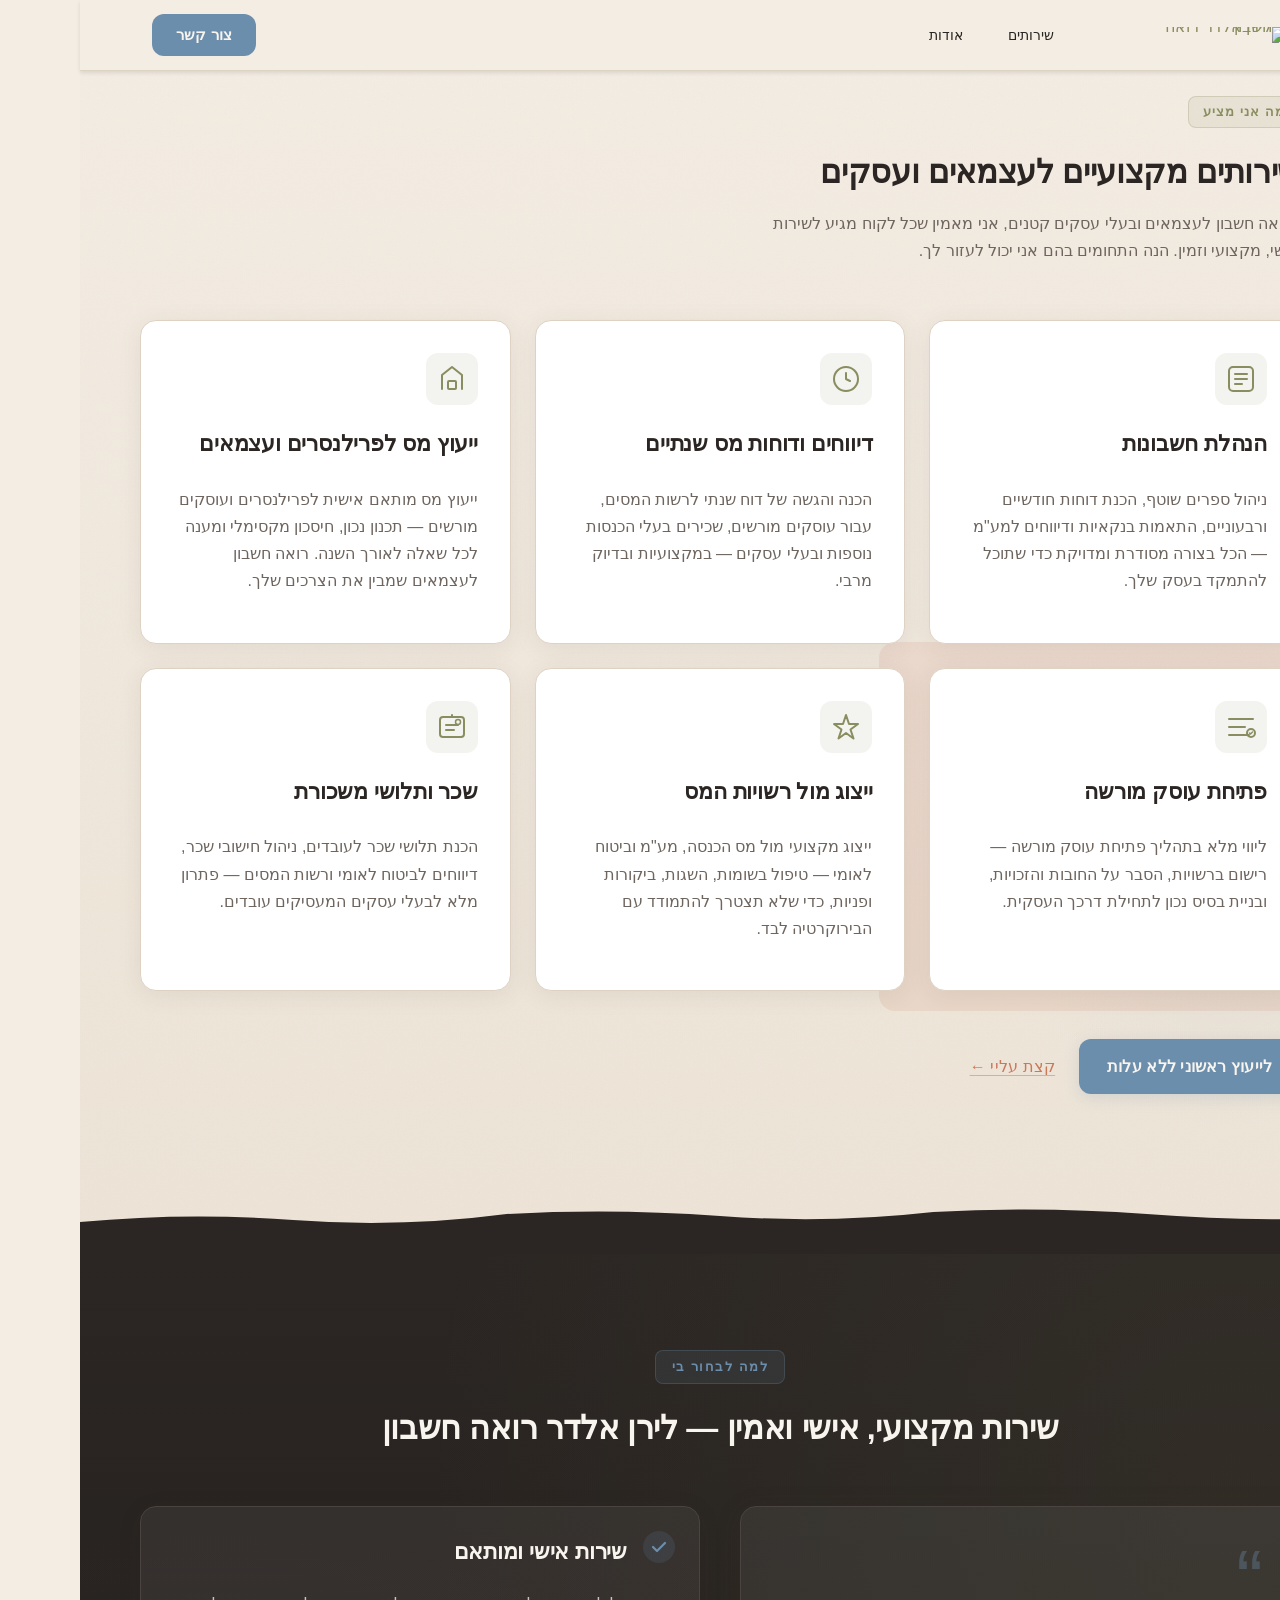
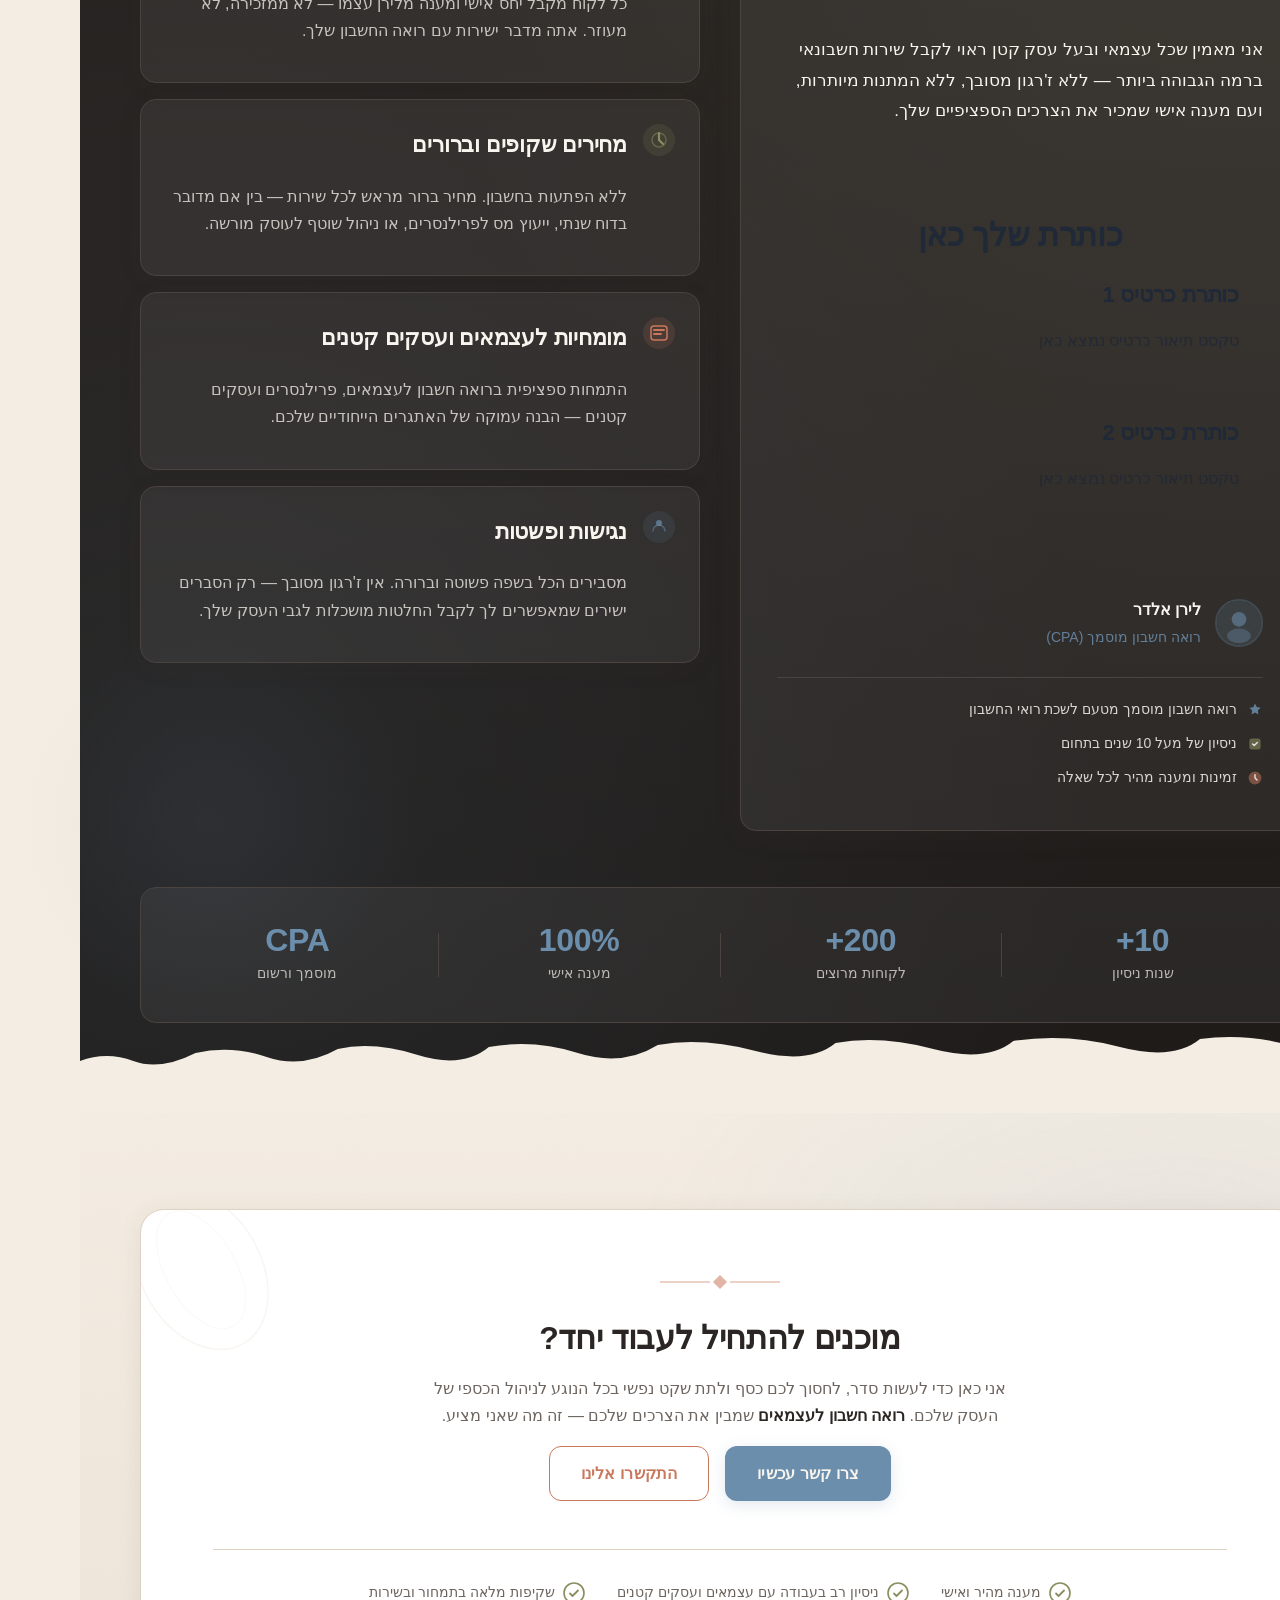
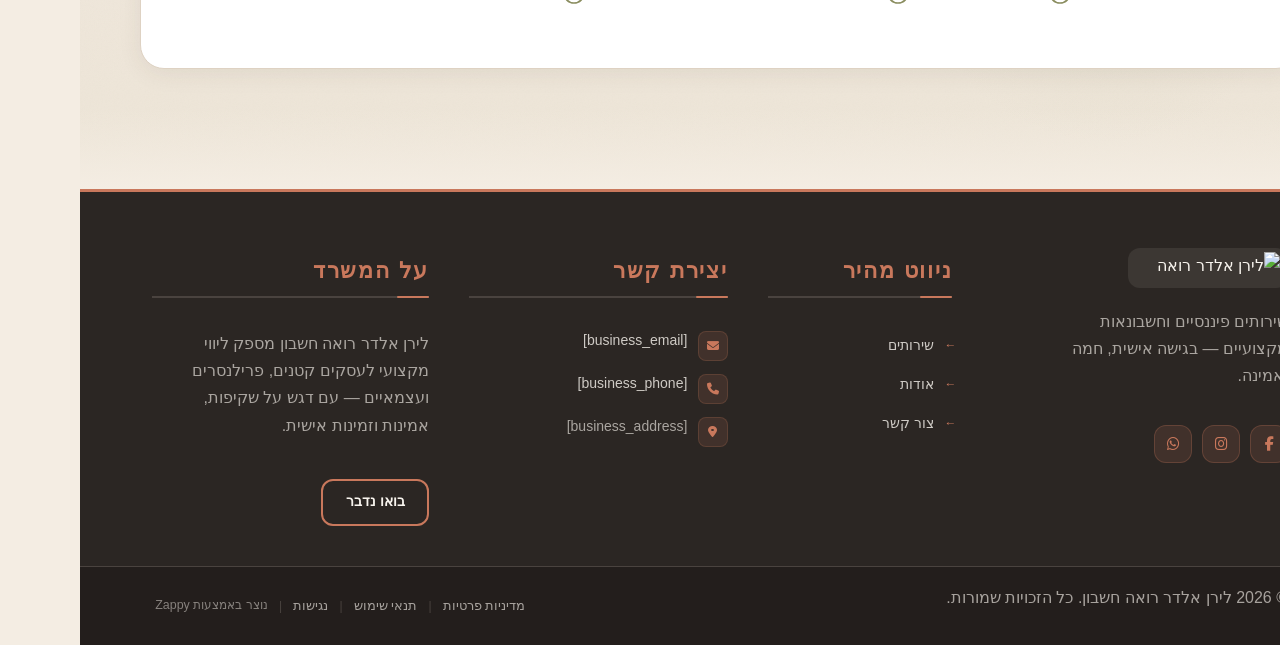
==== commit 34dd65db: "Background sync: Progressive GitHub Sync" ====
--- a/public/index.html
+++ b/public/index.html
@@ -1 +1 @@
-<!doctype html><html dir="rtl" lang="he"><head><meta charset="UTF-8"><meta content="width=device-width,initial-scale=1" name="viewport"><meta content="index, follow" name="robots"><title>חוסכים כסף, מגדילים רווחים — לירן אלדר רואה חשבון</title><meta content="רואה חשבון לעצמאים שמבין את העסק שלך לעומק. לירן אלדר מספק פתרונות מס חכמים, ליווי פיננסי מקצועי וחיסכון אמיתי בכסף. קבע פגישת ייעוץ עוד היום." name="description"><meta content="רואה חשבון לעצמאים, לירן אלדר רואה חשבון, ייעוץ מס לפרילנסרים, רואה חשבון מומלץ" name="keywords"><link href="/assets/favicon.ico" rel="icon" type="image/x-icon"><link href="/assets/favicon-16x16.png" rel="icon" type="image/png" sizes="16x16"><link href="/assets/favicon-32x32.png" rel="icon" type="image/png" sizes="32x32"><link href="/assets/favicon-48x48.png" rel="icon" type="image/png" sizes="48x48"><link href="/assets/favicon-192x192.png" rel="icon" type="image/png" sizes="192x192"><link href="/assets/favicon-512x512.png" rel="icon" type="image/png" sizes="512x512"><link href="/assets/apple-touch-icon.png" rel="apple-touch-icon"><script>!function(){"use strict";var t="3cb9c4eb-b0c5-4056-9df2-bc66cc76965c",e="https://api.zappy5.com/api/analytics/track",a=18e5,n=2592e6,o=!0,i=!0,r=!0;var s=function(){var e="zappy_visitor_"+t,a=null;try{if(a=localStorage.getItem(e)){var o=JSON.parse(a),i=Date.now();if(i-o.created<n)return o.lastSeen=i,localStorage.setItem(e,JSON.stringify(o)),o.id}}catch(t){console.warn("Zappy Analytics: LocalStorage not available")}var r="zv_"+Date.now()+"_"+Math.random().toString(36).substr(2,9);try{localStorage.setItem(e,JSON.stringify({id:r,created:Date.now(),lastSeen:Date.now()}))}catch(t){}return r}(),c=function(){var e="zappy_session_"+t,n=null;try{if(n=sessionStorage.getItem(e)){var o=JSON.parse(n),i=Date.now();if(i-o.timestamp<a)return o.timestamp=i,sessionStorage.setItem(e,JSON.stringify(o)),o.id}}catch(t){console.warn("Zappy Analytics: SessionStorage not available")}var r="zs_"+Date.now()+"_"+Math.random().toString(36).substr(2,9);try{sessionStorage.setItem(e,JSON.stringify({id:r,timestamp:Date.now()}))}catch(t){}return r}();function l(a,n){n=n||{};var o={website_id:t,event_type:a,page_path:window.location.pathname,referrer:document.referrer||"direct",visitor_id:s,session_id:c,metadata:n};if(navigator.sendBeacon){var i=new Blob([JSON.stringify(o)],{type:"application/json"});navigator.sendBeacon(e,i)}else fetch(e,{method:"POST",headers:{"Content-Type":"application/json"},body:JSON.stringify(o),keepalive:!0}).catch(function(t){console.warn("Zappy Analytics: Failed to track event",t)})}o&&l("pageview",{title:document.title,url:window.location.href}),i&&document.addEventListener("click",function(t){var e=t.target;if("BUTTON"===e.tagName||e.closest("button")){var a="BUTTON"===e.tagName?e:e.closest("button");l("click",{element:"button",text:a.textContent.trim().substring(0,100),id:a.id||null,class:a.className||null})}else if("A"===e.tagName||e.closest("a")){var n="A"===e.tagName?e:e.closest("a");l("navigation",{element:"link",text:n.textContent.trim().substring(0,100),href:n.href,external:n.hostname!==window.location.hostname})}},!0),r&&document.addEventListener("submit",function(t){var e=t.target;l("form_submit",{form_id:e.id||null,form_name:e.name||null,form_action:e.action||null,form_method:e.method||"GET"})},!0);var d=Date.now();window.addEventListener("beforeunload",function(){l("page_unload",{time_on_page:Math.floor((Date.now()-d)/1e3),page_path:window.location.pathname})}),window.zappyAnalytics={track:l,getVisitorId:function(){return s},getSessionId:function(){return c}}}()</script><meta content="חוסכים כסף, מגדילים רווחים — לירן אלדר רואה חשבון" property="og:title"><meta content="רואה חשבון לעצמאים שמבין את העסק שלך לעומק. לירן אלדר מספק פתרונות מס חכמים, ליווי פיננסי מקצועי וחיסכון אמיתי בכסף. קבע פגישת ייעוץ עוד היום." property="og:description"><meta content="summary_large_image" name="twitter:card"><meta content="חוסכים כסף, מגדילים רווחים — לירן אלדר רואה חשבון" name="twitter:title"><meta content="רואה חשבון לעצמאים שמבין את העסק שלך לעומק. לירן אלדר מספק פתרונות מס חכמים, ליווי פיננסי מקצועי וחיסכון אמיתי בכסף. קבע פגישת ייעוץ עוד היום." name="twitter:description"><meta content="website" property="og:type"><meta content="he_IL" property="og:locale"><link href="https://cdnjs.cloudflare.com/ajax/libs/font-awesome/6.4.0/css/all.min.css" rel="stylesheet"><link href="/assets/favicon.ico" rel="icon" type="image/x-icon"><link href="/assets/favicon-16x16.png" rel="icon" type="image/png" sizes="16x16"><link href="/assets/favicon-32x32.png" rel="icon" type="image/png" sizes="32x32"><link href="/assets/favicon-48x48.png" rel="icon" type="image/png" sizes="48x48"><link href="/assets/favicon-192x192.png" rel="icon" type="image/png" sizes="192x192"><link href="/assets/favicon-512x512.png" rel="icon" type="image/png" sizes="512x512"><link href="/assets/apple-touch-icon.png" rel="apple-touch-icon"><link href="https://cdn.jsdelivr.net/npm/vanilla-cookieconsent@3/dist/cookieconsent.css" rel="stylesheet"><script src="https://cdn.jsdelivr.net/npm/vanilla-cookieconsent@3/dist/cookieconsent.umd.js"></script><script src="https://cdn.jsdelivr.net/gh/mickidum/acc_toolbar/acctoolbar/acctoolbar.min.js"></script><link href="/styles.css" rel="stylesheet"><style id="zappy-dropdown-submenu-styles">#navMenu li:has(.sub-menu),.nav-menu li:has(.sub-menu),.navbar li:has(.sub-menu),nav li:has(.sub-menu){position:relative}#navMenu .sub-menu,.nav-menu .sub-menu,.navbar .sub-menu,nav .sub-menu{display:block!important;position:absolute!important;top:100%;left:0;min-width:220px;background:#fff;border-radius:8px;box-shadow:0 8px 25px rgba(0,0,0,.15);padding:8px 0;opacity:0;visibility:hidden;transform:translateY(10px);transition:all .3s ease;z-index:1000;list-style:none;pointer-events:none}#navMenu li:hover>.sub-menu,.nav-menu li:hover>.sub-menu,.navbar li:hover>.sub-menu,nav li:hover>.sub-menu{opacity:1!important;visibility:visible!important;transform:translateY(0)!important;pointer-events:auto!important}.sub-menu li{list-style:none;margin:0;padding:0}.sub-menu a{display:block!important;padding:10px 16px!important;color:var(--text-dark,#333)!important;font-weight:500;text-decoration:none;white-space:nowrap;transition:background-color .2s}.sub-menu .zappy-nav-child>a{padding-left:28px!important;font-size:.9em!important;opacity:.85!important}[dir=rtl] .sub-menu .zappy-nav-child>a,html[lang=ar] .sub-menu .zappy-nav-child>a,html[lang=he] .sub-menu .zappy-nav-child>a{padding-left:10px!important;padding-right:28px!important}.sub-menu .zappy-nav-parent>a{font-weight:600!important}.sub-menu a:hover{background-color:#f5f5f5}[dir=rtl] .nav-menu .sub-menu,[dir=rtl] .navbar .sub-menu,[dir=rtl] nav .sub-menu,html[lang=ar] .nav-menu .sub-menu,html[lang=ar] .navbar .sub-menu,html[lang=ar] nav .sub-menu,html[lang=he] .nav-menu .sub-menu,html[lang=he] .navbar .sub-menu,html[lang=he] nav .sub-menu{left:auto!important;right:0!important}.sub-menu:empty,.sub-menu:not(:has(li)):not(:has(> a)),.sub-menu:not(:has(li:not(.zappy-hidden-menu-item))):not(:has(> a)){display:none!important;opacity:0!important;visibility:hidden!important;pointer-events:none!important}li:has(.menu-group-title):hover>.sub-menu{opacity:1!important;visibility:visible!important;transform:translateY(0)!important;pointer-events:auto!important}#navMenu>li>.menu-group-title,.nav-menu>li>.menu-group-title{display:inline-block;padding:.5rem 1rem;cursor:default;user-select:none}@media (max-width:768px){#navMenu .sub-menu,.nav-menu .sub-menu,.navbar .sub-menu,nav .sub-menu{position:static!important;transform:none!important;box-shadow:none!important;background:0 0!important;max-height:0;overflow:hidden;opacity:0;visibility:hidden;transition:max-height .3s ease,opacity .3s ease;padding:0!important;border-radius:0!important}#navMenu .sub-menu.mobile-expanded,.nav-menu .sub-menu.mobile-expanded,.navbar .sub-menu.mobile-expanded{max-height:none!important;overflow-y:visible!important;opacity:1!important;visibility:visible!important;padding:8px 0 8px 16px!important}[dir=rtl] .sub-menu.mobile-expanded,html[lang=he] .sub-menu.mobile-expanded{padding:8px 16px 8px 0!important}#navMenu li:hover>.sub-menu,.nav-menu li:hover>.sub-menu,.navbar li:hover>.sub-menu,nav li:hover>.sub-menu{opacity:0;visibility:hidden;pointer-events:none}#navMenu li>.sub-menu.mobile-expanded,.nav-menu li>.sub-menu.mobile-expanded,.navbar li>.sub-menu.mobile-expanded,nav li>.sub-menu.mobile-expanded{opacity:1!important;visibility:visible!important;pointer-events:auto!important}#navMenu li:has(.sub-menu),.nav-menu li:has(.sub-menu),.navbar li:has(.sub-menu),nav li:has(.sub-menu){display:flex!important;flex-wrap:wrap!important;align-items:center!important;position:relative!important;min-height:44px!important}#navMenu li:has(.sub-menu)>a,.nav-menu li:has(.sub-menu)>a,.navbar li:has(.sub-menu)>a,nav li:has(.sub-menu)>a{flex:1!important;min-width:0!important}#navMenu li:has(.sub-menu)>.menu-group-title,.nav-menu li:has(.sub-menu)>.menu-group-title,.navbar li:has(.sub-menu)>.menu-group-title,nav li:has(.sub-menu)>.menu-group-title{flex:1!important;min-width:0!important;padding:0!important;line-height:inherit!important}#navMenu li:has(.sub-menu)>.sub-menu,.nav-menu li:has(.sub-menu)>.sub-menu,.navbar li:has(.sub-menu)>.sub-menu,nav li:has(.sub-menu)>.sub-menu{flex-basis:100%!important;width:100%!important}#navMenu li:has(.sub-menu)>a [class*=arrow],#navMenu li:has(.sub-menu)>a [class*=chevron],.nav-menu li:has(.sub-menu)>a .fa-angle-down,.nav-menu li:has(.sub-menu)>a .fa-chevron-down,.nav-menu li:has(.sub-menu)>a [class*=arrow],.nav-menu li:has(.sub-menu)>a [class*=chevron],nav li:has(.sub-menu)>a [class*=arrow],nav li:has(.sub-menu)>a [class*=chevron]{display:none!important;visibility:hidden!important}.mobile-submenu-toggle{display:flex!important;align-items:center!important;justify-content:center!important;width:44px!important;height:auto!important;background:0 0!important;border:none!important;cursor:pointer!important;color:var(--text-dark)!important;position:static!important;flex-shrink:0!important;align-self:stretch!important;z-index:2!important;padding:0!important;margin:0!important}.mobile-submenu-toggle::after{content:''!important;width:0!important;height:0!important;border-left:6px solid transparent!important;border-right:6px solid transparent!important;border-top:7px solid currentColor!important;transition:transform .3s ease!important}.mobile-submenu-toggle.expanded::after{transform:rotate(180deg)!important}.sub-menu a{padding:10px 0!important;display:block!important;color:var(--text-dark)!important;white-space:normal!important}.sub-menu .zappy-nav-child>a{padding-left:28px!important;font-size:.9em!important;opacity:.85!important}[dir=rtl] .sub-menu .zappy-nav-child>a,html[lang=ar] .sub-menu .zappy-nav-child>a,html[lang=he] .sub-menu .zappy-nav-child>a{padding-left:0!important;padding-right:28px!important}.sub-menu .zappy-nav-parent>a{font-weight:600!important}#navMenu.active,.nav-menu.active{max-width:100vw!important;overflow-x:hidden!important;box-sizing:border-box!important}.navbar .sub-menu li a,.zappy-products-dropdown .sub-menu a,nav.navbar .sub-menu li a{color:var(--text-dark)!important}}@media (min-width:769px){.mobile-submenu-toggle{display:none!important}}</style><style id="zappy-widget-visibility">#mic-access-tool-box,#mic-access-tool-general-button,#mic-init-access-tool #mic-access-tool-box,#mic-init-access-tool #mic-access-tool-general-button,#mic-init-access-tool .mic-access-tool-general-button,._access-icon,._access-menu,.mic-access-tool-box,.mic-access-tool-general-button,div[id*=mic-access-tool-box]{display:none!important;visibility:hidden!important;opacity:0!important;pointer-events:none!important}</style></head><body><nav class="navbar" dir="rtl"><button aria-label="Menu" class="mobile-toggle" id="mobileToggle"><svg viewBox="0 0 24 24" fill="none" height="24" width="24" class="hamburger-icon"><path d="M3 12h18M3 6h18M3 18h18" stroke="currentColor" stroke-width="2" stroke-linecap="round"></path></svg> <svg viewBox="0 0 24 24" fill="none" height="24" width="24" class="close-icon" style="display:none"><path d="M18 6L6 18M6 6l12 12" stroke="currentColor" stroke-width="2" stroke-linecap="round"></path></svg></button> <button aria-label="Call" class="phone-header-btn" data-phone=""><svg viewBox="0 0 24 24" fill="currentColor" height="20" width="20"><path d="M22 16.92v3a2 2 0 0 1-2.18 2 19.79 19.79 0 0 1-8.63-3.07 19.5 19.5 0 0 1-6-6 19.79 19.79 0 0 1-3.07-8.67A2 2 0 0 1 4.11 2h3a2 2 0 0 1 2 1.72 12.84 12.84 0 0 0 .7 2.81 2 2 0 0 1-.45 2.11L8.09 9.91a16 16 0 0 0 6 6l1.27-1.27a2 2 0 0 1 2.11-.45 12.84 12.84 0 0 0 2.81.7A2 2 0 0 1 22 16.92z"></path></svg></button><div class="nav-container"><div class="nav-right-group"><div class="nav-brand"><a href="/" class="logo-link"><img alt="לירן אלדר רואה חשבון" class="logo" src="/assets/logo.webp"></a></div><ul class="nav-menu" id="navMenu"><li><a href="/services">שירותים</a></li><li><a href="/about">אודות</a></li></ul></div><div class="nav-cta-container"><a href="/contact" class="nav-cta-btn">צור קשר</a></div></div></nav><script>window.addEventListener("load",function(){const e=document.querySelector(".navbar, nav, header");if(!e)return void console.log("[Navbar] Navbar element not found");let t=document.getElementById("mobileToggle")||document.querySelector(".mobile-toggle")||document.querySelector(".hamburger")||document.querySelector(".hamburger-menu")||document.querySelector(".menu-toggle")||document.querySelector(".burger-menu")||document.querySelector('[aria-label="Menu"]')||document.querySelector('[aria-label="תפריט"]');const o=document.querySelector(".phone-header-btn"),n=window.getComputedStyle(e);let r=n.backgroundColor;if(console.log("[Navbar] Initial navbar background:",r),"transparent"===r||"rgba(0, 0, 0, 0)"===r||r.startsWith("rgba")&&r.includes(", 0)")){const e=n.backgroundImage;if(e&&"none"!==e)console.log("[Navbar] Navbar has background image/gradient, using dark text"),r="rgb(240, 240, 240)";else{const e=window.getComputedStyle(document.body).backgroundColor;console.log("[Navbar] Navbar transparent, using body background:",e),r=e}}const i=r.match(/\d+/g);if(i&&i.length>=3){const e=(.299*parseInt(i[0])+.587*parseInt(i[1])+.114*parseInt(i[2]))/255;console.log("[Navbar] Mobile button colors preserved from Claude CSS (luminance:",e.toFixed(2)+")");const n=document.createElement("style");n.id="zappy-mobile-nav-fix";document.documentElement.lang;document.documentElement.dir,n.textContent='\n        /* Hide mobile buttons on desktop, show only on mobile */\n        @media (min-width: 769px) {\n          .mobile-toggle,\n          .phone-header-btn {\n            display: none !important;\n          }\n        }\n        \n        /* Show and position mobile buttons correctly on mobile */\n        @media (max-width: 768px) {\n          .mobile-toggle,\n          .phone-header-btn {\n            position: absolute !important;\n            top: 50% !important;\n            transform: translateY(-50%) !important;\n            z-index: 1001 !important;\n            display: flex !important;\n            align-items: center !important;\n            justify-content: center !important;\n            width: 36px !important;\n            height: 36px !important;\n            border-radius: 50% !important;\n            border: none !important;\n            cursor: pointer !important;\n            padding: 6px !important;\n            background: none !important;\n            color: var(--nav-text, var(--text-dark)) !important;\n          }\n          \n          /* LTR positioning (default): hamburger LEFT, phone RIGHT */\n          html:not([dir="rtl"]):not([lang="he"]):not([lang="ar"]) .mobile-toggle,\n          html[dir="ltr"] .mobile-toggle {\n            left: 12px !important;\n            right: auto !important;\n          }\n          html:not([dir="rtl"]):not([lang="he"]):not([lang="ar"]) .phone-header-btn,\n          html[dir="ltr"] .phone-header-btn {\n            right: 12px !important;\n            left: auto !important;\n          }\n          \n          /* RTL positioning: hamburger RIGHT, phone LEFT */\n          html[dir="rtl"] .mobile-toggle,\n          html[lang="he"] .mobile-toggle,\n          html[lang="ar"] .mobile-toggle {\n            right: 12px !important;\n            left: auto !important;\n          }\n          html[dir="rtl"] .phone-header-btn,\n          html[lang="he"] .phone-header-btn,\n          html[lang="ar"] .phone-header-btn {\n            left: 12px !important;\n            right: auto !important;\n          }\n          \n          /* CRITICAL: Ensure nav-container has min-height on mobile */\n          /* All children are positioned absolutely/fixed on mobile, so height:auto collapses to 0 */\n          .nav-container {\n            min-height: 70px !important;\n            position: relative !important;\n          }\n          \n          /* Ensure SVG icons are properly sized and inherit color */\n          .mobile-toggle svg,\n          .phone-header-btn svg {\n            width: 24px !important;\n            height: 24px !important;\n            /* Don\'t force display - let JavaScript control hamburger/close toggle */\n          }\n          \n          /* Reset nav-cta-container on mobile - remove desktop box-shadow/padding */\n          /* that creates a visible ghost box when CTA button is hidden */\n          .nav-cta-container {\n            box-shadow: none !important;\n            padding: 0 !important;\n          }\n          \n          /* Hide nav-cta-container entirely on mobile when there\'s no lang-switcher */\n          /* (only the CTA button is inside, and it\'s hidden on mobile) */\n          .nav-cta-container:not(:has(.lang-switcher)) {\n            display: none !important;\n          }\n          \n          /* CRITICAL: Prevent hero image fade gradient from bleeding over headline text */\n          /* The .image-fade-gradient has bottom: -30px (extends below parent) */\n          /* On mobile stacked layout, this overlaps the h1 text below the image */\n          .hero-image-column {\n            overflow: hidden !important;\n          }\n          .image-fade-gradient {\n            bottom: 0 !important;\n          }\n          \n          /* Hide desktop language switcher on mobile - hamburger menu handles it */\n          /* High specificity to override stored CSS */\n          .lang-switcher,\n          .nav-cta-container .lang-switcher,\n          .nav-container .lang-switcher,\n          .navbar .lang-switcher,\n          .navbar .nav-cta-container .lang-switcher {\n            display: none !important;\n          }\n        }\n      ';const r=document.getElementById("zappy-mobile-nav-fix");r&&r.remove(),document.head.appendChild(n),console.log("[Navbar] Critical CSS injected for mobile nav positioning");const l=window.innerWidth<=768;if(t){const e=t.querySelector(".hamburger-icon"),o=t.querySelector(".close-icon");e&&(e.style.setProperty("width","24px","important"),e.style.setProperty("height","24px","important"),e.style.setProperty("display","block","important")),o&&(o.style.setProperty("width","24px","important"),o.style.setProperty("height","24px","important"),o.style.setProperty("display","none","important")),l?(t.style.setProperty("position","absolute","important"),t.style.setProperty("top","50%","important"),t.style.setProperty("transform","translateY(-50%)","important"),t.style.setProperty("z-index","1001","important"),t.style.removeProperty("left"),t.style.removeProperty("right"),console.log("[Navbar] Mobile toggle positioning applied (mobile viewport)")):(t.style.removeProperty("position"),t.style.removeProperty("top"),t.style.removeProperty("transform"),t.style.removeProperty("z-index"),t.style.removeProperty("left"),t.style.removeProperty("right"),console.log("[Navbar] Desktop viewport - cleared mobile toggle inline positioning"))}if(o){const e=o.querySelector("svg");e&&(e.style.width="24px",e.style.height="24px",e.setAttribute("width","24"),e.setAttribute("height","24")),l?(o.style.setProperty("position","absolute","important"),o.style.setProperty("top","50%","important"),o.style.setProperty("transform","translateY(-50%)","important"),o.style.setProperty("z-index","1001","important"),o.style.removeProperty("left"),o.style.removeProperty("right"),console.log("[Navbar] Phone button positioning applied (mobile viewport)")):(o.style.removeProperty("position"),o.style.removeProperty("top"),o.style.removeProperty("transform"),o.style.removeProperty("z-index"),o.style.removeProperty("left"),o.style.removeProperty("right"),console.log("[Navbar] Desktop viewport - cleared phone button inline positioning"))}}else console.log("[Navbar] Could not parse background color:",r);t=document.getElementById("mobileToggle")||document.querySelector(".mobile-toggle")||document.querySelector(".hamburger")||document.querySelector(".hamburger-menu")||document.querySelector(".menu-toggle")||document.querySelector(".burger-menu")||document.querySelector('[aria-label="Menu"]')||document.querySelector('[aria-label="תפריט"]');const l=document.getElementById("navMenu")||document.querySelector(".nav-menu")||document.querySelector(".nav-links")||document.querySelector("nav ul:not(.submenu)");if(!t||!l)return void console.log("[Navbar] Mobile toggle or menu not found:",{toggle:!!t,menu:!!l});l.id||(l.id="navMenu"),console.log("[Navbar] Initializing mobile menu...");const a=t.cloneNode(!0);t.parentNode.replaceChild(a,t),a.addEventListener("click",function(e){e.preventDefault(),e.stopPropagation();const t=this.querySelector(".hamburger-icon"),o=this.querySelector(".close-icon");l.classList.contains("active")?(l.classList.remove("active"),t&&t.style.setProperty("display","block","important"),o&&o.style.setProperty("display","none","important"),document.body.style.overflow="",console.log("[Navbar] Menu closed")):(l.classList.add("active"),t&&t.style.setProperty("display","none","important"),o&&o.style.setProperty("display","block","important"),document.body.style.overflow="hidden",console.log("[Navbar] Menu opened"))}),l.querySelectorAll("a").forEach(function(e){e.addEventListener("click",function(){if("#"===this.getAttribute("href"))return;const e=a.querySelector(".hamburger-icon"),t=a.querySelector(".close-icon");l.classList.remove("active"),e&&e.style.setProperty("display","block","important"),t&&t.style.setProperty("display","none","important"),document.body.style.overflow="",console.log("[Navbar] Menu closed (link clicked)")})});var s=l.querySelectorAll(".dropdown-toggle");s.forEach(function(e){e.addEventListener("click",function(e){e.preventDefault(),e.stopPropagation();var t=this.closest(".nav-dropdown");t&&(t.parentNode.querySelectorAll(".nav-dropdown.open").forEach(function(e){e!==t&&e.classList.remove("open")}),t.classList.toggle("open"),console.log("[Navbar] Dropdown toggled:",t.classList.contains("open")?"open":"closed"))})}),document.addEventListener("click",function(e){e.target.closest(".nav-dropdown")||document.querySelectorAll(".nav-dropdown.open").forEach(function(e){e.classList.remove("open")})}),console.log("[Navbar] Dropdown handlers initialized for "+s.length+" dropdowns"),o&&o.addEventListener("click",function(){const e=document.querySelectorAll('a[href^="tel:"]'),t=e.length>0?e[0].getAttribute("href").replace("tel:",""):"[business_phone]";window.location.href="tel:"+t,console.log("[Navbar] Phone button clicked")}),console.log("[Navbar] Mobile menu initialized successfully");const p=function(){const e=document.querySelector(".whatsapp-float");e&&(window.innerWidth>=769?(e.style.setProperty("display","none","important"),e.style.setProperty("visibility","hidden","important"),e.style.setProperty("opacity","0","important"),e.style.setProperty("pointer-events","none","important"),console.log("[WhatsApp] Button hidden on desktop")):(e.style.removeProperty("display"),e.style.removeProperty("visibility"),e.style.removeProperty("opacity"),e.style.removeProperty("pointer-events"),console.log("[WhatsApp] Button visible on mobile")))};let c;p(),window.addEventListener("resize",function(){clearTimeout(c),c=setTimeout(p,100)})})</script><main><section class="index-hero-section" data-layout-spec="בית-hero" dir="rtl" data-hero-type="fullscreen-scrim"><div class="index-hero-bg"><img alt="סביבת עבודה חמה ומוארת של רואה חשבון" class="index-hero-bg-img" src="/assets/site-index-hero-image-1.webp" data-context="Warm, naturally lit accountant workspace with a wooden desk, open notebooks, a calculator, reading glasses, a cup of coffee, and soft daylight streaming through a window. Tactile paper textures, warm cream and sand tones. Human and grounded, not corporate. Shallow depth of field, professional yet approachable atmosphere. Horizontal panoramic composition for full-bleed hero background." data-hero-bg="true" data-placeholder="index-hero-image-1" height="800" width="1400"></div><div class="index-hero-scrim" aria-hidden="true"></div><svg viewBox="0 0 200 300" fill="none" aria-hidden="true" xmlns="http://www.w3.org/2000/svg" data-no-icon-edit="true" class="index-hero-leaf-motif"><path d="M100 10 C140 40, 180 100, 160 180 C140 260, 60 280, 40 200 C20 120, 60 40, 100 10Z" stroke="#B8956A" stroke-width="1.5" opacity="0.18" fill="none"></path><path d="M100 10 C100 10, 100 280, 100 280" stroke="#B8956A" stroke-width="1" opacity="0.12" fill="none"></path><path d="M100 80 C120 70, 155 90, 155 120" stroke="#B8956A" stroke-width="0.8" opacity="0.10" fill="none"></path><path d="M100 130 C120 120, 155 140, 150 165" stroke="#B8956A" stroke-width="0.8" opacity="0.10" fill="none"></path><path d="M100 80 C80 70, 50 90, 48 120" stroke="#B8956A" stroke-width="0.8" opacity="0.10" fill="none"></path></svg><div class="index-hero-container"><div class="index-hero-card"><span class="index-hero-label">רואה חשבון מוסמך</span><h1 class="index-hero-h1">ליווי מקצועי, חם ואישי לעסק שלך</h1><h3 class="index-hero-subtitle">לירן אלדר – רואה חשבון לעצמאים, פרילנסרים ובעלי עסקים קטנים. מספק שירותי הנהלת חשבונות, ייעוץ מס ודיווחים שוטפים בצורה ברורה ומותאמת אישית.</h3><div class="index-hero-ctas"><a href="/contact" class="index-hero-btn-primary">צרו קשר עכשיו</a> <a href="/#services" class="index-hero-btn-secondary">השירותים שלנו</a></div><div class="index-hero-trust"><div class="index-hero-trust-item"><svg viewBox="0 0 24 24" fill="none" height="18" width="18" data-element-type="icon" data-icon-type="svg" aria-hidden="true" stroke="currentColor" stroke-linecap="round" stroke-linejoin="round" stroke-width="2"><path d="M22 11.08V12a10 10 0 1 1-5.93-9.14"></path><polyline points="22 4 12 14.01 9 11.01"></polyline></svg> <span>ניסיון של מעל 15 שנה</span></div><div class="index-hero-trust-item"><svg viewBox="0 0 24 24" fill="none" height="18" width="18" data-element-type="icon" data-icon-type="svg" aria-hidden="true" stroke="currentColor" stroke-linecap="round" stroke-linejoin="round" stroke-width="2"><path d="M22 11.08V12a10 10 0 1 1-5.93-9.14"></path><polyline points="22 4 12 14.01 9 11.01"></polyline></svg> <span>מאות לקוחות מרוצים</span></div><div class="index-hero-trust-item"><svg viewBox="0 0 24 24" fill="none" height="18" width="18" data-element-type="icon" data-icon-type="svg" aria-hidden="true" stroke="currentColor" stroke-linecap="round" stroke-linejoin="round" stroke-width="2"><path d="M22 11.08V12a10 10 0 1 1-5.93-9.14"></path><polyline points="22 4 12 14.01 9 11.01"></polyline></svg> <span>מענה מהיר ואישי</span></div></div></div></div><div class="index-hero-divider-wrapper" aria-hidden="true"><svg viewBox="0 0 1440 90" aria-hidden="true" xmlns="http://www.w3.org/2000/svg" data-no-icon-edit="true" preserveAspectRatio="none"><path d="M0,90 L0,52 Q60,44 120,50 T240,46 Q300,50 360,42 T480,48 Q540,44 600,50 T720,44 Q780,50 840,46 T960,50 Q1020,44 1080,50 T1200,46 Q1300,50 1380,44 L1440,48 L1440,90 Z" fill="var(--bg-light)"></path><path d="M0,90 L0,62 Q80,56 160,62 T320,58 Q400,62 480,56 T640,62 Q720,58 800,64 T960,60 Q1040,64 1120,60 T1300,64 L1440,60 L1440,90 Z" fill="var(--bg-light)" opacity="0.6"></path></svg></div></section><section class="index-services-section" data-layout-spec="בית-services" dir="rtl"><div class="iss-blob-bg" aria-hidden="true"></div><div class="iss-container"><div class="iss-intro"><span class="iss-eyebrow">מה אני מציע</span><h2 class="iss-heading">שירותים מקצועיים לעצמאים ועסקים</h2><p class="iss-subheading">כרואה חשבון לעצמאים ובעלי עסקים קטנים, אני מאמין שכל לקוח מגיע לשירות אישי, מקצועי וזמין. הנה התחומים בהם אני יכול לעזור לך.</p></div><div class="iss-cards-outer"><div class="iss-backplate" aria-hidden="true"></div><div class="iss-cards-grid"><article class="iss-card"><div class="iss-card-icon"><svg viewBox="0 0 32 32" fill="none" height="32" width="32" data-element-type="icon" data-icon-type="svg" aria-hidden="true" xmlns="http://www.w3.org/2000/svg"><rect height="24" width="24" x="4" y="4" rx="4" stroke="currentColor" stroke-width="2"></rect><path d="M10 16h12M10 11h12M10 21h7" stroke="currentColor" stroke-width="2" stroke-linecap="round"></path></svg></div><div class="iss-card-body"><h3 class="iss-card-title">הנהלת חשבונות</h3><p class="iss-card-text">ניהול ספרים שוטף, הכנת דוחות חודשיים ורבעוניים, התאמות בנקאיות ודיווחים למע"מ — הכל בצורה מסודרת ומדויקת כדי שתוכל להתמקד בעסק שלך.</p></div></article><article class="iss-card"><div class="iss-card-icon"><svg viewBox="0 0 32 32" fill="none" height="32" width="32" data-element-type="icon" data-icon-type="svg" aria-hidden="true" xmlns="http://www.w3.org/2000/svg"><circle cx="16" cy="16" r="12" stroke="currentColor" stroke-width="2"></circle><path d="M16 10v6l4 2" stroke="currentColor" stroke-width="2" stroke-linecap="round" stroke-linejoin="round"></path></svg></div><div class="iss-card-body"><h3 class="iss-card-title">דיווחים ודוחות מס שנתיים</h3><p class="iss-card-text">הכנה והגשה של דוח שנתי לרשות המסים, עבור עוסקים מורשים, שכירים בעלי הכנסות נוספות ובעלי עסקים — במקצועיות ובדיוק מרבי.</p></div></article><article class="iss-card"><div class="iss-card-icon"><svg viewBox="0 0 32 32" fill="none" height="32" width="32" data-element-type="icon" data-icon-type="svg" aria-hidden="true" xmlns="http://www.w3.org/2000/svg"><path d="M6 26V12l10-8 10 8v14" stroke="currentColor" stroke-width="2" stroke-linecap="round" stroke-linejoin="round"></path><rect height="8" width="8" x="12" y="18" rx="1" stroke="currentColor" stroke-width="2"></rect></svg></div><div class="iss-card-body"><h3 class="iss-card-title">ייעוץ מס לפרילנסרים ועצמאים</h3><p class="iss-card-text">ייעוץ מס מותאם אישית לפרילנסרים ועוסקים מורשים — תכנון נכון, חיסכון מקסימלי ומענה לכל שאלה לאורך השנה. רואה חשבון לעצמאים שמבין את הצרכים שלך.</p></div></article><article class="iss-card"><div class="iss-card-icon"><svg viewBox="0 0 32 32" fill="none" height="32" width="32" data-element-type="icon" data-icon-type="svg" aria-hidden="true" xmlns="http://www.w3.org/2000/svg"><path d="M4 8h24M4 16h16M4 24h20" stroke="currentColor" stroke-width="2" stroke-linecap="round"></path><circle cx="26" cy="22" r="4" stroke="currentColor" stroke-width="2"></circle><path d="M24.5 22l1 1 2-2" stroke="currentColor" stroke-width="1.5" stroke-linecap="round" stroke-linejoin="round"></path></svg></div><div class="iss-card-body"><h3 class="iss-card-title">פתיחת עוסק מורשה</h3><p class="iss-card-text">ליווי מלא בתהליך פתיחת עוסק מורשה — רישום ברשויות, הסבר על החובות והזכויות, ובניית בסיס נכון לתחילת דרכך העסקית.</p></div></article><article class="iss-card"><div class="iss-card-icon"><svg viewBox="0 0 32 32" fill="none" height="32" width="32" data-element-type="icon" data-icon-type="svg" aria-hidden="true" xmlns="http://www.w3.org/2000/svg"><path d="M16 4l3 9h9l-7.5 5.5 3 9L16 22l-7.5 5.5 3-9L4 13h9z" stroke="currentColor" stroke-width="2" stroke-linejoin="round"></path></svg></div><div class="iss-card-body"><h3 class="iss-card-title">ייצוג מול רשויות המס</h3><p class="iss-card-text">ייצוג מקצועי מול מס הכנסה, מע"מ וביטוח לאומי — טיפול בשומות, השגות, ביקורות ופניות, כדי שלא תצטרך להתמודד עם הבירוקרטיה לבד.</p></div></article><article class="iss-card"><div class="iss-card-icon"><svg viewBox="0 0 32 32" fill="none" height="32" width="32" data-element-type="icon" data-icon-type="svg" aria-hidden="true" xmlns="http://www.w3.org/2000/svg"><rect height="20" width="24" x="4" y="6" rx="3" stroke="currentColor" stroke-width="2"></rect><path d="M10 14h12M10 19h8" stroke="currentColor" stroke-width="2" stroke-linecap="round"></path><path d="M16 6V4" stroke="currentColor" stroke-width="2" stroke-linecap="round"></path><circle cx="22" cy="11" r="2.5" stroke="currentColor" stroke-width="1.5"></circle></svg></div><div class="iss-card-body"><h3 class="iss-card-title">שכר ותלושי משכורת</h3><p class="iss-card-text">הכנת תלושי שכר לעובדים, ניהול חישובי שכר, דיווחים לביטוח לאומי ורשות המסים — פתרון מלא לבעלי עסקים המעסיקים עובדים.</p></div></article></div></div><div class="iss-cta-row"><a href="#contact" class="iss-btn-primary">לייעוץ ראשוני ללא עלות</a> <a href="#about" class="iss-btn-ghost">קצת עליי ←</a></div></div><div class="iss-divider-wrapper"><svg viewBox="0 0 1200 70" aria-hidden="true" xmlns="http://www.w3.org/2000/svg" data-no-icon-edit="true" preserveAspectRatio="none"><path d="M0,70 L0,38 Q100,28 200,36 T400,30 Q500,24 600,32 T800,28 Q900,22 1000,30 T1200,34 L1200,70 Z" fill="var(--bg-dark)"></path></svg></div></section><section class="index-trust-signals-section" data-layout-spec="בית-trust-signals" dir="rtl"><div class="its-blob-decoration" aria-hidden="true"></div><div class="its-container"><div class="its-header"><span class="its-eyebrow">למה לבחור בי</span><h2 class="its-title">שירות מקצועי, אישי ואמין — לירן אלדר רואה חשבון</h2></div><div class="its-two-zone"><div class="its-main-quote"><div class="its-quote-mark" aria-hidden="true">“</div><blockquote class="its-quote-text">אני מאמין שכל עצמאי ובעל עסק קטן ראוי לקבל שירות חשבונאי ברמה הגבוהה ביותר — ללא ז'רגון מסובך, ללא המתנות מיותרות, ועם מענה אישי שמכיר את הצרכים הספציפיים שלך.</blockquote><footer class="its-quote-footer"><div class="its-quote-avatar"><svg viewBox="0 0 48 48" fill="none" height="48" width="48" data-element-type="icon" data-icon-type="svg" aria-hidden="true" xmlns="http://www.w3.org/2000/svg"><circle cx="24" cy="24" r="24" fill="rgba(108,142,173,0.18)"></circle><circle cx="24" cy="20" r="8" fill="rgba(108,142,173,0.55)"></circle><ellipse cx="24" cy="38" fill="rgba(108,142,173,0.35)" rx="13" ry="8"></ellipse></svg></div><div class="its-quote-author"><strong>לירן אלדר</strong> <span>רואה חשבון מוסמך (CPA)</span></div></footer><div class="its-credential-badges"><span class="its-badge"><svg viewBox="0 0 20 20" fill="none" height="16" width="16" data-element-type="icon" data-icon-type="svg" aria-hidden="true" xmlns="http://www.w3.org/2000/svg"><path d="M10 2l2.09 4.26L17 7.27l-3.5 3.41.83 4.82L10 13.27l-4.33 2.23.83-4.82L3 7.27l4.91-.71L10 2z" fill="var(--primary)"></path></svg> רואה חשבון מוסמך מטעם לשכת רואי החשבון </span><span class="its-badge"><svg viewBox="0 0 20 20" fill="none" height="16" width="16" data-element-type="icon" data-icon-type="svg" aria-hidden="true" xmlns="http://www.w3.org/2000/svg"><rect height="14" width="14" x="3" y="3" rx="3" fill="var(--accent)" opacity=".7"></rect><path d="M7 10l2 2 4-4" stroke="#fff" stroke-width="1.8" stroke-linecap="round" stroke-linejoin="round"></path></svg> ניסיון של מעל 10 שנים בתחום </span><span class="its-badge"><svg viewBox="0 0 20 20" fill="none" height="16" width="16" data-element-type="icon" data-icon-type="svg" aria-hidden="true" xmlns="http://www.w3.org/2000/svg"><circle cx="10" cy="10" r="8" fill="var(--secondary)" opacity=".6"></circle><path d="M10 6v4l2.5 2.5" stroke="#fff" stroke-width="1.8" stroke-linecap="round"></path></svg> זמינות ומענה מהיר לכל שאלה</span></div></div><div class="its-trust-stack"><article class="its-trust-card"><div class="its-trust-card-icon"><svg viewBox="0 0 32 32" fill="none" height="32" width="32" data-element-type="icon" data-icon-type="svg" aria-hidden="true" xmlns="http://www.w3.org/2000/svg"><circle cx="16" cy="16" r="16" fill="rgba(108,142,173,0.15)"></circle><path d="M10 16l4 4 8-8" stroke="var(--primary)" stroke-width="2.2" stroke-linecap="round" stroke-linejoin="round"></path></svg></div><div class="its-trust-card-content"><h3>שירות אישי ומותאם</h3><p>כל לקוח מקבל יחס אישי ומענה מלירן עצמו — לא ממזכירה, לא מעוזר. אתה מדבר ישירות עם רואה החשבון שלך.</p></div></article><article class="its-trust-card"><div class="its-trust-card-icon"><svg viewBox="0 0 32 32" fill="none" height="32" width="32" data-element-type="icon" data-icon-type="svg" aria-hidden="true" xmlns="http://www.w3.org/2000/svg"><circle cx="16" cy="16" r="16" fill="rgba(138,141,95,0.15)"></circle><path d="M16 9v7l4 4" stroke="var(--accent)" stroke-width="2.2" stroke-linecap="round" stroke-linejoin="round"></path><circle cx="16" cy="16" r="7" stroke="var(--accent)" stroke-width="1.5" opacity=".5"></circle></svg></div><div class="its-trust-card-content"><h3>מחירים שקופים וברורים</h3><p>ללא הפתעות בחשבון. מחיר ברור מראש לכל שירות — בין אם מדובר בדוח שנתי, ייעוץ מס לפרילנסרים, או ניהול שוטף לעוסק מורשה.</p></div></article><article class="its-trust-card"><div class="its-trust-card-icon"><svg viewBox="0 0 32 32" fill="none" height="32" width="32" data-element-type="icon" data-icon-type="svg" aria-hidden="true" xmlns="http://www.w3.org/2000/svg"><circle cx="16" cy="16" r="16" fill="rgba(201,120,92,0.15)"></circle><path d="M11 13h10M11 17h7" stroke="var(--secondary)" stroke-width="2" stroke-linecap="round"></path><rect height="14" width="16" x="8" y="9" rx="3" stroke="var(--secondary)" stroke-width="1.5"></rect></svg></div><div class="its-trust-card-content"><h3>מומחיות לעצמאים ועסקים קטנים</h3><p>התמחות ספציפית ברואה חשבון לעצמאים, פרילנסרים ועסקים קטנים — הבנה עמוקה של האתגרים הייחודיים שלכם.</p></div></article><article class="its-trust-card"><div class="its-trust-card-icon"><svg viewBox="0 0 32 32" fill="none" height="32" width="32" data-element-type="icon" data-icon-type="svg" aria-hidden="true" xmlns="http://www.w3.org/2000/svg"><circle cx="16" cy="16" r="16" fill="rgba(108,142,173,0.12)"></circle><path d="M10 20c0-3.31 2.69-6 6-6s6 2.69 6 6" stroke="var(--primary)" stroke-width="1.5" stroke-linecap="round" opacity=".5"></path><circle cx="16" cy="12" r="3" fill="var(--primary)" opacity=".7"></circle></svg></div><div class="its-trust-card-content"><h3>נגישות ופשטות</h3><p>מסבירים הכל בשפה פשוטה וברורה. אין ז'רגון מסובך — רק הסברים ישירים שמאפשרים לך לקבל החלטות מושכלות לגבי העסק שלך.</p></div></article></div></div><div class="its-stats-row"><div class="its-stat-item"><span class="its-stat-number">10+</span> <span class="its-stat-label">שנות ניסיון</span></div><div class="its-stat-divider" aria-hidden="true"></div><div class="its-stat-item"><span class="its-stat-number">200+</span> <span class="its-stat-label">לקוחות מרוצים</span></div><div class="its-stat-divider" aria-hidden="true"></div><div class="its-stat-item"><span class="its-stat-number">100%</span> <span class="its-stat-label">מענה אישי</span></div><div class="its-stat-divider" aria-hidden="true"></div><div class="its-stat-item"><span class="its-stat-number">CPA</span> <span class="its-stat-label">מוסמך ורשום</span></div></div></div><div class="its-divider-wrapper"><svg viewBox="0 0 1440 90" aria-hidden="true" xmlns="http://www.w3.org/2000/svg" data-no-icon-edit="true" preserveAspectRatio="none"><path d="M0,90 L0,38 Q30,28 60,38 T130,30 Q170,22 210,34 T290,26 Q330,18 380,32 T460,24 Q510,16 560,30 T650,22 Q700,14 760,28 T850,20 Q900,12 960,26 T1050,18 Q1110,10 1170,24 T1260,16 Q1310,10 1360,22 T1440,14 L1440,90 Z" fill="var(--bg-light)"></path></svg></div></section><section class="index-cta-section" data-layout-spec="בית-cta" dir="rtl"><div class="index-cta-blob" aria-hidden="true"></div><div class="index-cta-container"><div class="index-cta-inner"><div class="index-cta-diamond-rule" aria-hidden="true"><svg viewBox="0 0 120 16" fill="none" height="16" width="120" aria-hidden="true" xmlns="http://www.w3.org/2000/svg" data-no-icon-edit="true"><line stroke="#C9785C" stroke-opacity="0.45" stroke-width="1.5" x1="0" x2="50" y1="8" y2="8"></line><rect height="10" width="10" x="55" y="3" fill="#C9785C" fill-opacity="0.55" transform="rotate(45 60 8)"></rect><line stroke="#C9785C" stroke-opacity="0.45" stroke-width="1.5" x1="70" x2="120" y1="8" y2="8"></line></svg></div><h2 class="index-cta-heading">מוכנים להתחיל לעבוד יחד?</h2><p class="index-cta-sub">אני כאן כדי לעשות סדר, לחסוך לכם כסף ולתת שקט נפשי בכל הנוגע לניהול הכספי של העסק שלכם. <span class="index-cta-keyword">רואה חשבון לעצמאים</span> שמבין את הצרכים שלכם — זה מה שאני מציע.</p><div class="index-cta-buttons"><a href="#contact" class="index-cta-btn-primary">צרו קשר עכשיו</a> <a href="tel:[business_phone]" class="index-cta-btn-secondary">התקשרו אלינו</a></div><div class="index-cta-reassurance"><div class="index-cta-reassurance-item"><span class="index-cta-reassurance-icon" aria-hidden="true"><svg viewBox="0 0 22 22" fill="none" height="22" width="22" data-element-type="icon" data-icon-type="svg" xmlns="http://www.w3.org/2000/svg"><circle cx="11" cy="11" r="10" stroke="currentColor" stroke-width="1.6"></circle><path d="M7 11.5l2.5 2.5 5.5-5.5" stroke="currentColor" stroke-width="1.8" stroke-linecap="round" stroke-linejoin="round"></path></svg> </span><span class="index-cta-reassurance-text">מענה מהיר ואישי</span></div><div class="index-cta-reassurance-item"><span class="index-cta-reassurance-icon" aria-hidden="true"><svg viewBox="0 0 22 22" fill="none" height="22" width="22" data-element-type="icon" data-icon-type="svg" xmlns="http://www.w3.org/2000/svg"><circle cx="11" cy="11" r="10" stroke="currentColor" stroke-width="1.6"></circle><path d="M7 11.5l2.5 2.5 5.5-5.5" stroke="currentColor" stroke-width="1.8" stroke-linecap="round" stroke-linejoin="round"></path></svg> </span><span class="index-cta-reassurance-text">ניסיון רב בעבודה עם עצמאים ועסקים קטנים</span></div><div class="index-cta-reassurance-item"><span class="index-cta-reassurance-icon" aria-hidden="true"><svg viewBox="0 0 22 22" fill="none" height="22" width="22" data-element-type="icon" data-icon-type="svg" xmlns="http://www.w3.org/2000/svg"><circle cx="11" cy="11" r="10" stroke="currentColor" stroke-width="1.6"></circle><path d="M7 11.5l2.5 2.5 5.5-5.5" stroke="currentColor" stroke-width="1.8" stroke-linecap="round" stroke-linejoin="round"></path></svg> </span><span class="index-cta-reassurance-text">שקיפות מלאה בתמחור ובשירות</span></div></div></div></div><div class="index-cta-fade-bottom" aria-hidden="true"></div></section></main><footer class="site-footer" dir="rtl"><div class="footer-main"><div class="footer-container"><div class="footer-grid"><div class="footer-col footer-col--brand"><div class="footer-logo-wrap"><img alt="לירן אלדר רואה חשבון" class="logo" src="/assets/logo.webp"></div><p class="footer-tagline">שירותים פיננסיים וחשבונאות מקצועיים — בגישה אישית, חמה ואמינה.</p><div class="footer-social"><a href="[facebook_handle]" aria-label="Facebook"><i class="fab fa-facebook-f"></i></a> <a href="[instagram_handle]" aria-label="Instagram"><i class="fab fa-instagram"></i></a> <a href="[whatsapp_handle]" aria-label="WhatsApp"><i class="fab fa-whatsapp"></i></a></div></div><div class="footer-col"><h3 class="footer-heading">ניווט מהיר</h3><ul class="footer-links"><li><a href="/services">שירותים</a></li><li><a href="/about">אודות</a></li><li><a href="/contact">צור קשר</a></li></ul></div><div class="footer-col"><h3 class="footer-heading">יצירת קשר</h3><ul class="footer-contact"><li><span class="contact-icon"><i class="fas fa-envelope"></i></span> <span class="contact-text"><a href="mailto:[business_email]">[business_email]</a></span></li><li><span class="contact-icon"><i class="fas fa-phone"></i></span> <span class="contact-text"><a href="tel:[business_phone]">[business_phone]</a></span></li><li><a href="/"><span class="contact-icon"><i class="fas fa-map-marker-alt"></i></span> <span class="contact-text">[business_address]</span></a></li></ul></div><div class="footer-col footer-col--about"><h3 class="footer-heading">על המשרד</h3><p class="footer-about-text">לירן אלדר רואה חשבון מספק ליווי מקצועי לעסקים קטנים, פרילנסרים ועצמאיים — עם דגש על שקיפות, אמינות וזמינות אישית.</p><a href="/contact" class="footer-cta-btn">בואו נדבר</a></div></div></div></div><div class="footer-bottom"><div class="footer-container footer-bottom-inner"><p class="footer-copyright">© 2026 לירן אלדר רואה חשבון. כל הזכויות שמורות.</p><div class="footer-legal"><a href="/privacy">מדיניות פרטיות</a> <span class="footer-sep">|</span> <a href="/terms">תנאי שימוש</a> <span class="footer-sep">|</span> <a href="/accessibility">נגישות</a> <span class="footer-sep">|</span> <a href="https://zappy5.com" class="zappy-attribution" target="_blank">נוצר באמצעות Zappy</a></div></div></div></footer><a href="https://wa.me/[whatsapp_handle]" class="whatsapp-float" aria-label="WhatsApp"><i class="fab fa-whatsapp"></i></a><div data-integration="accessibility:toolbar"></div><script src="/script.js"></script><script id="zappy-mobile-submenu-script">!function(){function e(){if(window.innerWidth>768)return document.querySelectorAll(".mobile-submenu-toggle").forEach(function(e){e.remove()}),void document.querySelectorAll(".sub-menu.mobile-expanded").forEach(function(e){e.classList.remove("mobile-expanded")});document.querySelectorAll(".nav-menu li:has(.sub-menu), nav li:has(.sub-menu), .navbar li:has(.sub-menu), #navMenu li:has(.sub-menu)").forEach(function(e){if(!e.querySelector(".mobile-submenu-toggle")){var t=e.querySelector(".sub-menu"),n=e.querySelector(":scope > a");if(t&&n){var o=document.createElement("button");o.className="mobile-submenu-toggle",o.setAttribute("aria-label","Toggle submenu"),o.setAttribute("type","button"),n.insertAdjacentElement("afterend",o),o.addEventListener("click",function(e){e.preventDefault(),e.stopPropagation(),document.querySelectorAll(".sub-menu.mobile-expanded").forEach(function(e){if(e!==t){e.classList.remove("mobile-expanded");var n=e.parentElement.querySelector(".mobile-submenu-toggle");n&&n.classList.remove("expanded")}}),t.classList.toggle("mobile-expanded"),o.classList.toggle("expanded")})}}})}var t;"loading"===document.readyState?document.addEventListener("DOMContentLoaded",e):e(),window.addEventListener("resize",function(){clearTimeout(t),t=setTimeout(e,250)});var n=new MutationObserver(function(t){t.forEach(function(t){if("attributes"===t.type){var n=t.target;n.classList&&(n.classList.contains("active")||n.classList.contains("open"))&&setTimeout(e,100)}})});setTimeout(function(){document.querySelectorAll(".mobile-menu, .nav-menu, #navMenu, nav").forEach(function(e){n.observe(e,{attributes:!0,attributeFilter:["class","style"]})})},500)}()</script></body></html>+<!doctype html><html dir="rtl" lang="he"><head><meta charset="UTF-8"><meta content="width=device-width,initial-scale=1" name="viewport"><meta content="index, follow" name="robots"><title>חוסכים כסף, מגדילים רווחים — לירן אלדר רואה חשבון</title><meta content="רואה חשבון לעצמאים שמבין את העסק שלך לעומק. לירן אלדר מספק פתרונות מס חכמים, ליווי פיננסי מקצועי וחיסכון אמיתי בכסף. קבע פגישת ייעוץ עוד היום." name="description"><meta content="רואה חשבון לעצמאים, לירן אלדר רואה חשבון, ייעוץ מס לפרילנסרים, רואה חשבון מומלץ" name="keywords"><link href="/assets/favicon.ico" rel="icon" type="image/x-icon"><link href="/assets/favicon-16x16.png" rel="icon" type="image/png" sizes="16x16"><link href="/assets/favicon-32x32.png" rel="icon" type="image/png" sizes="32x32"><link href="/assets/favicon-48x48.png" rel="icon" type="image/png" sizes="48x48"><link href="/assets/favicon-192x192.png" rel="icon" type="image/png" sizes="192x192"><link href="/assets/favicon-512x512.png" rel="icon" type="image/png" sizes="512x512"><link href="/assets/apple-touch-icon.png" rel="apple-touch-icon"><script>!function(){"use strict";var t="3cb9c4eb-b0c5-4056-9df2-bc66cc76965c",e="https://api.zappy5.com/api/analytics/track",a=18e5,n=2592e6,o=!0,i=!0,r=!0;var s=function(){var e="zappy_visitor_"+t,a=null;try{if(a=localStorage.getItem(e)){var o=JSON.parse(a),i=Date.now();if(i-o.created<n)return o.lastSeen=i,localStorage.setItem(e,JSON.stringify(o)),o.id}}catch(t){console.warn("Zappy Analytics: LocalStorage not available")}var r="zv_"+Date.now()+"_"+Math.random().toString(36).substr(2,9);try{localStorage.setItem(e,JSON.stringify({id:r,created:Date.now(),lastSeen:Date.now()}))}catch(t){}return r}(),c=function(){var e="zappy_session_"+t,n=null;try{if(n=sessionStorage.getItem(e)){var o=JSON.parse(n),i=Date.now();if(i-o.timestamp<a)return o.timestamp=i,sessionStorage.setItem(e,JSON.stringify(o)),o.id}}catch(t){console.warn("Zappy Analytics: SessionStorage not available")}var r="zs_"+Date.now()+"_"+Math.random().toString(36).substr(2,9);try{sessionStorage.setItem(e,JSON.stringify({id:r,timestamp:Date.now()}))}catch(t){}return r}();function l(a,n){n=n||{};var o={website_id:t,event_type:a,page_path:window.location.pathname,referrer:document.referrer||"direct",visitor_id:s,session_id:c,metadata:n};if(navigator.sendBeacon){var i=new Blob([JSON.stringify(o)],{type:"application/json"});navigator.sendBeacon(e,i)}else fetch(e,{method:"POST",headers:{"Content-Type":"application/json"},body:JSON.stringify(o),keepalive:!0}).catch(function(t){console.warn("Zappy Analytics: Failed to track event",t)})}o&&l("pageview",{title:document.title,url:window.location.href}),i&&document.addEventListener("click",function(t){var e=t.target;if("BUTTON"===e.tagName||e.closest("button")){var a="BUTTON"===e.tagName?e:e.closest("button");l("click",{element:"button",text:a.textContent.trim().substring(0,100),id:a.id||null,class:a.className||null})}else if("A"===e.tagName||e.closest("a")){var n="A"===e.tagName?e:e.closest("a");l("navigation",{element:"link",text:n.textContent.trim().substring(0,100),href:n.href,external:n.hostname!==window.location.hostname})}},!0),r&&document.addEventListener("submit",function(t){var e=t.target;l("form_submit",{form_id:e.id||null,form_name:e.name||null,form_action:e.action||null,form_method:e.method||"GET"})},!0);var d=Date.now();window.addEventListener("beforeunload",function(){l("page_unload",{time_on_page:Math.floor((Date.now()-d)/1e3),page_path:window.location.pathname})}),window.zappyAnalytics={track:l,getVisitorId:function(){return s},getSessionId:function(){return c}}}()</script><meta content="חוסכים כסף, מגדילים רווחים — לירן אלדר רואה חשבון" property="og:title"><meta content="רואה חשבון לעצמאים שמבין את העסק שלך לעומק. לירן אלדר מספק פתרונות מס חכמים, ליווי פיננסי מקצועי וחיסכון אמיתי בכסף. קבע פגישת ייעוץ עוד היום." property="og:description"><meta content="summary_large_image" name="twitter:card"><meta content="חוסכים כסף, מגדילים רווחים — לירן אלדר רואה חשבון" name="twitter:title"><meta content="רואה חשבון לעצמאים שמבין את העסק שלך לעומק. לירן אלדר מספק פתרונות מס חכמים, ליווי פיננסי מקצועי וחיסכון אמיתי בכסף. קבע פגישת ייעוץ עוד היום." name="twitter:description"><meta content="website" property="og:type"><meta content="he_IL" property="og:locale"><link href="https://cdnjs.cloudflare.com/ajax/libs/font-awesome/6.4.0/css/all.min.css" rel="stylesheet"><link href="/assets/favicon.ico" rel="icon" type="image/x-icon"><link href="/assets/favicon-16x16.png" rel="icon" type="image/png" sizes="16x16"><link href="/assets/favicon-32x32.png" rel="icon" type="image/png" sizes="32x32"><link href="/assets/favicon-48x48.png" rel="icon" type="image/png" sizes="48x48"><link href="/assets/favicon-192x192.png" rel="icon" type="image/png" sizes="192x192"><link href="/assets/favicon-512x512.png" rel="icon" type="image/png" sizes="512x512"><link href="/assets/apple-touch-icon.png" rel="apple-touch-icon"><link href="https://cdn.jsdelivr.net/npm/vanilla-cookieconsent@3/dist/cookieconsent.css" rel="stylesheet"><script src="https://cdn.jsdelivr.net/npm/vanilla-cookieconsent@3/dist/cookieconsent.umd.js"></script><script src="https://cdn.jsdelivr.net/gh/mickidum/acc_toolbar/acctoolbar/acctoolbar.min.js"></script><link href="/styles.css" rel="stylesheet"><style id="zappy-dropdown-submenu-styles">#navMenu li:has(.sub-menu),.nav-menu li:has(.sub-menu),.navbar li:has(.sub-menu),nav li:has(.sub-menu){position:relative}#navMenu .sub-menu,.nav-menu .sub-menu,.navbar .sub-menu,nav .sub-menu{display:block!important;position:absolute!important;top:100%;left:0;min-width:220px;background:#fff;border-radius:8px;box-shadow:0 8px 25px rgba(0,0,0,.15);padding:8px 0;opacity:0;visibility:hidden;transform:translateY(10px);transition:all .3s ease;z-index:1000;list-style:none;pointer-events:none}#navMenu li:hover>.sub-menu,.nav-menu li:hover>.sub-menu,.navbar li:hover>.sub-menu,nav li:hover>.sub-menu{opacity:1!important;visibility:visible!important;transform:translateY(0)!important;pointer-events:auto!important}.sub-menu li{list-style:none;margin:0;padding:0}.sub-menu a{display:block!important;padding:10px 16px!important;color:var(--text-dark,#333)!important;font-weight:500;text-decoration:none;white-space:nowrap;transition:background-color .2s}.sub-menu .zappy-nav-child>a{padding-left:28px!important;font-size:.9em!important;opacity:.85!important}[dir=rtl] .sub-menu .zappy-nav-child>a,html[lang=ar] .sub-menu .zappy-nav-child>a,html[lang=he] .sub-menu .zappy-nav-child>a{padding-left:10px!important;padding-right:28px!important}.sub-menu .zappy-nav-parent>a{font-weight:600!important}.sub-menu a:hover{background-color:#f5f5f5}[dir=rtl] .nav-menu .sub-menu,[dir=rtl] .navbar .sub-menu,[dir=rtl] nav .sub-menu,html[lang=ar] .nav-menu .sub-menu,html[lang=ar] .navbar .sub-menu,html[lang=ar] nav .sub-menu,html[lang=he] .nav-menu .sub-menu,html[lang=he] .navbar .sub-menu,html[lang=he] nav .sub-menu{left:auto!important;right:0!important}.sub-menu:empty,.sub-menu:not(:has(li)):not(:has(> a)),.sub-menu:not(:has(li:not(.zappy-hidden-menu-item))):not(:has(> a)){display:none!important;opacity:0!important;visibility:hidden!important;pointer-events:none!important}li:has(.menu-group-title):hover>.sub-menu{opacity:1!important;visibility:visible!important;transform:translateY(0)!important;pointer-events:auto!important}#navMenu>li>.menu-group-title,.nav-menu>li>.menu-group-title{display:inline-block;padding:.5rem 1rem;cursor:default;user-select:none}@media (max-width:768px){#navMenu .sub-menu,.nav-menu .sub-menu,.navbar .sub-menu,nav .sub-menu{position:static!important;transform:none!important;box-shadow:none!important;background:0 0!important;max-height:0;overflow:hidden;opacity:0;visibility:hidden;transition:max-height .3s ease,opacity .3s ease;padding:0!important;border-radius:0!important}#navMenu .sub-menu.mobile-expanded,.nav-menu .sub-menu.mobile-expanded,.navbar .sub-menu.mobile-expanded{max-height:none!important;overflow-y:visible!important;opacity:1!important;visibility:visible!important;padding:8px 0 8px 16px!important}[dir=rtl] .sub-menu.mobile-expanded,html[lang=he] .sub-menu.mobile-expanded{padding:8px 16px 8px 0!important}#navMenu li:hover>.sub-menu,.nav-menu li:hover>.sub-menu,.navbar li:hover>.sub-menu,nav li:hover>.sub-menu{opacity:0;visibility:hidden;pointer-events:none}#navMenu li>.sub-menu.mobile-expanded,.nav-menu li>.sub-menu.mobile-expanded,.navbar li>.sub-menu.mobile-expanded,nav li>.sub-menu.mobile-expanded{opacity:1!important;visibility:visible!important;pointer-events:auto!important}#navMenu li:has(.sub-menu),.nav-menu li:has(.sub-menu),.navbar li:has(.sub-menu),nav li:has(.sub-menu){display:flex!important;flex-wrap:wrap!important;align-items:center!important;position:relative!important;min-height:44px!important}#navMenu li:has(.sub-menu)>a,.nav-menu li:has(.sub-menu)>a,.navbar li:has(.sub-menu)>a,nav li:has(.sub-menu)>a{flex:1!important;min-width:0!important}#navMenu li:has(.sub-menu)>.menu-group-title,.nav-menu li:has(.sub-menu)>.menu-group-title,.navbar li:has(.sub-menu)>.menu-group-title,nav li:has(.sub-menu)>.menu-group-title{flex:1!important;min-width:0!important;padding:0!important;line-height:inherit!important}#navMenu li:has(.sub-menu)>.sub-menu,.nav-menu li:has(.sub-menu)>.sub-menu,.navbar li:has(.sub-menu)>.sub-menu,nav li:has(.sub-menu)>.sub-menu{flex-basis:100%!important;width:100%!important}#navMenu li:has(.sub-menu)>a [class*=arrow],#navMenu li:has(.sub-menu)>a [class*=chevron],.nav-menu li:has(.sub-menu)>a .fa-angle-down,.nav-menu li:has(.sub-menu)>a .fa-chevron-down,.nav-menu li:has(.sub-menu)>a [class*=arrow],.nav-menu li:has(.sub-menu)>a [class*=chevron],nav li:has(.sub-menu)>a [class*=arrow],nav li:has(.sub-menu)>a [class*=chevron]{display:none!important;visibility:hidden!important}.mobile-submenu-toggle{display:flex!important;align-items:center!important;justify-content:center!important;width:44px!important;height:auto!important;background:0 0!important;border:none!important;cursor:pointer!important;color:var(--text-dark)!important;position:static!important;flex-shrink:0!important;align-self:stretch!important;z-index:2!important;padding:0!important;margin:0!important}.mobile-submenu-toggle::after{content:''!important;width:0!important;height:0!important;border-left:6px solid transparent!important;border-right:6px solid transparent!important;border-top:7px solid currentColor!important;transition:transform .3s ease!important}.mobile-submenu-toggle.expanded::after{transform:rotate(180deg)!important}.sub-menu a{padding:10px 0!important;display:block!important;color:var(--text-dark)!important;white-space:normal!important}.sub-menu .zappy-nav-child>a{padding-left:28px!important;font-size:.9em!important;opacity:.85!important}[dir=rtl] .sub-menu .zappy-nav-child>a,html[lang=ar] .sub-menu .zappy-nav-child>a,html[lang=he] .sub-menu .zappy-nav-child>a{padding-left:0!important;padding-right:28px!important}.sub-menu .zappy-nav-parent>a{font-weight:600!important}#navMenu.active,.nav-menu.active{max-width:100vw!important;overflow-x:hidden!important;box-sizing:border-box!important}.navbar .sub-menu li a,.zappy-products-dropdown .sub-menu a,nav.navbar .sub-menu li a{color:var(--text-dark)!important}}@media (min-width:769px){.mobile-submenu-toggle{display:none!important}}</style><style id="zappy-widget-visibility">#mic-access-tool-box,#mic-access-tool-general-button,#mic-init-access-tool #mic-access-tool-box,#mic-init-access-tool #mic-access-tool-general-button,#mic-init-access-tool .mic-access-tool-general-button,._access-icon,._access-menu,.mic-access-tool-box,.mic-access-tool-general-button,div[id*=mic-access-tool-box]{display:none!important;visibility:hidden!important;opacity:0!important;pointer-events:none!important}</style></head><body><nav class="navbar" dir="rtl"><button aria-label="Menu" class="mobile-toggle" id="mobileToggle"><svg viewBox="0 0 24 24" fill="none" height="24" width="24" class="hamburger-icon"><path d="M3 12h18M3 6h18M3 18h18" stroke="currentColor" stroke-width="2" stroke-linecap="round"></path></svg> <svg viewBox="0 0 24 24" fill="none" height="24" width="24" class="close-icon" style="display:none"><path d="M18 6L6 18M6 6l12 12" stroke="currentColor" stroke-width="2" stroke-linecap="round"></path></svg></button> <button aria-label="Call" class="phone-header-btn" data-phone=""><svg viewBox="0 0 24 24" fill="currentColor" height="20" width="20"><path d="M22 16.92v3a2 2 0 0 1-2.18 2 19.79 19.79 0 0 1-8.63-3.07 19.5 19.5 0 0 1-6-6 19.79 19.79 0 0 1-3.07-8.67A2 2 0 0 1 4.11 2h3a2 2 0 0 1 2 1.72 12.84 12.84 0 0 0 .7 2.81 2 2 0 0 1-.45 2.11L8.09 9.91a16 16 0 0 0 6 6l1.27-1.27a2 2 0 0 1 2.11-.45 12.84 12.84 0 0 0 2.81.7A2 2 0 0 1 22 16.92z"></path></svg></button><div class="nav-container"><div class="nav-right-group"><div class="nav-brand"><a href="/" class="logo-link"><img alt="לירן אלדר רואה חשבון" class="logo" src="/assets/logo.webp"></a></div><ul class="nav-menu" id="navMenu"><li><a href="/services">שירותים</a></li><li><a href="/about">אודות</a></li></ul></div><div class="nav-cta-container"><a href="/contact" class="nav-cta-btn">צור קשר</a></div></div></nav><script>window.addEventListener("load",function(){const e=document.querySelector(".navbar, nav, header");if(!e)return void console.log("[Navbar] Navbar element not found");let t=document.getElementById("mobileToggle")||document.querySelector(".mobile-toggle")||document.querySelector(".hamburger")||document.querySelector(".hamburger-menu")||document.querySelector(".menu-toggle")||document.querySelector(".burger-menu")||document.querySelector('[aria-label="Menu"]')||document.querySelector('[aria-label="תפריט"]');const o=document.querySelector(".phone-header-btn"),n=window.getComputedStyle(e);let r=n.backgroundColor;if(console.log("[Navbar] Initial navbar background:",r),"transparent"===r||"rgba(0, 0, 0, 0)"===r||r.startsWith("rgba")&&r.includes(", 0)")){const e=n.backgroundImage;if(e&&"none"!==e)console.log("[Navbar] Navbar has background image/gradient, using dark text"),r="rgb(240, 240, 240)";else{const e=window.getComputedStyle(document.body).backgroundColor;console.log("[Navbar] Navbar transparent, using body background:",e),r=e}}const i=r.match(/\d+/g);if(i&&i.length>=3){const e=(.299*parseInt(i[0])+.587*parseInt(i[1])+.114*parseInt(i[2]))/255;console.log("[Navbar] Mobile button colors preserved from Claude CSS (luminance:",e.toFixed(2)+")");const n=document.createElement("style");n.id="zappy-mobile-nav-fix";document.documentElement.lang;document.documentElement.dir,n.textContent='\n        /* Hide mobile buttons on desktop, show only on mobile */\n        @media (min-width: 769px) {\n          .mobile-toggle,\n          .phone-header-btn {\n            display: none !important;\n          }\n        }\n        \n        /* Show and position mobile buttons correctly on mobile */\n        @media (max-width: 768px) {\n          .mobile-toggle,\n          .phone-header-btn {\n            position: absolute !important;\n            top: 50% !important;\n            transform: translateY(-50%) !important;\n            z-index: 1001 !important;\n            display: flex !important;\n            align-items: center !important;\n            justify-content: center !important;\n            width: 36px !important;\n            height: 36px !important;\n            border-radius: 50% !important;\n            border: none !important;\n            cursor: pointer !important;\n            padding: 6px !important;\n            background: none !important;\n            color: var(--nav-text, var(--text-dark)) !important;\n          }\n          \n          /* LTR positioning (default): hamburger LEFT, phone RIGHT */\n          html:not([dir="rtl"]):not([lang="he"]):not([lang="ar"]) .mobile-toggle,\n          html[dir="ltr"] .mobile-toggle {\n            left: 12px !important;\n            right: auto !important;\n          }\n          html:not([dir="rtl"]):not([lang="he"]):not([lang="ar"]) .phone-header-btn,\n          html[dir="ltr"] .phone-header-btn {\n            right: 12px !important;\n            left: auto !important;\n          }\n          \n          /* RTL positioning: hamburger RIGHT, phone LEFT */\n          html[dir="rtl"] .mobile-toggle,\n          html[lang="he"] .mobile-toggle,\n          html[lang="ar"] .mobile-toggle {\n            right: 12px !important;\n            left: auto !important;\n          }\n          html[dir="rtl"] .phone-header-btn,\n          html[lang="he"] .phone-header-btn,\n          html[lang="ar"] .phone-header-btn {\n            left: 12px !important;\n            right: auto !important;\n          }\n          \n          /* CRITICAL: Ensure nav-container has min-height on mobile */\n          /* All children are positioned absolutely/fixed on mobile, so height:auto collapses to 0 */\n          .nav-container {\n            min-height: 70px !important;\n            position: relative !important;\n          }\n          \n          /* Ensure SVG icons are properly sized and inherit color */\n          .mobile-toggle svg,\n          .phone-header-btn svg {\n            width: 24px !important;\n            height: 24px !important;\n            /* Don\'t force display - let JavaScript control hamburger/close toggle */\n          }\n          \n          /* Reset nav-cta-container on mobile - remove desktop box-shadow/padding */\n          /* that creates a visible ghost box when CTA button is hidden */\n          .nav-cta-container {\n            box-shadow: none !important;\n            padding: 0 !important;\n          }\n          \n          /* Hide nav-cta-container entirely on mobile when there\'s no lang-switcher */\n          /* (only the CTA button is inside, and it\'s hidden on mobile) */\n          .nav-cta-container:not(:has(.lang-switcher)) {\n            display: none !important;\n          }\n          \n          /* CRITICAL: Prevent hero image fade gradient from bleeding over headline text */\n          /* The .image-fade-gradient has bottom: -30px (extends below parent) */\n          /* On mobile stacked layout, this overlaps the h1 text below the image */\n          .hero-image-column {\n            overflow: hidden !important;\n          }\n          .image-fade-gradient {\n            bottom: 0 !important;\n          }\n          \n          /* Hide desktop language switcher on mobile - hamburger menu handles it */\n          /* High specificity to override stored CSS */\n          .lang-switcher,\n          .nav-cta-container .lang-switcher,\n          .nav-container .lang-switcher,\n          .navbar .lang-switcher,\n          .navbar .nav-cta-container .lang-switcher {\n            display: none !important;\n          }\n        }\n      ';const r=document.getElementById("zappy-mobile-nav-fix");r&&r.remove(),document.head.appendChild(n),console.log("[Navbar] Critical CSS injected for mobile nav positioning");const l=window.innerWidth<=768;if(t){const e=t.querySelector(".hamburger-icon"),o=t.querySelector(".close-icon");e&&(e.style.setProperty("width","24px","important"),e.style.setProperty("height","24px","important"),e.style.setProperty("display","block","important")),o&&(o.style.setProperty("width","24px","important"),o.style.setProperty("height","24px","important"),o.style.setProperty("display","none","important")),l?(t.style.setProperty("position","absolute","important"),t.style.setProperty("top","50%","important"),t.style.setProperty("transform","translateY(-50%)","important"),t.style.setProperty("z-index","1001","important"),t.style.removeProperty("left"),t.style.removeProperty("right"),console.log("[Navbar] Mobile toggle positioning applied (mobile viewport)")):(t.style.removeProperty("position"),t.style.removeProperty("top"),t.style.removeProperty("transform"),t.style.removeProperty("z-index"),t.style.removeProperty("left"),t.style.removeProperty("right"),console.log("[Navbar] Desktop viewport - cleared mobile toggle inline positioning"))}if(o){const e=o.querySelector("svg");e&&(e.style.width="24px",e.style.height="24px",e.setAttribute("width","24"),e.setAttribute("height","24")),l?(o.style.setProperty("position","absolute","important"),o.style.setProperty("top","50%","important"),o.style.setProperty("transform","translateY(-50%)","important"),o.style.setProperty("z-index","1001","important"),o.style.removeProperty("left"),o.style.removeProperty("right"),console.log("[Navbar] Phone button positioning applied (mobile viewport)")):(o.style.removeProperty("position"),o.style.removeProperty("top"),o.style.removeProperty("transform"),o.style.removeProperty("z-index"),o.style.removeProperty("left"),o.style.removeProperty("right"),console.log("[Navbar] Desktop viewport - cleared phone button inline positioning"))}}else console.log("[Navbar] Could not parse background color:",r);t=document.getElementById("mobileToggle")||document.querySelector(".mobile-toggle")||document.querySelector(".hamburger")||document.querySelector(".hamburger-menu")||document.querySelector(".menu-toggle")||document.querySelector(".burger-menu")||document.querySelector('[aria-label="Menu"]')||document.querySelector('[aria-label="תפריט"]');const l=document.getElementById("navMenu")||document.querySelector(".nav-menu")||document.querySelector(".nav-links")||document.querySelector("nav ul:not(.submenu)");if(!t||!l)return void console.log("[Navbar] Mobile toggle or menu not found:",{toggle:!!t,menu:!!l});l.id||(l.id="navMenu"),console.log("[Navbar] Initializing mobile menu...");const a=t.cloneNode(!0);t.parentNode.replaceChild(a,t),a.addEventListener("click",function(e){e.preventDefault(),e.stopPropagation();const t=this.querySelector(".hamburger-icon"),o=this.querySelector(".close-icon");l.classList.contains("active")?(l.classList.remove("active"),t&&t.style.setProperty("display","block","important"),o&&o.style.setProperty("display","none","important"),document.body.style.overflow="",console.log("[Navbar] Menu closed")):(l.classList.add("active"),t&&t.style.setProperty("display","none","important"),o&&o.style.setProperty("display","block","important"),document.body.style.overflow="hidden",console.log("[Navbar] Menu opened"))}),l.querySelectorAll("a").forEach(function(e){e.addEventListener("click",function(){if("#"===this.getAttribute("href"))return;const e=a.querySelector(".hamburger-icon"),t=a.querySelector(".close-icon");l.classList.remove("active"),e&&e.style.setProperty("display","block","important"),t&&t.style.setProperty("display","none","important"),document.body.style.overflow="",console.log("[Navbar] Menu closed (link clicked)")})});var s=l.querySelectorAll(".dropdown-toggle");s.forEach(function(e){e.addEventListener("click",function(e){e.preventDefault(),e.stopPropagation();var t=this.closest(".nav-dropdown");t&&(t.parentNode.querySelectorAll(".nav-dropdown.open").forEach(function(e){e!==t&&e.classList.remove("open")}),t.classList.toggle("open"),console.log("[Navbar] Dropdown toggled:",t.classList.contains("open")?"open":"closed"))})}),document.addEventListener("click",function(e){e.target.closest(".nav-dropdown")||document.querySelectorAll(".nav-dropdown.open").forEach(function(e){e.classList.remove("open")})}),console.log("[Navbar] Dropdown handlers initialized for "+s.length+" dropdowns"),o&&o.addEventListener("click",function(){const e=document.querySelectorAll('a[href^="tel:"]'),t=e.length>0?e[0].getAttribute("href").replace("tel:",""):"[business_phone]";window.location.href="tel:"+t,console.log("[Navbar] Phone button clicked")}),console.log("[Navbar] Mobile menu initialized successfully");const p=function(){const e=document.querySelector(".whatsapp-float");e&&(window.innerWidth>=769?(e.style.setProperty("display","none","important"),e.style.setProperty("visibility","hidden","important"),e.style.setProperty("opacity","0","important"),e.style.setProperty("pointer-events","none","important"),console.log("[WhatsApp] Button hidden on desktop")):(e.style.removeProperty("display"),e.style.removeProperty("visibility"),e.style.removeProperty("opacity"),e.style.removeProperty("pointer-events"),console.log("[WhatsApp] Button visible on mobile")))};let c;p(),window.addEventListener("resize",function(){clearTimeout(c),c=setTimeout(p,100)})})</script><main><section class="index-services-section" data-layout-spec="בית-services" dir="rtl"><div class="iss-blob-bg" aria-hidden="true"></div><div class="iss-container"><div class="iss-intro"><span class="iss-eyebrow">מה אני מציע</span><h2 class="iss-heading">שירותים מקצועיים לעצמאים ועסקים</h2><p class="iss-subheading">כרואה חשבון לעצמאים ובעלי עסקים קטנים, אני מאמין שכל לקוח מגיע לשירות אישי, מקצועי וזמין. הנה התחומים בהם אני יכול לעזור לך.</p></div><div class="iss-cards-outer"><div class="iss-backplate" aria-hidden="true"></div><div class="iss-cards-grid"><article class="iss-card"><div class="iss-card-icon"><svg viewBox="0 0 32 32" fill="none" height="32" width="32" xmlns="http://www.w3.org/2000/svg" data-element-type="icon" data-icon-type="svg" aria-hidden="true"><rect height="24" width="24" x="4" y="4" rx="4" stroke="currentColor" stroke-width="2"></rect><path d="M10 16h12M10 11h12M10 21h7" stroke="currentColor" stroke-width="2" stroke-linecap="round"></path></svg></div><div class="iss-card-body"><h3 class="iss-card-title">הנהלת חשבונות</h3><p class="iss-card-text">ניהול ספרים שוטף, הכנת דוחות חודשיים ורבעוניים, התאמות בנקאיות ודיווחים למע"מ — הכל בצורה מסודרת ומדויקת כדי שתוכל להתמקד בעסק שלך.</p></div></article><article class="iss-card"><div class="iss-card-icon"><svg viewBox="0 0 32 32" fill="none" height="32" width="32" xmlns="http://www.w3.org/2000/svg" data-element-type="icon" data-icon-type="svg" aria-hidden="true"><circle cx="16" cy="16" r="12" stroke="currentColor" stroke-width="2"></circle><path d="M16 10v6l4 2" stroke="currentColor" stroke-width="2" stroke-linecap="round" stroke-linejoin="round"></path></svg></div><div class="iss-card-body"><h3 class="iss-card-title">דיווחים ודוחות מס שנתיים</h3><p class="iss-card-text">הכנה והגשה של דוח שנתי לרשות המסים, עבור עוסקים מורשים, שכירים בעלי הכנסות נוספות ובעלי עסקים — במקצועיות ובדיוק מרבי.</p></div></article><article class="iss-card"><div class="iss-card-icon"><svg viewBox="0 0 32 32" fill="none" height="32" width="32" xmlns="http://www.w3.org/2000/svg" data-element-type="icon" data-icon-type="svg" aria-hidden="true"><path d="M6 26V12l10-8 10 8v14" stroke="currentColor" stroke-width="2" stroke-linecap="round" stroke-linejoin="round"></path><rect height="8" width="8" x="12" y="18" rx="1" stroke="currentColor" stroke-width="2"></rect></svg></div><div class="iss-card-body"><h3 class="iss-card-title">ייעוץ מס לפרילנסרים ועצמאים</h3><p class="iss-card-text">ייעוץ מס מותאם אישית לפרילנסרים ועוסקים מורשים — תכנון נכון, חיסכון מקסימלי ומענה לכל שאלה לאורך השנה. רואה חשבון לעצמאים שמבין את הצרכים שלך.</p></div></article><article class="iss-card"><div class="iss-card-icon"><svg viewBox="0 0 32 32" fill="none" height="32" width="32" xmlns="http://www.w3.org/2000/svg" data-element-type="icon" data-icon-type="svg" aria-hidden="true"><path d="M4 8h24M4 16h16M4 24h20" stroke="currentColor" stroke-width="2" stroke-linecap="round"></path><circle cx="26" cy="22" r="4" stroke="currentColor" stroke-width="2"></circle><path d="M24.5 22l1 1 2-2" stroke="currentColor" stroke-width="1.5" stroke-linecap="round" stroke-linejoin="round"></path></svg></div><div class="iss-card-body"><h3 class="iss-card-title">פתיחת עוסק מורשה</h3><p class="iss-card-text">ליווי מלא בתהליך פתיחת עוסק מורשה — רישום ברשויות, הסבר על החובות והזכויות, ובניית בסיס נכון לתחילת דרכך העסקית.</p></div></article><article class="iss-card"><div class="iss-card-icon"><svg viewBox="0 0 32 32" fill="none" height="32" width="32" xmlns="http://www.w3.org/2000/svg" data-element-type="icon" data-icon-type="svg" aria-hidden="true"><path d="M16 4l3 9h9l-7.5 5.5 3 9L16 22l-7.5 5.5 3-9L4 13h9z" stroke="currentColor" stroke-width="2" stroke-linejoin="round"></path></svg></div><div class="iss-card-body"><h3 class="iss-card-title">ייצוג מול רשויות המס</h3><p class="iss-card-text">ייצוג מקצועי מול מס הכנסה, מע"מ וביטוח לאומי — טיפול בשומות, השגות, ביקורות ופניות, כדי שלא תצטרך להתמודד עם הבירוקרטיה לבד.</p></div></article><article class="iss-card"><div class="iss-card-icon"><svg viewBox="0 0 32 32" fill="none" height="32" width="32" xmlns="http://www.w3.org/2000/svg" data-element-type="icon" data-icon-type="svg" aria-hidden="true"><rect height="20" width="24" x="4" y="6" rx="3" stroke="currentColor" stroke-width="2"></rect><path d="M10 14h12M10 19h8" stroke="currentColor" stroke-width="2" stroke-linecap="round"></path><path d="M16 6V4" stroke="currentColor" stroke-width="2" stroke-linecap="round"></path><circle cx="22" cy="11" r="2.5" stroke="currentColor" stroke-width="1.5"></circle></svg></div><div class="iss-card-body"><h3 class="iss-card-title">שכר ותלושי משכורת</h3><p class="iss-card-text">הכנת תלושי שכר לעובדים, ניהול חישובי שכר, דיווחים לביטוח לאומי ורשות המסים — פתרון מלא לבעלי עסקים המעסיקים עובדים.</p></div></article></div></div><div class="iss-cta-row"><a href="#contact" class="iss-btn-primary">לייעוץ ראשוני ללא עלות</a> <a href="#about" class="iss-btn-ghost">קצת עליי ←</a></div></div><div class="iss-divider-wrapper"><svg viewBox="0 0 1200 70" xmlns="http://www.w3.org/2000/svg" aria-hidden="true" data-no-icon-edit="true" preserveAspectRatio="none"><path d="M0,70 L0,38 Q100,28 200,36 T400,30 Q500,24 600,32 T800,28 Q900,22 1000,30 T1200,34 L1200,70 Z" fill="var(--bg-dark)"></path></svg></div></section><section class="index-trust-signals-section" data-layout-spec="בית-trust-signals" dir="rtl"><div class="its-blob-decoration" aria-hidden="true"></div><div class="its-container"><div class="its-header"><span class="its-eyebrow">למה לבחור בי</span><h2 class="its-title">שירות מקצועי, אישי ואמין — לירן אלדר רואה חשבון</h2></div><div class="its-two-zone"><div class="its-main-quote"><div class="its-quote-mark" aria-hidden="true">“</div><blockquote class="its-quote-text">אני מאמין שכל עצמאי ובעל עסק קטן ראוי לקבל שירות חשבונאי ברמה הגבוהה ביותר — ללא ז'רגון מסובך, ללא המתנות מיותרות, ועם מענה אישי שמכיר את הצרכים הספציפיים שלך.</blockquote><section class="layout-section" data-component-id="basic-two-columns" data-zappy-component="true" id="layout-1777643847794" style="width:100%;padding:60px 0;direction:rtl"><div class="container" style="max-width:1200px;margin:0 auto;padding:0 1.5rem"><h2 style="font-size:32px;font-weight:700;color:#1F2937;margin-bottom:40px;text-align:center;font-family:system-ui, -apple-system, sans-serif">כותרת שלך כאן</h2><div class="two-column-grid" style="--zappy-grid-cols:repeat(auto-fit, minmax(300px, 1fr));display:grid;grid-template-columns:repeat(auto-fit, minmax(300px, 1fr));gap:40px" data-zappy-explicit-columns="true"><div><h3 style="font-size:24px;font-weight:600;color:#1F2937;margin-bottom:15px;font-family:system-ui, -apple-system, sans-serif">כותרת כרטיס 1</h3><p style="font-size:16px;line-height:1.6;color:#1F2937;opacity:0.8;font-family:system-ui, -apple-system, sans-serif">טקסט תיאור כרטיס נמצא כאן</p></div><div><h3 style="font-size:24px;font-weight:600;color:#1F2937;margin-bottom:15px;font-family:system-ui, -apple-system, sans-serif">כותרת כרטיס 2</h3><p style="font-size:16px;line-height:1.6;color:#1F2937;opacity:0.8;font-family:system-ui, -apple-system, sans-serif">טקסט תיאור כרטיס נמצא כאן</p></div></div></div></section><footer class="its-quote-footer"><div class="its-quote-avatar"><svg viewBox="0 0 48 48" fill="none" height="48" width="48" xmlns="http://www.w3.org/2000/svg" data-element-type="icon" data-icon-type="svg" aria-hidden="true"><circle cx="24" cy="24" r="24" fill="rgba(108,142,173,0.18)"></circle><circle cx="24" cy="20" r="8" fill="rgba(108,142,173,0.55)"></circle><ellipse cx="24" cy="38" fill="rgba(108,142,173,0.35)" rx="13" ry="8"></ellipse></svg></div><div class="its-quote-author"><strong>לירן אלדר</strong> <span>רואה חשבון מוסמך (CPA)</span></div></footer><div class="its-credential-badges"><span class="its-badge"><svg viewBox="0 0 20 20" fill="none" height="16" width="16" xmlns="http://www.w3.org/2000/svg" data-element-type="icon" data-icon-type="svg" aria-hidden="true"><path d="M10 2l2.09 4.26L17 7.27l-3.5 3.41.83 4.82L10 13.27l-4.33 2.23.83-4.82L3 7.27l4.91-.71L10 2z" fill="var(--primary)"></path></svg> רואה חשבון מוסמך מטעם לשכת רואי החשבון </span><span class="its-badge"><svg viewBox="0 0 20 20" fill="none" height="16" width="16" xmlns="http://www.w3.org/2000/svg" data-element-type="icon" data-icon-type="svg" aria-hidden="true"><rect height="14" width="14" x="3" y="3" rx="3" fill="var(--accent)" opacity=".7"></rect><path d="M7 10l2 2 4-4" stroke="#fff" stroke-width="1.8" stroke-linecap="round" stroke-linejoin="round"></path></svg> ניסיון של מעל 10 שנים בתחום </span><span class="its-badge"><svg viewBox="0 0 20 20" fill="none" height="16" width="16" xmlns="http://www.w3.org/2000/svg" data-element-type="icon" data-icon-type="svg" aria-hidden="true"><circle cx="10" cy="10" r="8" fill="var(--secondary)" opacity=".6"></circle><path d="M10 6v4l2.5 2.5" stroke="#fff" stroke-width="1.8" stroke-linecap="round"></path></svg> זמינות ומענה מהיר לכל שאלה</span></div></div><div class="its-trust-stack"><article class="its-trust-card"><div class="its-trust-card-icon"><svg viewBox="0 0 32 32" fill="none" height="32" width="32" xmlns="http://www.w3.org/2000/svg" data-element-type="icon" data-icon-type="svg" aria-hidden="true"><circle cx="16" cy="16" r="16" fill="rgba(108,142,173,0.15)"></circle><path d="M10 16l4 4 8-8" stroke="var(--primary)" stroke-width="2.2" stroke-linecap="round" stroke-linejoin="round"></path></svg></div><div class="its-trust-card-content"><h3>שירות אישי ומותאם</h3><p>כל לקוח מקבל יחס אישי ומענה מלירן עצמו — לא ממזכירה, לא מעוזר. אתה מדבר ישירות עם רואה החשבון שלך.</p></div></article><article class="its-trust-card"><div class="its-trust-card-icon"><svg viewBox="0 0 32 32" fill="none" height="32" width="32" xmlns="http://www.w3.org/2000/svg" data-element-type="icon" data-icon-type="svg" aria-hidden="true"><circle cx="16" cy="16" r="16" fill="rgba(138,141,95,0.15)"></circle><path d="M16 9v7l4 4" stroke="var(--accent)" stroke-width="2.2" stroke-linecap="round" stroke-linejoin="round"></path><circle cx="16" cy="16" r="7" stroke="var(--accent)" stroke-width="1.5" opacity=".5"></circle></svg></div><div class="its-trust-card-content"><h3>מחירים שקופים וברורים</h3><p>ללא הפתעות בחשבון. מחיר ברור מראש לכל שירות — בין אם מדובר בדוח שנתי, ייעוץ מס לפרילנסרים, או ניהול שוטף לעוסק מורשה.</p></div></article><article class="its-trust-card"><div class="its-trust-card-icon"><svg viewBox="0 0 32 32" fill="none" height="32" width="32" xmlns="http://www.w3.org/2000/svg" data-element-type="icon" data-icon-type="svg" aria-hidden="true"><circle cx="16" cy="16" r="16" fill="rgba(201,120,92,0.15)"></circle><path d="M11 13h10M11 17h7" stroke="var(--secondary)" stroke-width="2" stroke-linecap="round"></path><rect height="14" width="16" x="8" y="9" rx="3" stroke="var(--secondary)" stroke-width="1.5"></rect></svg></div><div class="its-trust-card-content"><h3>מומחיות לעצמאים ועסקים קטנים</h3><p>התמחות ספציפית ברואה חשבון לעצמאים, פרילנסרים ועסקים קטנים — הבנה עמוקה של האתגרים הייחודיים שלכם.</p></div></article><article class="its-trust-card"><div class="its-trust-card-icon"><svg viewBox="0 0 32 32" fill="none" height="32" width="32" xmlns="http://www.w3.org/2000/svg" data-element-type="icon" data-icon-type="svg" aria-hidden="true"><circle cx="16" cy="16" r="16" fill="rgba(108,142,173,0.12)"></circle><path d="M10 20c0-3.31 2.69-6 6-6s6 2.69 6 6" stroke="var(--primary)" stroke-width="1.5" stroke-linecap="round" opacity=".5"></path><circle cx="16" cy="12" r="3" fill="var(--primary)" opacity=".7"></circle></svg></div><div class="its-trust-card-content"><h3>נגישות ופשטות</h3><p>מסבירים הכל בשפה פשוטה וברורה. אין ז'רגון מסובך — רק הסברים ישירים שמאפשרים לך לקבל החלטות מושכלות לגבי העסק שלך.</p></div></article></div></div><div class="its-stats-row"><div class="its-stat-item"><span class="its-stat-number">10+</span> <span class="its-stat-label">שנות ניסיון</span></div><div class="its-stat-divider" aria-hidden="true"></div><div class="its-stat-item"><span class="its-stat-number">200+</span> <span class="its-stat-label">לקוחות מרוצים</span></div><div class="its-stat-divider" aria-hidden="true"></div><div class="its-stat-item"><span class="its-stat-number">100%</span> <span class="its-stat-label">מענה אישי</span></div><div class="its-stat-divider" aria-hidden="true"></div><div class="its-stat-item"><span class="its-stat-number">CPA</span> <span class="its-stat-label">מוסמך ורשום</span></div></div></div><div class="its-divider-wrapper"><svg viewBox="0 0 1440 90" xmlns="http://www.w3.org/2000/svg" aria-hidden="true" data-no-icon-edit="true" preserveAspectRatio="none"><path d="M0,90 L0,38 Q30,28 60,38 T130,30 Q170,22 210,34 T290,26 Q330,18 380,32 T460,24 Q510,16 560,30 T650,22 Q700,14 760,28 T850,20 Q900,12 960,26 T1050,18 Q1110,10 1170,24 T1260,16 Q1310,10 1360,22 T1440,14 L1440,90 Z" fill="var(--bg-light)"></path></svg></div></section><section class="index-cta-section" data-layout-spec="בית-cta" dir="rtl"><div class="index-cta-blob" aria-hidden="true"></div><div class="index-cta-container"><div class="index-cta-inner"><div class="index-cta-diamond-rule" aria-hidden="true"><svg viewBox="0 0 120 16" fill="none" height="16" width="120" xmlns="http://www.w3.org/2000/svg" aria-hidden="true" data-no-icon-edit="true"><line stroke="#C9785C" stroke-opacity="0.45" stroke-width="1.5" x1="0" x2="50" y1="8" y2="8"></line><rect height="10" width="10" x="55" y="3" fill="#C9785C" fill-opacity="0.55" transform="rotate(45 60 8)"></rect><line stroke="#C9785C" stroke-opacity="0.45" stroke-width="1.5" x1="70" x2="120" y1="8" y2="8"></line></svg></div><h2 class="index-cta-heading">מוכנים להתחיל לעבוד יחד?</h2><p class="index-cta-sub">אני כאן כדי לעשות סדר, לחסוך לכם כסף ולתת שקט נפשי בכל הנוגע לניהול הכספי של העסק שלכם. <span class="index-cta-keyword">רואה חשבון לעצמאים</span> שמבין את הצרכים שלכם — זה מה שאני מציע.</p><div class="index-cta-buttons"><a href="#contact" class="index-cta-btn-primary">צרו קשר עכשיו</a> <a href="tel:[business_phone]" class="index-cta-btn-secondary">התקשרו אלינו</a></div><div class="index-cta-reassurance"><div class="index-cta-reassurance-item"><span class="index-cta-reassurance-icon" aria-hidden="true"><svg viewBox="0 0 22 22" fill="none" height="22" width="22" xmlns="http://www.w3.org/2000/svg" data-element-type="icon" data-icon-type="svg"><circle cx="11" cy="11" r="10" stroke="currentColor" stroke-width="1.6"></circle><path d="M7 11.5l2.5 2.5 5.5-5.5" stroke="currentColor" stroke-width="1.8" stroke-linecap="round" stroke-linejoin="round"></path></svg> </span><span class="index-cta-reassurance-text">מענה מהיר ואישי</span></div><div class="index-cta-reassurance-item"><span class="index-cta-reassurance-icon" aria-hidden="true"><svg viewBox="0 0 22 22" fill="none" height="22" width="22" xmlns="http://www.w3.org/2000/svg" data-element-type="icon" data-icon-type="svg"><circle cx="11" cy="11" r="10" stroke="currentColor" stroke-width="1.6"></circle><path d="M7 11.5l2.5 2.5 5.5-5.5" stroke="currentColor" stroke-width="1.8" stroke-linecap="round" stroke-linejoin="round"></path></svg> </span><span class="index-cta-reassurance-text">ניסיון רב בעבודה עם עצמאים ועסקים קטנים</span></div><div class="index-cta-reassurance-item"><span class="index-cta-reassurance-icon" aria-hidden="true"><svg viewBox="0 0 22 22" fill="none" height="22" width="22" xmlns="http://www.w3.org/2000/svg" data-element-type="icon" data-icon-type="svg"><circle cx="11" cy="11" r="10" stroke="currentColor" stroke-width="1.6"></circle><path d="M7 11.5l2.5 2.5 5.5-5.5" stroke="currentColor" stroke-width="1.8" stroke-linecap="round" stroke-linejoin="round"></path></svg> </span><span class="index-cta-reassurance-text">שקיפות מלאה בתמחור ובשירות</span></div></div></div></div><div class="index-cta-fade-bottom" aria-hidden="true"></div></section></main><footer class="site-footer" dir="rtl"><div class="footer-main"><div class="footer-container"><div class="footer-grid"><div class="footer-col footer-col--brand"><div class="footer-logo-wrap"><img alt="לירן אלדר רואה חשבון" class="logo" src="/assets/logo.webp"></div><p class="footer-tagline">שירותים פיננסיים וחשבונאות מקצועיים — בגישה אישית, חמה ואמינה.</p><div class="footer-social"><a href="[facebook_handle]" aria-label="Facebook"><i class="fab fa-facebook-f"></i></a> <a href="[instagram_handle]" aria-label="Instagram"><i class="fab fa-instagram"></i></a> <a href="[whatsapp_handle]" aria-label="WhatsApp"><i class="fab fa-whatsapp"></i></a></div></div><div class="footer-col"><h3 class="footer-heading">ניווט מהיר</h3><ul class="footer-links"><li><a href="/services">שירותים</a></li><li><a href="/about">אודות</a></li><li><a href="/contact">צור קשר</a></li></ul></div><div class="footer-col"><h3 class="footer-heading">יצירת קשר</h3><ul class="footer-contact"><li><span class="contact-icon"><i class="fas fa-envelope"></i></span> <span class="contact-text"><a href="mailto:[business_email]">[business_email]</a></span></li><li><span class="contact-icon"><i class="fas fa-phone"></i></span> <span class="contact-text"><a href="tel:[business_phone]">[business_phone]</a></span></li><li><a href="/"><span class="contact-icon"><i class="fas fa-map-marker-alt"></i></span> <span class="contact-text">[business_address]</span></a></li></ul></div><div class="footer-col footer-col--about"><h3 class="footer-heading">על המשרד</h3><p class="footer-about-text">לירן אלדר רואה חשבון מספק ליווי מקצועי לעסקים קטנים, פרילנסרים ועצמאיים — עם דגש על שקיפות, אמינות וזמינות אישית.</p><a href="/contact" class="footer-cta-btn">בואו נדבר</a></div></div></div></div><div class="footer-bottom"><div class="footer-container footer-bottom-inner"><p class="footer-copyright">© 2026 לירן אלדר רואה חשבון. כל הזכויות שמורות.</p><div class="footer-legal"><a href="/privacy">מדיניות פרטיות</a> <span class="footer-sep">|</span> <a href="/terms">תנאי שימוש</a> <span class="footer-sep">|</span> <a href="/accessibility">נגישות</a> <span class="footer-sep">|</span> <a href="https://zappy5.com" class="zappy-attribution" target="_blank">נוצר באמצעות Zappy</a></div></div></div></footer><a href="https://wa.me/[whatsapp_handle]" class="whatsapp-float" aria-label="WhatsApp"><i class="fab fa-whatsapp"></i></a><div data-integration="accessibility:toolbar"></div><script src="/script.js"></script><script id="zappy-mobile-submenu-script">!function(){function e(){if(window.innerWidth>768)return document.querySelectorAll(".mobile-submenu-toggle").forEach(function(e){e.remove()}),void document.querySelectorAll(".sub-menu.mobile-expanded").forEach(function(e){e.classList.remove("mobile-expanded")});document.querySelectorAll(".nav-menu li:has(.sub-menu), nav li:has(.sub-menu), .navbar li:has(.sub-menu), #navMenu li:has(.sub-menu)").forEach(function(e){if(!e.querySelector(".mobile-submenu-toggle")){var t=e.querySelector(".sub-menu"),n=e.querySelector(":scope > a");if(t&&n){var o=document.createElement("button");o.className="mobile-submenu-toggle",o.setAttribute("aria-label","Toggle submenu"),o.setAttribute("type","button"),n.insertAdjacentElement("afterend",o),o.addEventListener("click",function(e){e.preventDefault(),e.stopPropagation(),document.querySelectorAll(".sub-menu.mobile-expanded").forEach(function(e){if(e!==t){e.classList.remove("mobile-expanded");var n=e.parentElement.querySelector(".mobile-submenu-toggle");n&&n.classList.remove("expanded")}}),t.classList.toggle("mobile-expanded"),o.classList.toggle("expanded")})}}})}var t;"loading"===document.readyState?document.addEventListener("DOMContentLoaded",e):e(),window.addEventListener("resize",function(){clearTimeout(t),t=setTimeout(e,250)});var n=new MutationObserver(function(t){t.forEach(function(t){if("attributes"===t.type){var n=t.target;n.classList&&(n.classList.contains("active")||n.classList.contains("open"))&&setTimeout(e,100)}})});setTimeout(function(){document.querySelectorAll(".mobile-menu, .nav-menu, #navMenu, nav").forEach(function(e){n.observe(e,{attributes:!0,attributeFilter:["class","style"]})})},500)}()</script></body></html>
